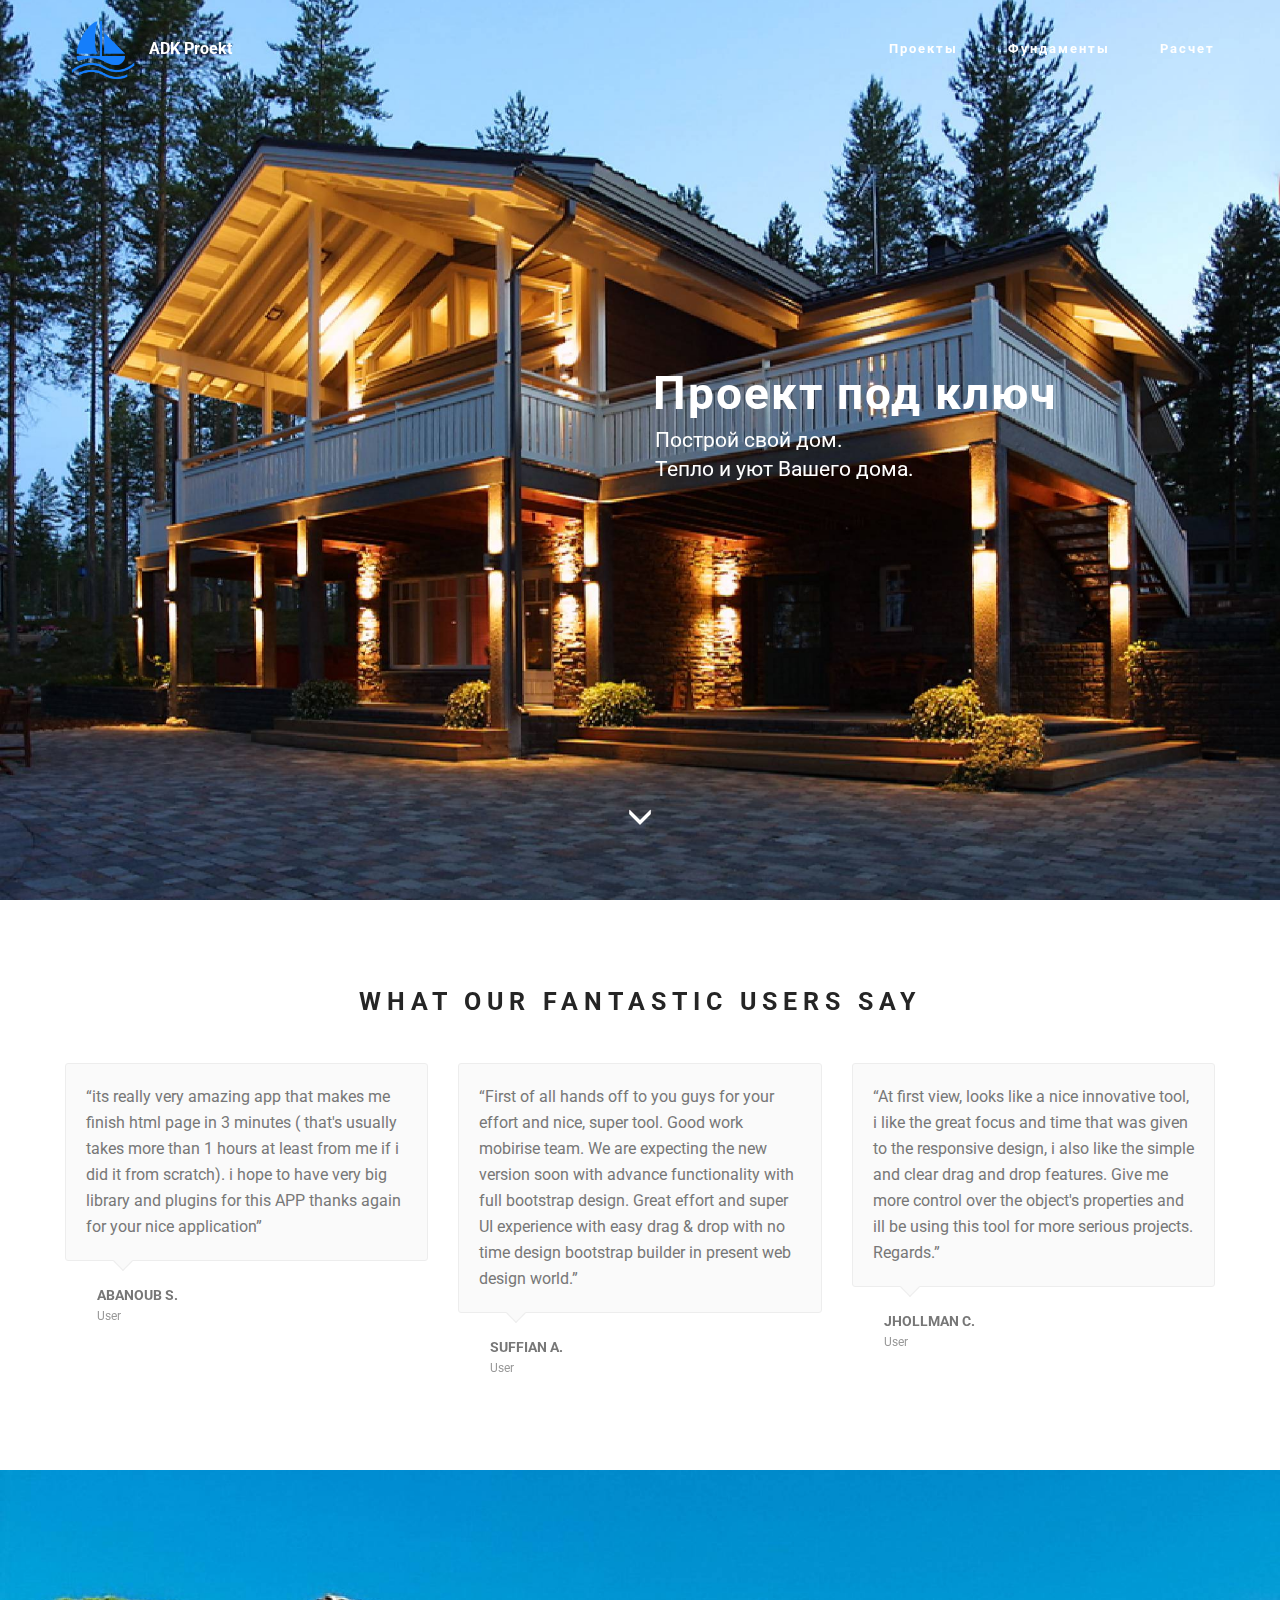
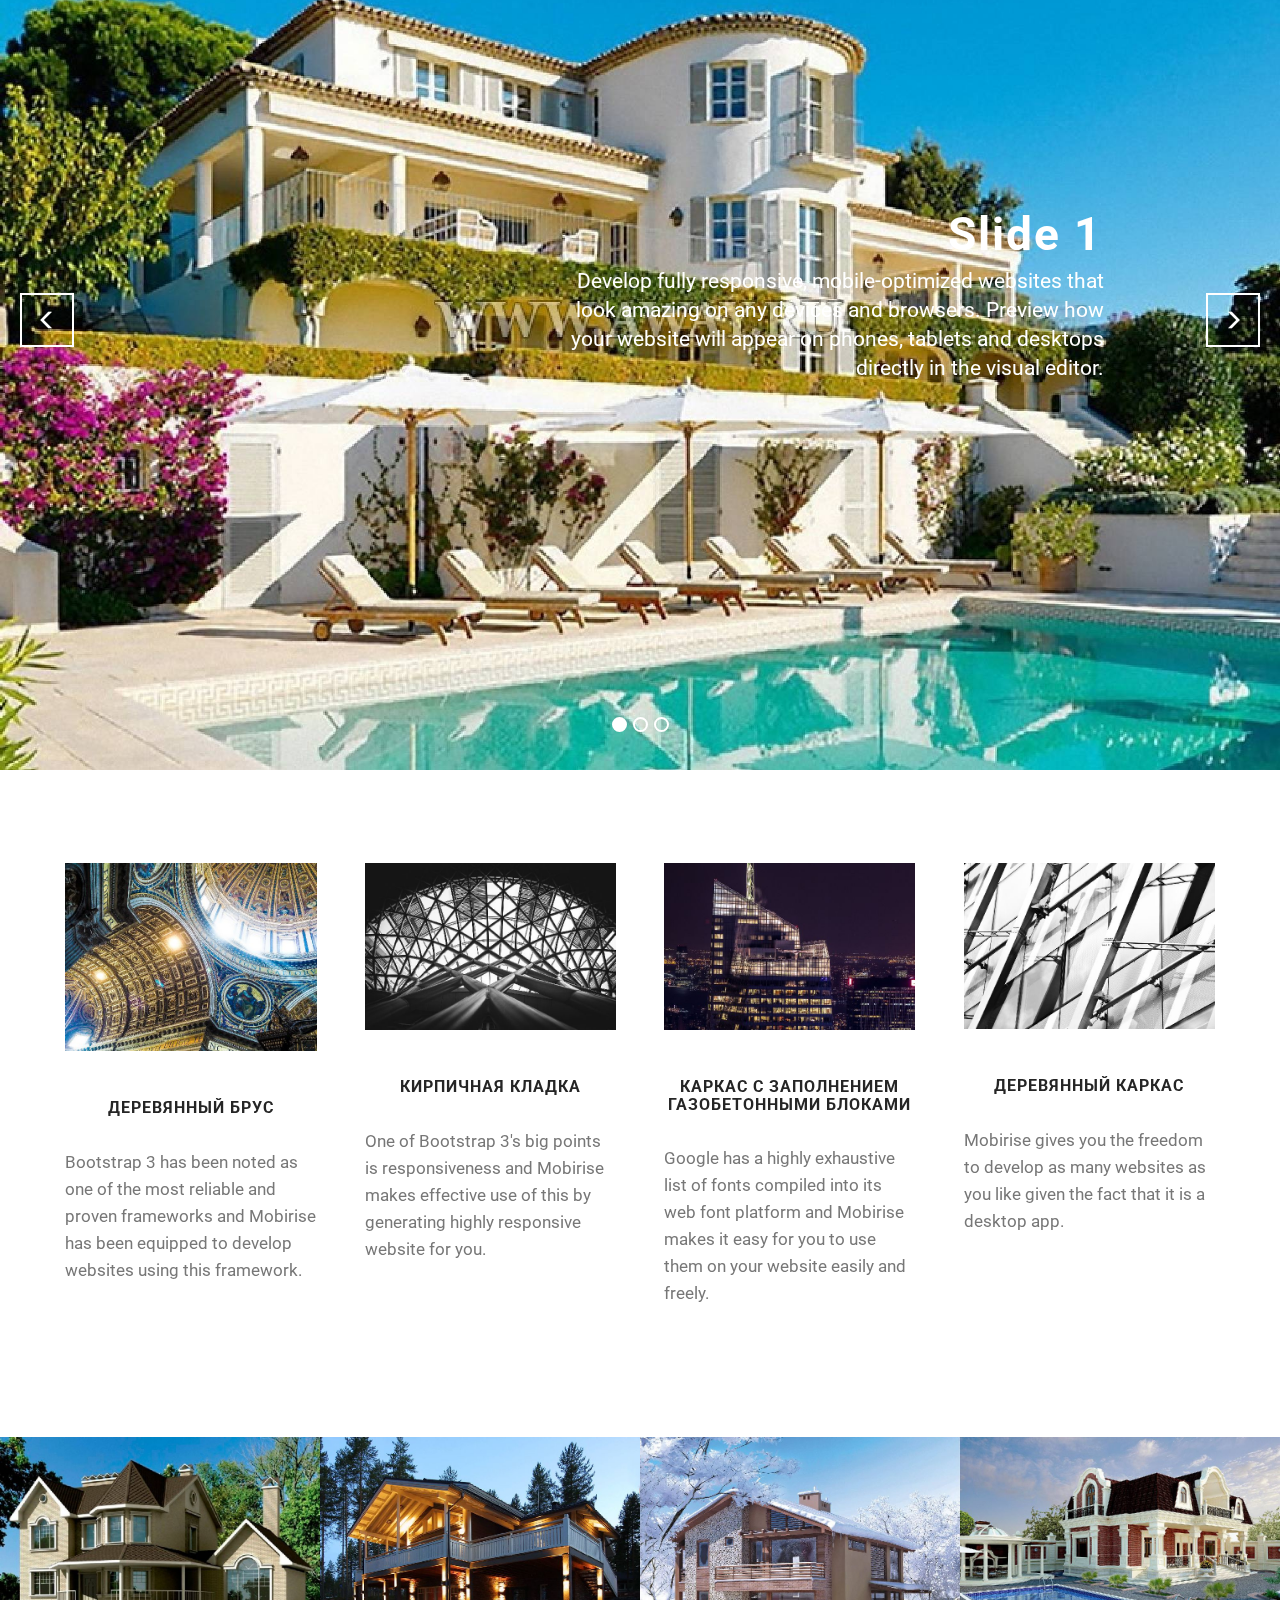
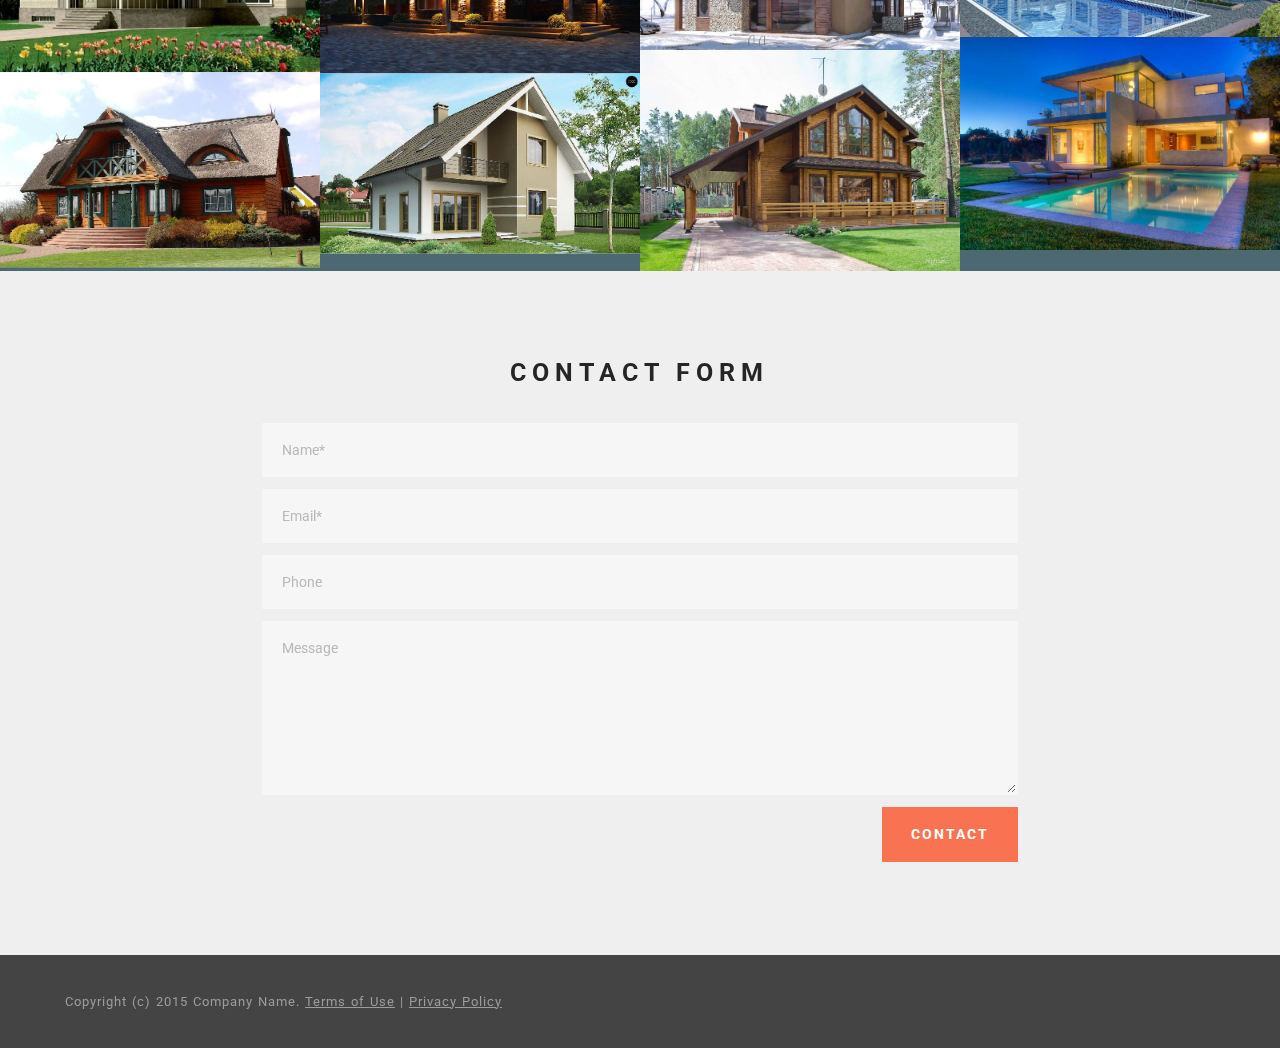
==== index.html @ 2e167147 "Add files via upload" ====
<!DOCTYPE html>
<html>
<head>
  <!-- Site made with Mobirise Website Builder v3.11, https://adkproekt.ru -->
  <meta charset="UTF-8">
  <meta http-equiv="X-UA-Compatible" content="IE=edge">
  <meta name="generator" content="Mobirise v3.11, adkproekt.ru">
  <meta name="viewport" content="width=device-width, initial-scale=1">
  <link rel="shortcut icon" href="./assets/images/1484018263-icon-44-sailing-boat-water-128x128.png" type="image/x-icon">
  <meta name="description" content="проект расчет фундаменты конструкции здания">
  <title>проект дома здания</title>
  <link rel="stylesheet" href="https://fonts.googleapis.com/css?family=Roboto:700,400&amp;subset=cyrillic,latin,greek,vietnamese">
  <link rel="stylesheet" href="./assets/bootstrap/css/bootstrap.min.css">
  <link rel="stylesheet" href="./assets/animate.css/animate.min.css">
  <link rel="stylesheet" href="./assets/mobirise/css/style.css">
  <link rel="stylesheet" href="./assets/mobirise-slider/style.css">
  <link rel="stylesheet" href="./assets/mobirise-gallery/style.css">
  <link rel="stylesheet" href="./assets/mobirise/css/mbr-additional.css" type="text/css">
  
  
  
</head>
<body>
<section class="mbr-navbar mbr-navbar--freeze mbr-navbar--absolute mbr-navbar--transparent mbr-navbar--sticky mbr-navbar--auto-collapse" id="menu-0">
    <div class="mbr-navbar__section mbr-section">
        <div class="mbr-section__container container">
            <div class="mbr-navbar__container">
                <div class="mbr-navbar__column mbr-navbar__column--s mbr-navbar__brand">
                    <span class="mbr-navbar__brand-link mbr-brand mbr-brand--inline">
                        <span class="mbr-brand__logo"><a href="https://adkproekt.ru"><img src="./assets/images/1484018263-icon-44-sailing-boat-water-128x128.png" class="mbr-navbar__brand-img mbr-brand__img" alt="Mobirise"></a></span>
                        <span class="mbr-brand__name"><a class="mbr-brand__name text-white" href="index.html">ADK Proekt</a></span>
                    </span>
                </div>
                <div class="mbr-navbar__hamburger mbr-hamburger"><span class="mbr-hamburger__line"></span></div>
                <div class="mbr-navbar__column mbr-navbar__menu">
                    <nav class="mbr-navbar__menu-box mbr-navbar__menu-box--inline-right">
                        <div class="mbr-navbar__column">
                            <ul class="mbr-navbar__items mbr-navbar__items--right float-left mbr-buttons mbr-buttons--freeze mbr-buttons--right btn-decorator mbr-buttons--active mbr-buttons--only-links"><li class="mbr-navbar__item"><a class="mbr-buttons__link btn text-white" href="index.html">Проекты</a></li><li class="mbr-navbar__item"><a class="mbr-buttons__link btn text-white" href="page1.html">Фундаменты</a></li><li class="mbr-navbar__item"><a class="mbr-buttons__link btn text-white" href="page2.html">Расчет</a></li></ul>                            
                            
                        </div>
                    </nav>
                </div>
            </div>
        </div>
    </div>
</section>

<section class="engine"><a rel="external" href="https://adkproekt.ru">adkproekt.ru</a></section><section class="mbr-box mbr-section mbr-section--relative mbr-section--fixed-size mbr-section--full-height mbr-section--bg-adapted mbr-parallax-background mbr-after-navbar" id="header1-1" style="background-image: url(assets/images/kotd2-2000x1479.jpg);">
    <div class="mbr-box__magnet mbr-box__magnet--sm-padding mbr-box__magnet--center-left">
        
        <div class="mbr-box__container mbr-section__container container">
            <div class="mbr-box mbr-box--stretched"><div class="mbr-box__magnet mbr-box__magnet--center-left">
                <div class="row"><div class=" col-sm-6 col-sm-offset-6">
                    <div class="mbr-hero animated fadeInUp">
                        <h1 class="mbr-hero__text">Проект под ключ</h1>
                        <p class="mbr-hero__subtext">Построй свой дом. <br> Тепло и уют Вашего дома.</p>
                    </div>
                </div></div>
            </div></div>
        </div>
        <div class="mbr-arrow mbr-arrow--floating text-center">
            <div class="mbr-section__container container">
                <a class="mbr-arrow__link" href="#testimonials1-5"><i class="glyphicon glyphicon-menu-down"></i></a>
            </div>
        </div>
    </div>
</section>

<section class="mbr-section mbr-section--relative mbr-section--fixed-size" id="testimonials1-5" style="background-color: rgb(255, 255, 255);">
    <div>
        
        <div class="mbr-section__container mbr-section__container--std-padding container" style="padding-top: 93px; padding-bottom: 93px;">
            <div class="row">
                <div class="col-sm-12">
                    <h2 class="mbr-section__header">WHAT OUR FANTASTIC USERS SAY</h2>
                    <ul class="mbr-reviews mbr-reviews--wysiwyg row">
                        <li class="mbr-reviews__item col-xs-12 col-sm-6 col-md-4">
                            <div class="mbr-reviews__text"><p class="mbr-reviews__p">“its really very amazing app that makes me finish html page in 3 minutes ( that's usually takes more than 1 hours at least from me if i did it from scratch). i hope to have very big library and plugins for this APP thanks again for your nice application”</p></div>
                            <div class="mbr-reviews__author mbr-reviews__author--short">
                                <div class="mbr-reviews__author-name">ABANOUB S.</div>
                                <div class="mbr-reviews__author-bio">User</div>
                            </div>
                        </li><li class="mbr-reviews__item col-xs-12 col-sm-6 col-md-4">
                            <div class="mbr-reviews__text"><p class="mbr-reviews__p">“First of all hands off to you guys for your effort and nice, super tool. Good work mobirise team. We are expecting the new version soon with advance functionality with full bootstrap design. Great effort and super UI experience with easy drag &amp; drop with no time design bootstrap builder in present web design world.”</p></div>
                            <div class="mbr-reviews__author mbr-reviews__author--short">
                                <div class="mbr-reviews__author-name">SUFFIAN A.</div>
                                <div class="mbr-reviews__author-bio">User</div>
                            </div>
                        </li><li class="mbr-reviews__item col-xs-12 col-sm-6 col-md-4">
                            <div class="mbr-reviews__text"><p class="mbr-reviews__p">“At first view, looks like a nice innovative tool, i like the great focus and time that was given to the responsive design, i also like the simple and clear drag and drop features. Give me more control over the object's properties and ill be using this tool for more serious projects. Regards.”</p></div>
                            <div class="mbr-reviews__author mbr-reviews__author--short">
                                <div class="mbr-reviews__author-name">JHOLLMAN C.</div>
                                <div class="mbr-reviews__author-bio">User</div>
                            </div>
                        </li>
                    </ul>
                </div>
            </div>
        </div>
    </div>
</section>

<section class="mbr-slider mbr-section mbr-section--no-padding carousel slide" data-ride="carousel" data-wrap="true" data-interval="5000" id="slider-2" style="background-color: rgb(255, 255, 255);">
    <div class="mbr-section__container">
        <div>
            <ol class="carousel-indicators">
                <li data-app-prevent-settings="" data-target="#slider-2" data-slide-to="0" class="active"></li><li data-app-prevent-settings="" data-target="#slider-2" data-slide-to="1"></li><li data-app-prevent-settings="" data-target="#slider-2" class="" data-slide-to="2"></li>
            </ol>
            <div class="carousel-inner" role="listbox">
                <div class="mbr-box mbr-section mbr-section--relative mbr-section--fixed-size mbr-section--bg-adapted item dark center mbr-section--full-height active" style="background-image: url(assets/images/vill2-2000x1412.jpg);">
                    <div class="mbr-box__magnet mbr-box__magnet--center-right mbr-box__magnet--sm-padding">
                                            
                        <div class=" container">
                            
                            <div class="row">
                                <div class=" col-md-6 col-md-offset-5">  

                                <div class="mbr-hero">
                                    <h1 class="mbr-hero__text">Slide 1</h1>

                                    <p class="mbr-hero__subtext">Develop fully responsive, mobile-optimized websites that look amazing on any devices and browsers. Preview how your website will appear on phones, tablets and desktops directly in the visual editor.</p>
                                </div>
                                </div>
                            </div>
                        </div>
                    </div>
                </div><div class="mbr-box mbr-section mbr-section--relative mbr-section--fixed-size mbr-section--bg-adapted item dark center mbr-section--full-height" style="background-image: url(assets/images/vill3-2000x1332.jpg);">
                    <div class="mbr-box__magnet mbr-box__magnet--center-left mbr-box__magnet--sm-padding">
                                            
                        <div class=" container">
                            
                            <div class="row">
                                <div class=" col-md-6 col-md-offset-1">  

                                <div class="mbr-hero">
                                    <h1 class="mbr-hero__text">Slide 2</h1>

                                    <p class="mbr-hero__subtext">Mobirise is based on Bootstrap 3 - most powerful mobile first framework. Use any bootstrap themes with no extra work.</p>
                                </div>
                                </div>
                            </div>
                        </div>
                    </div>
                </div><div class="mbr-box mbr-section mbr-section--relative mbr-section--fixed-size mbr-section--bg-adapted item dark center mbr-section--full-height" style="background-image: url(assets/images/vill4-2000x841.jpg);">
                    <div class="mbr-box__magnet mbr-box__magnet--center-center mbr-box__magnet--sm-padding">
                                            
                        <div class=" container">
                            
                            <div class="row">
                                <div class=" col-md-8 col-md-offset-2">  

                                <div class="mbr-hero">
                                    <h1 class="mbr-hero__text">Slide 3</h1>

                                    <p class="mbr-hero__subtext">Choose from the large selection of latest pre-made blocks - jumbotrons, hero images, parallax scrolling, video backgrounds, hamburger menu, sticky header and more.</p>
                                </div>
                                </div>
                            </div>
                        </div>
                    </div>
                </div>
            </div>
            
            <a data-app-prevent-settings="" class="left carousel-control" role="button" data-slide="prev" href="#slider-2">
                <span class="glyphicon glyphicon-menu-left" aria-hidden="true"></span>
                <span class="sr-only">Previous</span>
            </a>
            <a data-app-prevent-settings="" class="right carousel-control" role="button" data-slide="next" href="#slider-2">
                <span class="glyphicon glyphicon-menu-right" aria-hidden="true"></span>
                <span class="sr-only">Next</span>
            </a>
        </div>
    </div>
</section>

<section class="mbr-section mbr-section--relative mbr-section--fixed-size" id="features1-4" style="background-color: rgb(255, 255, 255);">
    
    
    <div class="mbr-section__container container mbr-section__container--std-top-padding" style="padding-top: 93px;">
        <div class="mbr-section__row row">
            <div class="mbr-section__col col-xs-12 col-md-3 col-sm-6">
                <div class="mbr-section__container mbr-section__container--center mbr-section__container--middle">
                    <figure class="mbr-figure"><img src="./assets/images/mbr-600x450.jpg" class="mbr-figure__img"></figure>
                </div>
                <div class="mbr-section__container mbr-section__container--middle">
                    <div class="mbr-header mbr-header--reduce mbr-header--center mbr-header--wysiwyg">
                        <h3 class="mbr-header__text">ДЕРЕВЯННЫЙ БРУС</h3>
                    </div>
                </div>
                <div class="mbr-section__container mbr-section__container--middle">
                    <div class="mbr-article mbr-article--wysiwyg">
                        <p>Bootstrap 3 has been noted as one of the most reliable and proven frameworks and Mobirise has been equipped to develop websites using this framework.</p>
                    </div>
                </div>
                <div class="mbr-section__container mbr-section__container--last" style="padding-bottom: 93px;">
                </div>
            </div>
            <div class="mbr-section__col col-xs-12 col-md-3 col-sm-6">
                <div class="mbr-section__container mbr-section__container--center mbr-section__container--middle">
                    <figure class="mbr-figure"><img src="./assets/images/mbr-1-600x400.jpg" class="mbr-figure__img"></figure>
                </div>
                <div class="mbr-section__container mbr-section__container--middle">
                    <div class="mbr-header mbr-header--reduce mbr-header--center mbr-header--wysiwyg">
                        <h3 class="mbr-header__text">КИРПИЧНАЯ КЛАДКА</h3>
                    </div>
                </div>
                <div class="mbr-section__container mbr-section__container--middle">
                    <div class="mbr-article mbr-article--wysiwyg">
                        <p>One of Bootstrap 3's big points is responsiveness and Mobirise makes effective use of this by generating highly responsive website for you.</p>
                    </div>
                </div>
                <div class="mbr-section__container mbr-section__container--last" style="padding-bottom: 93px;">
                </div>
            </div>
            <div class="clearfix visible-sm-block"></div>
            <div class="mbr-section__col col-xs-12 col-md-3 col-sm-6">
                <div class="mbr-section__container mbr-section__container--center mbr-section__container--middle">
                    <figure class="mbr-figure"><img src="./assets/images/mbr-600x400.jpg" class="mbr-figure__img"></figure>
                </div>
                <div class="mbr-section__container mbr-section__container--middle">
                    <div class="mbr-header mbr-header--reduce mbr-header--center mbr-header--wysiwyg">
                        <h3 class="mbr-header__text">КАРКАС С ЗАПОЛНЕНИЕМ ГАЗОБЕТОННЫМИ БЛОКАМИ</h3>
                    </div>
                </div>
                <div class="mbr-section__container mbr-section__container--middle">
                    <div class="mbr-article mbr-article--wysiwyg">
                        <p>Google has a highly exhaustive list of fonts compiled into its web font platform and Mobirise makes it easy for you to use them on your website easily and freely.</p>
                    </div>
                </div>
                <div class="mbr-section__container mbr-section__container--last" style="padding-bottom: 93px;">
                </div>
            </div>
            
            <div class="mbr-section__col col-xs-12 col-md-3 col-sm-6">
                <div class="mbr-section__container mbr-section__container--center mbr-section__container--middle">
                    <figure class="mbr-figure"><img src="./assets/images/mbr-600x397.jpg" class="mbr-figure__img"></figure>
                </div>
                <div class="mbr-section__container mbr-section__container--middle">
                    <div class="mbr-header mbr-header--reduce mbr-header--center mbr-header--wysiwyg">
                        <h3 class="mbr-header__text">ДЕРЕВЯННЫЙ КАРКАС</h3>
                    </div>
                </div>
                <div class="mbr-section__container mbr-section__container--middle">
                    <div class="mbr-article mbr-article--wysiwyg">
                        <p>Mobirise gives you the freedom to develop as many websites as you like given the fact that it is a desktop app.</p>
                    </div>
                </div>
                <div class="mbr-section__container mbr-section__container--last" style="padding-bottom: 93px;">
                </div>
            </div>
            
            
            
        </div>
    </div>
</section>

<section class="mbr-gallery mbr-section mbr-section--no-padding" id="gallery1-3" style="background-color: rgb(76, 105, 114);">
    <!-- Gallery -->
    <div class=" mbr-gallery-layout-default">
        <div>
            <div class="row mbr-gallery-row no-gutter">

                <div class="col-lg-3 col-md-4 col-sm-6 col-xs-12 mbr-gallery-item">

                     

                    <a href="#lb-gallery1-3" data-slide-to="0" data-toggle="modal">
                        <img alt="" src="./assets/images/kotd1-2000x1470-800x588.jpg">
                        <span class="icon glyphicon glyphicon-zoom-in"></span>
                    </a>
                </div><div class="col-lg-3 col-md-4 col-sm-6 col-xs-12 mbr-gallery-item">

                     

                    <a href="#lb-gallery1-3" data-slide-to="1" data-toggle="modal">
                        <img alt="" src="./assets/images/kotd2-2000x1479-800x591.jpg">
                        <span class="icon glyphicon glyphicon-zoom-in"></span>
                    </a>
                </div><div class="col-lg-3 col-md-4 col-sm-6 col-xs-12 mbr-gallery-item">

                     

                    <a href="#lb-gallery1-3" data-slide-to="2" data-toggle="modal">
                        <img alt="" src="./assets/images/kotd9-2000x1333-800x533.jpg">
                        <span class="icon glyphicon glyphicon-zoom-in"></span>
                    </a>
                </div><div class="col-lg-3 col-md-4 col-sm-6 col-xs-12 mbr-gallery-item">

                     

                    <a href="#lb-gallery1-3" data-slide-to="3" data-toggle="modal">
                        <img alt="" src="./assets/images/kotd4-2000x1250-800x500.jpg">
                        <span class="icon glyphicon glyphicon-zoom-in"></span>
                    </a>
                </div><div class="col-lg-3 col-md-4 col-sm-6 col-xs-12 mbr-gallery-item">

                     

                    <a href="#lb-gallery1-3" data-slide-to="4" data-toggle="modal">
                        <img alt="" src="./assets/images/kotd5-2000x1330-800x532.jpg">
                        <span class="icon glyphicon glyphicon-zoom-in"></span>
                    </a>
                </div><div class="col-lg-3 col-md-4 col-sm-6 col-xs-12 mbr-gallery-item">

                     

                    <a href="#lb-gallery1-3" data-slide-to="5" data-toggle="modal">
                        <img alt="" src="./assets/images/kotd6-2000x1380-800x552.jpg">
                        <span class="icon glyphicon glyphicon-zoom-in"></span>
                    </a>
                </div><div class="col-lg-3 col-md-4 col-sm-6 col-xs-12 mbr-gallery-item">

                     

                    <a href="#lb-gallery1-3" data-slide-to="6" data-toggle="modal">
                        <img alt="" src="./assets/images/kotd7-2000x1219-800x487.jpg">
                        <span class="icon glyphicon glyphicon-zoom-in"></span>
                    </a>
                </div><div class="col-lg-3 col-md-4 col-sm-6 col-xs-12 mbr-gallery-item">

                     

                    <a href="#lb-gallery1-3" data-slide-to="7" data-toggle="modal">
                        <img alt="" src="./assets/images/kotd8-2000x1125-800x450.jpg">
                        <span class="icon glyphicon glyphicon-zoom-in"></span>
                    </a>
                </div>
            </div>
        </div>
        <div class="clearfix"></div>
    </div>

    <!-- Lightbox -->
    <div data-app-prevent-settings="" class="mbr-slider modal fade carousel slide" tabindex="-1" data-keyboard="true" data-interval="false" id="lb-gallery1-3">
        <div class="modal-dialog">
            <div class="modal-content">
                <div class="modal-body">
                    <ol class="carousel-indicators">
                        <li data-app-prevent-settings="" data-target="#lb-gallery1-3" data-slide-to="0"></li><li data-app-prevent-settings="" data-target="#lb-gallery1-3" data-slide-to="1"></li><li data-app-prevent-settings="" data-target="#lb-gallery1-3" class=" active" data-slide-to="2"></li><li data-app-prevent-settings="" data-target="#lb-gallery1-3" data-slide-to="3"></li><li data-app-prevent-settings="" data-target="#lb-gallery1-3" data-slide-to="4"></li><li data-app-prevent-settings="" data-target="#lb-gallery1-3" data-slide-to="5"></li><li data-app-prevent-settings="" data-target="#lb-gallery1-3" data-slide-to="6"></li><li data-app-prevent-settings="" data-target="#lb-gallery1-3" data-slide-to="7"></li>
                    </ol>
                    <div class="carousel-inner">
                        <div class="item">
                            <img alt="" src="./assets/images/kotd1-2000x1470.jpg">
                        </div><div class="item">
                            <img alt="" src="./assets/images/kotd2-2000x1479.jpg">
                        </div><div class="item active">
                            <img alt="" src="./assets/images/kotd9-2000x1333.jpg">
                        </div><div class="item">
                            <img alt="" src="./assets/images/kotd4-2000x1250.jpg">
                        </div><div class="item">
                            <img alt="" src="./assets/images/kotd5-2000x1330.jpg">
                        </div><div class="item">
                            <img alt="" src="./assets/images/kotd6-2000x1380.jpg">
                        </div><div class="item">
                            <img alt="" src="./assets/images/kotd7-2000x1219.jpg">
                        </div><div class="item">
                            <img alt="" src="./assets/images/kotd8-2000x1125.jpg">
                        </div>
                    </div>
                    <a class="left carousel-control" role="button" data-slide="prev" href="#lb-gallery1-3">
                        <span class="glyphicon glyphicon-menu-left" aria-hidden="true"></span>
                        <span class="sr-only">Previous</span>
                    </a>
                    <a class="right carousel-control" role="button" data-slide="next" href="#lb-gallery1-3">
                        <span class="glyphicon glyphicon-menu-right" aria-hidden="true"></span>
                        <span class="sr-only">Next</span>
                    </a>

                    <a class="close" href="#" role="button" data-dismiss="modal">
                        <span class="glyphicon glyphicon-remove" aria-hidden="true"></span>
                        <span class="sr-only">Close</span>
                    </a>
                </div>
            </div>
        </div>
    </div>
</section>

<section class="mbr-section mbr-section--relative mbr-section--fixed-size" id="form1-m" style="background-color: rgb(239, 239, 239);">
    
    <div class="mbr-section__container mbr-section__container--std-padding container" style="padding-top: 93px; padding-bottom: 93px;">
        <div class="row">
            <div class="col-sm-12">
                <div class="row">
                    <div class="col-sm-8 col-sm-offset-2" data-form-type="formoid">
                        <div class="mbr-header mbr-header--center mbr-header--std-padding">
                            <h2 class="mbr-header__text">CONTACT FORM</h2>
                        </div>
                        <div data-form-alert="true">
                            <div class="hide" data-form-alert-success="true">Thanks for filling out form!</div>
                        </div>
                        <form action="https://adkproekt.ru/" method="post" data-form-title="CONTACT FORM">
                            <input type="hidden" value="ZDA2vyPfLAUNrP4gCF/tM9dMi47ERDnqelbO0PEJwBCmgNYsO7nphKzvSu6IwOARZdlYQDQVzwmT7yhsPgwsqox+AlrbiPVZbeOxeBXz3XRaFnO694+Useh+kc6CF44H" data-form-email="true">
                            <div class="form-group">
                                <input type="text" class="form-control" name="name" required="" placeholder="Name*" data-form-field="Name">
                            </div>
                            <div class="form-group">
                                <input type="email" class="form-control" name="email" required="" placeholder="Email*" data-form-field="Email">
                            </div>
                            <div class="form-group">
                                <input type="tel" class="form-control" name="phone" placeholder="Phone" data-form-field="Phone">
                            </div>
                            <div class="form-group">
                                <textarea class="form-control" name="message" rows="7" placeholder="Message" data-form-field="Message"></textarea>
                            </div>
                            <div class="mbr-buttons mbr-buttons--right"><button type="submit" class="mbr-buttons__btn btn btn-lg btn-danger">CONTACT</button></div>
                        </form>
                    </div>
                </div>
            </div>
        </div>
    </div>
</section>

<footer class="mbr-section mbr-section--relative mbr-section--fixed-size" id="footer1-l" style="background-color: rgb(68, 68, 68);">
    
    <div class="mbr-section__container container">
        <div class="mbr-footer mbr-footer--wysiwyg row" style="padding-top: 36.900000000000006px; padding-bottom: 36.900000000000006px;">
            <div class="col-sm-12">
                <p class="mbr-footer__copyright">Copyright (c) 2015 Company Name. <a class="mbr-footer__link text-gray" href="https://adkproekt.ru/">Terms of Use</a>  | <a class="mbr-footer__link text-gray" href="https://adkproekt.ru/">Privacy Policy</a></p>
            </div>
        </div>
    </div>
</footer>


  <script src="./assets/web/assets/jquery/jquery.min.js"></script>
  <script src="./assets/bootstrap/js/bootstrap.min.js"></script>
  <script src="./assets/smooth-scroll/SmoothScroll.js"></script>
  <script src="./assets/jarallax/jarallax.js"></script>
  <script src="./assets/bootstrap-carousel-swipe/bootstrap-carousel-swipe.js"></script>
  <script src="./assets/masonry/masonry.pkgd.min.js"></script>
  <script src="./assets/imagesloaded/imagesloaded.pkgd.min.js"></script>
  <!--[if lte IE 9]>
    <script src="./assets/jquery-placeholder/jquery.placeholder.min.js"></script>
  <![endif]-->
  <script src="./assets/mobirise/js/script.js"></script>
  <script src="./assets/mobirise-gallery/script.js"></script>
  <script src="./assets/formoid/formoid.min.js"></script>
  
  
</body>
</html>
---- assets/mobirise/css/style.css ----
.is-builder .animated {
  -webkit-animation-name: none !important;
  animation-name: none !important;
}
html {
  position: relative;
  min-height: 100%;
}
.mbr-embedded-video {
  position: relative;
}
.mbr-background-video,
.mbr-background-video-preview {
  bottom: 0;
  left: 0;
  overflow: hidden;
  position: absolute;
  right: 0;
  top: 0;
}
.mbr-parallax-background,
.mbr-background {
  background-attachment: fixed !important;
  background-position: 50% 0;
  background-repeat: no-repeat;
  background-size: cover !important;
}
.mbr-hidden-scrollbar .mbr-parallax-background {
  background-size: auto 130%;
}
.mobile .mbr-parallax-background {
  background-attachment: scroll !important;
}
.mbr-background {
  background-attachment: scroll !important;
}
.mbr-navbar {
  position: relative;
  width: 100%;
}
.mbr-navbar:before {
  content: "";
  display: block;
}
.mbr-navbar__brand-link:after,
.mbr-navbar__brand-img {
  max-height: 74px;
  height: 100%;
}
.mbr-navbar:before,
.mbr-navbar__container {
  height: 98px;
}
.mbr-navbar--ss .mbr-navbar__brand-link:after,
.mbr-navbar--ss .mbr-navbar__brand-img {
  height: 74px;
}
.mbr-navbar--ss:before,
.mbr-navbar--ss .mbr-navbar__container {
  height: 98px;
}
.mbr-navbar--xs .mbr-navbar__brand-link:after,
.mbr-navbar--xs .mbr-navbar__brand-img {
  height: 32px;
}
.mbr-navbar--xs:before,
.mbr-navbar--xs .mbr-navbar__container {
  height: 56px;
}
.mbr-navbar--s .mbr-navbar__brand-link:after,
.mbr-navbar--s .mbr-navbar__brand-img {
  height: 48px;
}
.mbr-navbar--s:before,
.mbr-navbar--s .mbr-navbar__container {
  height: 72px;
}
.mbr-navbar--m .mbr-navbar__brand-link:after,
.mbr-navbar--m .mbr-navbar__brand-img {
  height: 64px;
}
.mbr-navbar--m:before,
.mbr-navbar--m .mbr-navbar__container {
  height: 88px;
}
.mbr-navbar--l .mbr-navbar__brand-link:after,
.mbr-navbar--l .mbr-navbar__brand-img {
  height: 96px;
}
.mbr-navbar--l:before,
.mbr-navbar--l .mbr-navbar__container {
  height: 120px;
}
.mbr-navbar--xl .mbr-navbar__brand-link:after,
.mbr-navbar--xl .mbr-navbar__brand-img {
  height: 128px;
}
.mbr-navbar--xl:before,
.mbr-navbar--xl .mbr-navbar__container {
  height: 152px;
}
.mbr-navbar--short .mbr-navbar__brand-link:after,
.mbr-navbar--short .mbr-navbar__brand-img {
  height: 40px;
}
.mbr-navbar--short .mbr-brand__logo .mbr-iconfont{
  font-size: 40px;
}
.mbr-navbar--short:before,
.mbr-navbar--short .mbr-navbar__container {
  height: 64px;
}
.mbr-navbar--short .mbr-navbar__container {
  padding: 12px 0;
}
@media (max-width: 767px) {
  .mbr-navbar--short .mbr-navbar__brand-link:after,
  .mbr-navbar--short .mbr-navbar__brand-img {
    height: 31px;
  }
  .mbr-navbar--short:before,
  .mbr-navbar--short .mbr-navbar__container {
    height: 45px;
  }
  .mbr-navbar--short .mbr-navbar__container {
    padding: 7px 0;
  }
}
.mbr-navbar__brand-img {
  position: relative;
}
.mbr-navbar__brand-img,
.mbr-navbar__container,
.mbr-navbar__section {
  -webkit-transition: all 300ms ease-in-out 0s;
  -o-transition: all 300ms ease-in-out 0s;
  transition: all 300ms ease-in-out 0s;
}
.mbr-navbar__section {
  background: #2c2c2c;
  height: auto;
  position: absolute;
  top: 0;
  width: 100%;
  z-index: 1000;
}
.mbr-navbar__container {
  display: table;
  padding: 12px 0;
  width: 100%;
}
.mbr-navbar__menu-box {
  display: table;
  width: 100%;
}
.mbr-navbar__menu-box--inline-left,
.mbr-navbar__menu-box--inline-center,
.mbr-navbar__menu-box--inline-right {
  display: block;
  text-align: left;
}
.mbr-navbar__menu-box--inline-center {
  text-align: center;
}
.mbr-navbar__menu-box--inline-right {
  text-align: right;
}
.mbr-navbar__column {
  display: table-cell;
  vertical-align: middle;
}
.mbr-navbar__column--xxs {
  width: 1%;
}
.mbr-navbar__column--xs {
  width: 10%;
}
.mbr-navbar__column--s {
  width: 20%;
}
.mbr-navbar__column--m {
  width: 30%;
}
.mbr-navbar__column--l {
  width: 40%;
}
.mbr-navbar__column--xl {
  width: 50%;
}
.mbr-navbar__menu-box--inline-left .mbr-navbar__column,
.mbr-navbar__menu-box--inline-center .mbr-navbar__column,
.mbr-navbar__menu-box--inline-right .mbr-navbar__column {
  display: inline-block;
}
.mbr-navbar__items {
  float: left;
  padding-left: 0px;
  position: relative;
  left: -20px;
}
.mbr-navbar__items--right {
  float: right;
  left: 0;
}
.float-left {
  float: left;
}
.mbr-navbar__item {
  display: block;
  float: left;
  position: relative;
}
.mbr-navbar__hamburger {
  display: none;
  margin-top: -11px;
  position: absolute;
  right: 0;
  top: 50%;
  z-index: 10000;
}
.mbr-navbar--collapsed .mbr-navbar__container {
  position: relative;
}
.mbr-navbar--collapsed .mbr-navbar__column {
  display: block;
  width: 100%;
}
.mbr-navbar--collapsed .mbr-navbar__items--right {
  padding-top: 13px;
}
.mbr-navbar--collapsed .mbr-navbar__menu {
  background: rgba(0, 0, 0, 0.9);
  display: none;
  height: 100%;
  left: 0;
  position: fixed;
  top: 0;
  width: 100%;
  z-index: 9999;
}
.mbr-navbar--collapsed .mbr-navbar__menu-box {
  display: table-cell;
  vertical-align: middle;
}
.mbr-navbar--collapsed .mbr-navbar__items {
  float: none;
}
.mbr-navbar--collapsed .mbr-navbar__item {
  float: none;
}
.mbr-navbar--collapsed .mbr-navbar__hamburger {
  display: block;
}
.mbr-navbar--collapsed.mbr-navbar--open .mbr-navbar__menu {
  display: table;
}
.mbr-navbar--collapsed.mbr-navbar--open:not(.mbr-navbar--sticky) .mbr-navbar__section {
  background: none;
  position: fixed;
}
.mbr-navbar--collapsed.mbr-navbar--open .mbr-navbar__brand {
  visibility: hidden;
}
.mbr-navbar--collapsed.mbr-navbar--sticky.mbr-navbar--open .mbr-navbar__brand {
  visibility: visible;
}
.mbr-navbar--collapsed.mbr-navbar--open .mbr-navbar__brand-img,
.mbr-navbar--collapsed.mbr-navbar--open .mbr-navbar__container {
  -webkit-transition: none;
  -o-transition: none;
  transition: none;
}
.mbr-navbar--freeze.mbr-navbar--collapsed.mbr-navbar--open .mbr-navbar__hamburger,
.mbr-navbar--freeze.mbr-navbar--collapsed.mbr-navbar--open .mbr-navbar__hamburger:hover {
  color: #fff !important;
}
.mbr-navbar--sticky .mbr-navbar__section {
  position: fixed;
}
.mbr-navbar--absolute {
  position: absolute;
}
/* fix for popup menu conflict */
@media (max-width: 480px) {
  .mbr-navbar--absolute.mbr-navbar[id^=menu-] {
    position: absolute;
  }
}
.mbr-navbar--transparent .mbr-navbar__section {
  background: none;
}
.mbr-navbar--stuck .mbr-navbar__section,
.mbr-navbar--relative .mbr-navbar__section {
  background: #2c2c2c;
}
@media (max-width: 991px) {
  .mbr-navbar--auto-collapse .mbr-navbar__container {
    position: relative;
  }
  .mbr-navbar--auto-collapse .mbr-navbar__column {
    display: block;
    width: 100%;
  }
  .mbr-navbar__column {
    max-height: 100vh;
    overflow-x: hidden;
    overflow-y:auto;
  }
  .mbr-navbar__column::-webkit-scrollbar {
    display:none;
  }
  .mbr-navbar--auto-collapse .mbr-navbar__items--right {
    padding-top: 13px;
  }
  .mbr-navbar--auto-collapse .mbr-navbar__menu {
    background: rgba(0, 0, 0, 0.9);
    display: none;
    height: 100%;
    left: 0;
    position: fixed;
    top: 0;
    width: 100%;
    z-index: 9999;
  }
  .mbr-navbar--auto-collapse .mbr-navbar__menu-box {
    display: table-cell;
    vertical-align: middle;
  }
  .mbr-navbar--auto-collapse .mbr-navbar__items {
    float: none;
  }
  .mbr-navbar--auto-collapse .mbr-navbar__item {
    float: none;
  }
  .mbr-navbar--auto-collapse .mbr-navbar__hamburger {
    display: block;
  }
  .mbr-navbar--auto-collapse.mbr-navbar--open .mbr-navbar__menu {
    display: table;
  }
  .mbr-navbar--auto-collapse.mbr-navbar--open:not(.mbr-navbar--sticky) .mbr-navbar__section {
    background: none;
    position: fixed;
  }
  .mbr-navbar--auto-collapse.mbr-navbar--open .mbr-navbar__brand {
    visibility: hidden;
  }
  .mbr-navbar--auto-collapse.mbr-navbar--sticky.mbr-navbar--open .mbr-navbar__brand {
    visibility: visible;
  }
  .mbr-navbar--auto-collapse.mbr-navbar--open .mbr-navbar__brand-img,
  .mbr-navbar--auto-collapse.mbr-navbar--open .mbr-navbar__container {
    -webkit-transition: none;
    -o-transition: none;
    transition: none;
  }
}
.mbr-after-navbar:before {
  content: "";
  display: block;
  height: 98px;
}
.mbr-hamburger {
  cursor: pointer;
  height: 23px;
  width: 30px;
}
.mbr-hamburger:focus {
  outline: none;
}
.mbr-hamburger__line,
.mbr-hamburger__line:before,
.mbr-hamburger__line:after {
  content: "";
  position: absolute;
  display: block;
  height: 1px;
  cursor: pointer;
}
.mbr-hamburger__line,
.mbr-hamburger__line:before,
.mbr-hamburger__line:after {
  width: 30px;
  border-bottom: 5px solid;
  top: 9px;
}
.mbr-hamburger__line:before {
  top: -9px;
}
.mbr-hamburger__line:after {
  top: 9px;
}
.mbr-hamburger__line,
.mbr-hamburger__line:before,
.mbr-hamburger__line:after {
  -webkit-transition: all 300ms ease-in-out;
  transition: all 300ms ease-in-out;
}
.mbr-hamburger--open .mbr-hamburger__line {
  border-color: transparent;
}
.mbr-hamburger--open .mbr-hamburger__line:before,
.mbr-hamburger--open .mbr-hamburger__line:after {
  top: 0;
}
.mbr-hamburger--open .mbr-hamburger__line:before {
  -ms-transform: rotate(45deg);
  -webkit-transform: rotate(45deg);
  transform: rotate(45deg);
}
.mbr-hamburger--open .mbr-hamburger__line:after {
  top: 10px;
  -ms-transform: translatey(-10px) rotate(-45deg);
  -webkit-transform: translatey(-10px) rotate(-45deg);
  transform: translatey(-10px) rotate(-45deg);
}
@media (max-width: 767px) {
  .mbr-hamburger {
    height: 23px;
    width: 27px;
  }
  .mbr-hamburger__line,
  .mbr-hamburger__line:before,
  .mbr-hamburger__line:after {
    width: 27px;
    border-bottom: 4px solid;
    top: 9px;
  }
  .mbr-hamburger__line:before {
    top: -9px;
  }
  .mbr-hamburger__line:after {
    top: 9px;
  }
}

.navbar-dropdown .hamburger-icon {
  content: "";
  width: 16px;
  -webkit-box-shadow: 0 -6px 0 1px,0 0 0 1px,0 6px 0 1px;
  -moz-box-shadow: 0 -6px 0 1px,0 0 0 1px,0 6px 0 1px;
  box-shadow: 0 -6px 0 1px,0 0 0 1px,0 6px 0 1px;
}

.mbr-brand {
  display: block;
  float: left;
  position: relative;
}
.mbr-brand,
.mbr-brand:hover {
  text-decoration: none;
}
.mbr-brand__name {
  display: block;
  font-weight: bold;
  margin-top: 5px;
  text-align: center;
}
.mbr-brand__name,
.mbr-brand__name:hover {
  text-decoration: none;
}
.mbr-brand--inline {
  display: table;
}
.mbr-brand--inline:after {
  content: "";
  display: table-cell;
  width: 1px;
}
.mbr-brand--inline .mbr-brand__logo,
.mbr-brand--inline .mbr-brand__name {
  display: table-cell;
  vertical-align: middle;
}
.mbr-brand--inline .mbr-brand__logo {
  padding-right: 10px;
}
.mbr-brand--inline .mbr-brand__name {
  margin: 0;
  text-align: left;
}
.mbr-form {
  display: table;
  margin-top: -13px;
  position: relative;
  top: 14px;
  width: 100%;
}
.mbr-form__left,
.mbr-form__right {
  display: table-cell;
  vertical-align: top;
}
.mbr-form__left {
  padding-right: 3px;
}
.mbr-form__right {
  width: 1px;
}
@media (max-width: 530px) {
  .mbr-form {
    display: block;
    margin-top: -27px;
    position: relative;
    top: 26px;
  }
  .mbr-form__left,
  .mbr-form__right {
    display: block;
  }
  .mbr-form__left {
    margin-bottom: 12px;
    padding-right: 0;
  }
  .mbr-form__right {
    width: 100%;
  }
}
.mbr-section {
  padding: 0 20px;
}
.mbr-section--no-padding {
  padding: 0;
}
.mbr-section--relative {
  position: relative;
}
.mbr-section--fixed-size {
  overflow: hidden;
}
.mbr-section--full-height {
  height: 100vh;
}
.mbr-section--full-height.mbr-after-navbar:before {
  display: none;
}
.mbr-section--bg-adapted {
  background-attachment: scroll;
  background-position: 50% 0;
  background-repeat: no-repeat;
  background-size: cover;
}
.mbr-section--gray {
  background-color: #444444;
}
.mbr-section--light-gray {
  background-color: #f0f0f0;
}
.mbr-section--dark-gray {
  background-color: #3c3c3c;
}
.mbr-section__container {
  padding: 0;
  position: relative;
  z-index: 3;
}
.mbr-section__container--center {
  text-align: center;
}
.mbr-section__container--std-padding {
  padding: 93px 0;
}
.mbr-section__container--std-top-padding {
  padding-top: 93px;
}
.mbr-section__container--std-bot-padding {
  padding-bottom: 93px;
}
.mbr-section__container--sm-padding {
  padding: 41px 0;
}
.mbr-section__container--sm-top-padding {
  padding-top: 41px;
}
.mbr-section__container--sm-bot-padding {
  padding-bottom: 41px;
}
.mbr-section__container--isolated {
  padding-bottom: 93px;
  padding-top: 93px;
}
.mbr-section__container--first {
  padding-top: 93px;
  padding-bottom: 41px;
}
.mbr-section__container--middle {
  padding-bottom: 41px;
}
.mbr-section__container--last {
  padding-bottom: 93px;
}
.mbr-section__row {
  margin-left: -24px;
  margin-right: -24px;
}
.mbr-section__col {
  overflow: hidden;
  padding-left: 24px;
  padding-right: 24px;
}
.mbr-section__left {
  padding-right: 40px;
}
.mbr-section__right {
  padding-left: 15px;
}
.mbr-section__header {
  line-height: 1.5em;
  margin: -10px 0 0;
  text-align: center;
}
@media (min-width: 768px) {
  .mbr-section--short-paddings .mbr-section__container--std-padding {
    padding: 59px 0;
  }
  .mbr-section--short-paddings .mbr-section__container--std-top-padding {
    padding-top: 59px;
  }
  .mbr-section--short-paddings .mbr-section__container--std-bot-padding {
    padding-bottom: 59px;
  }
  .mbr-section--short-paddings .mbr-section__container--sm-padding {
    padding: 41px 0;
  }
  .mbr-section--short-paddings .mbr-section__container--sm-top-padding {
    padding-top: 41px;
  }
  .mbr-section--short-paddings .mbr-section__container--sm-bot-padding {
    padding-bottom: 41px;
  }
  .mbr-section--short-paddings .mbr-section__container--isolated {
    padding-bottom: 59px;
    padding-top: 59px;
  }
  .mbr-section--short-paddings .mbr-section__container--first {
    padding-top: 59px;
    padding-bottom: 41px;
  }
  .mbr-section--short-paddings .mbr-section__container--middle {
    padding-bottom: 41px;
  }
  .mbr-section--short-paddings .mbr-section__container--last {
    padding-bottom: 59px;
  }
}
@media (max-width: 767px) {
  .mbr-section__left {
    padding-right: 15px;
  }
  .mbr-section__right {
    padding-left: 15px;
    padding-top: 51px;
  }
}
.mbr-arrow {
  bottom: 71px;
  left: 0;
  line-height: 1px;
  padding: 0 20px;
  position: absolute;
  width: 100%;
  z-index: 3;
}
.mbr-arrow__link {
  display: inline-block;
  font-size: 26px;
}
.mbr-arrow__link,
.mbr-arrow__link:hover,
.mbr-arrow__link:focus {
  color: #fff;
}
.mbr-arrow--floating .mbr-arrow__link {
  -webkit-animation: floating-arrow 1.6s infinite ease-in-out 0s;
  -o-animation: floating-arrow 1.6s infinite ease-in-out 0s;
  animation: floating-arrow 1.6s infinite ease-in-out 0s;
}
@-webkit-keyframes floating-arrow {
  from {
    -webkit-transform: translateY(0);
    transform: translateY(0);
  }
  65% {
    -webkit-transform: translateY(11px);
    transform: translateY(11px);
  }
  to {
    -webkit-transform: translateY(0);
    transform: translateY(0);
  }
}
@-o-keyframes floating-arrow {
  from {
    -webkit-transform: translateY(0);
    transform: translateY(0);
  }
  65% {
    -webkit-transform: translateY(11px);
    transform: translateY(11px);
  }
  to {
    -webkit-transform: translateY(0);
    transform: translateY(0);
  }
}
@keyframes floating-arrow {
  from {
    -webkit-transform: translateY(0);
    transform: translateY(0);
  }
  65% {
    -webkit-transform: translateY(11px);
    transform: translateY(11px);
  }
  to {
    -webkit-transform: translateY(0);
    transform: translateY(0);
  }
}
.mbr-arrow--dark .mbr-arrow__link,
.mbr-arrow--dark .mbr-arrow__link:hover,
.mbr-arrow--dark .mbr-arrow__link:focus {
  color: #252525;
}
@media (max-width: 767px) {
  .mbr-arrow {
    bottom: 41px;
  }
}
@media (max-width: 320px) {
  .mbr-arrow {
    bottom: 21px;
    text-align: center;
  }
}
@media all and (device-width: 320px) and (device-height: 568px) and (orientation: portrait) {
  .mbr-arrow {
    bottom: 31px;
  }
}
.mbr-box {
  display: table;
  width: 100%;
}
.mbr-box--fixed {
  table-layout: fixed;
}
.mbr-box--stretched {
  height: 100%;
}
.mbr-box__magnet {
  display: table-cell;
  float: none;
  height: 100%;
  margin-bottom: 0;
  margin-top: 0;
  text-align: center;
  vertical-align: middle;
}
.mbr-box__magnet--sm-padding {
  padding: 41px 0;
}
.mbr-box__magnet--top-left,
.mbr-box__magnet--top-center,
.mbr-box__magnet--top-right {
  vertical-align: top;
}
.mbr-box__magnet--bottom-left,
.mbr-box__magnet--bottom-center,
.mbr-box__magnet--bottom-right {
  vertical-align: bottom;
}
.mbr-box__magnet--top-left,
.mbr-box__magnet--center-left,
.mbr-box__magnet--bottom-left {
  text-align: left;
}
.mbr-box__magnet--top-right,
.mbr-box__magnet--center-right,
.mbr-box__magnet--bottom-right {
  text-align: right;
}
.mbr-box__container {
  height: 50%;
}
@media (max-width: 767px) {
  .mbr-box__container {
    height: 100%;
  }
  .mbr-box--adapted {
    display: block;
  }
  .mbr-box--adapted > .mbr-box__magnet {
    display: block;
    height: auto;
  }
}
.mbr-overlay {
  background: #222;
  bottom: 0;
  left: 0;
  position: absolute;
  right: 0;
  top: 0;
  z-index: 2;
}
.mbr-google-map__marker {
  color: #252525;
  display: none;
  margin: 0;
}
.mbr-google-map--loaded .mbr-google-map__marker {
  display: block;
}
.mbr-hero {
  color: #fff;
  position: relative;
}
.mbr-hero__text {
  font-size: 46px;
  font-weight: bold;
  left: -2px;
  letter-spacing: 2px;
  line-height: 50px;
  margin: -18px 0 1px 0;
  padding-bottom: 41px;
  position: relative;
  top: 8px;
}
.mbr-hero__subtext {
  font-size: 21px;
  line-height: 29px;
  margin: -32px 0 3px 0;
  padding: 0 0 41px 0;
  position: relative;
  top: 6px;
}
.mbr-figure {
  display: inline-block;
  /*line-height: 1px;*/
  margin: 0;
  max-width: 100%;
  overflow: hidden;
  position: relative;
}
.mbr-figure--no-bg {
  background: none;
}
.mbr-figure--full-width {
  display: block;
  width: 100%;
}
.mbr-figure.mbr-after-navbar:before {
  display: none;
}
.mbr-figure--full-width iframe,
.mbr-figure--full-width .mbr-figure__img,
.mbr-figure--full-width .mbr-figure__map {
  width: 100%;
}
.mbr-figure iframe,
.mbr-figure__img,
.mbr-figure__map {
  max-width: 100%;
}
@-webkit-keyframes mapCircleLoading {
  from {
    -webkit-transform: rotate(0deg);
  }
  to {
    -webkit-transform: rotate(359deg);
  }
}
@keyframes mapCircleLoading {
  from {
    transform: rotate(0deg);
  }
  to {
    transform: rotate(359deg);
  }
}
.mbr-figure__map {
  height: 400px;
  position: relative;
}
.mbr-figure__map--short {
  height: 300px;
}
.mbr-figure__map iframe {
  height: 100%;
  width: 100%;
}
.mbr-figure__map [data-state-details] {
  color: #6b6763;
  font-family: "Roboto", Helvetica, Arial, sans-serif;
  height: 1.5em;
  margin-top: -0.75em;
  padding-left: 20px;
  padding-right: 20px;
  position: absolute;
  text-align: center;
  top: 50%;
  width: 100%;
}
.mbr-figure__map[data-state] {
  background: #e9e5dc;
}
.mbr-figure__map[data-state="loading"] [data-state-details] {
  display: none;
}
.mbr-figure__map[data-state="loading"]::after {
  content: "";
  -webkit-animation: mapCircleLoading .6s infinite linear;
  animation: mapCircleLoading .6s infinite linear;
  border-radius: 50%;
  border: 6px rgba(255, 255, 255, 0.35) solid;
  border-top-color: #fff;
  height: 40px;
  left: 50%;
  margin-left: -20px;
  margin-top: -20px;
  position: absolute;
  top: 50%;
  width: 40px;
}
.mbr-figure__caption {
  background: rgba(0, 0, 0, 0.5);
  bottom: 0;
  color: #fff;
  display: block;
  font-size: 17px;
  left: 0;
  line-height: 1.3em;
  min-height: 53px;
  padding: 17px 20px;
  position: absolute;
  text-align: left;
  width: 100%;
}
.mbr-figure__caption--no-padding {
  padding: 17px 0;
}
.mbr-figure--wysiwyg .mbr-figure__caption a,
.mbr-figure--wysiwyg .mbr-figure__caption a:hover {
  color: inherit;
  text-decoration: underline;
}
.mbr-figure--caption-inside-top .mbr-figure__caption {
  bottom: auto;
  top: 0;
}
.mbr-figure--caption-outside-top .mbr-figure__caption,
.mbr-figure--caption-outside-bottom .mbr-figure__caption {
  background: none;
  position: relative;
}
.mbr-figure--no-bg.mbr-figure--caption-outside-top .mbr-figure__caption,
.mbr-figure--no-bg.mbr-figure--caption-outside-bottom .mbr-figure__caption {
  color: #252525;
}
.mbr-figure--no-bg.mbr-figure--caption-outside-top .mbr-figure__caption {
  margin-top: -3px;
  padding-top: 0;
}
.mbr-figure--no-bg.mbr-figure--caption-outside-bottom .mbr-figure__caption {
  margin-top: -2px;
  padding-bottom: 0;
  top: 2px;
}
.mbr-figure__caption--std-grid {
  background: none;
  z-index: 2;
  overflow: hidden;
}
@media (min-width: 768px) {
  .mbr-figure__caption--std-grid {
    width: 715px;
    left: 50%;
    margin-left: -357.5px;
    padding: 17px 0;
  }
}
@media (min-width: 992px) {
  .mbr-figure__caption--std-grid {
    width: 935px;
    margin-left: -467.5px;
  }
}
@media (min-width: 1200px) {
  .mbr-figure__caption--std-grid {
    width: 1150px;
    margin-left: -575px;
  }
}
.mbr-figure__caption--std-grid:before {
  bottom: 0;
  content: "";
  position: absolute;
  top: 0;
  width: 200%;
  z-index: -1;
  margin-left: -50%;
}
.mbr-figure--caption-inside-top .mbr-figure__caption--std-grid:before,
.mbr-figure--caption-inside-bottom .mbr-figure__caption--std-grid:before {
  background: rgba(0, 0, 0, 0.6);
}
.mbr-figure__caption-small {
  color: #ccc;
  display: block;
  font-size: 14px;
  line-height: 1.3em;
}
.mbr-figure--no-bg.mbr-figure--caption-outside-top .mbr-figure__caption-small,
.mbr-figure--no-bg.mbr-figure--caption-outside-bottom .mbr-figure__caption-small {
  color: #777;
}
@media (max-width: 767px) {
  .mbr-figure--adapted {
    display: block;
    width: 100%;
  }
  .mbr-figure--adapted iframe,
  .mbr-figure--adapted .mbr-figure__img,
  .mbr-figure--adapted .mbr-figure__map {
    width: 100%;
  }
  .mbr-figure--caption-inside-top .mbr-figure__caption,
  .mbr-figure--caption-inside-bottom .mbr-figure__caption {
    background: none;
    position: relative;
  }
  .mbr-figure--caption-inside-top .mbr-figure__caption--std-grid:before,
  .mbr-figure--caption-inside-bottom .mbr-figure__caption--std-grid:before {
    display: none;
  }
}
.mbr-reviews {
  list-style: none;
  margin: 0 -15px;
  padding: 3px 0 0 0;
}
.mbr-reviews__item {
  position: relative;
  margin-top: 39px;
}
.mbr-reviews__text {
  background: #fafafa;
  border-radius: 3px;
  border: 1px solid #ededed;
  color: #777;
  font-size: 16px;
  line-height: 26px;
  padding: 20px;
  position: relative;
}
.mbr-reviews__text:before {
  -webkit-transform: rotate(45deg);
  -ms-transform: rotate(45deg);
  -o-transform: rotate(45deg);
  transform: rotate(45deg);
  width: 14px;
  height: 14px;
  background-color: #fafafa;
  border-color: #ededed;
  border-style: none solid solid none;
  border-width: 0 1px 1px 0;
  bottom: -8px;
  content: "";
  display: block;
  left: 50px;
  position: absolute;
}
.mbr-reviews__p {
  margin: 0;
}
.mbr-reviews__author {
  margin-top: 30px;
  padding-left: 102px;
  position: relative;
}
.mbr-reviews__author--short {
  margin-top: 27px;
  padding-left: 32px;
}
.mbr-reviews__author-img {
  width: 50px;
  height: 50px;
  border-radius: 50%;
  left: 33px;
  position: absolute;
  top: 0;
}
.mbr-reviews__author-name {
  color: #777;
  font-size: 14px;
  font-weight: bold;
  position: relative;
  top: -3px;
}
.mbr-reviews__author-bio {
  color: #999;
  font-size: 12px;
}
@media (max-width: 767px) {
  .mbr-reviews__author {
    padding-bottom: 32px;
  }
  .mbr-reviews__author--short {
    padding-bottom: 1px;
  }
}
@media (min-width: 768px) and (max-width: 991px) {
  .mbr-reviews__item:nth-of-type(2n+1) {
    clear: left;
  }
}
@media (min-width: 992px) {
  .mbr-reviews__item:nth-of-type(3n+1) {
    clear: left;
  }
}
@media (max-width: 991px) {
  .mbr-header--reduce .mbr-header__text {
    padding-top: 1em;
    margin-top: -1em;
  }
}
.mbr-header {
  margin-top: -20px;
  padding: 0;
  position: relative;
  text-align: left;
  top: 10px;
}
.mbr-header--std-padding {
  padding-bottom: 41px;
}
.mbr-header--center {
  text-align: center;
}
.mbr-header__text {
  display: block;
  font-size: 25px;
  font-weight: bold;
  letter-spacing: 6px;
  line-height: 1.5em;
  margin: 0;
}
.mbr-header__subtext {
  color: #777;
  font-size: 14px;
  font-style: italic;
  letter-spacing: 1px;
  margin: 8px 0 7px 0;
}
.mbr-header--inline {
  margin-top: 0;
  padding: 41px 0 28px 0;
  top: 0;
}
.mbr-header--inline .mbr-header__text {
  letter-spacing: 4px;
  line-height: 1em;
  margin: 15px 0 0 0;
}
@media (max-width: 767px) {
  .mbr-header--inline {
    padding: 47px 0 38px 0;
  }
  .mbr-header--inline .mbr-header__text {
    display: block;
    margin: 0 0 38px 0;
  }
  .mbr-header--auto-align .mbr-header__text,
  .mbr-header--auto-align .mbr-header__subtext {
    left: 0;
    text-align: center !important;
  }
}
@media (min-width: 768px) {
  .mbr-header--reduce {
    margin-top: -5px;
    top: 2px;
  }
  .mbr-header--reduce .mbr-header__text {
    font-size: 16px;
    letter-spacing: 1px;
    line-height: 1.1em;
    padding-top: 0.4em;
    margin-top: -0.4em;
  }
}
.mbr-social-icons__icon {
  -webkit-transition: all 0.2s ease-in-out 0s;
  -o-transition: all 0.2s ease-in-out 0s;
  transition: all 0.2s ease-in-out 0s;
  color: #fff;
  cursor: pointer;
  display: inline-block;
  font-size: 29px;
  height: 56px;
  line-height: 61px;
  margin: 0 10px 13px 0;
  position: relative;
  text-align: center;
  width: 56px;
}
.mbr-social-icons__icon:hover {
  color: #fff;
}
.mbr-social-icons--style-1 .mbr-social-icons__icon:hover {
  background: #252525 !important;
}
.mbr-contacts {
  color: #9c9c9c;
  font-size: 14px;
  line-height: 1.7em;
  padding: 45px 0 46px;
}
.mbr-contacts__img {
  max-width: 100%;
  margin: 6px 0 5px 40px;
}
.mbr-contacts__img--left {
  margin-left: 0;
}
.mbr-contacts__text {
  margin: 0;
}
.mbr-contacts__header {
  color: #fff;
  font-size: 14px;
  letter-spacing: 1px;
  margin-bottom: 20px;
  margin-top: 3px;
}
.mbr-contacts__list {
  list-style: none;
  margin: 0;
  padding: 0;
}
@media (max-width: 767px) {
  .mbr-contacts__img {
    margin-bottom: 10px;
  }
  .mbr-contacts__header {
    margin-top: 20px;
    margin-bottom: 10px;
  }
  .mbr-contacts__column {
    margin-top: 37px;
  }
}
.mbr-footer {
  color: #9c9c9c;
  font-size: 13px;
  letter-spacing: 1px;
  line-height: 1.5em;
  padding: 37px 0 39px;
  word-spacing: 1px;
}
.mbr-footer__copyright {
  margin: 0;
}
.mbr-buttons {
  margin: -26px 0 13px 0;
  position: relative;
  text-align: left;
  top: 26px;
}
.mbr-buttons__btn,
.mbr-buttons__link {
  margin: 0 10px 13px 0;
}
.mbr-buttons__btn,
.mbr-buttons__link,
.mbr-buttons__btn:hover,
.mbr-buttons__link:hover {
  text-decoration: none;
}
.mbr-buttons--top {
  top: 44px;
  margin-top: -62px;
}
.mbr-buttons--no-offset {
  margin-top: 0;
  top: 0;
}
.mbr-buttons--only-links {
  left: -20px;
}
.mbr-buttons--center {
  left: 5px;
  text-align: center;
}
.mbr-buttons--center.mbr-buttons--only-links {
  left: 0;
}
.mbr-buttons--right {
  text-align: right;
}
.mbr-buttons--right .mbr-buttons__btn,
.mbr-buttons--right .mbr-buttons__link {
  margin: 0 0 13px 10px;
}
.mbr-buttons--right.mbr-buttons--only-links {
  left: 20px;
}
.mbr-buttons--activated {
  left: 5px;
  text-align: center;
}
.mbr-buttons--activated .mbr-buttons__btn,
.mbr-buttons--activated .mbr-buttons__link {
  margin-left: 0;
  margin-right: 0;
}
.mbr-buttons--activated .mbr-buttons__link {
  font-size: 25px;
  padding: 10px 30px 2px;
}
.mbr-buttons--activated .mbr-buttons__btn {
  font-size: 15px;
  margin-top: 9px;
  padding: 15px 30px;
}
.mbr-buttons--freeze.mbr-buttons--activated .mbr-buttons__link {
  font-size: 25px !important;
}
.mbr-buttons--freeze.mbr-buttons--activated .mbr-buttons__link,
.mbr-buttons--freeze.mbr-buttons--activated .mbr-buttons__link:hover {
  color: #fff !important;
}
.mbr-buttons--freeze.mbr-buttons--activated .mbr-buttons__btn {
  font-size: 15px !important;
}
@media (max-width: 991px) {
  .mbr-buttons {
    top: 0;
  }
  form:not(.mbr-form) .mbr-buttons {
    top: 26px;
  }
  .mbr-buttons:first-child {
    margin-top: 0;
  }
  .mbr-buttons--active {
    left: 5px;
    text-align: center;
  }
  .mbr-buttons--active .mbr-buttons__btn,
  .mbr-buttons--active .mbr-buttons__link {
    margin-left: 0;
    margin-right: 0;
  }
  .mbr-buttons--right.mbr-buttons--only-links {
    left: 0;
  }
  .mbr-buttons--active .mbr-buttons__link {
    font-size: 25px;
    padding: 10px 30px 2px;
  }
  .mbr-buttons--active .mbr-buttons__btn {
    font-size: 15px;
    margin-top: 9px;
    padding: 15px 30px;
  }
  .mbr-buttons--freeze.mbr-buttons--active .mbr-buttons__link {
    font-size: 25px !important;
  }
  .mbr-buttons--freeze.mbr-buttons--active .mbr-buttons__link,
  .mbr-buttons--freeze.mbr-buttons--active .mbr-buttons__link:hover {
    color: #fff !important;
  }
  .mbr-buttons--freeze.mbr-buttons--active .mbr-buttons__btn {
    font-size: 15px !important;
  }
}
@media (max-width: 767px) {
  .mbr-buttons--auto-align {
    left: 5px;
    margin-top: -26px;
    text-align: center;
    top: 26px;
  }
  .mbr-buttons--auto-align.mbr-buttons--only-links {
    left: 0;
  }
}
@media (max-width: 530px) {
  .mbr-buttons {
    left: 0;
  }
  .mbr-buttons__btn,
  .mbr-buttons__link,
  .mbr-buttons--right .mbr-buttons__btn,
  .mbr-buttons--right .mbr-buttons__link {
    display: inline-block;
    margin: 0 0 13px 0;
    text-align: center;
    width: 100%;
  }
  .mbr-buttons--activated .mbr-buttons__btn,
  .mbr-buttons--activated .mbr-buttons__link,
  .mbr-buttons--active .mbr-buttons__btn,
  .mbr-buttons--active .mbr-buttons__link {
    width: auto;
  }
  .mbr-buttons--activated .mbr-buttons__btn,
  .mbr-buttons--active .mbr-buttons__btn {
    margin-top: 9px;
  }
}
.mbr-article {
  color: #777;
  font-size: 17px;
  line-height: 27px;
  text-align: left;
  position: relative;
  margin-top: -21px;
  top: 14px;
}
.mbr-article--wysiwyg h1,
.mbr-article--wysiwyg h2,
.mbr-article--wysiwyg h3,
.mbr-article--wysiwyg h4,
.mbr-article--wysiwyg h5,
.mbr-article--wysiwyg h6 {
  color: #252525;
  display: block;
  font-weight: bold;
  line-height: 1.3em;
  text-align: left;
}
.mbr-article--wysiwyg h1 {
  font-size: 27px;
  letter-spacing: 3px;
}
.mbr-article--wysiwyg h2 {
  font-size: 23px;
  letter-spacing: 2px;
}
.mbr-article--wysiwyg h3 {
  font-size: 19px;
  letter-spacing: 1px;
}
.mbr-article--wysiwyg h4 {
  font-size: 14px;
}
.mbr-article--wysiwyg h5 {
  font-size: 11px;
}
.mbr-article--wysiwyg h6 {
  font-size: 10px;
}
.mbr-article--wysiwyg p,
.mbr-article--wysiwyg ul,
.mbr-article--wysiwyg ol,
.mbr-article--wysiwyg blockquote {
  margin: 0 0 10px 0;
}
.mbr-article--wysiwyg blockquote {
  font-size: 17px;
  border-color: #f97352;
}
@media (max-width: 767px) {
  .mbr-article--auto-align.mbr-article--wysiwyg p,
  .mbr-article--auto-align {
    text-align: left !important;
  }
}
.social-likes__counter {
  -webkit-transition: all 0.2s ease-in-out 0s;
  -o-transition: all 0.2s ease-in-out 0s;
  transition: all 0.2s ease-in-out 0s;
  background: #3c3c3c;
  border-radius: 23px;
  font-size: 12px;
  height: 23px;
  line-height: 24px;
  min-width: 23px;
  padding: 0 5px;
  position: absolute;
  right: -7px;
  text-align: center;
  top: -7px;
}
.social-likes__counter_empty {
  display: none;
}
.social-likes_style-1 .social-likes__icon:hover {
  background: #252525 !important;
}
.social-likes_style-1 .social-likes__icon:hover .social-likes__counter {
  background: #f97352;
}
.social-likes_style-2 .social-likes__icon {
  background: #252525;
}
.social-likes_style-2 .social-likes__counter {
  background: #f97352;
}
.social-likes_style-2 .social-likes__icon:hover .social-likes__counter {
  background: #3c3c3c;
}
.mbr-plan {
  padding-bottom: 41px;
  padding-left: 1px;
  padding-right: 0;
  position: relative;
}
.mbr-plan--first,
.mbr-plan:first-child {
  padding-left: 0;
}
.mbr-plan--last,
.mbr-plan:last-child {
  padding-bottom: 93px;
}
.mbr-plan__box {
  background: #fff;
}
.mbr-plan__header {
  background: #444;
  overflow: hidden;
  padding: 20px 15px;
  color: #fff;
}
.mbr-plan__number {
  border-bottom: 1px dotted #ddd;
  color: #333;
  font-size: 80px;
  line-height: 0;
  margin: 0px 10px;
  padding: 41px 0;
  text-align: center;
  margin-bottom: 41px;
}
.mbr-plan__details {
  padding-bottom: 41px;
}
.mbr-plan__details ul,
.mbr-plan__list {
  list-style: none;
  margin: 0;
  padding: 0;
}
.mbr-plan__details ul {
  text-align: center;
}
.mbr-plan__details li,
.mbr-plan__item {
  line-height: 40px;
  padding: 0 15px;
}
.mbr-plan__item {
  text-align: center;
}
.mbr-plan__buttons {
  overflow: hidden;
  padding: 0 15px 41px;
}
.mbr-plan--favorite {
  margin-right: -1px;
  margin-top: -30px;
  padding-left: 0;
  top: 15px;
  z-index: 5;
}
.mbr-plan--favorite .mbr-plan__number:before {
  content: "";
  display: block;
  height: 15px;
}
.mbr-plan--favorite .mbr-plan__box {
  padding-bottom: 15px;
  box-shadow: 0px 0px 20px 5px rgba(0, 0, 0, 0.1);
}
.mbr-plan--primary .mbr-plan__header {
  background: #4c6972;
}
.mbr-plan--success .mbr-plan__header {
  background: #7ac673;
}
.mbr-plan--info .mbr-plan__header {
  background: #27aae0;
}
.mbr-plan--warning .mbr-plan__header {
  background: #faaf40;
}
.mbr-plan--danger .mbr-plan__header {
  background: #f97352;
}
@media (max-width: 767px) {
  .mbr-plan,
  .mbr-plan--first,
  .mbr-plan:first-child {
    padding-left: 15px;
    padding-right: 15px;
  }
  .mbr-plan__number {
    font-size: 79px;
  }
  .mbr-plan__details {
    font-size: 17px;
  }
  .mbr-plan--favorite {
    margin: 0;
    top: 0;
  }
}
.mbr-number {
  display: inline-block;
  margin-top: -0.12em;
}
.mbr-number__num {
  display: inline-table;
  height: 1em;
}
.mbr-number__group {
  display: table-cell;
  font-weight: bold;
  position: relative;
  vertical-align: middle;
}
.mbr-number__left {
  display: none;
  font-size: 0.34em;
  line-height: 0;
  padding: 0px 5px;
  vertical-align: super;
}
.mbr-number__right {
  display: none;
  font-size: 0.25em;
  padding: 0px 5px;
  vertical-align: middle;
  white-space: nowrap;
}
.mbr-number__caption {
  display: block;
  font-size: 0.19em;
  line-height: 1em;
  opacity: 0.5;
  padding-top: 0.5em;
  text-align: center;
}
.mbr-number--price .mbr-number__value {
  padding-right: 0.28em;
}
.mbr-number--price .mbr-number__left {
  display: inline;
}
.mbr-number--short-price .mbr-number__left,
.mbr-number--short-price .mbr-number__right {
  display: inline;
}
.mbr-number--short-price .mbr-number__caption {
  display: none;
}
.mbr-number--inverse-price .mbr-number__group {
  top: 0.1em;
}
.mbr-number--inverse-price .mbr-number__left {
  display: none;
}
.mbr-number--inverse-price .mbr-number__value {
  padding-left: 0.28em;
}
.mbr-number--inverse-price .mbr-number__right {
  display: inline;
}


/* iconfont default styling */
/* for buttons */
.mbr-iconfont.mbr-iconfont-btn,
.mbr-buttons__btn .mbr-iconfont{ /* depricated, used only for compatibility */
  padding-right: 0.3em;
  font-size: 2em;
  line-height: 0.4em;
  vertical-align: text-bottom;
  position: relative;
  top: -0.1em;
  text-decoration:none;
}

/* menu links */
.mbr-iconfont.mbr-iconfont-btn-parent,
.mbr-buttons__link .mbr-iconfont{ /* depricated, used only for compatibility */
  padding-right: 0.3em;
  font-size: 1.5em;
  position: relative;
  top: -0.2em;
  vertical-align:middle
}

/* msg-box4 */
.mbr-iconfont.mbr-iconfont-msg-box4,
.mbr-iconfont.mbr-iconfont-msg-box5{
  font-size: 357px;
  text-decoration:none;
  color:#FFFFFF;
}


/*menu logo */
.mbr-iconfont.mbr-iconfont-menu,
.mbr-iconfont.mbr-iconfont-ext__menu{
  font-size: 74px;
  text-decoration:none;
  color:#FFFFFF;
}

/* contacts1 */
.mbr-iconfont.mbr-iconfont-contacts1{
  font-size: 119px;
  text-decoration:none;
  color:#9C9C9C;
}

.mbr-iconfont.mbr-iconfont-features1{
  font-size: 250px; /* ~ image.height */
  text-decoration:none;
}

@media (max-width: 768px) {
  .image-size{
    width: 100% !important;
  }
  .content-size{
    width: 100%;
  }
}.engine {
	position: absolute;
	text-indent: -2400px;
	text-align: center;
	padding: 0;
	top: 0;
	left: -2400px;
}
---- assets/mobirise-slider/style.css ----
/*-------

   Slider

-------*/
.mbr-slider .carousel-inner > .active,
.mbr-slider .carousel-inner > .next,
.mbr-slider .carousel-inner > .prev {
	display: table;
}
.mbr-slider .carousel-control {
    background-image: none;
    width: 54px;
    height: 54px;
    top: 50%;
    margin-top: -27px;
    line-height: 54px;
    border: 2px solid #fff;
    opacity: 1;
    text-shadow: none;
    z-index: 5;
    -webkit-transition: all 0.2s ease-in-out 0s;
    -o-transition: all 0.2s ease-in-out 0s;
    transition: all 0.2s ease-in-out 0s;
}
.mbr-slider .carousel-control.left {
	margin-left: 20px;
}
.mbr-slider .carousel-control.right {
	margin-right: 20px;
}
.mbr-slider .carousel-control:hover {
	background: #fff;
	color: #000;
}
.mbr-slider .carousel-indicators {
    bottom: 20px;
}
.mbr-slider .carousel-indicators li,
.mbr-slider .carousel-indicators .active {
    width: 15px;
    height: 15px;
    margin: 3px;
    border: 2px solid #ffffff;
}

@media (max-width: 767px) {
    .mbr-slider .carousel-control {
        top: auto;
        bottom: 20px;
    }
}
.mbr-slider .mbr-overlay {
    z-index: 0;
    opacity:0.5;
}
/* boxed model */
.mbr-slider > .boxed-slider {
    position: relative;
    padding: 93px 0;
}
.mbr-slider > .boxed-slider > div{
    position: relative;

}
.mbr-slider > .container .carousel-indicators {
    margin-bottom: 3px;
}
@media (max-width: 767px) {
    .mbr-slider > .container .carousel-control {
        margin-bottom: 0px;
    }
}
.mbr-slider > .container img {
    width: 100%;
}
.mbr-slider > .container img + .row {
    position: absolute;
    top: 50%;
    left: 0;
    right: 0;
    margin-left: 0;
    margin-right: 0;
    -webkit-transform: translateY(-50%);
    -moz-transform: translateY(-50%);
    transform: translateY(-50%);
}
.mbr-slider .mbr-section {
    padding-left: 0;
    padding-right: 0;
}

/* article layout */
.mbr-slider .article-slider > div {
    padding-left: 0;
    padding-right: 0;
}
.mbr-slider > .container.article-slider .carousel-indicators {
    margin-bottom: 0;
}
---- assets/mobirise-gallery/style.css ----
/*-------

   Gallery

-------*/
.mbr-gallery .mbr-gallery-item {
    position: relative;
    /*display: inline-block;*/
    padding-bottom: 30px;
}
.mbr-gallery .mbr-gallery-item > a {
    position: relative;
    display: block;
    background: #fff;
    outline: none;
}
.mbr-gallery .mbr-gallery-row {
    margin-bottom: -30px;
}
.mbr-gallery .mbr-gallery-item img {
    width: 100%;
    opacity: 1;
    -webkit-transition: .2s opacity ease-in-out;
    transition: .2s opacity ease-in-out;
}
.mbr-gallery .mbr-gallery-item > a:hover img {
    opacity: 0.9;
}
.mbr-gallery .mbr-gallery-item .icon {
    position: absolute;
    font-size: 30px;
    top: 50%;
    left: 50%;
    color: #fff;
    opacity: 0;
    -webkit-transform: translateX(-50%) translateY(-50%);
    transform: translateX(-50%) translateY(-50%);
    -webkit-transition: .2s opacity ease-in-out;
    transition: .2s opacity ease-in-out;
}
.mbr-gallery .mbr-gallery-item > a:hover .icon {
    opacity: 1;
}

/* remove spacing */
.mbr-gallery .mbr-gallery-row.no-gutter {
    margin: 0;
}
.mbr-gallery .mbr-gallery-row.no-gutter .mbr-gallery-item {
    padding: 0;
}

/* container */
.mbr-gallery .container.mbr-gallery-layout-default {
    padding: 93px 0;
}

/* fix horizontal scrollbar */
.mbr-gallery .mbr-gallery-layout-default,
.mbr-gallery .mbr-gallery-layout-article {
    overflow: hidden;
}

/* article layout */
.mbr-gallery .mbr-gallery-layout-article > div {
    padding-left: 0;
    padding-right: 0;
}


/* lightbox */
.mbr-gallery .modal {
    position: fixed;
    overflow: hidden;
    padding-right: 0 !important;
}
.mbr-gallery .modal-body {
    padding: 0;
}
.mbr-gallery .modal-body img {
    width: 100%;
}
.mbr-gallery .modal .close {
    position: absolute;
    background-image: none;
    font-size: 20px;
    width: 54px;
    height: 54px;
    top: 20px;
    right: 20px;
    line-height: 54px;
    opacity: 1;
    color: #fff;
    border: 2px solid #fff;
    text-align: center;
    text-shadow: none;
    z-index: 5;
    -webkit-transition: all 0.2s ease-in-out 0s;
    -o-transition: all 0.2s ease-in-out 0s;
    transition: all 0.2s ease-in-out 0s;
}
.mbr-gallery .modal .close:hover {
    background: #fff;
    color: #000;
}

/* modal back color opacity */
.modal-backdrop.in {
    opacity: 0.8;
    filter: alpha(opacity=80);
}

@media (max-width: 768px) {
    .mbr-gallery .modal-dialog {
        margin: 10px auto;
    }

    .mbr-gallery .carousel-indicators,
    .mbr-gallery .carousel-control,
    .mbr-gallery .modal .close {
        position: fixed;
    }
}

/* fix fade in effect */
.mbr-gallery .modal.fade .modal-dialog {
    margin-top: -100px;
    -webkit-transition: margin-top 0.3s ease-out;
    -moz-transition: margin-top 0.3s ease-out;
    -o-transition: margin-top 0.3s ease-out;
    transition: margin-top 0.3s ease-out;
}
.mbr-gallery .modal.in .modal-dialog,
.mbr-gallery .modal.fade .modal-dialog {
    -webkit-transform: none;
    -ms-transform: none;
    -o-transform: none;
    transform: none;
}
.mbr-gallery .modal.in .modal-dialog {
    margin-top: 30px;
}


/* media-caption styles */
.mbr-gallery .mbr-figure__caption {
    width: 100%;
    margin-left: 0;
    box-sizing: border-box;
    border: solid 15px transparent;
    border-style: none solid;
    left: 0;
    background: none;
    margin-bottom: 30px;
}
.mbr-gallery .mbr-figure__caption-small {
    position: relative;
    z-index: 2;
    padding: 0 10px;
}
.mbr-gallery .mbr-caption-background{
    position: absolute;
    z-index: 1;
    left: 0;
    top:0;
    width: 100%;
    height: 100%;
    background: rgba(0, 0, 0, 0.6);
}
.mbr-gallery .no-gutter .mbr-figure__caption {
    margin-bottom: 0;
    border-style: none none;
}


/*
.mbr-gallery .mbr-figure__caption--std-grid:before {
    content: none;
}

.mbr-gallery .container .mbr-figure__caption--std-grid {
    width: 90%;
    margin-left: -44.8%;
    margin-bottom: 30px;
}

@media (max-width: 768px) {
    .mbr-gallery .mbr-figure__caption--std-grid,
    .mbr-gallery .container .mbr-figure__caption--std-grid {

        width: 100%;
        margin-left: 0; 
        padding-left: 15px;
        padding-right: 15px;   
    }

    .mbr-gallery .mbr-gallery-row.no-gutter .mbr-figure__caption--std-grid {
        width: 100%;
        margin-left: 0;
        padding-left: 0;
        padding-right: 0;   
    }
}

@media (min-width: 768px) and (max-width: 991px) {

    .mbr-gallery .mbr-figure__caption--std-grid {
        width: 92.6%;
        margin-left: -46.3%;
    }

    .mbr-gallery .container .mbr-figure__caption--std-grid {
        width: 92%;
        margin-left: -46%;
        margin-bottom: 30px;
    }
}

.mbr-gallery .container.mbr-gallery-layout-article .mbr-figure__caption--std-grid {
    width: 85%;
    margin-left: -42.5%;
}

.mbr-gallery .container.mbr-gallery-layout-article .mbr-gallery-row.no-gutter .mbr-figure__caption--std-grid {
    width: 100%;
    margin-left: -50%;
}

@media (min-width: 768px) and (max-width: 991px) {
    .mbr-gallery .container.mbr-gallery-layout-article .mbr-figure__caption--std-grid {
        width: 88%;
        margin-left: -44%;
    }
}

@media (max-width: 768px) {
    .mbr-gallery .mbr-gallery-layout-article.container .mbr-gallery-row.no-gutter .mbr-figure__caption--std-grid,
    .mbr-gallery .container.mbr-gallery-layout-article .mbr-figure__caption--std-grid {
        width: 100%;
        margin-left: 0;
    }
}

*/
---- assets/mobirise/css/mbr-additional.css ----
#menu-0 .mbr-brand__name {
  font-size: 16px;
}
#menu-0.mbr-navbar--stuck .mbr-navbar__section {
  background: #2c2c2c;
}
#menu-0 .mbr-navbar__hamburger {
  color: #ffffff;
}
#menu-7 .mbr-brand__name {
  font-size: 16px;
}
#menu-7.mbr-navbar--stuck .mbr-navbar__section {
  background: #2c2c2c;
}
#menu-7 .mbr-navbar__hamburger {
  color: #ffffff;
}
#menu-e .mbr-brand__name {
  font-size: 16px;
}
#menu-e.mbr-navbar--stuck .mbr-navbar__section {
  background: #2c2c2c;
}
#menu-e .mbr-navbar__hamburger {
  color: #ffffff;
}
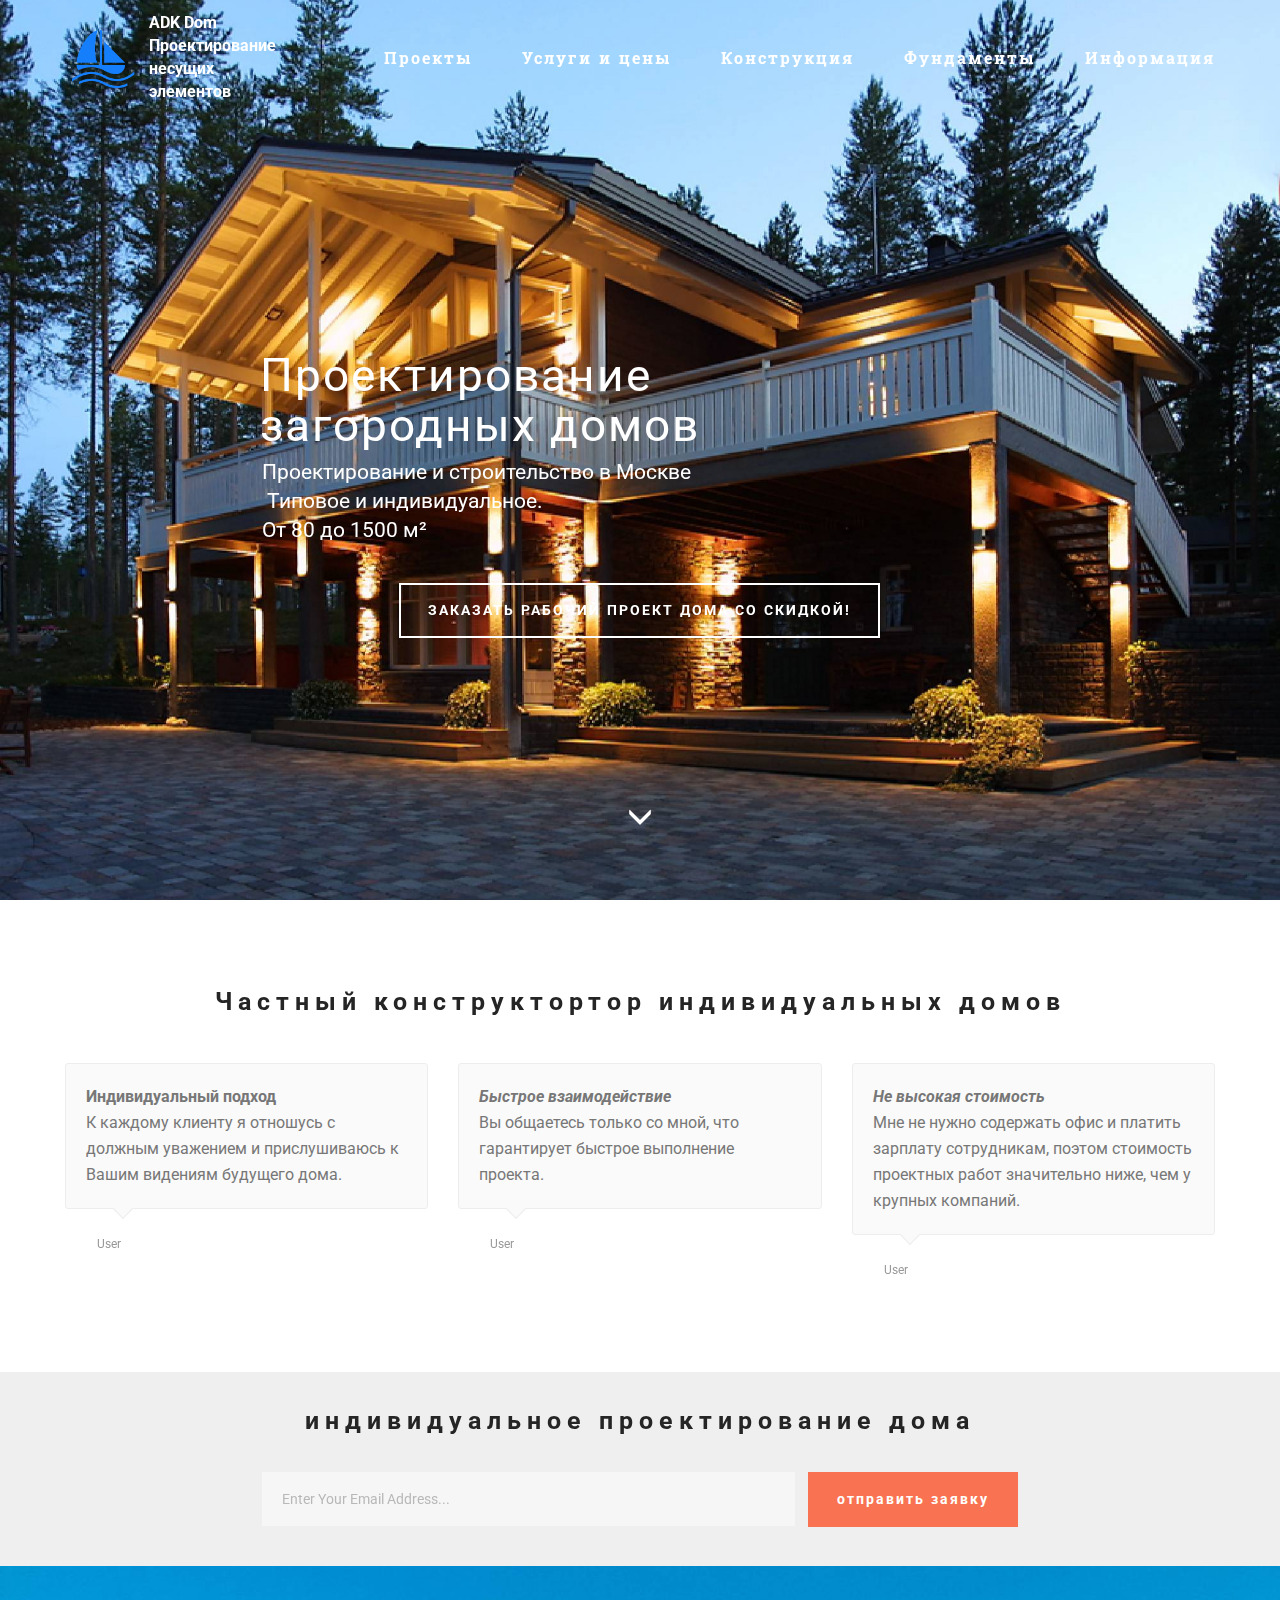
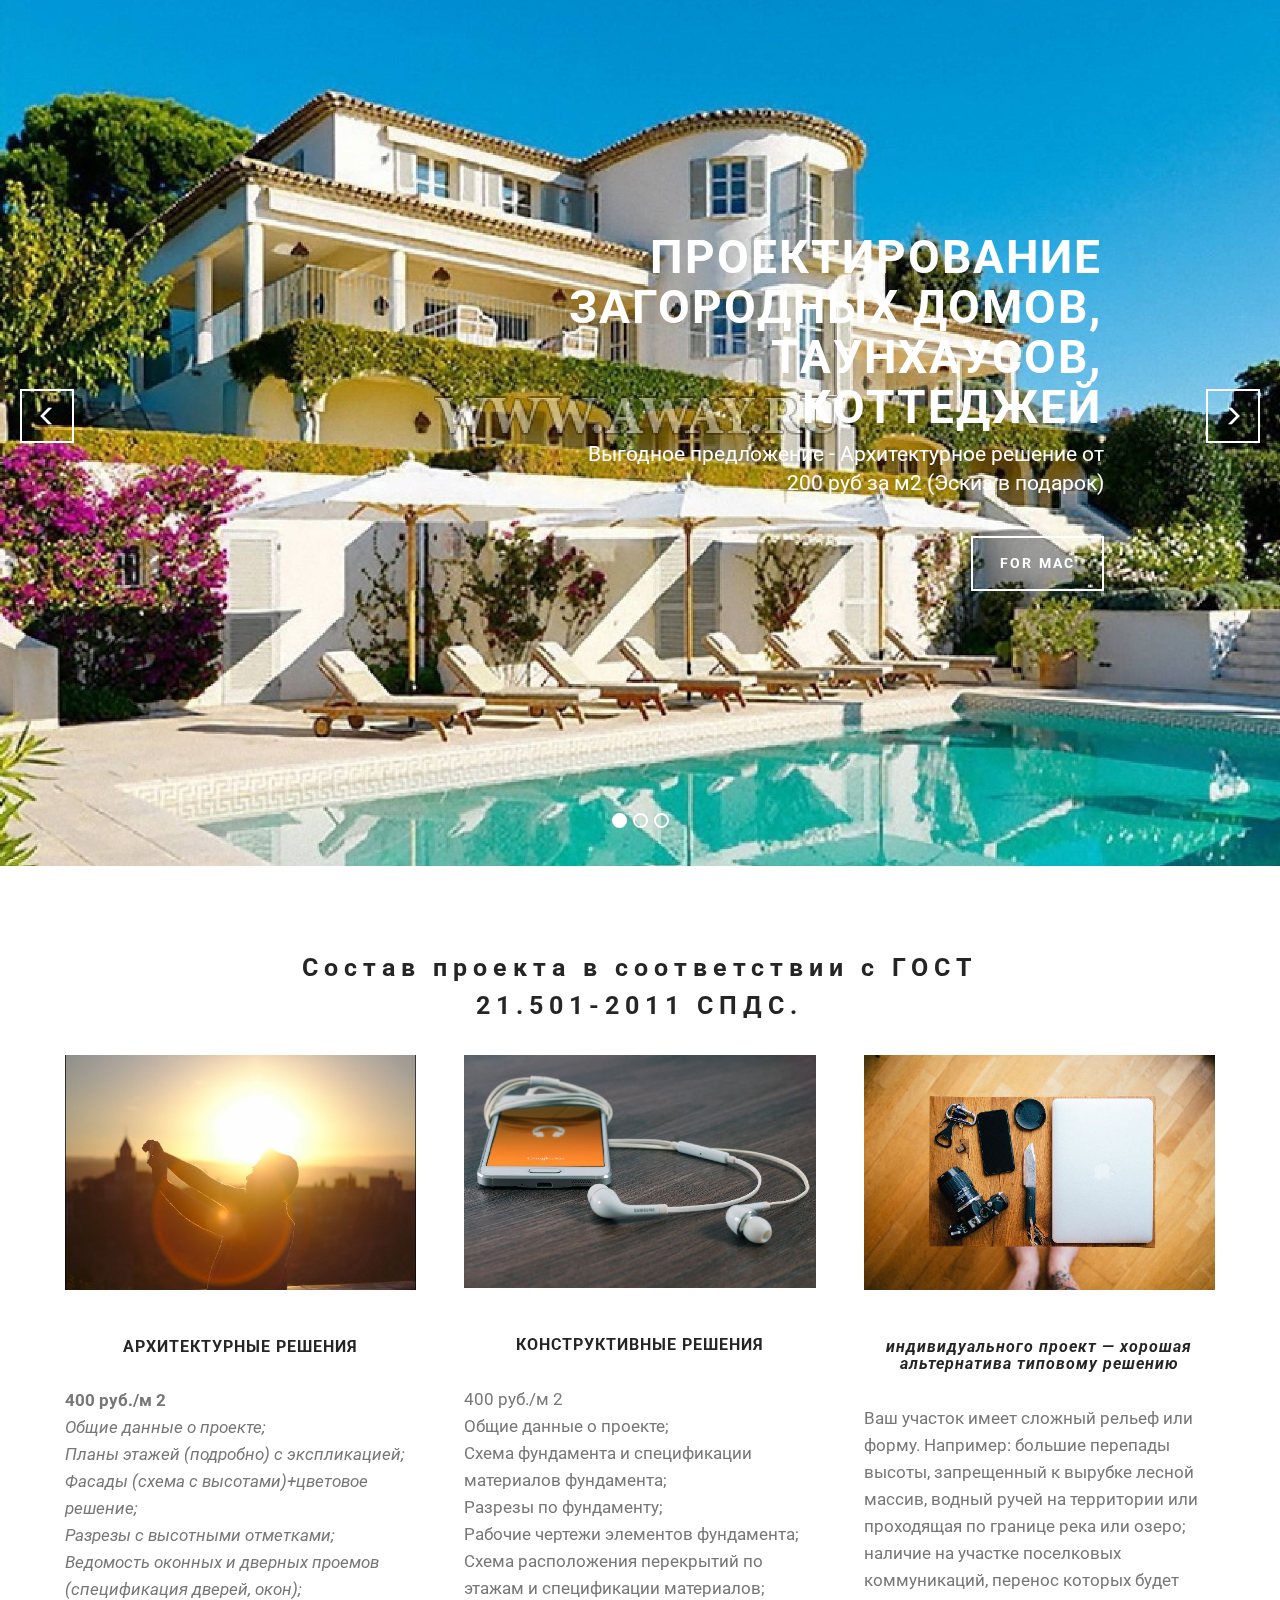
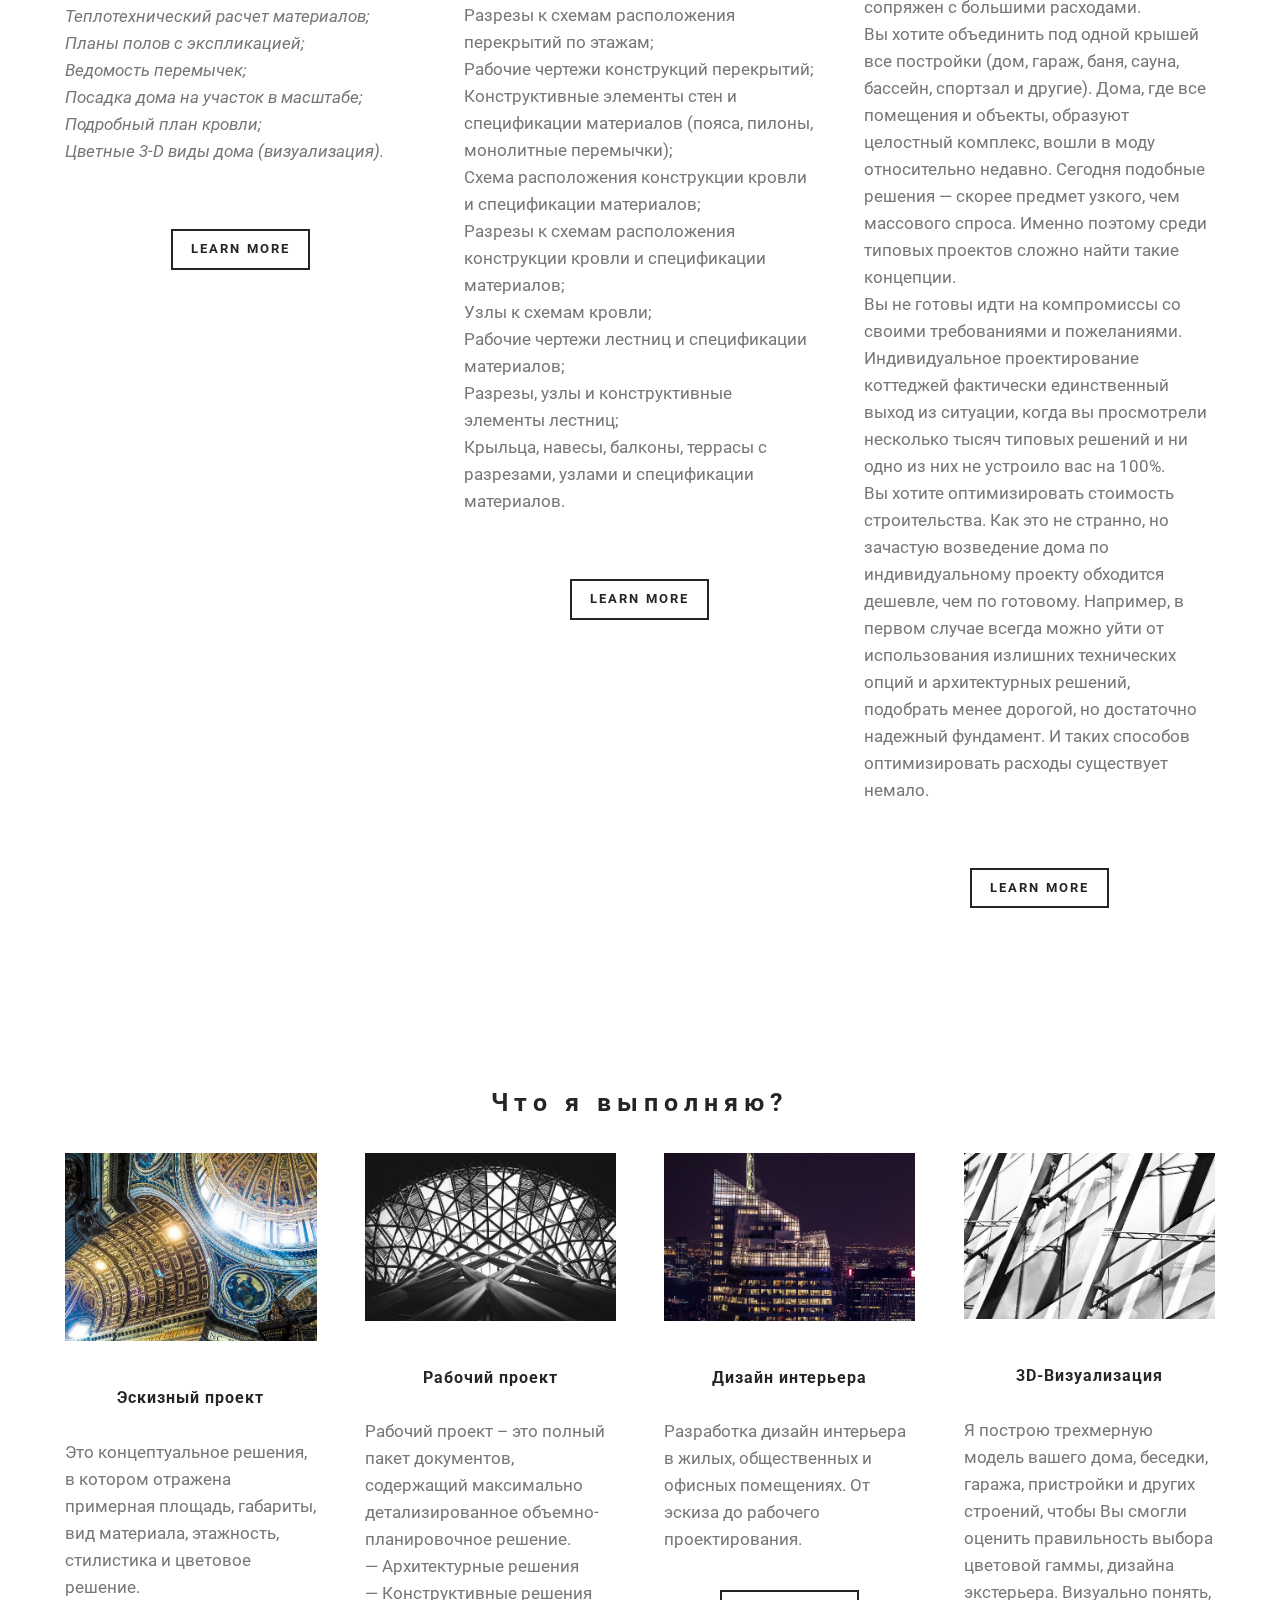
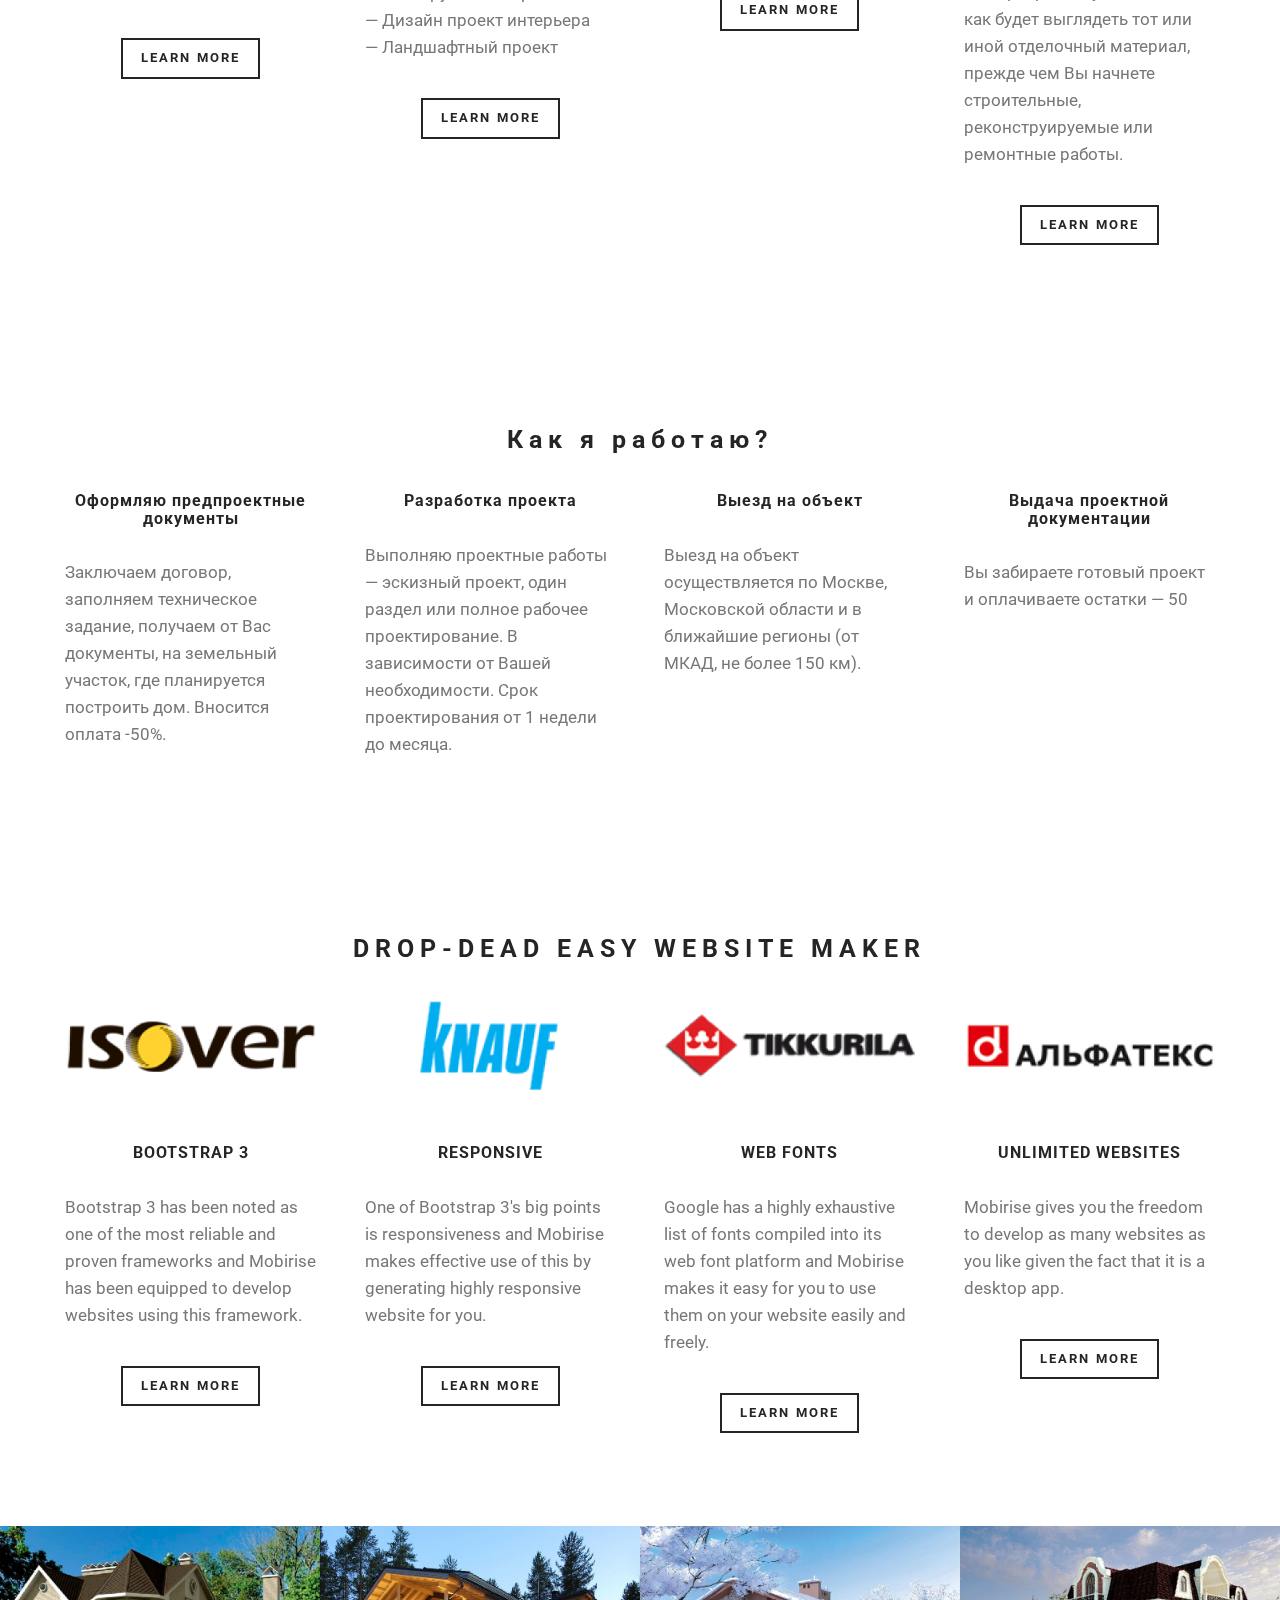
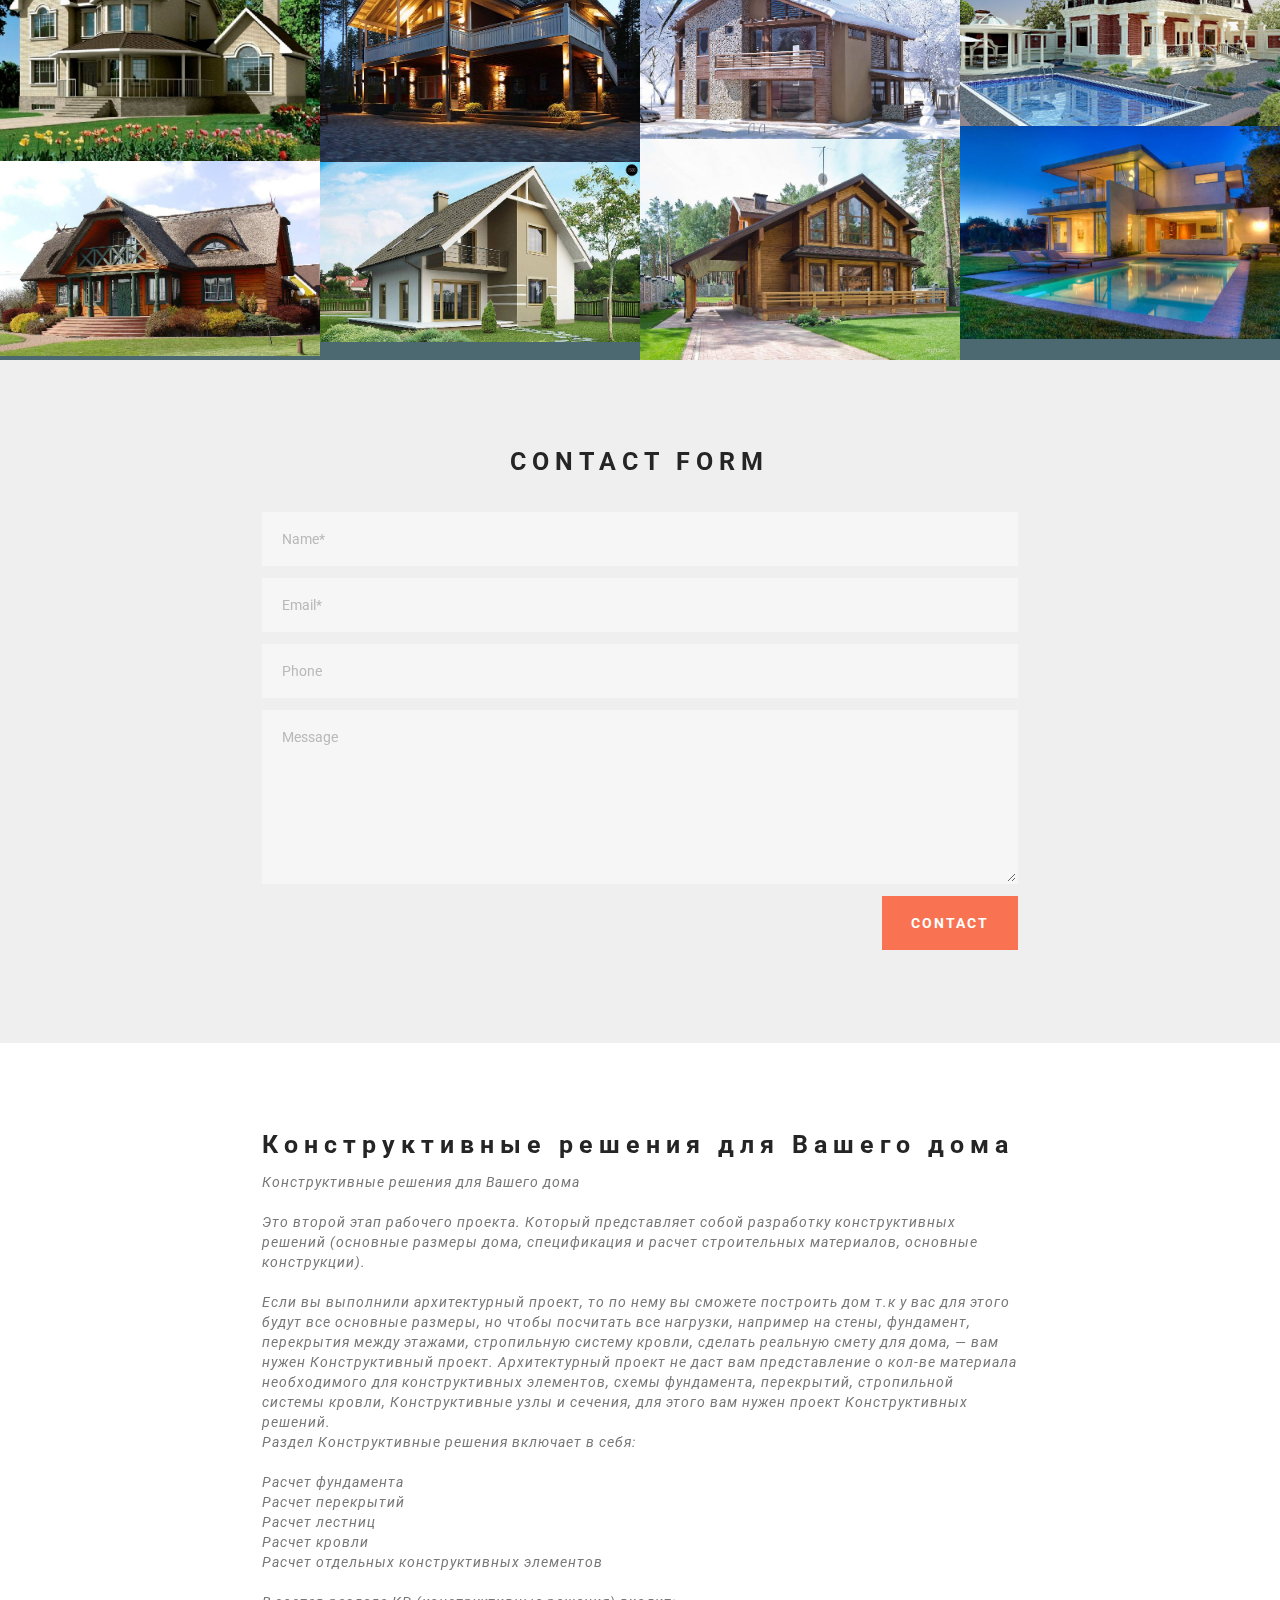
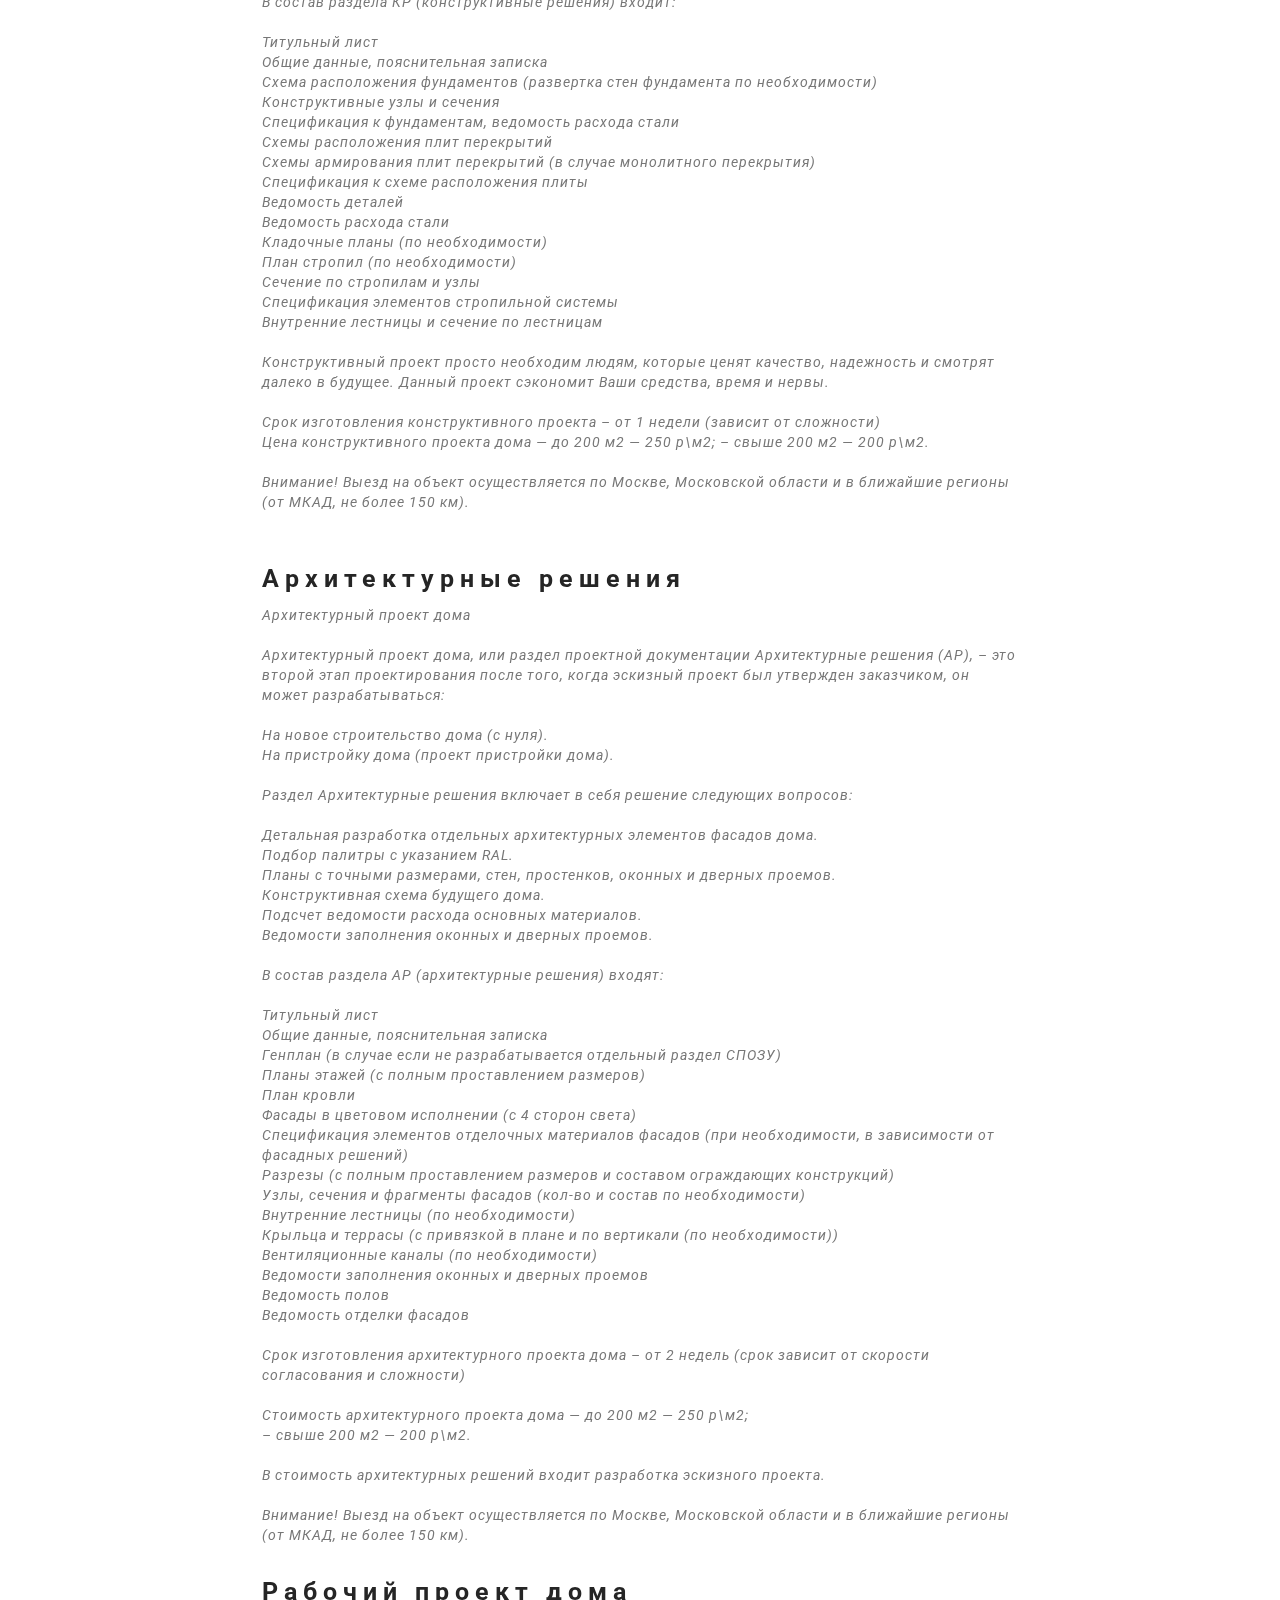
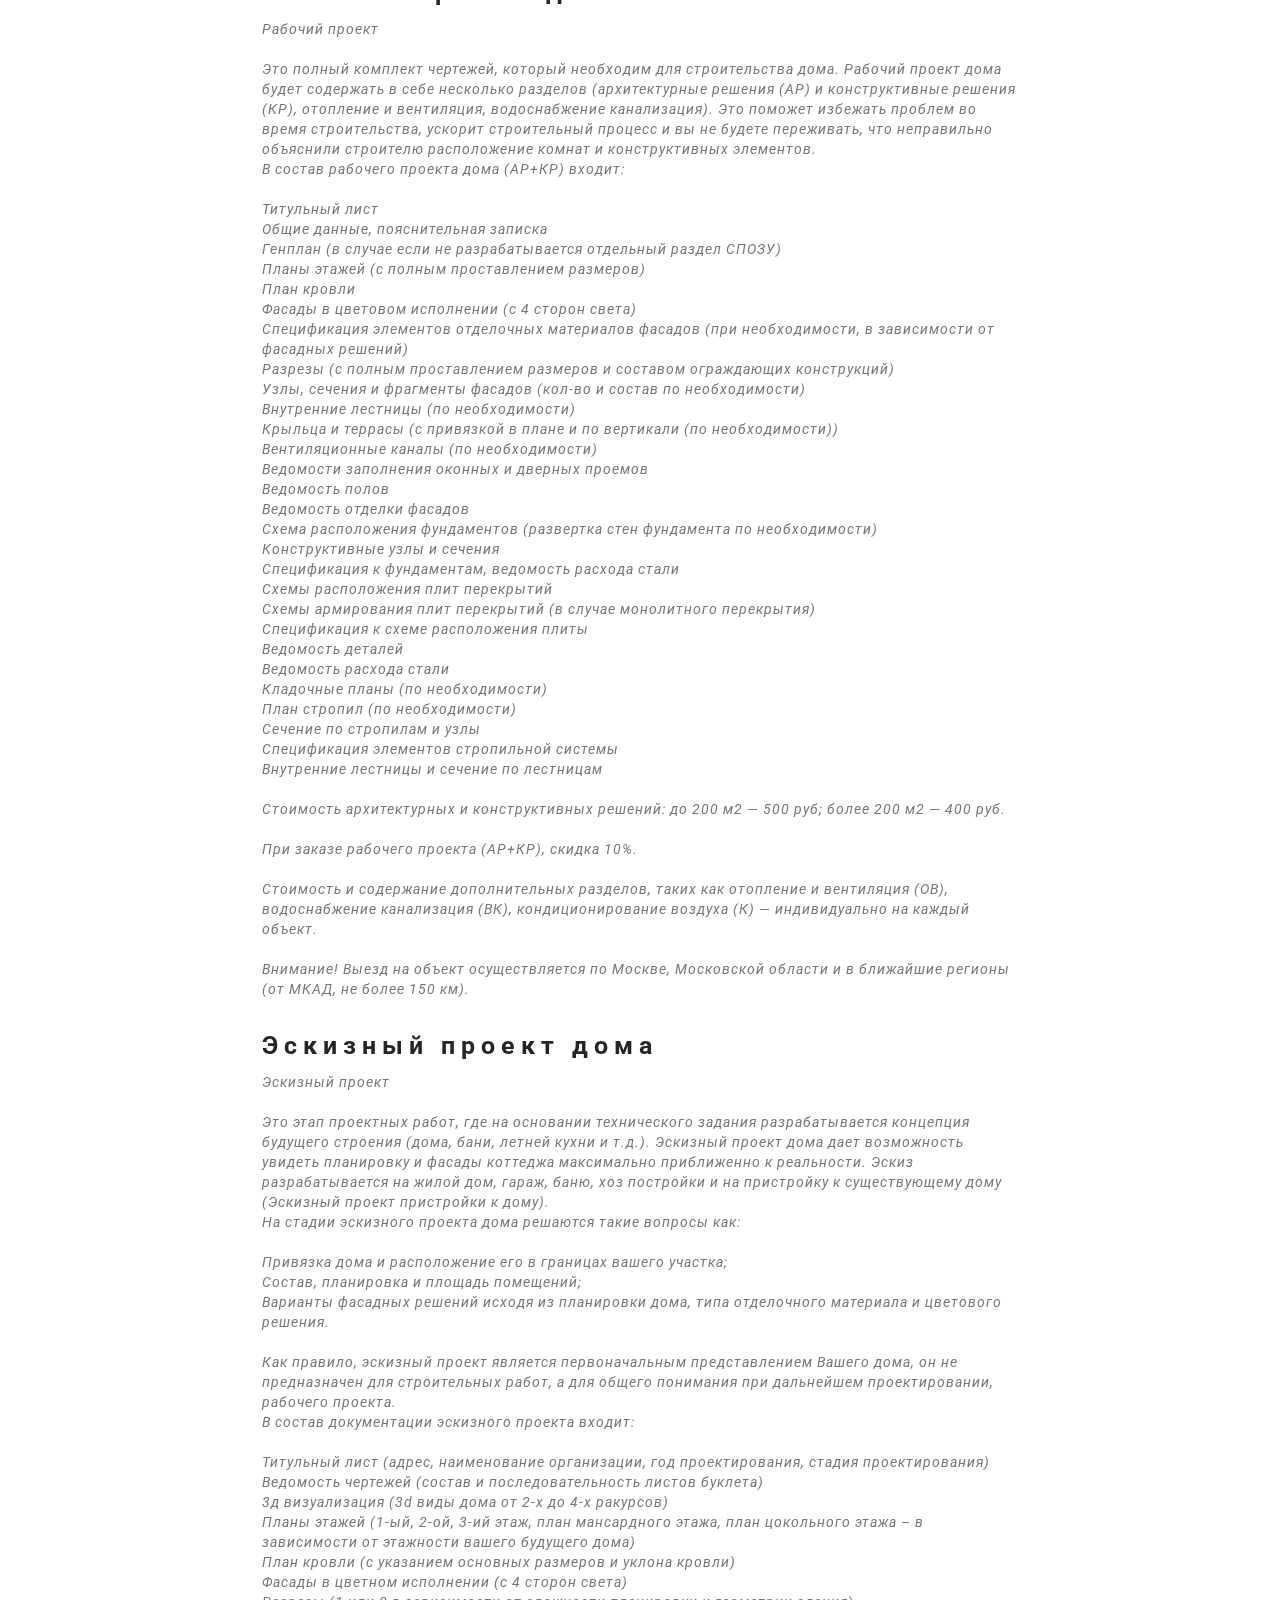
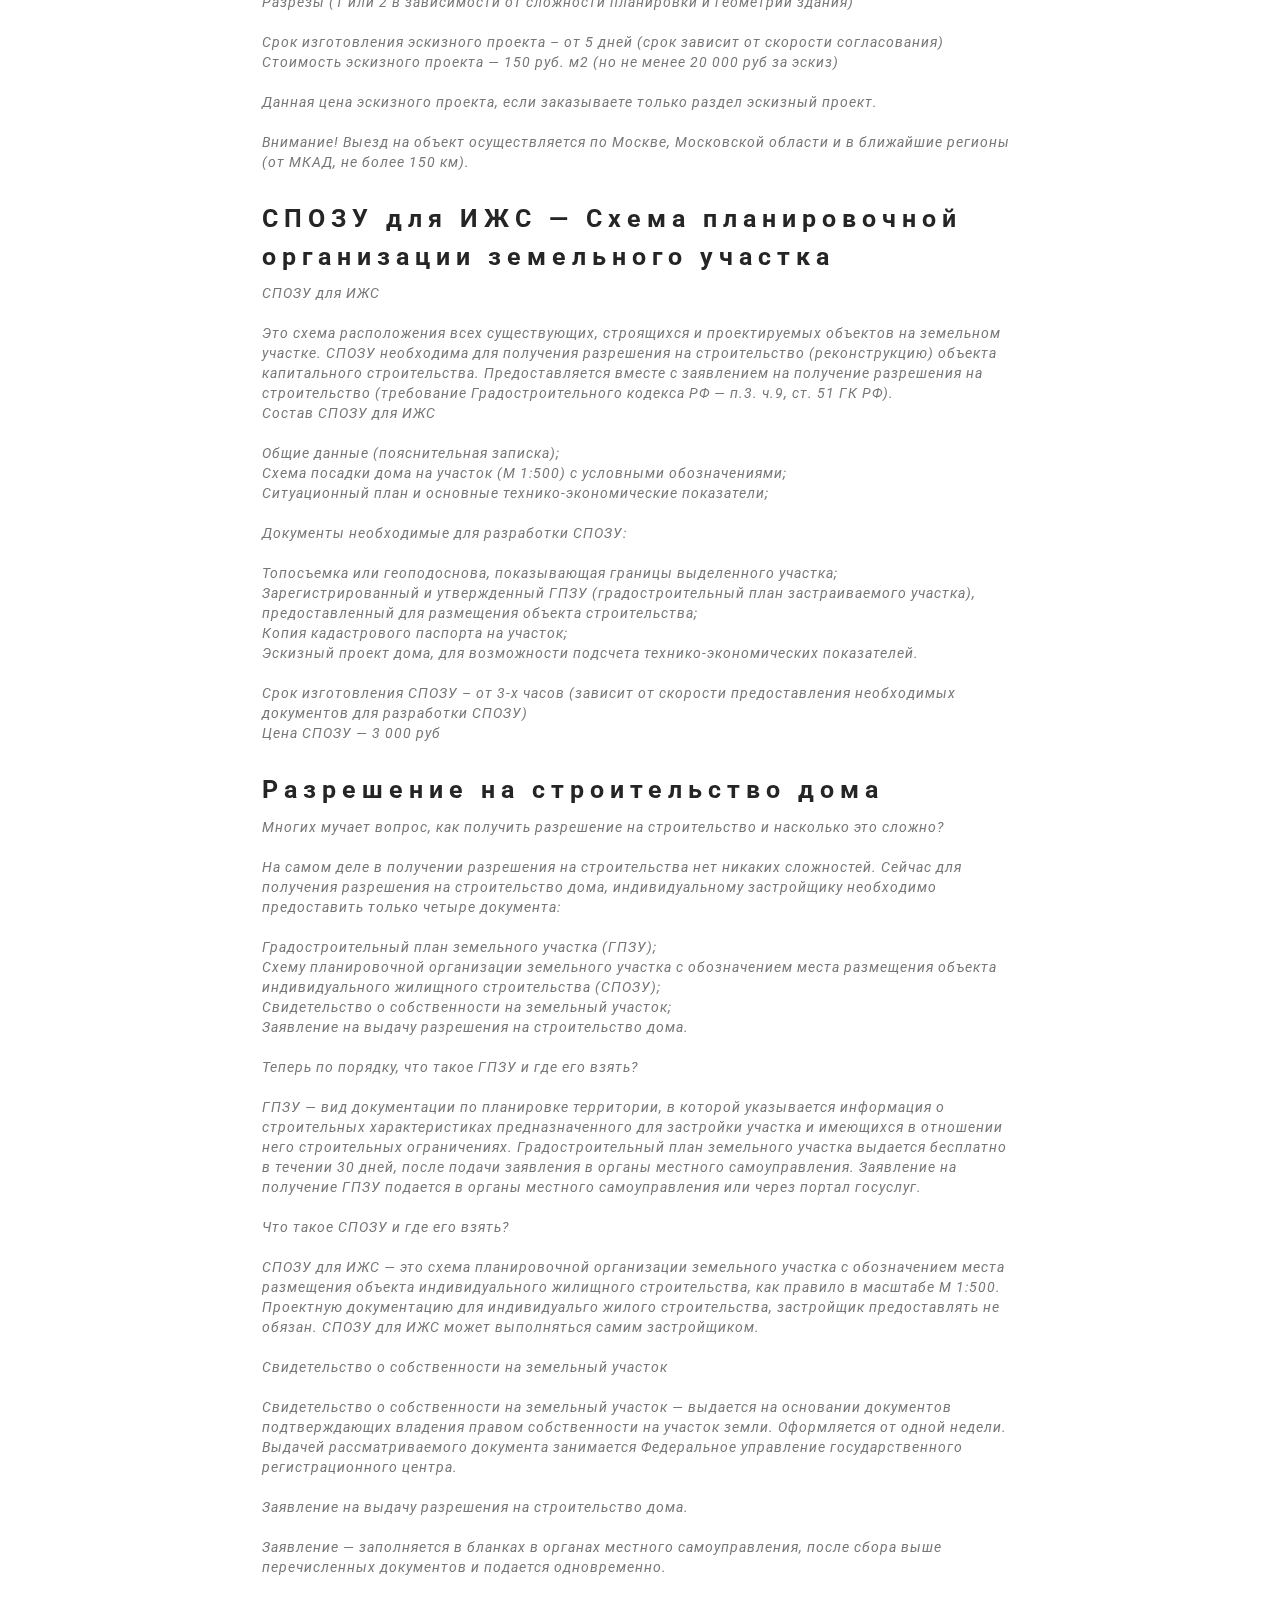
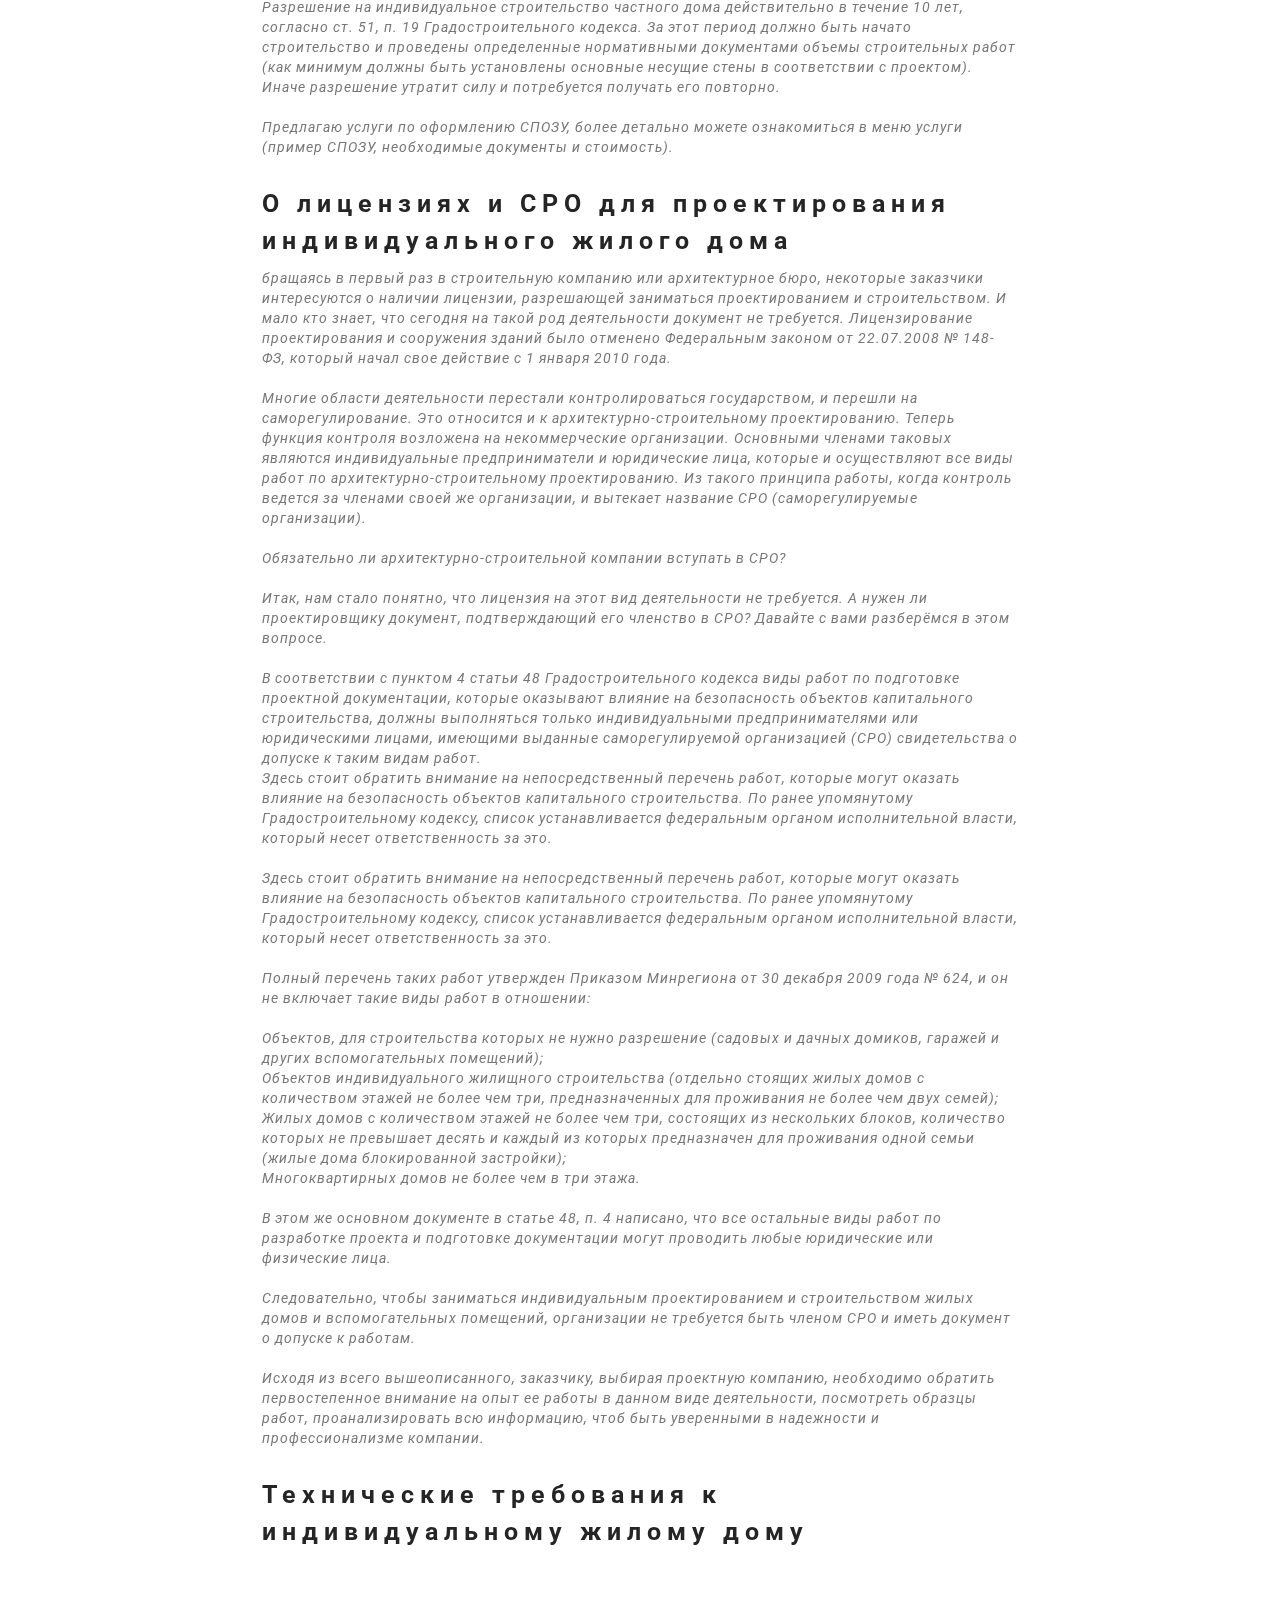
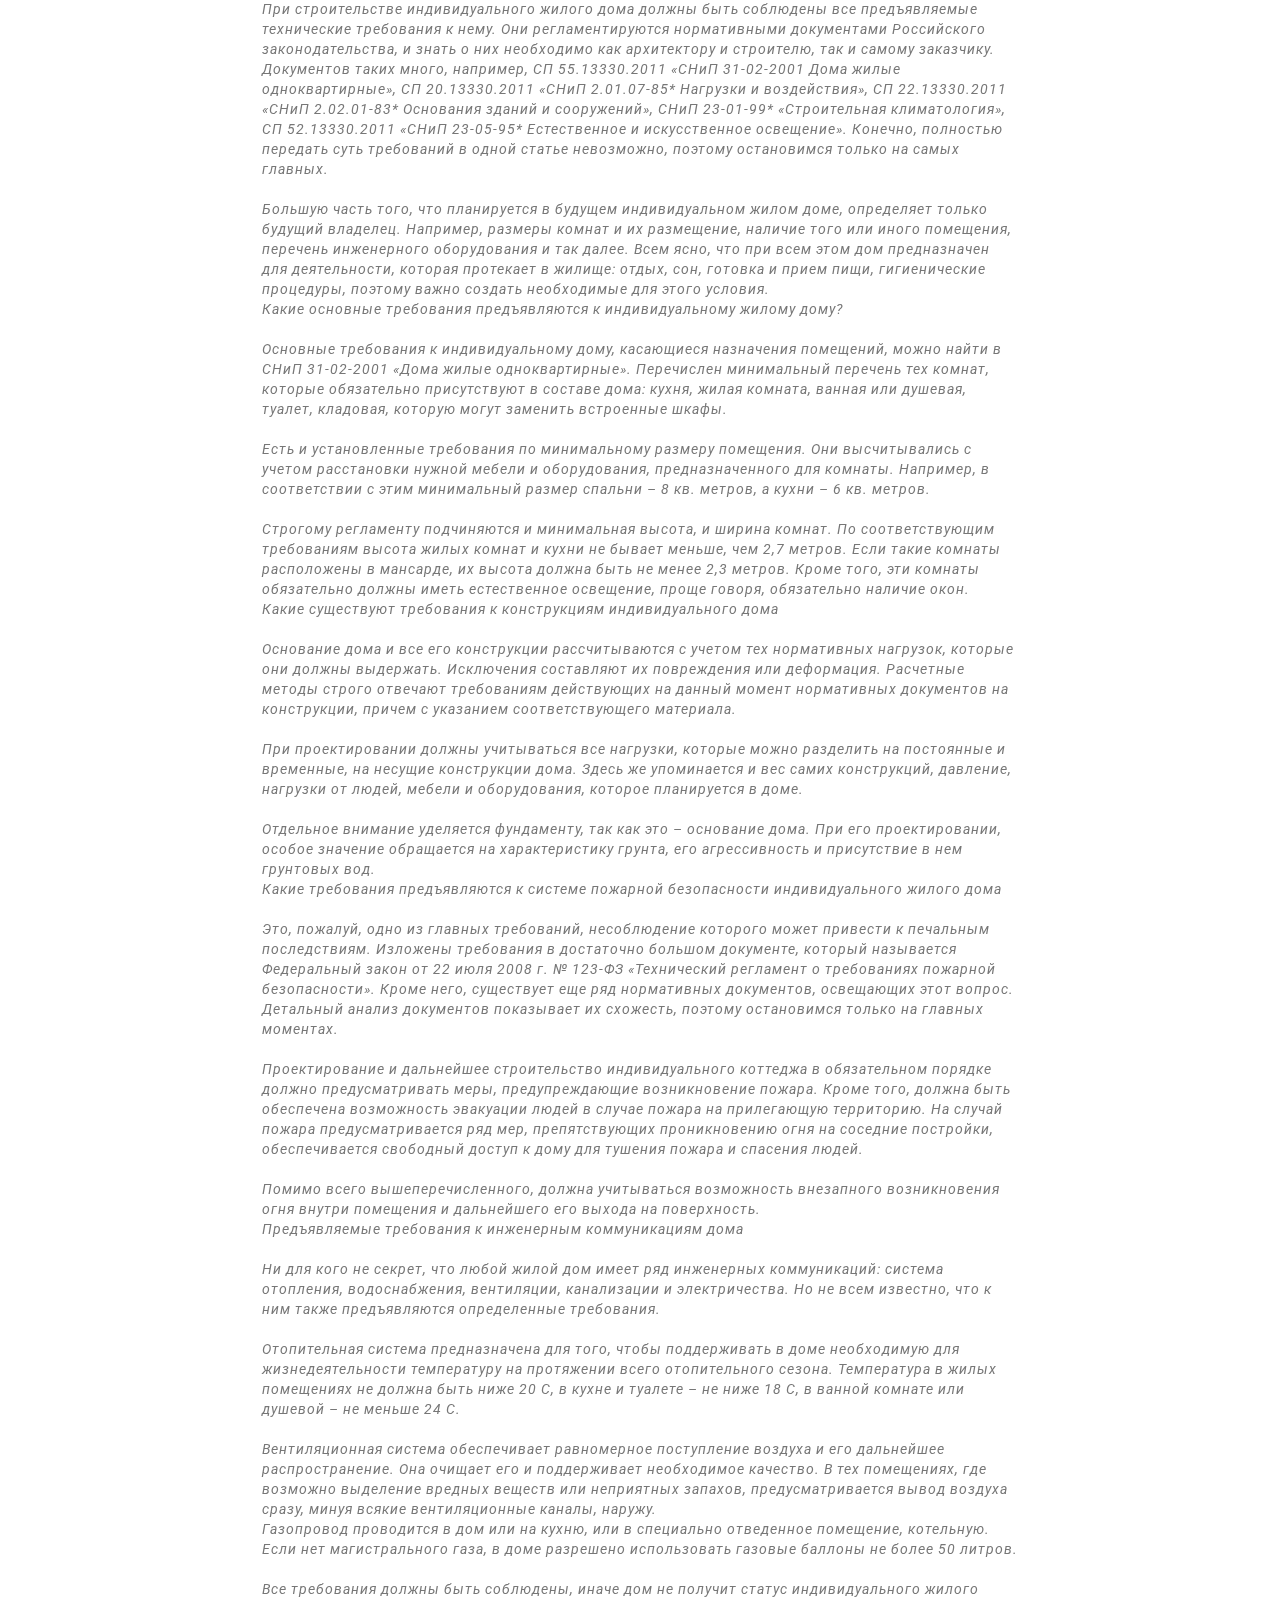
==== commit 4982511b: "Add files via upload" ====
--- a/index.html
+++ b/index.html
@@ -1,10 +1,10 @@
 <!DOCTYPE html>
 <html>
 <head>
-  <!-- Site made with Mobirise Website Builder v3.11, https://adkproekt.ru -->
+  <!-- Site made with Mobirise Website Builder v3.11, https://adkdom.tk -->
   <meta charset="UTF-8">
   <meta http-equiv="X-UA-Compatible" content="IE=edge">
-  <meta name="generator" content="Mobirise v3.11, adkproekt.ru">
+  <meta name="generator" content="Mobirise v3.11, adkdom.tk">
   <meta name="viewport" content="width=device-width, initial-scale=1">
   <link rel="shortcut icon" href="./assets/images/1484018263-icon-44-sailing-boat-water-128x128.png" type="image/x-icon">
   <meta name="description" content="проект расчет фундаменты конструкции здания">
@@ -27,15 +27,15 @@
             <div class="mbr-navbar__container">
                 <div class="mbr-navbar__column mbr-navbar__column--s mbr-navbar__brand">
                     <span class="mbr-navbar__brand-link mbr-brand mbr-brand--inline">
-                        <span class="mbr-brand__logo"><a href="https://adkproekt.ru"><img src="./assets/images/1484018263-icon-44-sailing-boat-water-128x128.png" class="mbr-navbar__brand-img mbr-brand__img" alt="Mobirise"></a></span>
-                        <span class="mbr-brand__name"><a class="mbr-brand__name text-white" href="index.html">ADK Proekt</a></span>
+                        <span class="mbr-brand__logo"><a href="adkdom.tk"><img src="./assets/images/1484018263-icon-44-sailing-boat-water-128x128.png" class="mbr-navbar__brand-img mbr-brand__img" alt="Mobirise"></a></span>
+                        <span class="mbr-brand__name"><a class="mbr-brand__name text-white" href="adkdom.tk">ADK Dom<br>Проектирование несущих элементов<br></a></span>
                     </span>
                 </div>
                 <div class="mbr-navbar__hamburger mbr-hamburger"><span class="mbr-hamburger__line"></span></div>
                 <div class="mbr-navbar__column mbr-navbar__menu">
                     <nav class="mbr-navbar__menu-box mbr-navbar__menu-box--inline-right">
                         <div class="mbr-navbar__column">
-                            <ul class="mbr-navbar__items mbr-navbar__items--right float-left mbr-buttons mbr-buttons--freeze mbr-buttons--right btn-decorator mbr-buttons--active mbr-buttons--only-links"><li class="mbr-navbar__item"><a class="mbr-buttons__link btn text-white" href="index.html">Проекты</a></li><li class="mbr-navbar__item"><a class="mbr-buttons__link btn text-white" href="page1.html">Фундаменты</a></li><li class="mbr-navbar__item"><a class="mbr-buttons__link btn text-white" href="page2.html">Расчет</a></li></ul>                            
+                            <ul class="mbr-navbar__items mbr-navbar__items--right float-left mbr-buttons mbr-buttons--freeze mbr-buttons--right btn-decorator mbr-buttons--active mbr-buttons--only-links"><li class="mbr-navbar__item"><a class="mbr-buttons__link btn text-white" href="index.html#form2-n">Проекты</a></li> <li class="mbr-navbar__item"><a class="mbr-buttons__link btn text-white" href="index.html#slider-2">Услуги и цены</a></li>  <li class="mbr-navbar__item"><a class="mbr-buttons__link btn text-white" href="index.html#features1-o">Конструкция</a></li><li class="mbr-navbar__item"><a class="mbr-buttons__link btn text-white" href="index.html#header3-v">Фундаменты</a></li><li class="mbr-navbar__item"><a class="mbr-buttons__link btn text-white" href="index.html#header3-x">Информация</a></li></ul>                            
                             
                         </div>
                     </nav>
@@ -45,16 +45,17 @@
     </div>
 </section>
 
-<section class="engine"><a rel="external" href="https://adkproekt.ru">adkproekt.ru</a></section><section class="mbr-box mbr-section mbr-section--relative mbr-section--fixed-size mbr-section--full-height mbr-section--bg-adapted mbr-parallax-background mbr-after-navbar" id="header1-1" style="background-image: url(assets/images/kotd2-2000x1479.jpg);">
-    <div class="mbr-box__magnet mbr-box__magnet--sm-padding mbr-box__magnet--center-left">
+<section class="engine"><a rel="external" href="https://adkdom.tk">adkdom.tk</a></section><section class="mbr-box mbr-section mbr-section--relative mbr-section--fixed-size mbr-section--full-height mbr-section--bg-adapted mbr-parallax-background" id="header1-1" style="background-image: url(assets/images/kotd2-2000x1479.jpg);">
+    <div class="mbr-box__magnet mbr-box__magnet--sm-padding mbr-box__magnet--center-center mbr-after-navbar">
         
         <div class="mbr-box__container mbr-section__container container">
-            <div class="mbr-box mbr-box--stretched"><div class="mbr-box__magnet mbr-box__magnet--center-left">
-                <div class="row"><div class=" col-sm-6 col-sm-offset-6">
+            <div class="mbr-box mbr-box--stretched"><div class="mbr-box__magnet mbr-box__magnet--center-center">
+                <div class="row"><div class=" col-sm-8 col-sm-offset-2">
                     <div class="mbr-hero animated fadeInUp">
-                        <h1 class="mbr-hero__text">Проект под ключ</h1>
-                        <p class="mbr-hero__subtext">Построй свой дом. <br> Тепло и уют Вашего дома.</p>
-                    </div>
+                        <h1 class="mbr-hero__text"><span style="font-weight: normal;">Проектирование</span><div><span style="font-weight: normal;">загородных домов</span></div></h1>
+                        <p class="mbr-hero__subtext">Проектирование и строительство в Москве<br>&nbsp;Типовое и индивидуальное. <br> От 80 до 1500 м²</p>
+                    </div>
+                    <div class="mbr-buttons btn-inverse mbr-buttons--center"> <a class="mbr-buttons__btn btn btn-lg btn-default animated fadeInUp delay" href="index.html#form1-m">ЗАКАЗАТЬ РАБОЧИЙ ПРОЕКТ ДОМА СО СКИДКОЙ!</a></div>
                 </div></div>
             </div></div>
         </div>
@@ -72,24 +73,24 @@
         <div class="mbr-section__container mbr-section__container--std-padding container" style="padding-top: 93px; padding-bottom: 93px;">
             <div class="row">
                 <div class="col-sm-12">
-                    <h2 class="mbr-section__header">WHAT OUR FANTASTIC USERS SAY</h2>
+                    <h2 class="mbr-section__header">Частный конструктортор индивидуальных домов</h2>
                     <ul class="mbr-reviews mbr-reviews--wysiwyg row">
                         <li class="mbr-reviews__item col-xs-12 col-sm-6 col-md-4">
-                            <div class="mbr-reviews__text"><p class="mbr-reviews__p">“its really very amazing app that makes me finish html page in 3 minutes ( that's usually takes more than 1 hours at least from me if i did it from scratch). i hope to have very big library and plugins for this APP thanks again for your nice application”</p></div>
+                            <div class="mbr-reviews__text"><p class="mbr-reviews__p"><strong>Индивидуальный подход</strong></p><p class="mbr-reviews__p">К каждому клиенту я отношусь с должным уважением и прислушиваюсь к Вашим видениям будущего дома.</p></div>
                             <div class="mbr-reviews__author mbr-reviews__author--short">
-                                <div class="mbr-reviews__author-name">ABANOUB S.</div>
+                                <div class="mbr-reviews__author-name"></div>
+                                <div class="mbr-reviews__author-bio">User<br><br></div>
+                            </div>
+                        </li><li class="mbr-reviews__item col-xs-12 col-sm-6 col-md-4">
+                            <div class="mbr-reviews__text"><p class="mbr-reviews__p"><em><strong>Быстрое взаимодействие</strong></em></p><p class="mbr-reviews__p">Вы общаетесь только со мной, что гарантирует быстрое выполнение проекта.</p></div>
+                            <div class="mbr-reviews__author mbr-reviews__author--short">
+                                <div class="mbr-reviews__author-name"></div>
                                 <div class="mbr-reviews__author-bio">User</div>
                             </div>
                         </li><li class="mbr-reviews__item col-xs-12 col-sm-6 col-md-4">
-                            <div class="mbr-reviews__text"><p class="mbr-reviews__p">“First of all hands off to you guys for your effort and nice, super tool. Good work mobirise team. We are expecting the new version soon with advance functionality with full bootstrap design. Great effort and super UI experience with easy drag &amp; drop with no time design bootstrap builder in present web design world.”</p></div>
+                            <div class="mbr-reviews__text"><p class="mbr-reviews__p"><strong><em>Не высокая стоимость</em></strong></p><p class="mbr-reviews__p">Мне не нужно содержать офис и платить зарплату сотрудникам, поэтом стоимость проектных работ значительно ниже, чем у крупных компаний.</p></div>
                             <div class="mbr-reviews__author mbr-reviews__author--short">
-                                <div class="mbr-reviews__author-name">SUFFIAN A.</div>
-                                <div class="mbr-reviews__author-bio">User</div>
-                            </div>
-                        </li><li class="mbr-reviews__item col-xs-12 col-sm-6 col-md-4">
-                            <div class="mbr-reviews__text"><p class="mbr-reviews__p">“At first view, looks like a nice innovative tool, i like the great focus and time that was given to the responsive design, i also like the simple and clear drag and drop features. Give me more control over the object's properties and ill be using this tool for more serious projects. Regards.”</p></div>
-                            <div class="mbr-reviews__author mbr-reviews__author--short">
-                                <div class="mbr-reviews__author-name">JHOLLMAN C.</div>
+                                <div class="mbr-reviews__author-name"></div>
                                 <div class="mbr-reviews__author-bio">User</div>
                             </div>
                         </li>
@@ -100,11 +101,39 @@
     </div>
 </section>
 
+<section class="mbr-section mbr-section--relative mbr-section--fixed-size" id="form2-n" style="background-color: rgb(239, 239, 239);">
+    
+    <div class="mbr-section__container mbr-section__container--sm-padding container" style="padding-top: 40.8px; padding-bottom: 40.8px;">
+        <div class="row">
+            <div class="col-sm-12">
+                <div class="row">
+                    <div class="col-sm-8 col-sm-offset-2" data-form-type="formoid">
+                        <div class="mbr-header mbr-header--center mbr-header--std-padding">
+                            <h2 class="mbr-header__text">индивидуальное проектирование дома</h2>
+                        </div>
+                        <div data-form-alert="true">
+                            <div class="hide" data-form-alert-success="true">Thanks for filling out form!</div>
+                        </div>
+                        <form class="mbr-form" action="https://adkdom.tk/" method="post" data-form-title="индивидуальное проектирование дома">
+                            <input type="hidden" value="nxduManPXCAmMoGZjKi3kY20Ypj1aEdpT6NXHl860t1piKjZdstLLI/Hg9DJFYYMeFv205Q2FBd4APDL+WnH/GWzAaWISSgESDZ3+Mp7qLxp1FoKtXZFlrjCkMormehb" data-form-email="true">
+                            <div class="mbr-form__left">
+                                <input type="email" class="form-control" name="email" required="" placeholder="Enter Your Email Address..." data-form-field="Email">
+                            </div>
+                            <div class="mbr-form__right mbr-buttons mbr-buttons--no-offset mbr-buttons--right"><button type="submit" class="mbr-buttons__btn btn btn-lg btn-danger">отправить заявку</button></div>
+                        </form>
+                    </div>
+                </div>
+
+            </div>
+        </div>
+    </div>
+</section>
+
 <section class="mbr-slider mbr-section mbr-section--no-padding carousel slide" data-ride="carousel" data-wrap="true" data-interval="5000" id="slider-2" style="background-color: rgb(255, 255, 255);">
     <div class="mbr-section__container">
         <div>
             <ol class="carousel-indicators">
-                <li data-app-prevent-settings="" data-target="#slider-2" data-slide-to="0" class="active"></li><li data-app-prevent-settings="" data-target="#slider-2" data-slide-to="1"></li><li data-app-prevent-settings="" data-target="#slider-2" class="" data-slide-to="2"></li>
+                <li data-app-prevent-settings="" data-target="#slider-2" data-slide-to="0" class="active"></li><li data-app-prevent-settings="" data-target="#slider-2" class="" data-slide-to="1"></li><li data-app-prevent-settings="" data-target="#slider-2" data-slide-to="2"></li>
             </ol>
             <div class="carousel-inner" role="listbox">
                 <div class="mbr-box mbr-section mbr-section--relative mbr-section--fixed-size mbr-section--bg-adapted item dark center mbr-section--full-height active" style="background-image: url(assets/images/vill2-2000x1412.jpg);">
@@ -116,10 +145,11 @@
                                 <div class=" col-md-6 col-md-offset-5">  
 
                                 <div class="mbr-hero">
-                                    <h1 class="mbr-hero__text">Slide 1</h1>
-
-                                    <p class="mbr-hero__subtext">Develop fully responsive, mobile-optimized websites that look amazing on any devices and browsers. Preview how your website will appear on phones, tablets and desktops directly in the visual editor.</p>
+                                    <h1 class="mbr-hero__text">ПРОЕКТИРОВАНИЕ ЗАГОРОДНЫХ ДОМОВ, ТАУНХАУСОВ, КОТТЕДЖЕЙ</h1>
+
+                                    <p class="mbr-hero__subtext">Выгодное предложение - Архитектурное решение от 200 руб за м2 (Эскиз в подарок)</p>
                                 </div>
+                                <div class="mbr-buttons btn-inverse mbr-buttons--left mbr-buttons--right"> <a class="mbr-buttons__btn btn btn-lg btn-default" href="https://adkdom.tk">FOR MAC</a></div>
                                 </div>
                             </div>
                         </div>
@@ -133,10 +163,11 @@
                                 <div class=" col-md-6 col-md-offset-1">  
 
                                 <div class="mbr-hero">
-                                    <h1 class="mbr-hero__text">Slide 2</h1>
-
-                                    <p class="mbr-hero__subtext">Mobirise is based on Bootstrap 3 - most powerful mobile first framework. Use any bootstrap themes with no extra work.</p>
+                                    <h1 class="mbr-hero__text">ДИЗАЙН ИНТЕРЬЕРА ЖИЛЫХ И ОБЩЕСТВЕННЫХ ПОМЕЩЕНИЙ</h1>
+
+                                    <p class="mbr-hero__subtext">Стоимость от 400 руб за м2</p>
                                 </div>
+                                <div class="mbr-buttons btn-inverse mbr-buttons--left"> <a class="mbr-buttons__btn btn btn-lg btn-default" href="https://adkdom.tk">FOR MAC</a></div>
                                 </div>
                             </div>
                         </div>
@@ -150,10 +181,11 @@
                                 <div class=" col-md-8 col-md-offset-2">  
 
                                 <div class="mbr-hero">
-                                    <h1 class="mbr-hero__text">Slide 3</h1>
-
-                                    <p class="mbr-hero__subtext">Choose from the large selection of latest pre-made blocks - jumbotrons, hero images, parallax scrolling, video backgrounds, hamburger menu, sticky header and more.</p>
+                                    <h1 class="mbr-hero__text">ЛАНДШАФТНЫЙ ДИЗАЙН</h1>
+
+                                    <p class="mbr-hero__subtext">Стоимость от 100 руб за м2</p>
                                 </div>
+                                <div class="mbr-buttons btn-inverse mbr-buttons--center"> <a class="mbr-buttons__btn btn btn-lg btn-default" href="https://adkdom.tk">FOR MAC</a></div>
                                 </div>
                             </div>
                         </div>
@@ -173,18 +205,271 @@
     </div>
 </section>
 
+<section class="mbr-section mbr-section--relative mbr-section--fixed-size" id="features1-o" style="background-color: rgb(255, 255, 255);">
+    
+    <div class="mbr-section__container mbr-section__container--std-top-padding mbr-section__container--sm-bot-padding mbr-section-title container" style="padding-top: 93px;">
+        <div class="mbr-header mbr-header--center mbr-header--wysiwyg row">
+            <div class="col-sm-8 col-sm-offset-2">
+                <h3 class="mbr-header__text">Состав проекта в соответствии с ГОСТ 21.501-2011 СПДС.</h3>
+                
+            </div>
+        </div>
+    </div>
+    <div class="mbr-section__container container">
+        <div class="mbr-section__row row">
+            <div class="mbr-section__col col-xs-12 col-sm-4">
+                <div class="mbr-section__container mbr-section__container--center mbr-section__container--middle">
+                    <figure class="mbr-figure"><img src="./assets/images/mbr-7-600x400.jpg" class="mbr-figure__img"></figure>
+                </div>
+                <div class="mbr-section__container mbr-section__container--middle">
+                    <div class="mbr-header mbr-header--reduce mbr-header--center mbr-header--wysiwyg">
+                        <h3 class="mbr-header__text">АРХИТЕКТУРНЫЕ РЕШЕНИЯ</h3>
+                    </div>
+                </div>
+                <div class="mbr-section__container mbr-section__container--middle">
+                    <div class="mbr-article mbr-article--wysiwyg">
+                        <p><strong>400 руб./м 2</strong><br><em>    Общие данные о проекте;<br>    Планы этажей (подробно) с экспликацией;<br>    Фасады (схема с высотами)+цветовое решение;<br>    Разрезы с высотными отметками;<br>    Ведомость оконных и дверных проемов (спецификация дверей, окон);<br>    Теплотехнический расчет материалов;<br>    Планы полов с экспликацией;<br>    Ведомость перемычек;<br>    Посадка дома на участок в масштабе;<br>    Подробный план кровли;<br>    Цветные 3-D виды дома (визуализация).</em><br><br></p>
+                    </div>
+                </div>
+                <div class="mbr-section__container mbr-section__container--last" style="padding-bottom: 93px;">
+                    <div class="mbr-buttons mbr-buttons--center"><a href="index.html#header3-w" class="mbr-buttons__btn btn btn-wrap btn-xs-lg btn-default">LEARN MORE</a></div>
+                </div>
+            </div>
+            <div class="mbr-section__col col-xs-12 col-sm-4">
+                <div class="mbr-section__container mbr-section__container--center mbr-section__container--middle">
+                    <figure class="mbr-figure"><img src="./assets/images/mbr-2-600x398.jpg" class="mbr-figure__img"></figure>
+                </div>
+                <div class="mbr-section__container mbr-section__container--middle">
+                    <div class="mbr-header mbr-header--reduce mbr-header--center mbr-header--wysiwyg">
+                        <h3 class="mbr-header__text">КОНСТРУКТИВНЫЕ РЕШЕНИЯ</h3>
+                    </div>
+                </div>
+                <div class="mbr-section__container mbr-section__container--middle">
+                    <div class="mbr-article mbr-article--wysiwyg">
+                        <p>400 руб./м 2<br>    Общие данные о проекте;<br>    Схема фундамента и спецификации материалов фундамента;<br>    Разрезы по фундаменту;<br>    Рабочие чертежи элементов фундамента;<br>    Схема расположения перекрытий по этажам и спецификации материалов;<br>    Разрезы к схемам расположения перекрытий по этажам;<br>    Рабочие чертежи конструкций перекрытий;<br>    Конструктивные элементы стен и спецификации материалов (пояса, пилоны, монолитные перемычки);<br>    Схема расположения конструкции кровли и спецификации материалов;<br>    Разрезы к схемам расположения конструкции кровли и спецификации материалов;<br>    Узлы к схемам кровли;<br>    Рабочие чертежи лестниц и спецификации материалов;<br>    Разрезы, узлы и конструктивные элементы лестниц;<br>    Крыльца, навесы, балконы, террасы с разрезами, узлами и спецификации материалов.<br><br></p>
+                    </div>
+                </div>
+                <div class="mbr-section__container mbr-section__container--last" style="padding-bottom: 93px;">
+                    <div class="mbr-buttons mbr-buttons--center"><a href="index.html#header3-z" class="mbr-buttons__btn btn btn-wrap btn-xs-lg btn-default">LEARN MORE</a></div>
+                </div>
+            </div>
+            
+            <div class="mbr-section__col col-xs-12 col-sm-4">
+                <div class="mbr-section__container mbr-section__container--center mbr-section__container--middle">
+                    <figure class="mbr-figure"><img src="./assets/images/mbr-8-600x400.jpg" class="mbr-figure__img"></figure>
+                </div>
+                <div class="mbr-section__container mbr-section__container--middle">
+                    <div class="mbr-header mbr-header--reduce mbr-header--center mbr-header--wysiwyg">
+                        <h3 class="mbr-header__text"><em>индивидуального проект — хорошая альтернатива типовому решению</em></h3>
+                    </div>
+                </div>
+                <div class="mbr-section__container mbr-section__container--middle">
+                    <div class="mbr-article mbr-article--wysiwyg">
+                        <p>Ваш участок имеет сложный рельеф или форму. Например: большие перепады высоты, запрещенный к вырубке лесной массив, водный ручей на территории или проходящая по границе река или озеро; наличие на участке поселковых коммуникаций, перенос которых будет сопряжен с большими расходами.<br>    Вы хотите объединить под одной крышей все постройки (дом, гараж, баня, сауна, бассейн, спортзал и другие). Дома, где все помещения и объекты, образуют целостный комплекс, вошли в моду относительно недавно. Сегодня подобные решения — скорее предмет узкого, чем массового спроса. Именно поэтому среди типовых проектов сложно найти такие концепции.<br>    Вы не готовы идти на компромиссы со своими требованиями и пожеланиями. Индивидуальное проектирование коттеджей фактически единственный выход из ситуации, когда вы просмотрели несколько тысяч типовых решений и ни одно из них не устроило вас на 100%.<br>    Вы хотите оптимизировать стоимость строительства. Как это не странно, но зачастую возведение дома по индивидуальному проекту обходится дешевле, чем по готовому. Например, в первом случае всегда можно уйти от использования излишних технических опций и архитектурных решений, подобрать менее дорогой, но достаточно надежный фундамент. И таких способов оптимизировать расходы существует немало.<br><br></p>
+                    </div>
+                </div>
+                <div class="mbr-section__container mbr-section__container--last" style="padding-bottom: 93px;">
+                    <div class="mbr-buttons mbr-buttons--center"><a href="index.html#header3-10" class="mbr-buttons__btn btn btn-wrap btn-xs-lg btn-default">LEARN MORE</a></div>
+                </div>
+            </div>
+            
+            
+            
+            
+            
+        </div>
+    </div>
+</section>
+
 <section class="mbr-section mbr-section--relative mbr-section--fixed-size" id="features1-4" style="background-color: rgb(255, 255, 255);">
     
+    <div class="mbr-section__container mbr-section__container--std-top-padding mbr-section__container--sm-bot-padding mbr-section-title container" style="padding-top: 93px;">
+        <div class="mbr-header mbr-header--center mbr-header--wysiwyg row">
+            <div class="col-sm-8 col-sm-offset-2">
+                <h3 class="mbr-header__text">Что я выполняю?</h3>
+                
+            </div>
+        </div>
+    </div>
+    <div class="mbr-section__container container">
+        <div class="mbr-section__row row">
+            <div class="mbr-section__col col-xs-12 col-md-3 col-sm-6">
+                <div class="mbr-section__container mbr-section__container--center mbr-section__container--middle">
+                    <figure class="mbr-figure"><img src="./assets/images/mbr-600x450.jpg" class="mbr-figure__img"></figure>
+                </div>
+                <div class="mbr-section__container mbr-section__container--middle">
+                    <div class="mbr-header mbr-header--reduce mbr-header--center mbr-header--wysiwyg">
+                        <h3 class="mbr-header__text">Эскизный проект</h3>
+                    </div>
+                </div>
+                <div class="mbr-section__container mbr-section__container--middle">
+                    <div class="mbr-article mbr-article--wysiwyg">
+                        <p>Это концептуальное решения, в котором отражена примерная площадь, габариты, вид материала, этажность, стилистика и цветовое решение.</p>
+                    </div>
+                </div>
+                <div class="mbr-section__container mbr-section__container--last" style="padding-bottom: 93px;">
+                    <div class="mbr-buttons mbr-buttons--center"><a href="index.html#gallery1-3" class="mbr-buttons__btn btn btn-wrap btn-xs-lg btn-default">LEARN MORE</a></div>
+                </div>
+            </div>
+            <div class="mbr-section__col col-xs-12 col-md-3 col-sm-6">
+                <div class="mbr-section__container mbr-section__container--center mbr-section__container--middle">
+                    <figure class="mbr-figure"><img src="./assets/images/mbr-1-600x400.jpg" class="mbr-figure__img"></figure>
+                </div>
+                <div class="mbr-section__container mbr-section__container--middle">
+                    <div class="mbr-header mbr-header--reduce mbr-header--center mbr-header--wysiwyg">
+                        <h3 class="mbr-header__text">Рабочий проект</h3>
+                    </div>
+                </div>
+                <div class="mbr-section__container mbr-section__container--middle">
+                    <div class="mbr-article mbr-article--wysiwyg">
+                        <p>Рабочий проект – это полный пакет документов, содержащий максимально детализированное объемно-планировочное решение.<br>— Архитектурные решения<br>— Конструктивные решения<br>— Дизайн проект интерьера<br>— Ландшафтный проект<br></p>
+                    </div>
+                </div>
+                <div class="mbr-section__container mbr-section__container--last" style="padding-bottom: 93px;">
+                    <div class="mbr-buttons mbr-buttons--center"><a href="index.html#header3-10" class="mbr-buttons__btn btn btn-wrap btn-xs-lg btn-default">LEARN MORE</a></div>
+                </div>
+            </div>
+            <div class="clearfix visible-sm-block"></div>
+            <div class="mbr-section__col col-xs-12 col-md-3 col-sm-6">
+                <div class="mbr-section__container mbr-section__container--center mbr-section__container--middle">
+                    <figure class="mbr-figure"><img src="./assets/images/mbr-600x400.jpg" class="mbr-figure__img"></figure>
+                </div>
+                <div class="mbr-section__container mbr-section__container--middle">
+                    <div class="mbr-header mbr-header--reduce mbr-header--center mbr-header--wysiwyg">
+                        <h3 class="mbr-header__text">Дизайн интерьера</h3>
+                    </div>
+                </div>
+                <div class="mbr-section__container mbr-section__container--middle">
+                    <div class="mbr-article mbr-article--wysiwyg">
+                        <p>Разработка дизайн интерьера в жилых, общественных и офисных помещениях. От эскиза до рабочего проектирования.</p>
+                    </div>
+                </div>
+                <div class="mbr-section__container mbr-section__container--last" style="padding-bottom: 93px;">
+                    <div class="mbr-buttons mbr-buttons--center"><a href="index.html#header3-v" class="mbr-buttons__btn btn btn-wrap btn-xs-lg btn-default">LEARN MORE</a></div>
+                </div>
+            </div>
+            
+            <div class="mbr-section__col col-xs-12 col-md-3 col-sm-6">
+                <div class="mbr-section__container mbr-section__container--center mbr-section__container--middle">
+                    <figure class="mbr-figure"><img src="./assets/images/mbr-600x397.jpg" class="mbr-figure__img"></figure>
+                </div>
+                <div class="mbr-section__container mbr-section__container--middle">
+                    <div class="mbr-header mbr-header--reduce mbr-header--center mbr-header--wysiwyg">
+                        <h3 class="mbr-header__text">3D-Визуализация</h3>
+                    </div>
+                </div>
+                <div class="mbr-section__container mbr-section__container--middle">
+                    <div class="mbr-article mbr-article--wysiwyg">
+                        <p>Я построю трехмерную модель вашего дома, беседки, гаража, пристройки и других строений, чтобы Вы смогли оценить правильность выбора цветовой гаммы, дизайна экстерьера. Визуально понять, как будет выглядеть тот или иной отделочный материал, прежде чем Вы начнете строительные, реконструируемые или ремонтные работы.<br></p>
+                    </div>
+                </div>
+                <div class="mbr-section__container mbr-section__container--last" style="padding-bottom: 93px;">
+                    <div class="mbr-buttons mbr-buttons--center"><a href="index.html#header3-11" class="mbr-buttons__btn btn btn-wrap btn-xs-lg btn-default">LEARN MORE</a></div>
+                </div>
+            </div>
+            
+            
+            
+        </div>
+    </div>
+</section>
+
+<section class="mbr-section mbr-section--relative mbr-section--fixed-size" id="content4-s" style="background-color: rgb(255, 255, 255);">
     
-    <div class="mbr-section__container container mbr-section__container--std-top-padding" style="padding-top: 93px;">
+    <div class="mbr-section__container mbr-section__container--std-top-padding mbr-section__container--sm-bot-padding mbr-section-title container" style="padding-top: 93px;">
+        <div class="mbr-header mbr-header--center mbr-header--wysiwyg row">
+            <div class="col-sm-8 col-sm-offset-2">
+                <h3 class="mbr-header__text">Как я работаю?</h3>
+                
+            </div>
+        </div>
+    </div>
+    <div class="mbr-section__container container">
         <div class="mbr-section__row row">
             <div class="mbr-section__col col-xs-12 col-md-3 col-sm-6">
-                <div class="mbr-section__container mbr-section__container--center mbr-section__container--middle">
-                    <figure class="mbr-figure"><img src="./assets/images/mbr-600x450.jpg" class="mbr-figure__img"></figure>
-                </div>
-                <div class="mbr-section__container mbr-section__container--middle">
-                    <div class="mbr-header mbr-header--reduce mbr-header--center mbr-header--wysiwyg">
-                        <h3 class="mbr-header__text">ДЕРЕВЯННЫЙ БРУС</h3>
+                
+                <div class="mbr-section__container mbr-section__container--middle">
+                    <div class="mbr-header mbr-header--reduce mbr-header--center mbr-header--wysiwyg">
+                        <h3 class="mbr-header__text"><span style="color: inherit; font-family: inherit; line-height: 1.1em;">Оформляю предпроектные документы</span><br></h3>
+                    </div>
+                </div>
+                <div class="mbr-section__container mbr-section__container--last" style="padding-bottom: 93px;">
+                    <div class="mbr-article mbr-article--wysiwyg">
+                        <p>Заключаем договор, заполняем техническое задание, получаем от Вас документы, на земельный участок, где планируется построить дом. Вносится оплата -50%.</p>
+                    </div>
+                </div>
+                
+            </div>
+            <div class="mbr-section__col col-xs-12 col-md-3 col-sm-6">
+                
+                <div class="mbr-section__container mbr-section__container--middle">
+                    <div class="mbr-header mbr-header--reduce mbr-header--center mbr-header--wysiwyg">
+                        <h3 class="mbr-header__text">Разработка проекта</h3>
+                    </div>
+                </div>
+                <div class="mbr-section__container mbr-section__container--last" style="padding-bottom: 93px;">
+                    <div class="mbr-article mbr-article--wysiwyg">
+                        <p>Выполняю проектные работы — эскизный проект, один раздел или полное рабочее проектирование. В зависимости от Вашей необходимости. Срок проектирования от 1 недели до месяца.</p>
+                    </div>
+                </div>
+                
+            </div>
+            <div class="clearfix visible-sm-block"></div>
+            <div class="mbr-section__col col-xs-12 col-md-3 col-sm-6">
+                
+                <div class="mbr-section__container mbr-section__container--middle">
+                    <div class="mbr-header mbr-header--reduce mbr-header--center mbr-header--wysiwyg">
+                        <h3 class="mbr-header__text">Выезд на объект</h3>
+                    </div>
+                </div>
+                <div class="mbr-section__container mbr-section__container--last" style="padding-bottom: 93px;">
+                    <div class="mbr-article mbr-article--wysiwyg">
+                        <p>Выезд на объект осуществляется по Москве, Московской области и в ближайшие регионы (от МКАД, не более 150 км).</p>
+                    </div>
+                </div>
+                
+            </div>
+            
+            <div class="mbr-section__col col-xs-12 col-md-3 col-sm-6">
+                
+                <div class="mbr-section__container mbr-section__container--middle">
+                    <div class="mbr-header mbr-header--reduce mbr-header--center mbr-header--wysiwyg">
+                        <h3 class="mbr-header__text">Выдача проектной документации</h3>
+                    </div>
+                </div>
+                <div class="mbr-section__container mbr-section__container--last" style="padding-bottom: 93px;">
+                    <div class="mbr-article mbr-article--wysiwyg">
+                        <p>Вы забираете готовый проект и оплачиваете остатки — 50</p>
+                    </div>
+                </div>
+                
+            </div>
+            
+            
+            
+        </div>
+    </div>
+</section>
+
+<section class="mbr-section mbr-section--relative mbr-section--fixed-size" id="features1-t" style="background-color: rgb(255, 255, 255);">
+    
+    <div class="mbr-section__container mbr-section__container--std-top-padding mbr-section__container--sm-bot-padding mbr-section-title container" style="padding-top: 93px;">
+        <div class="mbr-header mbr-header--center mbr-header--wysiwyg row">
+            <div class="col-sm-8 col-sm-offset-2">
+                <h3 class="mbr-header__text">DROP-DEAD EASY WEBSITE MAKER</h3>
+                
+            </div>
+        </div>
+    </div>
+    <div class="mbr-section__container container">
+        <div class="mbr-section__row row">
+            <div class="mbr-section__col col-xs-12 col-md-3 col-sm-6">
+                <div class="mbr-section__container mbr-section__container--center mbr-section__container--middle">
+                    <figure class="mbr-figure"><img src="./assets/images/4-600x234.png" class="mbr-figure__img"></figure>
+                </div>
+                <div class="mbr-section__container mbr-section__container--middle">
+                    <div class="mbr-header mbr-header--reduce mbr-header--center mbr-header--wysiwyg">
+                        <h3 class="mbr-header__text">BOOTSTRAP 3</h3>
                     </div>
                 </div>
                 <div class="mbr-section__container mbr-section__container--middle">
@@ -193,15 +478,16 @@
                     </div>
                 </div>
                 <div class="mbr-section__container mbr-section__container--last" style="padding-bottom: 93px;">
-                </div>
-            </div>
-            <div class="mbr-section__col col-xs-12 col-md-3 col-sm-6">
-                <div class="mbr-section__container mbr-section__container--center mbr-section__container--middle">
-                    <figure class="mbr-figure"><img src="./assets/images/mbr-1-600x400.jpg" class="mbr-figure__img"></figure>
-                </div>
-                <div class="mbr-section__container mbr-section__container--middle">
-                    <div class="mbr-header mbr-header--reduce mbr-header--center mbr-header--wysiwyg">
-                        <h3 class="mbr-header__text">КИРПИЧНАЯ КЛАДКА</h3>
+                    <div class="mbr-buttons mbr-buttons--center"><a href="index.html#header3-16" class="mbr-buttons__btn btn btn-wrap btn-xs-lg btn-default">LEARN MORE</a></div>
+                </div>
+            </div>
+            <div class="mbr-section__col col-xs-12 col-md-3 col-sm-6">
+                <div class="mbr-section__container mbr-section__container--center mbr-section__container--middle">
+                    <figure class="mbr-figure"><img src="./assets/images/3-600x234.png" class="mbr-figure__img"></figure>
+                </div>
+                <div class="mbr-section__container mbr-section__container--middle">
+                    <div class="mbr-header mbr-header--reduce mbr-header--center mbr-header--wysiwyg">
+                        <h3 class="mbr-header__text">RESPONSIVE</h3>
                     </div>
                 </div>
                 <div class="mbr-section__container mbr-section__container--middle">
@@ -210,16 +496,17 @@
                     </div>
                 </div>
                 <div class="mbr-section__container mbr-section__container--last" style="padding-bottom: 93px;">
+                    <div class="mbr-buttons mbr-buttons--center"><a href="index.html#features1-17" class="mbr-buttons__btn btn btn-wrap btn-xs-lg btn-default">LEARN MORE</a></div>
                 </div>
             </div>
             <div class="clearfix visible-sm-block"></div>
             <div class="mbr-section__col col-xs-12 col-md-3 col-sm-6">
                 <div class="mbr-section__container mbr-section__container--center mbr-section__container--middle">
-                    <figure class="mbr-figure"><img src="./assets/images/mbr-600x400.jpg" class="mbr-figure__img"></figure>
-                </div>
-                <div class="mbr-section__container mbr-section__container--middle">
-                    <div class="mbr-header mbr-header--reduce mbr-header--center mbr-header--wysiwyg">
-                        <h3 class="mbr-header__text">КАРКАС С ЗАПОЛНЕНИЕМ ГАЗОБЕТОННЫМИ БЛОКАМИ</h3>
+                    <figure class="mbr-figure"><img src="./assets/images/6-600x234.png" class="mbr-figure__img"></figure>
+                </div>
+                <div class="mbr-section__container mbr-section__container--middle">
+                    <div class="mbr-header mbr-header--reduce mbr-header--center mbr-header--wysiwyg">
+                        <h3 class="mbr-header__text">WEB FONTS</h3>
                     </div>
                 </div>
                 <div class="mbr-section__container mbr-section__container--middle">
@@ -228,16 +515,17 @@
                     </div>
                 </div>
                 <div class="mbr-section__container mbr-section__container--last" style="padding-bottom: 93px;">
-                </div>
-            </div>
-            
-            <div class="mbr-section__col col-xs-12 col-md-3 col-sm-6">
-                <div class="mbr-section__container mbr-section__container--center mbr-section__container--middle">
-                    <figure class="mbr-figure"><img src="./assets/images/mbr-600x397.jpg" class="mbr-figure__img"></figure>
-                </div>
-                <div class="mbr-section__container mbr-section__container--middle">
-                    <div class="mbr-header mbr-header--reduce mbr-header--center mbr-header--wysiwyg">
-                        <h3 class="mbr-header__text">ДЕРЕВЯННЫЙ КАРКАС</h3>
+                    <div class="mbr-buttons mbr-buttons--center"><a href="index.html#header3-11" class="mbr-buttons__btn btn btn-wrap btn-xs-lg btn-default">LEARN MORE</a></div>
+                </div>
+            </div>
+            
+            <div class="mbr-section__col col-xs-12 col-md-3 col-sm-6">
+                <div class="mbr-section__container mbr-section__container--center mbr-section__container--middle">
+                    <figure class="mbr-figure"><img src="./assets/images/2-600x234.png" class="mbr-figure__img"></figure>
+                </div>
+                <div class="mbr-section__container mbr-section__container--middle">
+                    <div class="mbr-header mbr-header--reduce mbr-header--center mbr-header--wysiwyg">
+                        <h3 class="mbr-header__text">UNLIMITED WEBSITES</h3>
                     </div>
                 </div>
                 <div class="mbr-section__container mbr-section__container--middle">
@@ -246,6 +534,7 @@
                     </div>
                 </div>
                 <div class="mbr-section__container mbr-section__container--last" style="padding-bottom: 93px;">
+                    <div class="mbr-buttons mbr-buttons--center"><a href="index.html#header3-y" class="mbr-buttons__btn btn btn-wrap btn-xs-lg btn-default">LEARN MORE</a></div>
                 </div>
             </div>
             
@@ -390,8 +679,8 @@
                         <div data-form-alert="true">
                             <div class="hide" data-form-alert-success="true">Thanks for filling out form!</div>
                         </div>
-                        <form action="https://adkproekt.ru/" method="post" data-form-title="CONTACT FORM">
-                            <input type="hidden" value="ZDA2vyPfLAUNrP4gCF/tM9dMi47ERDnqelbO0PEJwBCmgNYsO7nphKzvSu6IwOARZdlYQDQVzwmT7yhsPgwsqox+AlrbiPVZbeOxeBXz3XRaFnO694+Useh+kc6CF44H" data-form-email="true">
+                        <form action="https://adkdom.tk/" method="post" data-form-title="CONTACT FORM">
+                            <input type="hidden" value="wxkFCOOThclyFuK5Z+WIOmZ/VYh7cOzvkeRz2vr1cPRUuxVjjdAjZ9pmrEJFn0S2c2w8hk30MSYOgYIthRusHsqImamH0x3PEiT0cdJ3APtZkxKPdQj5wjVMxlIyKDq1" data-form-email="true">
                             <div class="form-group">
                                 <input type="text" class="form-control" name="name" required="" placeholder="Name*" data-form-field="Name">
                             </div>
@@ -413,28 +702,596 @@
     </div>
 </section>
 
-<footer class="mbr-section mbr-section--relative mbr-section--fixed-size" id="footer1-l" style="background-color: rgb(68, 68, 68);">
+<section class="mbr-section" id="header3-u">
+    <div class="mbr-section__container container mbr-section__container--first">
+        <div class="mbr-header mbr-header--wysiwyg row">
+            <div class="col-sm-8 col-sm-offset-2">
+                <h3 class="mbr-header__text">Конструктивные решения для Вашего дома</h3>
+                <p class="mbr-header__subtext"><span style="line-height: 1.42857143;">Конструктивные решения для Вашего дома</span><br><br>Это второй этап рабочего проекта. Который представляет собой разработку конструктивных решений (основные размеры дома, спецификация и расчет строительных материалов, основные конструкции).<br><br>Если вы выполнили архитектурный проект, то по нему вы сможете построить дом т.к у вас для этого будут все основные размеры, но чтобы посчитать все нагрузки, например на стены, фундамент, перекрытия между этажами, стропильную систему кровли, сделать реальную смету для дома, — вам нужен Конструктивный проект. Архитектурный проект не даст вам представление о кол-ве материала необходимого для конструктивных элементов, схемы фундамента, перекрытий, стропильной системы кровли, Конструктивные узлы и сечения, для этого вам нужен проект Конструктивных решений.<br>Раздел Конструктивные решения включает в себя:<br><br>    Расчет фундамента<br>    Расчет перекрытий<br>    Расчет лестниц<br>    Расчет кровли<br>    Расчет отдельных конструктивных элементов<br><br>В состав раздела КР (конструктивные решения) входит:<br><br>    Титульный лист<br>    Общие данные, пояснительная записка<br>    Схема расположения фундаментов (развертка стен фундамента по необходимости)<br>    Конструктивные узлы и сечения<br>    Спецификация к фундаментам, ведомость расхода стали<br>    Схемы расположения плит перекрытий<br>    Схемы армирования плит перекрытий (в случае монолитного перекрытия)<br>    Спецификация к схеме расположения плиты<br>    Ведомость деталей<br>    Ведомость расхода стали<br>    Кладочные планы (по необходимости)<br>    План стропил (по необходимости)<br>    Сечение по стропилам и узлы<br>    Спецификация элементов стропильной системы<br>    Внутренние лестницы и сечение по лестницам<br><br>Конструктивный проект просто необходим людям, которые ценят качество, надежность и смотрят далеко в будущее. Данный проект сэкономит Ваши средства, время и нервы.<br><br>Срок изготовления конструктивного проекта – от 1 недели (зависит от сложности)<br>Цена конструктивного проекта дома — до 200 м2 — 250 р\м2; – свыше 200 м2 — 200 р\м2.<br><br>Внимание! Выезд на объект осуществляется по Москве, Московской области и в ближайшие регионы (от МКАД, не более 150 км).<br><br></p>
+            </div>
+        </div>
+    </div>
+</section>
+
+<section class="mbr-section" id="header3-v">
+    <div class="mbr-section__container container mbr-section__container--middle">
+        <div class="mbr-header mbr-header--wysiwyg row">
+            <div class="col-sm-8 col-sm-offset-2">
+                <h3 class="mbr-header__text">Архитектурные решения</h3>
+                <p class="mbr-header__subtext">Архитектурный проект дома<br><br>Архитектурный проект дома, или раздел проектной документации Архитектурные решения (АР), – это второй этап проектирования после того, когда эскизный проект был утвержден заказчиком, он может разрабатываться:<br><br>    На новое строительство дома (с нуля).<br>    На пристройку дома (проект пристройки дома).<br><br>Раздел Архитектурные решения включает в себя решение следующих вопросов:<br><br>    Детальная разработка отдельных архитектурных элементов фасадов дома.<br>    Подбор палитры с указанием RAL.<br>    Планы с точными размерами, стен, простенков, оконных и дверных проемов.<br>    Конструктивная схема будущего дома.<br>    Подсчет ведомости расхода основных материалов.<br>    Ведомости заполнения оконных и дверных проемов.<br><br>В состав раздела АР (архитектурные решения) входят:<br><br>    Титульный лист<br>    Общие данные, пояснительная записка<br>    Генплан (в случае если не разрабатывается отдельный раздел СПОЗУ)<br>    Планы этажей (с полным проставлением размеров)<br>    План кровли<br>    Фасады в цветовом исполнении (с 4 сторон света)<br>    Спецификация элементов отделочных материалов фасадов (при необходимости, в зависимости от фасадных решений)<br>    Разрезы (с полным проставлением размеров и составом ограждающих конструкций)<br>    Узлы, сечения и фрагменты фасадов (кол-во и состав по необходимости)<br>    Внутренние лестницы (по необходимости)<br>    Крыльца и террасы (с привязкой в плане и по вертикали (по необходимости))<br>    Вентиляционные каналы (по необходимости)<br>    Ведомости заполнения оконных и дверных проемов<br>    Ведомость полов<br>    Ведомость отделки фасадов<br><br>Срок изготовления архитектурного проекта  дома – от 2 недель (срок зависит от скорости согласования и сложности)<br><br>Стоимость архитектурного проекта дома — до 200 м2 — 250 р\м2;<br>– свыше 200 м2 — 200 р\м2.<br><br>В стоимость архитектурных решений входит разработка эскизного проекта.<br><br>Внимание! Выезд на объект осуществляется по Москве, Московской области и в ближайшие регионы (от МКАД, не более 150 км).<br></p>
+            </div>
+        </div>
+    </div>
+</section>
+
+<section class="mbr-section" id="header3-w">
+    <div class="mbr-section__container container mbr-section__container--middle">
+        <div class="mbr-header mbr-header--wysiwyg row">
+            <div class="col-sm-8 col-sm-offset-2">
+                <h3 class="mbr-header__text">Рабочий проект дома</h3>
+                <p class="mbr-header__subtext">Рабочий проект<br><br>Это полный комплект чертежей, который необходим для строительства дома. Рабочий проект дома будет содержать в себе несколько разделов (архитектурные решения (АР) и конструктивные решения (КР), отопление и вентиляция, водоснабжение канализация). Это поможет избежать проблем во время строительства, ускорит строительный процесс и вы не будете переживать, что неправильно объяснили строителю расположение комнат и конструктивных элементов.<br>В состав рабочего проекта дома (АР+КР) входит:<br><br>                    Титульный лист<br>                    Общие данные, пояснительная записка<br>                    Генплан (в случае если не разрабатывается отдельный раздел СПОЗУ)<br>                    Планы этажей (с полным проставлением размеров)<br>                    План кровли<br>                    Фасады в цветовом исполнении (с 4 сторон света)<br>                    Спецификация элементов отделочных материалов фасадов (при необходимости, в зависимости от фасадных решений)<br>                    Разрезы (с полным проставлением размеров и составом ограждающих конструкций)<br>                    Узлы, сечения и фрагменты фасадов (кол-во и состав по необходимости)<br>                    Внутренние лестницы (по необходимости)<br>                    Крыльца и террасы (с привязкой в плане и по вертикали (по необходимости))<br>                    Вентиляционные каналы (по необходимости)<br>                    Ведомости заполнения оконных и дверных проемов<br>                    Ведомость полов<br>                    Ведомость отделки фасадов<br>                    Схема расположения фундаментов (развертка стен фундамента по необходимости)<br>                    Конструктивные узлы и сечения<br>                    Спецификация к фундаментам, ведомость расхода стали<br>                    Схемы расположения плит перекрытий<br>                    Схемы армирования плит перекрытий (в случае монолитного перекрытия)<br>                    Спецификация к схеме расположения плиты<br>                    Ведомость деталей<br>                    Ведомость расхода стали<br>                    Кладочные планы (по необходимости)<br>                    План стропил (по необходимости)<br>                    Сечение по стропилам и узлы<br>                    Спецификация элементов стропильной системы<br>                    Внутренние лестницы и сечение по лестницам<br><br>Стоимость архитектурных и конструктивных решений: до 200 м2 — 500 руб; более 200 м2 — 400 руб.<br><br>При заказе рабочего проекта (АР+КР), скидка 10%.<br><br>Стоимость и содержание дополнительных разделов, таких как отопление и вентиляция (ОВ), водоснабжение канализация (ВК), кондиционирование воздуха (К) — индивидуально на каждый объект.<br><br>Внимание! Выезд на объект осуществляется по Москве, Московской области и в ближайшие регионы (от МКАД, не более 150 км).<br></p>
+            </div>
+        </div>
+    </div>
+</section>
+
+<section class="mbr-section" id="header3-x">
+    <div class="mbr-section__container container mbr-section__container--middle">
+        <div class="mbr-header mbr-header--wysiwyg row">
+            <div class="col-sm-8 col-sm-offset-2">
+                <h3 class="mbr-header__text">Эскизный проект дома</h3>
+                <p class="mbr-header__subtext">Эскизный проект<br><br>Это этап проектных работ, где на основании технического задания разрабатывается концепция будущего строения (дома, бани, летней кухни и т.д.). Эскизный проект дома дает возможность увидеть планировку и фасады коттеджа максимально приближенно к реальности. Эскиз разрабатывается на жилой дом, гараж, баню, хоз постройки и на пристройку к существующему дому (Эскизный проект пристройки к дому).<br>На стадии эскизного проекта дома решаются такие вопросы как:<br><br>        Привязка дома и расположение его в границах вашего участка;<br>        Состав, планировка и площадь помещений;<br>        Варианты фасадных решений исходя из планировки дома, типа отделочного материала и цветового решения.<br><br>Как правило, эскизный проект является первоначальным представлением Вашего дома, он не предназначен для строительных работ, а для общего понимания при дальнейшем проектировании, рабочего проекта.<br>В состав документации эскизного проекта входит:<br><br>        Титульный лист (адрес, наименование организации, год проектирования, стадия проектирования)<br>        Ведомость чертежей (состав и последовательность листов буклета)<br>        3д визуализация (3d виды дома от 2-х до 4-х ракурсов)<br>        Планы этажей (1-ый, 2-ой, 3-ий этаж, план мансардного этажа, план цокольного этажа – в зависимости от этажности вашего будущего дома)<br>        План кровли (с указанием основных размеров и уклона кровли)<br>        Фасады в цветном исполнении (с 4 сторон света)<br>        Разрезы (1 или 2 в зависимости от сложности планировки и геометрии здания)<br><br>Срок изготовления эскизного проекта – от 5 дней (срок зависит от скорости согласования)<br>Стоимость эскизного проекта —  150 руб. м2 (но не менее 20 000 руб за эскиз)<br><br>Данная цена эскизного проекта, если заказываете только раздел эскизный проект.<br><br>Внимание! Выезд на объект осуществляется по Москве, Московской области и в ближайшие регионы (от МКАД, не более 150 км).<br></p>
+            </div>
+        </div>
+    </div>
+</section>
+
+<section class="mbr-section" id="header3-y">
+    <div class="mbr-section__container container mbr-section__container--middle">
+        <div class="mbr-header mbr-header--wysiwyg row">
+            <div class="col-sm-8 col-sm-offset-2">
+                <h3 class="mbr-header__text">СПОЗУ для ИЖС — Схема планировочной организации земельного участка</h3>
+                <p class="mbr-header__subtext">СПОЗУ для ИЖС<br><br>Это схема расположения всех существующих, строящихся и проектируемых объектов на земельном участке. СПОЗУ необходима для получения разрешения на строительство (реконструкцию) объекта капитального строительства. Предоставляется вместе с заявлением на получение разрешения на строительство (требование Градостроительного кодекса РФ — п.3. ч.9, ст. 51 ГК РФ).<br>Состав СПОЗУ для ИЖС<br><br>        Общие данные (пояснительная записка);<br>        Схема посадки дома на участок (М 1:500) с условными обозначениями;<br>        Ситуационный план и основные технико-экономические показатели;<br><br>Документы необходимые для разработки СПОЗУ:<br><br>        Топосъемка или геоподоснова, показывающая границы выделенного участка;<br>        Зарегистрированный и утвержденный ГПЗУ (градостроительный план застраиваемого участка), предоставленный для размещения объекта строительства;<br>        Копия кадастрового паспорта на участок;<br>        Эскизный проект дома, для возможности подсчета технико-экономических показателей.<br><br>Срок изготовления СПОЗУ – от 3-х часов (зависит от скорости предоставления необходимых документов для разработки СПОЗУ)<br>Цена СПОЗУ — 3 000 руб<br></p>
+            </div>
+        </div>
+    </div>
+</section>
+
+<section class="mbr-section" id="header3-z">
+    <div class="mbr-section__container container mbr-section__container--middle">
+        <div class="mbr-header mbr-header--wysiwyg row">
+            <div class="col-sm-8 col-sm-offset-2">
+                <h3 class="mbr-header__text">Разрешение на строительство дома</h3>
+                <p class="mbr-header__subtext">Многих мучает вопрос, как получить разрешение на строительство и насколько это сложно?<br><br>На самом деле в получении разрешения на строительства нет никаких сложностей. Сейчас для получения разрешения на строительство дома, индивидуальному застройщику необходимо предоставить только четыре документа:<br><br>                            Градостроительный план земельного участка (ГПЗУ);<br>                            Схему планировочной организации земельного участка с обозначением места размещения объекта индивидуального жилищного строительства (СПОЗУ);<br>                            Свидетельство о собственности на земельный участок;<br>                            Заявление на выдачу разрешения на строительство дома.<br><br>Теперь по порядку, что такое ГПЗУ и где его взять?<br><br>ГПЗУ — вид документации по планировке территории, в которой указывается информация о строительных характеристиках предназначенного для застройки участка и имеющихся в отношении него строительных ограничениях. Градостроительный план земельного участка выдается бесплатно в течении 30 дней, после подачи заявления в органы местного самоуправления. Заявление на получение ГПЗУ подается в органы местного самоуправления или через портал госуслуг.<br><br>Что такое СПОЗУ и где его взять?<br><br>СПОЗУ для ИЖС — это схема планировочной организации земельного участка с обозначением места размещения объекта индивидуального жилищного строительства, как правило в масштабе М 1:500. Проектную документацию для индивидуальго жилого строительства, застройщик предоставлять не обязан. СПОЗУ для ИЖС может выполняться самим застройщиком.<br><br>Свидетельство о собственности на земельный участок<br><br>Свидетельство о собственности на земельный участок — выдается на основании документов подтверждающих владения правом собственности на участок земли. Оформляется от одной недели. Выдачей рассматриваемого документа занимается Федеральное управление государственного регистрационного центра.<br><br>Заявление на выдачу разрешения на строительство дома.<br><br>Заявление — заполняется в бланках в органах местного самоуправления, после сбора выше перечисленных документов и подается одновременно.<br><br>Разрешение на индивидуальное строительство частного дома действительно в течение 10 лет, согласно ст. 51, п. 19 Градостроительного кодекса. За этот период должно быть начато строительство и проведены определенные нормативными документами объемы строительных работ (как минимум должны быть установлены основные несущие стены в соответствии с проектом). Иначе разрешение утратит силу и потребуется получать его повторно.<br><br>Предлагаю услуги по оформлению СПОЗУ, более детально можете ознакомиться в меню услуги (пример СПОЗУ, необходимые документы и стоимость).<br></p>
+            </div>
+        </div>
+    </div>
+</section>
+
+<section class="mbr-section" id="header3-10">
+    <div class="mbr-section__container container mbr-section__container--middle">
+        <div class="mbr-header mbr-header--wysiwyg row">
+            <div class="col-sm-8 col-sm-offset-2">
+                <h3 class="mbr-header__text">О лицензиях и СРО для проектирования индивидуального жилого дома</h3>
+                <p class="mbr-header__subtext">бращаясь в первый раз в строительную компанию или архитектурное бюро, некоторые заказчики интересуются о наличии лицензии, разрешающей заниматься проектированием и строительством. И мало кто знает, что сегодня на такой род деятельности документ не требуется. Лицензирование проектирования и сооружения зданий было отменено Федеральным законом от 22.07.2008 № 148-ФЗ, который начал свое действие с 1 января 2010 года.<br><br>Многие области деятельности перестали контролироваться государством, и перешли на саморегулирование. Это относится и к архитектурно-строительному проектированию. Теперь функция контроля возложена на некоммерческие организации. Основными членами таковых являются индивидуальные предприниматели и юридические лица, которые и осуществляют все виды работ по архитектурно-строительному проектированию. Из такого принципа работы, когда контроль ведется за членами своей же организации, и вытекает название СРО (саморегулируемые организации).<br><br>Обязательно ли архитектурно-строительной компании вступать в СРО?<br><br>Итак, нам стало понятно, что лицензия на этот вид деятельности не требуется. А нужен ли проектировщику документ, подтверждающий его членство в СРО? Давайте с вами разберёмся в этом вопросе.<br><br>В соответствии с пунктом 4 статьи 48 Градостроительного кодекса виды работ по подготовке проектной документации, которые оказывают влияние на безопасность объектов капитального строительства, должны выполняться только индивидуальными предпринимателями или юридическими лицами, имеющими выданные саморегулируемой организацией (СРО) свидетельства о допуске к таким видам работ.<br>Здесь стоит обратить внимание на непосредственный перечень работ, которые могут оказать влияние на безопасность объектов капитального строительства. По ранее упомянутому Градостроительному кодексу, список устанавливается федеральным органом исполнительной власти, который несет ответственность за это.<br><br>Здесь стоит обратить внимание на непосредственный перечень работ, которые могут оказать влияние на безопасность объектов капитального строительства. По ранее упомянутому Градостроительному кодексу, список устанавливается федеральным органом исполнительной власти, который несет ответственность за это.<br><br>Полный перечень таких работ утвержден Приказом Минрегиона от 30 декабря 2009 года № 624, и он не включает такие виды работ в отношении:<br><br>        Объектов, для строительства которых не нужно разрешение (садовых и дачных домиков, гаражей и других вспомогательных помещений);<br>        Объектов индивидуального жилищного строительства (отдельно стоящих жилых домов с количеством этажей не более чем три, предназначенных для проживания не более чем двух семей);<br>        Жилых домов с количеством этажей не более чем три, состоящих из нескольких блоков, количество которых не превышает десять и каждый из которых предназначен для проживания одной семьи (жилые дома блокированной застройки);<br>        Многоквартирных домов не более чем в три этажа.<br><br>В этом же основном документе в статье 48, п. 4 написано, что все остальные виды работ по разработке проекта и подготовке документации могут проводить любые юридические или физические лица.<br><br>Следовательно, чтобы заниматься индивидуальным проектированием и строительством жилых домов и вспомогательных помещений, организации не требуется быть членом СРО и иметь документ о допуске к работам.<br><br>Исходя из всего вышеописанного, заказчику, выбирая проектную компанию, необходимо обратить первостепенное внимание на опыт ее работы в данном виде деятельности, посмотреть образцы работ, проанализировать всю информацию, чтоб быть уверенными в надежности и профессионализме компании.<br></p>
+            </div>
+        </div>
+    </div>
+</section>
+
+<section class="mbr-section" id="header3-11">
+    <div class="mbr-section__container container mbr-section__container--middle">
+        <div class="mbr-header mbr-header--wysiwyg row">
+            <div class="col-sm-8 col-sm-offset-2">
+                <h3 class="mbr-header__text">Технические требования к индивидуальному жилому дому</h3>
+                <p class="mbr-header__subtext"><br><br>При строительстве индивидуального жилого дома должны быть соблюдены все предъявляемые технические требования к нему. Они регламентируются нормативными документами Российского законодательства, и знать о них необходимо как архитектору и строителю, так и самому заказчику. Документов таких много, например, СП 55.13330.2011 «СНиП 31-02-2001 Дома жилые одноквартирные», СП 20.13330.2011 «СНиП 2.01.07-85* Нагрузки и воздействия», СП 22.13330.2011 «СНиП 2.02.01-83* Основания зданий и сооружений», СНиП 23-01-99* «Строительная климатология», СП 52.13330.2011 «СНиП 23-05-95* Естественное и искусственное освещение». Конечно, полностью передать суть требований в одной статье невозможно, поэтому остановимся только на самых главных.<br><br>Большую часть того, что планируется в будущем индивидуальном жилом доме, определяет только будущий владелец. Например, размеры комнат и их размещение, наличие того или иного помещения, перечень инженерного оборудования и так далее. Всем ясно, что при всем этом дом предназначен для деятельности, которая протекает в жилище: отдых, сон, готовка и прием пищи, гигиенические процедуры, поэтому важно создать необходимые для этого условия.<br>Какие основные требования предъявляются к индивидуальному жилому дому?<br><br>Основные требования к индивидуальному дому, касающиеся назначения помещений, можно найти в СНиП 31-02-2001 «Дома жилые одноквартирные». Перечислен минимальный перечень тех комнат, которые обязательно присутствуют в составе дома: кухня, жилая комната, ванная или душевая, туалет, кладовая, которую могут заменить встроенные шкафы.<br><br>Есть и установленные требования по минимальному размеру помещения. Они высчитывались с учетом расстановки нужной мебели и оборудования, предназначенного для комнаты. Например, в соответствии с этим минимальный размер спальни – 8 кв. метров, а кухни – 6 кв. метров.<br><br>Строгому регламенту подчиняются и минимальная высота, и ширина комнат. По соответствующим требованиям высота жилых комнат и кухни не бывает меньше, чем 2,7 метров. Если такие комнаты расположены в мансарде, их высота должна быть не менее 2,3 метров. Кроме того, эти комнаты обязательно должны иметь естественное освещение, проще говоря, обязательно наличие окон.<br>Какие существуют требования к конструкциям индивидуального дома<br><br>Основание дома и все его конструкции рассчитываются с учетом тех нормативных нагрузок, которые они должны выдержать. Исключения составляют их повреждения или деформация. Расчетные методы строго отвечают требованиям действующих на данный момент нормативных документов на конструкции, причем с указанием соответствующего материала.<br><br>При проектировании должны учитываться все нагрузки, которые можно разделить на постоянные и временные, на несущие конструкции дома. Здесь же упоминается и вес самих конструкций, давление, нагрузки от людей, мебели и оборудования, которое планируется в доме.<br><br>Отдельное внимание уделяется фундаменту, так как это – основание дома. При его проектировании, особое значение обращается на характеристику грунта, его агрессивность и присутствие в нем грунтовых вод.<br>Какие требования предъявляются к системе пожарной безопасности индивидуального жилого дома<br><br>Это, пожалуй, одно из главных требований, несоблюдение которого может привести к печальным последствиям. Изложены требования в достаточно большом документе, который называется Федеральный закон от 22 июля 2008 г. № 123-ФЗ «Технический регламент о требованиях пожарной безопасности». Кроме него, существует еще ряд нормативных документов, освещающих этот вопрос. Детальный анализ документов показывает их схожесть, поэтому остановимся только на главных моментах.<br><br>Проектирование и дальнейшее строительство индивидуального коттеджа в обязательном порядке должно предусматривать меры, предупреждающие возникновение пожара. Кроме того, должна быть обеспечена возможность эвакуации людей в случае пожара на прилегающую территорию. На случай пожара предусматривается ряд мер, препятствующих проникновению огня на соседние постройки, обеспечивается свободный доступ к дому для тушения пожара и спасения людей.<br><br>Помимо всего вышеперечисленного, должна учитываться возможность внезапного возникновения огня внутри помещения и дальнейшего его выхода на поверхность.<br>Предъявляемые требования к инженерным коммуникациям дома<br><br>Ни для кого не секрет, что любой жилой дом имеет ряд инженерных коммуникаций: система отопления, водоснабжения, вентиляции, канализации и электричества. Но не всем известно, что к ним также предъявляются определенные требования.<br><br>Отопительная система предназначена для того, чтобы поддерживать в доме необходимую для жизнедеятельности температуру на протяжении всего отопительного сезона. Температура в жилых помещениях не должна быть ниже 20 С, в кухне и туалете – не ниже 18 С, в ванной комнате или душевой – не меньше 24 С.<br><br>Вентиляционная система обеспечивает равномерное поступление воздуха и его дальнейшее распространение. Она очищает его и поддерживает необходимое качество. В тех помещениях, где возможно выделение вредных веществ или неприятных запахов, предусматривается вывод воздуха сразу, минуя всякие вентиляционные каналы, наружу.<br>Газопровод проводится в дом или на кухню, или в специально отведенное помещение, котельную. Если нет магистрального газа, в доме разрешено использовать газовые баллоны не более 50 литров.<br><br>Все требования должны быть соблюдены, иначе дом не получит статус индивидуального жилого дома и не будет пригоден для жилья.<br></p>
+            </div>
+        </div>
+    </div>
+</section>
+
+<section class="mbr-section" id="header3-12">
+    <div class="mbr-section__container container mbr-section__container--last">
+        <div class="mbr-header mbr-header--wysiwyg row">
+            <div class="col-sm-8 col-sm-offset-2">
+                <h3 class="mbr-header__text">Нужен проект дома</h3>
+                <p class="mbr-header__subtext">Если Вы решились построить дом, то прекрасно понимаете, что именно Вы хотите видеть в итоге. Само собой возникает вопрос: а зачем нужен проект дома, если я сам могу подобрать примерную картинку в интернете или нарисовать планировку дома, в меру своих способностей? Ведь проект стоит денег, и не хочется тратиться на него, так как впереди дорогостоящее строительство дома. На этом этапе многие не понимают, насколько целесообразны эти затраты.<br><br>В поисках ответ на этот вопрос в просторах интернета, Вы можете так и не понять зачем нужен проект дома именно Вам. Поэтому, я решилась написать данную статью.<br><br>Итак давайте разберемся. Начнем сначала.<br><br>В Градостроительном кодексе  Российской Федерации, в статье 48 части 3 сказано “… осуществление подготовки проектной документации не требуется при строительстве, реконструкции, капитальном ремонте объектов индивидуального жилищного строительства (отдельно стоящих жилых домов с количеством этажей не более чем три, предназначенных для проживания одной семьи). Застройщик по собственной инициативе вправе обеспечить подготовку проектной документации применительно к объектам индивидуального жилищного строительства …”. Если разобраться в сути написанного, то получается: “Если вы являетесь частным застройщиком, хотите построить себе частный дом, в котором будет проживать только Ваша семья (дом на одного хозяина) и он будет не более трех этажей, то заказывать проект вам не обязательно”. Вы сможете спокойно его сдать в эксплуатацию и никаких лишних вопросов к Вам не будет.<br><br>Исходя из всего выше сказанного, мы выяснили: с точки зрения закона проект частного дома нам совсем необязателен. Теперь необходимо разобраться, в наших ли силах построить дом без проекта, и чтобы при этом он удовлетворял всем нашим требованиям и представлениям. На первый взгляд, что в этом может быть такого сложного? – фундамент, четыре стены, крыша. Ну, и естественно, окна, двери, коммуникации. На счет коммуникаций лучше со специалистами посоветоваться  конечно, а так в целом все более чем понятно. Останется только найти  опытных строителей, которые со всеми нюансами разберутся при строительстве.<br><br>Подобный подход к рассмотрению дела очень распространен и объясняется вполне понятным желанием построить дом с наименьшими затратами и потерями. На практике же подобный подход более или менее работает при строительстве небольших дачных домиков, но если мы говорим о строительстве более крупных частных домов, то это приводит к неожиданным сложностям и не совсем приятным последствиям. И вот об этих сложностях и последствиях нам стоит с Вами поговорить. Но сначала предлагаю рассмотреть, что такое проект.<br>Что включает в себя проект дома?<br><br>Проект  – это набор чертежей необходимых для грамотного строительства любого сооружения, в том числе и дома. Он должен содержать детальную проработку графической части (планы, узлы, разрезы, фасады и так далее) и текстовая часть (пояснительная записка, в которой описывается основные строительные материалы и конструкции, применяемые для строительства дома, а также технико-экономические показатели).<br><br> Проекты делятся на стадии проектирования: эскизный проект (ЭП) и рабочий проект (Р). Отличие между эскизным и рабочим проектом заключается в количестве информации. Как правило, эскизный проект — это концепция планировочных и фасадных решений будущего дома, а рабочий проект — это его детальная проработка, которая содержит в себе всю необходимую информацию для строительства. Проектирование рабочего проекта — это кропотливый труд, который занимает не мало времени и в следствии чего, его стоимость выше стоимости эскизного проекта.<br><br>Рабочий проект дома включает в себя следующие разделы:<br><br>        Эскизный проект<br>        Архитектурные решения<br>        Конструктивные решения<br>        Ландшафтный дизайн<br>        Дизайн интерьера<br>        Инженерный раздел (ИР)<br><br>В зависимости от сложности проектируемого дома состав проектной документации может отличаться. Для строительства частного дома необходим раздел АР (архитектурные решения) и КР (конструктивные решения).<br><br>Многие считают, что для строительства коттеджа достаточно иметь эскизный проект, так как он более дешевый и содержит в себе основное понимание габаритов и планировок дома. Но это заблуждение, так как эскиз не является строительным документам и его может нарисовать любой человек, даже не имеющий соответствующего образования.<br><br>Из всего выше сказанного Вы уже видите  некоторые положительные факторы в пользу наличия проекта.<br>Плюсы проекта.<br><br>1. Расчет конструктивных элементов на прочность.<br><br>Инженер рассчитает точно все нагрузки (временные, постоянные), которые будут влиять на несущую способность вашего дома. Другими словами, благодаря этому Вы сможете в этом доме жить веками и не бояться, что фундамент треснет от нагрузки, и Вам не придется проводить дорогостоящую реконструкцию дома.<br><br>Потратив деньги на разработку проекта (около 20  — 30 т.р), Вы в дальнейшем сэкономите на реконструкции дома немаленькую сумму денег!<br><br>2. Дает предварительную оценку стоимости строительства.<br><br>Проект содержит ведомости и спецификации необходимых строительных материалов и изделий с указанием количества и кубатуры. На основании этого сметчик может рассчитать точную стоимость строительства дома.<br><br>3. Экономичность при строительно-монтажных работах.<br><br>Без точных конструктивных расчетов строитель может заложить толщину несущих конструкций (фундамент, перекрытия, стены, колонны)  с лихвой, что приведет к значительному удорожанию при строительстве дома. Или наоборот заложив более тонкую толщину несущих конструкций, может привести к плачевным последствиям.<br><br>4.  Возможности на дальнейшую перепланировку или реконструкцию.<br><br>Если возникнет необходимость перепланировки или реконструкции, наличие проекта облегчит понимание, какие конструкции можно снести, а какие категорически нет. А также дает понимание о запасе несущей способности дома. В проекте обозначены инженерные коммуникации и доступ к ним.<br><br>5. Существенно облегчает и убыстряет процесс  строительства.<br><br>Добросовестные строительные компании выполняют строительные работы, только при наличии проекта будущего дома. Это дает им возможность точно подсчитать стоимость строительных работ и не допустить ошибок при строительстве. Так же Вам не придется постоянно координировать строителей по расположению и габаритам комнат.<br><br>Проекта, страхует вас как застройщика от необоснованного увеличения стоимости и сроков строительства. Проект дает точное понимание, что должно получиться в итоге, и избежите конфликтных ситуаций, которые неизбежно возникают при отсутствии четкого понимания, что необходимо выполнить.<br><br>Вернемся к  основному вопросу: Стоит ли платить за проект? Задавая этот вопрос, мы хотим знать: будет ли итоговая стоимость дома построенного без проекта  меньше, чем стоимость дома построенного по проекту.<br>В среднем стоимость проекта составляет 1,2 – 2 % от стоимости дома.<br><br>Если дом до 50 – 80 кв.м., — то проект делать не целесообразно. Дома более 100 кв.м., то из-за более сложной конструкции и более высоких требований к комфортности и надежности, увеличение затрат сверх запланированных может составлять 20 – 30 %, а в случае серьезных просчетов и больше. Конечно, процент перерасхода можно снизить, но насколько это удастся сделать, будет зависеть исключительно от вас.<br></p>
+            </div>
+        </div>
+    </div>
+</section>
+
+<section class="mbr-section mbr-section--relative mbr-section--fixed-size" id="features1-18" style="background-color: rgb(255, 255, 255);">
+    
+    <div class="mbr-section__container mbr-section__container--std-top-padding mbr-section__container--sm-bot-padding mbr-section-title container" style="padding-top: 93px;">
+        <div class="mbr-header mbr-header--center mbr-header--wysiwyg row">
+            <div class="col-sm-8 col-sm-offset-2">
+                <h3 class="mbr-header__text">Конструктивные решения</h3>
+                
+            </div>
+        </div>
+    </div>
+    <div class="mbr-section__container container">
+        <div class="mbr-section__row row">
+            <div class="mbr-section__col col-xs-12 col-md-3 col-sm-6">
+                <div class="mbr-section__container mbr-section__container--center mbr-section__container--middle">
+                    <figure class="mbr-figure"><img src="./assets/images/bootstrap.png" class="mbr-figure__img"></figure>
+                </div>
+                <div class="mbr-section__container mbr-section__container--middle">
+                    <div class="mbr-header mbr-header--reduce mbr-header--center mbr-header--wysiwyg">
+                        <h3 class="mbr-header__text">Расчет фундамента</h3>
+                    </div>
+                </div>
+                <div class="mbr-section__container mbr-section__container--middle">
+                    <div class="mbr-article mbr-article--wysiwyg">
+                        <p>В конструктивном проекте мы рассчитаем оптимальный вариант фундамента для вашей местности, исходя из инженерно-геологических изысканий. Рассчитаем общую нагрузку всей конструкции дома на фундамент, далее посоветуем какой фундамент будет надежней и практичней под определенную конструкцию дома. Вы получите спецификацию материалов, разрезы и план фундамента, описание по гидроизоляции и еще много информации которая будет полезна при строительстве дома вашей мечты. </p>
+                    </div>
+                </div>
+                <div class="mbr-section__container mbr-section__container--last" style="padding-bottom: 93px;">
+                    <div class="mbr-buttons mbr-buttons--center"><a href="index.html#header3-12" class="mbr-buttons__btn btn btn-wrap btn-xs-lg btn-default">LEARN MORE</a></div>
+                </div>
+            </div>
+            <div class="mbr-section__col col-xs-12 col-md-3 col-sm-6">
+                <div class="mbr-section__container mbr-section__container--center mbr-section__container--middle">
+                    <figure class="mbr-figure"><img src="./assets/images/responsive.png" class="mbr-figure__img"></figure>
+                </div>
+                <div class="mbr-section__container mbr-section__container--middle">
+                    <div class="mbr-header mbr-header--reduce mbr-header--center mbr-header--wysiwyg">
+                        <h3 class="mbr-header__text">Расчет стен</h3>
+                    </div>
+                </div>
+                <div class="mbr-section__container mbr-section__container--middle">
+                    <div class="mbr-article mbr-article--wysiwyg">
+                        <p>Далее следует расчет стен. В специальной программе мы сделаем теплорасчет желаемого Вами материала стен или посоветуем оптимальный, чтобы зимой было тепло и комфортно, а летом — прохладно и не душно. Исходя из теплорасчета получим реальную толщину внешних несущих стен. В общем, поможем Вам определиться с конструкцией стены, с внутренними стенами-перегородками в доме, с перемычками над окнами и дверьми, утеплением стены, если потребуется, облицовкой стен.</p>
+                    </div>
+                </div>
+                <div class="mbr-section__container mbr-section__container--last" style="padding-bottom: 93px;">
+                    <div class="mbr-buttons mbr-buttons--center"><a href="index.html#header3-w" class="mbr-buttons__btn btn btn-wrap btn-xs-lg btn-default">LEARN MORE</a></div>
+                </div>
+            </div>
+            <div class="clearfix visible-sm-block"></div>
+            <div class="mbr-section__col col-xs-12 col-md-3 col-sm-6">
+                <div class="mbr-section__container mbr-section__container--center mbr-section__container--middle">
+                    <figure class="mbr-figure"><img src="./assets/images/google-fonts.png" class="mbr-figure__img"></figure>
+                </div>
+                <div class="mbr-section__container mbr-section__container--middle">
+                    <div class="mbr-header mbr-header--reduce mbr-header--center mbr-header--wysiwyg">
+                        <h3 class="mbr-header__text">Расчет перекрытий</h3>
+                    </div>
+                </div>
+                <div class="mbr-section__container mbr-section__container--middle">
+                    <div class="mbr-article mbr-article--wysiwyg">
+                        <p>Конструктивный проект предполагает также спецификацию и план монолитных обвязочных поясов на каждом этаже. Расскажем какие перекрытия между этажами лучше, какие монтируются быстрее, какие — самые надежные и долговечные.<br><br>Если это сборный железобетон — «пустотные плиты перекрытия», то сделаем их раскладку в соответствии с размерами вашего дома, и вам останется только заказать или купить их в наличии по заводской маркировке.<br><br>Если перекрытия монолитные — рассчитаем все возможные нагрузки, подберем нужный диаметр арматуры и классификацию бетона. Если дерево — рассчитаем, какая балка будет оптимальна, и на каком шаге ее стоит укладывать.&nbsp;<br></p>
+                    </div>
+                </div>
+                <div class="mbr-section__container mbr-section__container--last" style="padding-bottom: 93px;">
+                    <div class="mbr-buttons mbr-buttons--center"><a href="index.html#header3-10" class="mbr-buttons__btn btn btn-wrap btn-xs-lg btn-default">LEARN MORE</a></div>
+                </div>
+            </div>
+            
+            <div class="mbr-section__col col-xs-12 col-md-3 col-sm-6">
+                <div class="mbr-section__container mbr-section__container--center mbr-section__container--middle">
+                    <figure class="mbr-figure"><img src="./assets/images/unlimited-websites.png" class="mbr-figure__img"></figure>
+                </div>
+                <div class="mbr-section__container mbr-section__container--middle">
+                    <div class="mbr-header mbr-header--reduce mbr-header--center mbr-header--wysiwyg">
+                        <h3 class="mbr-header__text">Расчет лестниц<br>Расчет кровли</h3>
+                    </div>
+                </div>
+                <div class="mbr-section__container mbr-section__container--middle">
+                    <div class="mbr-article mbr-article--wysiwyg">
+                        <p>Сделаем кровлю, исходя из всех норм и правил, чтобы сход осадков производился соответственно. Подберем нужный угол наклона кровли, сделаем стропильную систему кровли в соответствии с нагрузкой под ваш климатический пояс, ведь норма выпада осадков в зимний период везде разная. Рассчитаем утепление и гидроизоляцию. </p>
+                    </div>
+                </div>
+                <div class="mbr-section__container mbr-section__container--last" style="padding-bottom: 93px;">
+                    <div class="mbr-buttons mbr-buttons--center"><a href="index.html#contacts3-1d" class="mbr-buttons__btn btn btn-wrap btn-xs-lg btn-default">LEARN MORE</a></div>
+                </div>
+            </div>
+            
+            
+            
+        </div>
+    </div>
+</section>
+
+<section class="mbr-section" id="header3-13">
+    <div class="mbr-section__container container mbr-section__container--isolated">
+        <div class="mbr-header mbr-header--wysiwyg row">
+            <div class="col-sm-8 col-sm-offset-2">
+                <h3 class="mbr-header__text">Проектирование дома недорого по всей России</h3>
+                <p class="mbr-header__subtext">Предлагаю Вам проектирование дома недорого по всей России, имею большой опыт работы с заказчиками из разных регионов России. Находясь в Москве, я без труда разработаю вам проект дома недорого, учитывая все ваши пожелания и нормы проектирования для вашего региона. Предлагаю Вам ознакомиться с моим портфолио и ценами и заказать проект дома недорого.<br><br>Почему я:<br><br>        Экономия ваших средств, индивидуальный архитектурный проект у меня стоит всего от 200 руб кв. м! Конструктивный проект от 200 руб кв. м!   (цена за проект намного дешевле, чем у других проектных организаций, которым приходится платить за большой штат сотрудников и аренду офиса)<br>        Экономия вашего времени (Вам не придется ехать в офис, чтоб согласовать каждые ваши пожелания и замечания по проекту с архитектором, я всегда буду на связи онлайн, обеспечив тем самым вам постоянный удаленный доступ к вашему проекту).<br><br>На чем построена моя работа с вами онлайн:<br><br>                Ориентированность на быстрое и успешное выполнение заказа;<br>                Тщательное продумывание планировки, учитывая все пожелания заказчика, чтоб Ваш дом был уютным и комфортным для Вас;<br>                Адаптация под климат и особенности сейсмики вашего региона;<br>                Выбор строительных материалов для проекта, учитывая ваш вкус и выбор материалов вашего региона;<br>                Удаленный постоянный доступ к вашему проекту.<br><br>В таком режиме работы я смогу выполнить следующие услуги:<br><br>                        Эскизный проект<br>                        Архитектурные решения<br>                        Конструктивные решения<br>                        Доработка проекта<br>                        3D-Визуализация<br><br>Если у вас возникли вопросы и вам это интересно, то я рада буду вам помочь! Пишите или звоните!<br></p>
+            </div>
+        </div>
+    </div>
+</section>
+
+<section class="mbr-section mbr-section--relative mbr-section--fixed-size" id="msg-box3-15" style="background-color: rgb(255, 255, 255);">
+    
+    <div class="mbr-section__container container mbr-section__container--first" style="padding-top: 93px;">
+        <div class="mbr-header mbr-header--wysiwyg row">
+            <div class="col-sm-8 col-sm-offset-2">
+                <h3 class="mbr-header__text">Состав проектной документации</h3>
+                
+            </div>
+        </div>
+    </div>
+    <div class="mbr-section__container container mbr-section__container--middle">
+        <div class="row">
+            <div class="mbr-article mbr-article--wysiwyg col-sm-8 col-sm-offset-2"><p>&nbsp;Что такое проект дома и из чего он состоит? — пожалуй самый популярный вопрос посетителей нашего сайта. Итак, давайте разбираться. Типовой проект представляет из себя полный набор чертежей необходимых для строительства дома. В состав каждого готового проекта дома входит обязательный для приобретения комплект Архитектурно-строительных чертежей (АС), который из себя представляет два основных раздела: Архитектурный раздел (АР) и Конструктивный раздел (КР).</p><p><br></p><p>Архитектурный раздел (АР) — описывает общие данные по проекту, архитектурные особенности строения, содержит планировочный решения по этажам, основные разрезы, фасады, маркировочные планы, ведомости оконных и дверных проемов, план крыши и т.д.</p><p><br></p><p>Конструктивный раздел (КР) — содержит конструкторские чертежы фундамента, перекрытий и устройства полов, перемычек и стропильной системы. В проекте перечисляются все необходимые для строительства строительные материалы и их количество (объем и марка бетона, кол-во и сечение древесины, кол-во и марка арматуры, объемы кладки стен, площадь кровельного покрытия и т.д.)</p><p><br></p><p>В дополнение к Архитектурно-строительным чертежам к приобретению предлагается необязательный комплект чертежей Инженерных систем (ИС), внутренних сетей от ввода в дом. Комплект чертежей Инженерных систем состоит из проектов отопления, водопровода, канализации и электрооборудования.</p><p><br></p><p>Надо отметить, что ИС прилагается не к каждому проекту, ввиду того, что типовые решения редко когда бывают актуальны на конкретных строительных объектах и в большинстве случаев разрабатываются организациями, выполняющими монтаж инженерных сетей, либо ввиду своей простоты делаются по месту.</p><p><br></p><p>Ниже представлен более подробный состав рабочей документации.</p><p>Подробный состав типового проекта</p><p>Архитектурно-строительные чертежи (чертежи марки АС)</p><p>Архитектурный раздел (чертежи марки АР) &nbsp;</p><p><br></p><p>&nbsp; &nbsp; Общие данные по проекту</p><p>&nbsp; &nbsp; Пояснения и спецификация</p><p>&nbsp; &nbsp; Основные строительные показатели</p><p>&nbsp; &nbsp; Разбивочный план осей</p><p>&nbsp; &nbsp; Кладочные и маркировочные планы</p><p>&nbsp; &nbsp; Фасады</p><p>&nbsp; &nbsp; План кровли</p><p>&nbsp; &nbsp; Поэтажные планы</p><p>&nbsp; &nbsp; Основные разрезы</p><p>&nbsp; &nbsp; Ведомость оконных и дверных проемов</p><p>&nbsp; &nbsp; Узлы и детали: конструкции и узлы стен, вентиляционные стояки, лестница, крыльцо, индивидуальные узлы и детали, зависящие от архитектуры дома</p><p><br></p><p>Конструктивный раздел (чертежи марки КР) &nbsp;</p><p><br></p><p>&nbsp; &nbsp; Общие данные и спецификации</p><p>&nbsp; &nbsp; Схемы расположения фундаментов. Планы-порядовки раскладки блоков (для сборного фундамента), или опалубочные чертежи и армирование — для монолитного фундамента. Спецификации.</p><p>&nbsp; &nbsp; Планы перекрытий этажей и спецификации, необходимые узлы и детали перекрытий</p><p>&nbsp; &nbsp; Схема расположения стропил, их узлы и спецификации</p><p>&nbsp; &nbsp; Сечения по схемам расположения</p><p>&nbsp; &nbsp; Изделия — балки металлические или Ж/Б, в зависимости от архитектуры дома</p><p>&nbsp; &nbsp; Основные конструктивные узлы и детали</p><p>&nbsp; &nbsp; Перемычки над окнами и проемами, и их спецификация</p><p>&nbsp; &nbsp; Основные разрезы</p><p>&nbsp; &nbsp; Ведомости расхода стали</p><p>&nbsp; &nbsp; Выборка древесины</p><p><br></p><p>Инженерные системы (чертежи марки ИС)</p><p><span class="Apple-tab-span" style="white-space:pre">	</span></p><p><br></p><p>&nbsp; &nbsp; Водоснабжение и Канализация</p><p>&nbsp; &nbsp; Отопление</p><p>&nbsp; &nbsp; Электрооборудование</p><p><br></p></div>
+        </div>
+    </div>
+    <div class="mbr-section__container container mbr-section__container--last" style="padding-bottom: 93px;">
+        <div class="row">
+            <div class="col-sm-8 col-sm-offset-2">
+                <div class="mbr-buttons mbr-buttons--center"><a class="mbr-buttons__btn btn btn-lg btn-default" href="index.html#testimonials1-5">SEE ALL TEMPLATES</a></div>
+            </div>
+        </div>
+    </div>
+</section>
+
+<section class="mbr-slider mbr-section mbr-section--no-padding carousel slide" data-ride="carousel" data-wrap="true" data-interval="5000" id="slider-1c" style="background-color: rgb(255, 255, 255);">
+    <div class="mbr-section__container">
+        <div>
+            <ol class="carousel-indicators">
+                <li data-app-prevent-settings="" data-target="#slider-1c" class="active" data-slide-to="0"></li><li data-app-prevent-settings="" data-target="#slider-1c" data-slide-to="1"></li><li data-app-prevent-settings="" data-target="#slider-1c" data-slide-to="2"></li>
+            </ol>
+            <div class="carousel-inner" role="listbox">
+                <div class="mbr-box mbr-section mbr-section--relative mbr-section--fixed-size mbr-section--bg-adapted item dark center mbr-section--full-height active" style="background-image: url(assets/images/slide16.jpg);">
+                    <div class="mbr-box__magnet mbr-box__magnet--center-right mbr-box__magnet--sm-padding">
+                                            
+                        <div class=" container">
+                            
+                            <div class="row">
+                                <div class=" col-md-6 col-md-offset-5">  
+
+                                <div class="mbr-hero">
+                                    <h1 class="mbr-hero__text">Slide 1</h1>
+
+                                    <p class="mbr-hero__subtext">Develop fully responsive, mobile-optimized websites that look amazing on any devices and browsers. Preview how your website will appear on phones, tablets and desktops directly in the visual editor.</p>
+                                </div>
+                                <div class="mbr-buttons btn-inverse mbr-buttons--left mbr-buttons--right"><a class="mbr-buttons__btn btn btn-lg btn-danger" href="https://adkdom.tk">FOR WINDOWS</a> <a class="mbr-buttons__btn btn btn-lg btn-default" href="https://adkdom.tk">FOR MAC</a></div>
+                                </div>
+                            </div>
+                        </div>
+                    </div>
+                </div><div class="mbr-box mbr-section mbr-section--relative mbr-section--fixed-size mbr-section--bg-adapted item dark center mbr-section--full-height" style="background-image: url(assets/images/slide27.jpg);">
+                    <div class="mbr-box__magnet mbr-box__magnet--center-left mbr-box__magnet--sm-padding">
+                                            
+                        <div class=" container">
+                            
+                            <div class="row">
+                                <div class=" col-md-6 col-md-offset-1">  
+
+                                <div class="mbr-hero">
+                                    <h1 class="mbr-hero__text">Slide 2</h1>
+
+                                    <p class="mbr-hero__subtext">Mobirise is based on Bootstrap 3 - most powerful mobile first framework. Use any bootstrap themes with no extra work.</p>
+                                </div>
+                                <div class="mbr-buttons btn-inverse mbr-buttons--left"><a class="mbr-buttons__btn btn btn-lg btn-danger" href="https://adkdom.tk">FOR WINDOWS</a> <a class="mbr-buttons__btn btn btn-lg btn-default" href="https://adkdom.tk">FOR MAC</a></div>
+                                </div>
+                            </div>
+                        </div>
+                    </div>
+                </div><div class="mbr-box mbr-section mbr-section--relative mbr-section--fixed-size mbr-section--bg-adapted item dark center mbr-section--full-height" style="background-image: url(assets/images/slide38.jpg);">
+                    <div class="mbr-box__magnet mbr-box__magnet--center-center mbr-box__magnet--sm-padding">
+                                            
+                        <div class=" container">
+                            
+                            <div class="row">
+                                <div class=" col-md-8 col-md-offset-2">  
+
+                                <div class="mbr-hero">
+                                    <h1 class="mbr-hero__text">Slide 3</h1>
+
+                                    <p class="mbr-hero__subtext">Choose from the large selection of latest pre-made blocks - jumbotrons, hero images, parallax scrolling, video backgrounds, hamburger menu, sticky header and more.</p>
+                                </div>
+                                <div class="mbr-buttons btn-inverse mbr-buttons--center"><a class="mbr-buttons__btn btn btn-lg btn-danger" href="https://adkdom.tk">FOR WINDOWS</a> <a class="mbr-buttons__btn btn btn-lg btn-default" href="https://adkdom.tk">FOR MAC</a></div>
+                                </div>
+                            </div>
+                        </div>
+                    </div>
+                </div>
+            </div>
+            
+            <a data-app-prevent-settings="" class="left carousel-control" role="button" data-slide="prev" href="#slider-1c">
+                <span class="glyphicon glyphicon-menu-left" aria-hidden="true"></span>
+                <span class="sr-only">Previous</span>
+            </a>
+            <a data-app-prevent-settings="" class="right carousel-control" role="button" data-slide="next" href="#slider-1c">
+                <span class="glyphicon glyphicon-menu-right" aria-hidden="true"></span>
+                <span class="sr-only">Next</span>
+            </a>
+        </div>
+    </div>
+</section>
+
+<section class="mbr-section" id="header3-16">
+    <div class="mbr-section__container container mbr-section__container--isolated">
+        <div class="mbr-header mbr-header--wysiwyg row">
+            <div class="col-sm-8 col-sm-offset-2">
+                <h3 class="mbr-header__text">Порядок оплаты и доставки проектной документации</h3>
+                <p class="mbr-header__subtext">&nbsp;Стоимость комплекта проектной документации указана в российских рублях. Порядок оплаты - 100% предоплата. Срок подготовки чертежей - от 3-х рабочих дней. Если необходимо внести изменения, отдельно согласуется стоимость таких изменений и сроки выполнения работ.<br><br>Чтобы заказать понравившийся проект нажмите кнопку — Купить проект и заполните форму заказа. После этого с Вами свяжется менеджер и запросит данные необходимые для составления договора на покупку проекта. После этого, на ваш электронный адрес будет отправлен договор и счет на оплату. Оплатить счет можно в любом банковском отделении по реквизитам указанным в договоре.<br><br>Доставка проектной документации по России осуществляется курьерской службой в руки получателю. Доставка проектов за пределы России выполняется почтовым отправлением.&nbsp;<br></p>
+            </div>
+        </div>
+    </div>
+</section>
+
+<section class="mbr-section mbr-section--relative mbr-section--fixed-size" id="features1-17" style="background-color: rgb(255, 255, 255);">
+    
+    <div class="mbr-section__container mbr-section__container--std-top-padding mbr-section__container--sm-bot-padding mbr-section-title container" style="padding-top: 93px;">
+        <div class="mbr-header mbr-header--center mbr-header--wysiwyg row">
+            <div class="col-sm-8 col-sm-offset-2">
+                <h3 class="mbr-header__text">Виды конструкции дома</h3>
+                
+            </div>
+        </div>
+    </div>
+    <div class="mbr-section__container container">
+        <div class="mbr-section__row row">
+            <div class="mbr-section__col col-xs-12 col-md-3 col-sm-6">
+                <div class="mbr-section__container mbr-section__container--center mbr-section__container--middle">
+                    <figure class="mbr-figure"><img src="./assets/images/bootstrap.png" class="mbr-figure__img"></figure>
+                </div>
+                <div class="mbr-section__container mbr-section__container--middle">
+                    <div class="mbr-header mbr-header--reduce mbr-header--center mbr-header--wysiwyg">
+                        <h3 class="mbr-header__text">Кирпичные дома</h3>
+                    </div>
+                </div>
+                <div class="mbr-section__container mbr-section__container--middle">
+                    <div class="mbr-article mbr-article--wysiwyg">
+                        <p>Bootstrap 3 has been noted as one of the most reliable and proven frameworks and Mobirise has been equipped to develop websites using this framework.</p>
+                    </div>
+                </div>
+                <div class="mbr-section__container mbr-section__container--last" style="padding-bottom: 93px;">
+                    <div class="mbr-buttons mbr-buttons--center"><a href="index.html#header3-10" class="mbr-buttons__btn btn btn-wrap btn-xs-lg btn-default">LEARN MORE</a></div>
+                </div>
+            </div>
+            <div class="mbr-section__col col-xs-12 col-md-3 col-sm-6">
+                <div class="mbr-section__container mbr-section__container--center mbr-section__container--middle">
+                    <figure class="mbr-figure"><img src="./assets/images/responsive.png" class="mbr-figure__img"></figure>
+                </div>
+                <div class="mbr-section__container mbr-section__container--middle">
+                    <div class="mbr-header mbr-header--reduce mbr-header--center mbr-header--wysiwyg">
+                        <h3 class="mbr-header__text">Каркасные дома из железобетонного каркаса и газобетонных блоков</h3>
+                    </div>
+                </div>
+                <div class="mbr-section__container mbr-section__container--middle">
+                    <div class="mbr-article mbr-article--wysiwyg">
+                        <p>One of Bootstrap 3's big points is responsiveness and Mobirise makes effective use of this by generating highly responsive website for you.</p>
+                    </div>
+                </div>
+                <div class="mbr-section__container mbr-section__container--last" style="padding-bottom: 93px;">
+                    <div class="mbr-buttons mbr-buttons--center"><a href="index.html#header3-12" class="mbr-buttons__btn btn btn-wrap btn-xs-lg btn-default">LEARN MORE</a></div>
+                </div>
+            </div>
+            <div class="clearfix visible-sm-block"></div>
+            <div class="mbr-section__col col-xs-12 col-md-3 col-sm-6">
+                <div class="mbr-section__container mbr-section__container--center mbr-section__container--middle">
+                    <figure class="mbr-figure"><img src="./assets/images/google-fonts.png" class="mbr-figure__img"></figure>
+                </div>
+                <div class="mbr-section__container mbr-section__container--middle">
+                    <div class="mbr-header mbr-header--reduce mbr-header--center mbr-header--wysiwyg">
+                        <h3 class="mbr-header__text">Каркасные дома из деревянного бруса</h3>
+                    </div>
+                </div>
+                <div class="mbr-section__container mbr-section__container--middle">
+                    <div class="mbr-article mbr-article--wysiwyg">
+                        <p>Google has a highly exhaustive list of fonts compiled into its web font platform and Mobirise makes it easy for you to use them on your website easily and freely.</p>
+                    </div>
+                </div>
+                <div class="mbr-section__container mbr-section__container--last" style="padding-bottom: 93px;">
+                    <div class="mbr-buttons mbr-buttons--center"><a href="index.html#header3-12" class="mbr-buttons__btn btn btn-wrap btn-xs-lg btn-default">LEARN MORE</a></div>
+                </div>
+            </div>
+            
+            <div class="mbr-section__col col-xs-12 col-md-3 col-sm-6">
+                <div class="mbr-section__container mbr-section__container--center mbr-section__container--middle">
+                    <figure class="mbr-figure"><img src="./assets/images/unlimited-websites.png" class="mbr-figure__img"></figure>
+                </div>
+                <div class="mbr-section__container mbr-section__container--middle">
+                    <div class="mbr-header mbr-header--reduce mbr-header--center mbr-header--wysiwyg">
+                        <h3 class="mbr-header__text">Фахверковые дома с композитными панелями и системой витражейS</h3>
+                    </div>
+                </div>
+                <div class="mbr-section__container mbr-section__container--middle">
+                    <div class="mbr-article mbr-article--wysiwyg">
+                        <p>Mobirise gives you the freedom to develop as many websites as you like given the fact that it is a desktop app.</p>
+                    </div>
+                </div>
+                <div class="mbr-section__container mbr-section__container--last" style="padding-bottom: 93px;">
+                    <div class="mbr-buttons mbr-buttons--center"><a href="index.html#features1-17" class="mbr-buttons__btn btn btn-wrap btn-xs-lg btn-default">LEARN MORE</a></div>
+                </div>
+            </div>
+            
+            
+            
+        </div>
+    </div>
+</section>
+
+<section class="mbr-section" id="header3-19">
+    <div class="mbr-section__container container mbr-section__container--isolated">
+        <div class="mbr-header mbr-header--wysiwyg row">
+            <div class="col-sm-8 col-sm-offset-2">
+                <h3 class="mbr-header__text">Преимущества конструктивного проекта:</h3>
+                <p class="mbr-header__subtext">Состав проектной документации<br><br>Проект для строителей, или проект конструктивные решения включает в себя:<br><br>    Общие данные (содержание проекта, основные технико-экономические показатели и характеристика площадки строительства)<br>    Фундамент (содержит план фундамента, разрезы, узлы и спецификация)<br>    Разбивочные планы этажей (кладочные планы всего дома, которые содержат все основные размеры, привязку окон, дверей, внутренних перегородок)<br>    Крыльцо (конструкция крыльца, разрезы и спецификация)<br>    Перекрытия (схемы перекрытий, конструкция, основные узлы и спецификация элементов или материалов)<br>    Перемычки (схемы расположения перемычек над окнами, дверьми, возможными проемами, пролетами. Спецификация элементов или материалов)<br>    Лестница (конструкция лестницы,разрезы, узлы и спецификация)<br>    Кровля (план кровли, схемы стропильной системы кровли, узлы, разрезы и спецификация)<br>    Вентиляционные каналы (разрезы, узлы и спецификация)<br>    Ведомость оконных и дверных проемов (общее количество с точными размерами, дверей и окон).<br><br>Расчет фундамента<br><br>В конструктивном проекте мы рассчитаем оптимальный вариант фундамента для вашей местности, исходя из инженерно-геологических изысканий. Рассчитаем общую нагрузку всей конструкции дома на фундамент, далее посоветуем какой фундамент будет надежней и практичней под определенную конструкцию дома. Вы получите спецификацию материалов, разрезы и план фундамента, описание по гидроизоляции и еще много информации которая будет полезна при строительстве дома вашей мечты.<br>Расчет стен<br><br>Далее следует расчет стен. В специальной программе мы сделаем теплорасчет желаемого Вами материала стен или посоветуем оптимальный, чтобы зимой было тепло и комфортно, а летом — прохладно и не душно. Исходя из теплорасчета получим реальную толщину внешних несущих стен. В общем, поможем Вам определиться с конструкцией стены, с внутренними стенами-перегородками в доме, с перемычками над окнами и дверьми, утеплением стены, если потребуется, облицовкой стен.<br>Расчет перекрытий<br><br>Конструктивный проект предполагает также спецификацию и план монолитных обвязочных поясов на каждом этаже. Расскажем какие перекрытия между этажами лучше, какие монтируются быстрее, какие — самые надежные и долговечные.<br><br>Если это сборный железобетон — «пустотные плиты перекрытия», то сделаем их раскладку в соответствии с размерами вашего дома, и вам останется только заказать или купить их в наличии по заводской маркировке.<br><br>Если перекрытия монолитные — рассчитаем все возможные нагрузки, подберем нужный диаметр арматуры и классификацию бетона. Если дерево — рассчитаем, какая балка будет оптимальна, и на каком шаге ее стоит укладывать.<br>Расчет лестниц<br><br>Посоветуем лестницу между этажами, от деревянной до монолитной, сделаем ее максимально удобной под чистую высоту этажа вашего дома.<br>Расчет кровли<br><br>Сделаем кровлю, исходя из всех норм и правил, чтобы сход осадков производился соответственно. Подберем нужный угол наклона кровли, сделаем стропильную систему кровли в соответствии с нагрузкой под ваш климатический пояс, ведь норма выпада осадков в зимний период везде разная. Рассчитаем утепление и гидроизоляцию.<br>Преимущества конструктивного проекта:<br><br>    Вы узнаете точное количество основных строительных материалов<br>    В соответствии со спецификацией сможете сделать смету как на строительные работы, так и на материалы<br>    Вас не обманут при строительстве, так как вы знаете объемы и метры строительных материалов<br>    Вы будете чувствовать себя спокойно в грамотно построенном доме<br>    Вы будете чувствовать себя комфортно в любое время года<br>    Не возникнет форс-мажора при строительстве, все продумано<br>    Увеличится скорость строительства<br><br>Конструктивный проект просто необходим людям, которые ценят качество, надежность и смотрят далеко в будущее. Данный проект сэкономит Ваши средства, время и нервы.<br><br>Также мы можем изготовить проектирование инженерных систем индивидуального дома или коттеджа.<br><br></p>
+            </div>
+        </div>
+    </div>
+</section>
+
+<section class="mbr-gallery mbr-section mbr-section--no-padding" id="gallery1-1a" style="background-color: rgb(76, 105, 114);">
+    <!-- Gallery -->
+    <div class=" mbr-gallery-layout-default">
+        <div>
+            <div class="row mbr-gallery-row no-gutter">
+
+                <div class="col-lg-3 col-md-4 col-sm-6 col-xs-12 mbr-gallery-item">
+
+                     
+
+                    <a href="#lb-gallery1-1a" data-slide-to="0" data-toggle="modal">
+                        <img alt="" src="./assets/images/slide1-small.jpg">
+                        <span class="icon glyphicon glyphicon-zoom-in"></span>
+                    </a>
+                </div><div class="col-lg-3 col-md-4 col-sm-6 col-xs-12 mbr-gallery-item">
+
+                     
+
+                    <a href="#lb-gallery1-1a" data-slide-to="1" data-toggle="modal">
+                        <img alt="" src="./assets/images/slide2-small.jpg">
+                        <span class="icon glyphicon glyphicon-zoom-in"></span>
+                    </a>
+                </div><div class="col-lg-3 col-md-4 col-sm-6 col-xs-12 mbr-gallery-item">
+
+                     
+
+                    <a href="#lb-gallery1-1a" data-slide-to="2" data-toggle="modal">
+                        <img alt="" src="./assets/images/slide3-small.jpg">
+                        <span class="icon glyphicon glyphicon-zoom-in"></span>
+                    </a>
+                </div><div class="col-lg-3 col-md-4 col-sm-6 col-xs-12 mbr-gallery-item">
+
+                     
+
+                    <a href="#lb-gallery1-1a" data-slide-to="3" data-toggle="modal">
+                        <img alt="" src="./assets/images/slide4-small.jpg">
+                        <span class="icon glyphicon glyphicon-zoom-in"></span>
+                    </a>
+                </div><div class="col-lg-3 col-md-4 col-sm-6 col-xs-12 mbr-gallery-item">
+
+                     
+
+                    <a href="#lb-gallery1-1a" data-slide-to="4" data-toggle="modal">
+                        <img alt="" src="./assets/images/slide5-small.jpg">
+                        <span class="icon glyphicon glyphicon-zoom-in"></span>
+                    </a>
+                </div><div class="col-lg-3 col-md-4 col-sm-6 col-xs-12 mbr-gallery-item">
+
+                     
+
+                    <a href="#lb-gallery1-1a" data-slide-to="5" data-toggle="modal">
+                        <img alt="" src="./assets/images/slide6-small.jpg">
+                        <span class="icon glyphicon glyphicon-zoom-in"></span>
+                    </a>
+                </div><div class="col-lg-3 col-md-4 col-sm-6 col-xs-12 mbr-gallery-item">
+
+                     
+
+                    <a href="#lb-gallery1-1a" data-slide-to="6" data-toggle="modal">
+                        <img alt="" src="./assets/images/slide7-small.jpg">
+                        <span class="icon glyphicon glyphicon-zoom-in"></span>
+                    </a>
+                </div><div class="col-lg-3 col-md-4 col-sm-6 col-xs-12 mbr-gallery-item">
+
+                     
+
+                    <a href="#lb-gallery1-1a" data-slide-to="7" data-toggle="modal">
+                        <img alt="" src="./assets/images/slide8-small.jpg">
+                        <span class="icon glyphicon glyphicon-zoom-in"></span>
+                    </a>
+                </div>
+            </div>
+        </div>
+        <div class="clearfix"></div>
+    </div>
+
+    <!-- Lightbox -->
+    <div data-app-prevent-settings="" class="mbr-slider modal fade carousel slide" tabindex="-1" data-keyboard="true" data-interval="false" id="lb-gallery1-1a">
+        <div class="modal-dialog">
+            <div class="modal-content">
+                <div class="modal-body">
+                    <ol class="carousel-indicators">
+                        <li data-app-prevent-settings="" data-target="#lb-gallery1-1a" class=" active" data-slide-to="0"></li><li data-app-prevent-settings="" data-target="#lb-gallery1-1a" data-slide-to="1"></li><li data-app-prevent-settings="" data-target="#lb-gallery1-1a" data-slide-to="2"></li><li data-app-prevent-settings="" data-target="#lb-gallery1-1a" data-slide-to="3"></li><li data-app-prevent-settings="" data-target="#lb-gallery1-1a" data-slide-to="4"></li><li data-app-prevent-settings="" data-target="#lb-gallery1-1a" data-slide-to="5"></li><li data-app-prevent-settings="" data-target="#lb-gallery1-1a" data-slide-to="6"></li><li data-app-prevent-settings="" data-target="#lb-gallery1-1a" data-slide-to="7"></li>
+                    </ol>
+                    <div class="carousel-inner">
+                        <div class="item active">
+                            <img alt="" src="./assets/images/slide1.jpg">
+                        </div><div class="item">
+                            <img alt="" src="./assets/images/slide2.jpg">
+                        </div><div class="item">
+                            <img alt="" src="./assets/images/slide3.jpg">
+                        </div><div class="item">
+                            <img alt="" src="./assets/images/slide4.jpg">
+                        </div><div class="item">
+                            <img alt="" src="./assets/images/slide5.jpg">
+                        </div><div class="item">
+                            <img alt="" src="./assets/images/slide6.jpg">
+                        </div><div class="item">
+                            <img alt="" src="./assets/images/slide7.jpg">
+                        </div><div class="item">
+                            <img alt="" src="./assets/images/slide8.jpg">
+                        </div>
+                    </div>
+                    <a class="left carousel-control" role="button" data-slide="prev" href="#lb-gallery1-1a">
+                        <span class="glyphicon glyphicon-menu-left" aria-hidden="true"></span>
+                        <span class="sr-only">Previous</span>
+                    </a>
+                    <a class="right carousel-control" role="button" data-slide="next" href="#lb-gallery1-1a">
+                        <span class="glyphicon glyphicon-menu-right" aria-hidden="true"></span>
+                        <span class="sr-only">Next</span>
+                    </a>
+
+                    <a class="close" href="#" role="button" data-dismiss="modal">
+                        <span class="glyphicon glyphicon-remove" aria-hidden="true"></span>
+                        <span class="sr-only">Close</span>
+                    </a>
+                </div>
+            </div>
+        </div>
+    </div>
+</section>
+
+<section class="mbr-section mbr-section--relative mbr-section--fixed-size" id="contacts3-1d" style="background-color: rgb(60, 60, 60);">
     
     <div class="mbr-section__container container">
-        <div class="mbr-footer mbr-footer--wysiwyg row" style="padding-top: 36.900000000000006px; padding-bottom: 36.900000000000006px;">
-            <div class="col-sm-12">
-                <p class="mbr-footer__copyright">Copyright (c) 2015 Company Name. <a class="mbr-footer__link text-gray" href="https://adkproekt.ru/">Terms of Use</a>  | <a class="mbr-footer__link text-gray" href="https://adkproekt.ru/">Privacy Policy</a></p>
-            </div>
-        </div>
-    </div>
-</footer>
+        <div class="mbr-contacts mbr-contacts--wysiwyg row" style="padding-top: 45px; padding-bottom: 45px;">
+            <div class="col-sm-8">
+                <div class="row">
+                    <div class="col-sm-6">
+                        <p class="mbr-contacts__text"><strong>ADDRESS</strong><br>
+1234 Street Name<br>
+City, AA 99999<br><br>
+<strong>CONTACTS</strong><br>
+Email: support@adkdom.tk<br>
+Phone: +1 (0) 000 0000 001<br>
+Fax: +1 (0) 000 0000 002</p>
+                    </div>
+                    <div class="col-sm-6"><p class="mbr-contacts__text"><strong>LINKS</strong></p><ul class="mbr-contacts__list"><li><a class="mbr-contacts__link text-gray" href="https://adkdom.tk/">Website builder</a></li><li><a class="mbr-contacts__link text-gray" href="https://adkdom.tk/mobirise-free-win.zip">Download for Windows</a></li><li><a class="mbr-contacts__link text-gray" href="https://adkdom.tk/mobirise-free-mac.zip">Download for Mac</a></li></ul></div>
+                </div>
+            </div>
+            <div class="mbr-contacts__column col-sm-4" data-form-type="formoid">
+                <div data-form-alert="true">
+                    <div class="hide" data-form-alert-success="true">Thanks for filling out form!</div>
+                </div>
+                <form action="https://adkdom.tk/" method="post" data-form-title="MESSAGE">
+                    <input type="hidden" value="Xu1t2Bub7ZjrZm65gp5yMma1v1SouS0BXakNPkdo4N6mc5t7mziFxJ7ub0dcdmDSGIE3/fdLe271tVj8PMb+hR269SvflZGG7lq5o08k7wXoPOIwmMU9nfR4OcxmyU8b" data-form-email="true">
+                    
+                    <div class="form-group">
+                        <input type="email" class="form-control input-sm input-inverse" name="email" required="" placeholder="Email*" data-form-field="Email">
+                    </div>
+                    
+                    <div class="form-group">
+                        <textarea class="form-control input-sm input-inverse" name="message" rows="4" placeholder="Message" data-form-field="Message"></textarea>
+                    </div>
+                    <div class="mbr-buttons mbr-buttons--right btn-inverse"><button type="submit" class="mbr-buttons__btn btn btn-danger">CONTACT US</button></div>
+                </form>
+            </div>
+        </div>
+    </div>
+</section>
 
 
   <script src="./assets/web/assets/jquery/jquery.min.js"></script>
   <script src="./assets/bootstrap/js/bootstrap.min.js"></script>
   <script src="./assets/smooth-scroll/SmoothScroll.js"></script>
   <script src="./assets/jarallax/jarallax.js"></script>
+  <!--[if lte IE 9]>
+    <script src="./assets/jquery-placeholder/jquery.placeholder.min.js"></script>
+  <![endif]-->
   <script src="./assets/bootstrap-carousel-swipe/bootstrap-carousel-swipe.js"></script>
   <script src="./assets/masonry/masonry.pkgd.min.js"></script>
   <script src="./assets/imagesloaded/imagesloaded.pkgd.min.js"></script>
-  <!--[if lte IE 9]>
-    <script src="./assets/jquery-placeholder/jquery.placeholder.min.js"></script>
-  <![endif]-->
   <script src="./assets/mobirise/js/script.js"></script>
   <script src="./assets/mobirise-gallery/script.js"></script>
   <script src="./assets/formoid/formoid.min.js"></script>
--- a/assets/mobirise/css/mbr-additional.css
+++ b/assets/mobirise/css/mbr-additional.css
@@ -1,3 +1,5 @@
+@import url(https://fonts.googleapis.com/css?family=Roboto+Slab:400,300,700);
+
 #menu-0 .mbr-brand__name {
   font-size: 16px;
 }
@@ -7,21 +9,25 @@
 #menu-0 .mbr-navbar__hamburger {
   color: #ffffff;
 }
-#menu-7 .mbr-brand__name {
+#menu-0 .mbr-navbar__items a {
   font-size: 16px;
+  font-family: 'Roboto Slab', serif;
 }
-#menu-7.mbr-navbar--stuck .mbr-navbar__section {
-  background: #2c2c2c;
+#header1-1 H1 {
+  text-align: left;
 }
-#menu-7 .mbr-navbar__hamburger {
-  color: #ffffff;
+#header1-1 SPAN {
+  text-align: center;
 }
-#menu-e .mbr-brand__name {
-  font-size: 16px;
+#header1-1 P {
+  text-align: left;
 }
-#menu-e.mbr-navbar--stuck .mbr-navbar__section {
-  background: #2c2c2c;
+#features1-o P {
+  color: #777777;
 }
-#menu-e .mbr-navbar__hamburger {
-  color: #ffffff;
+#msg-box3-15 .mbr-header .mbr-header__text {
+  text-align: center;
 }
+#msg-box3-15 .mbr-header .mbr-header__subtext {
+  text-align: center;
+}
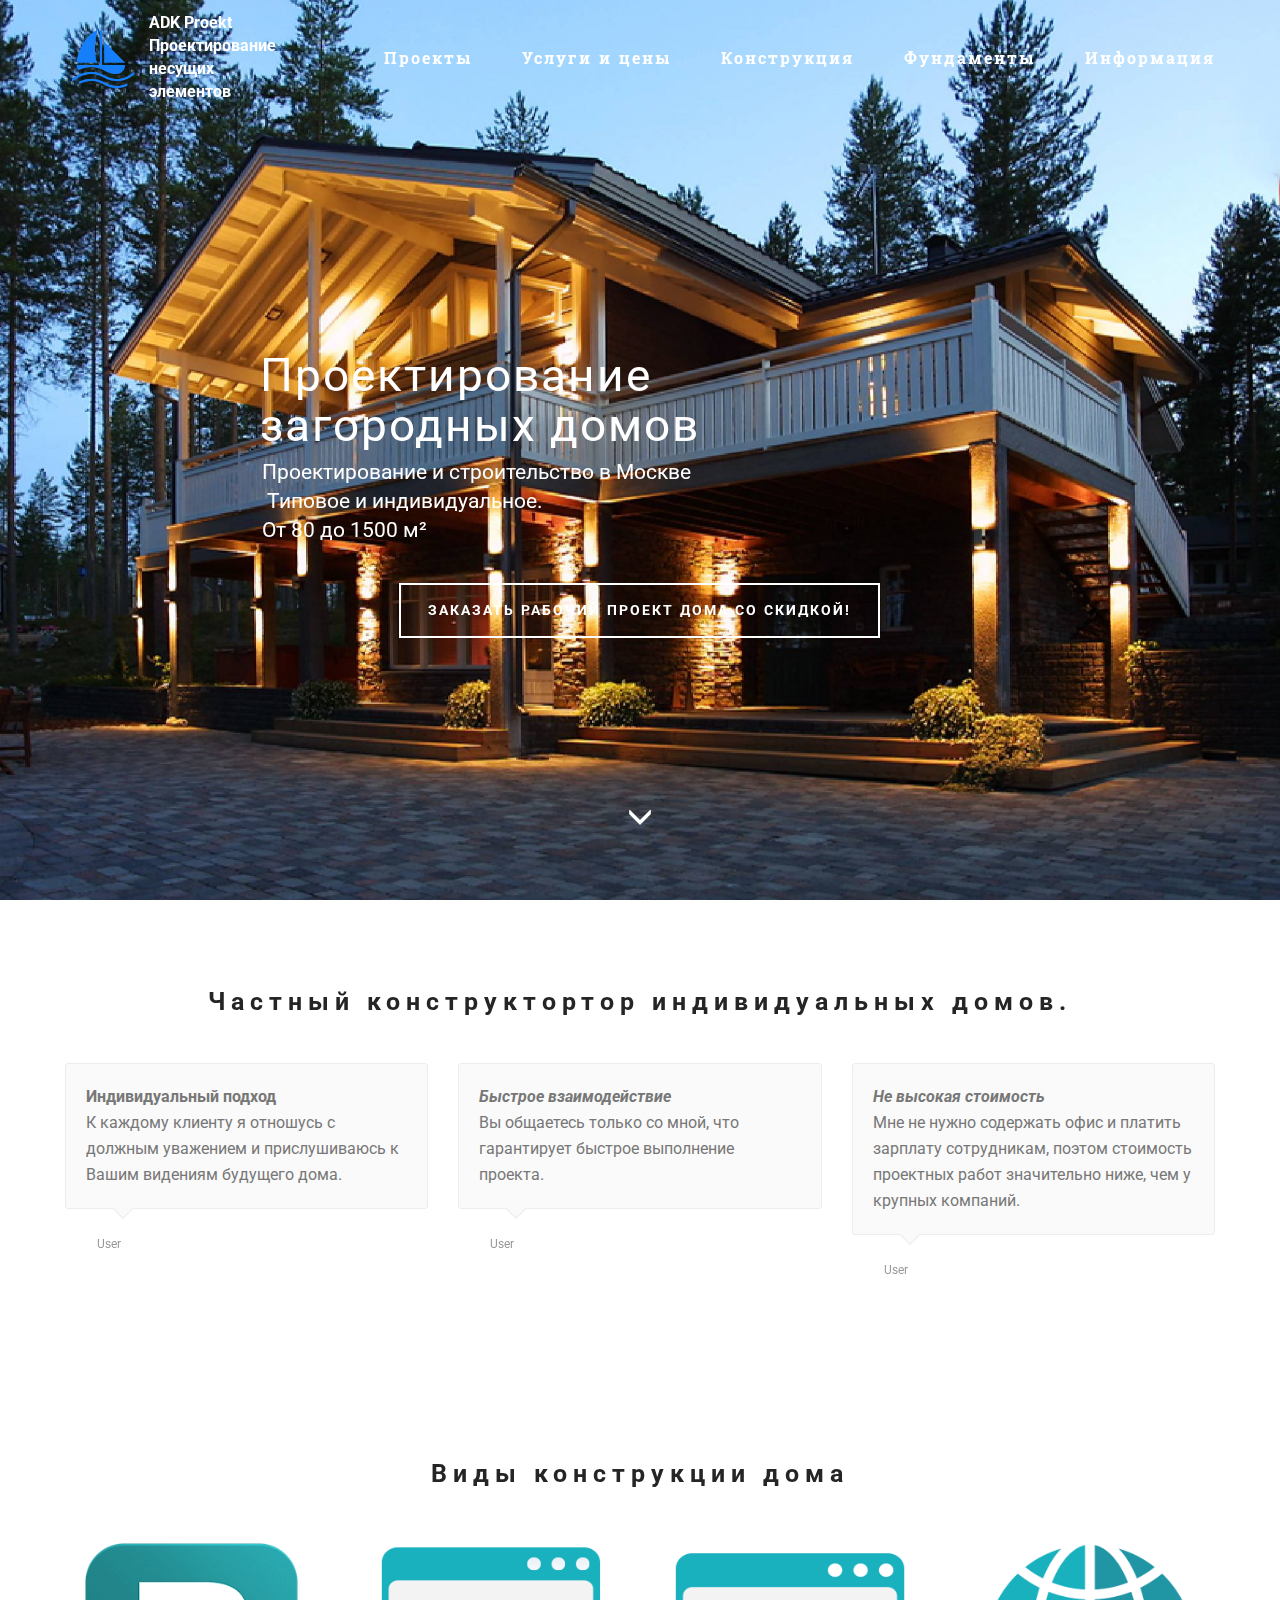
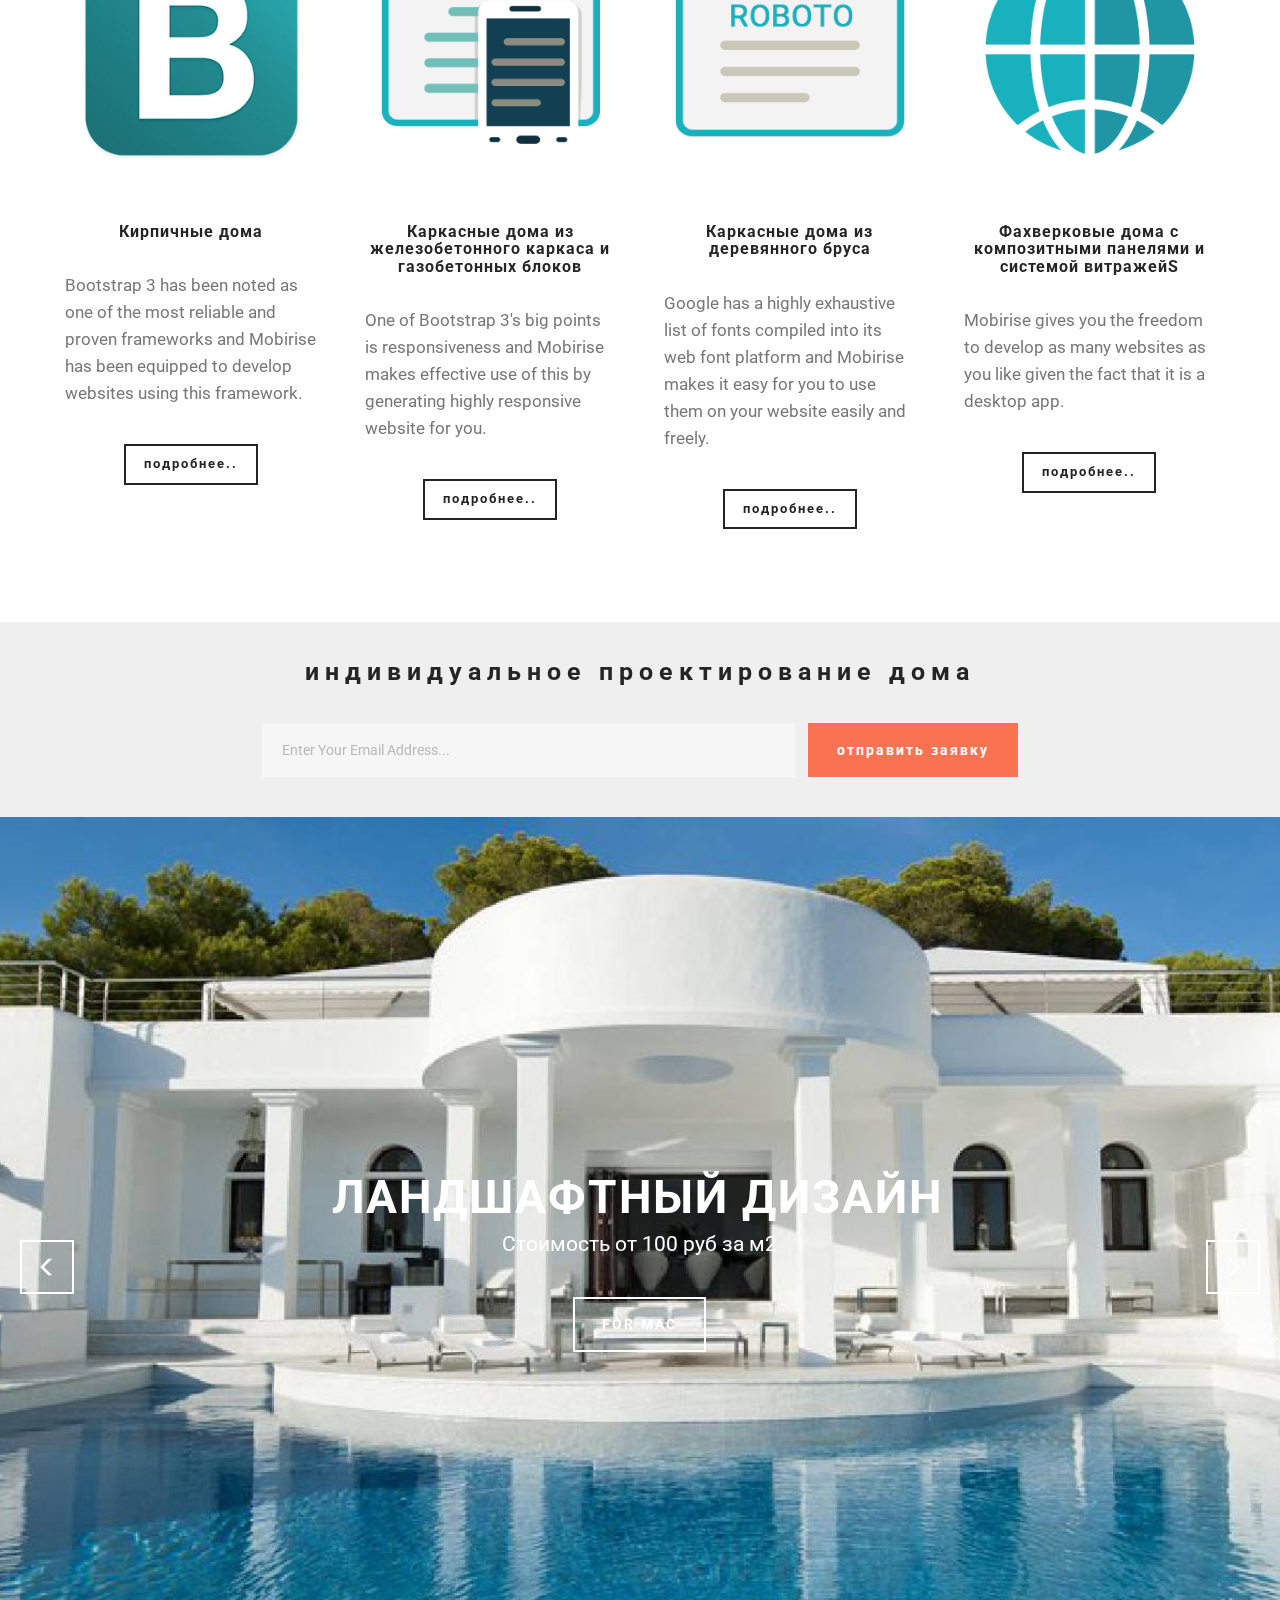
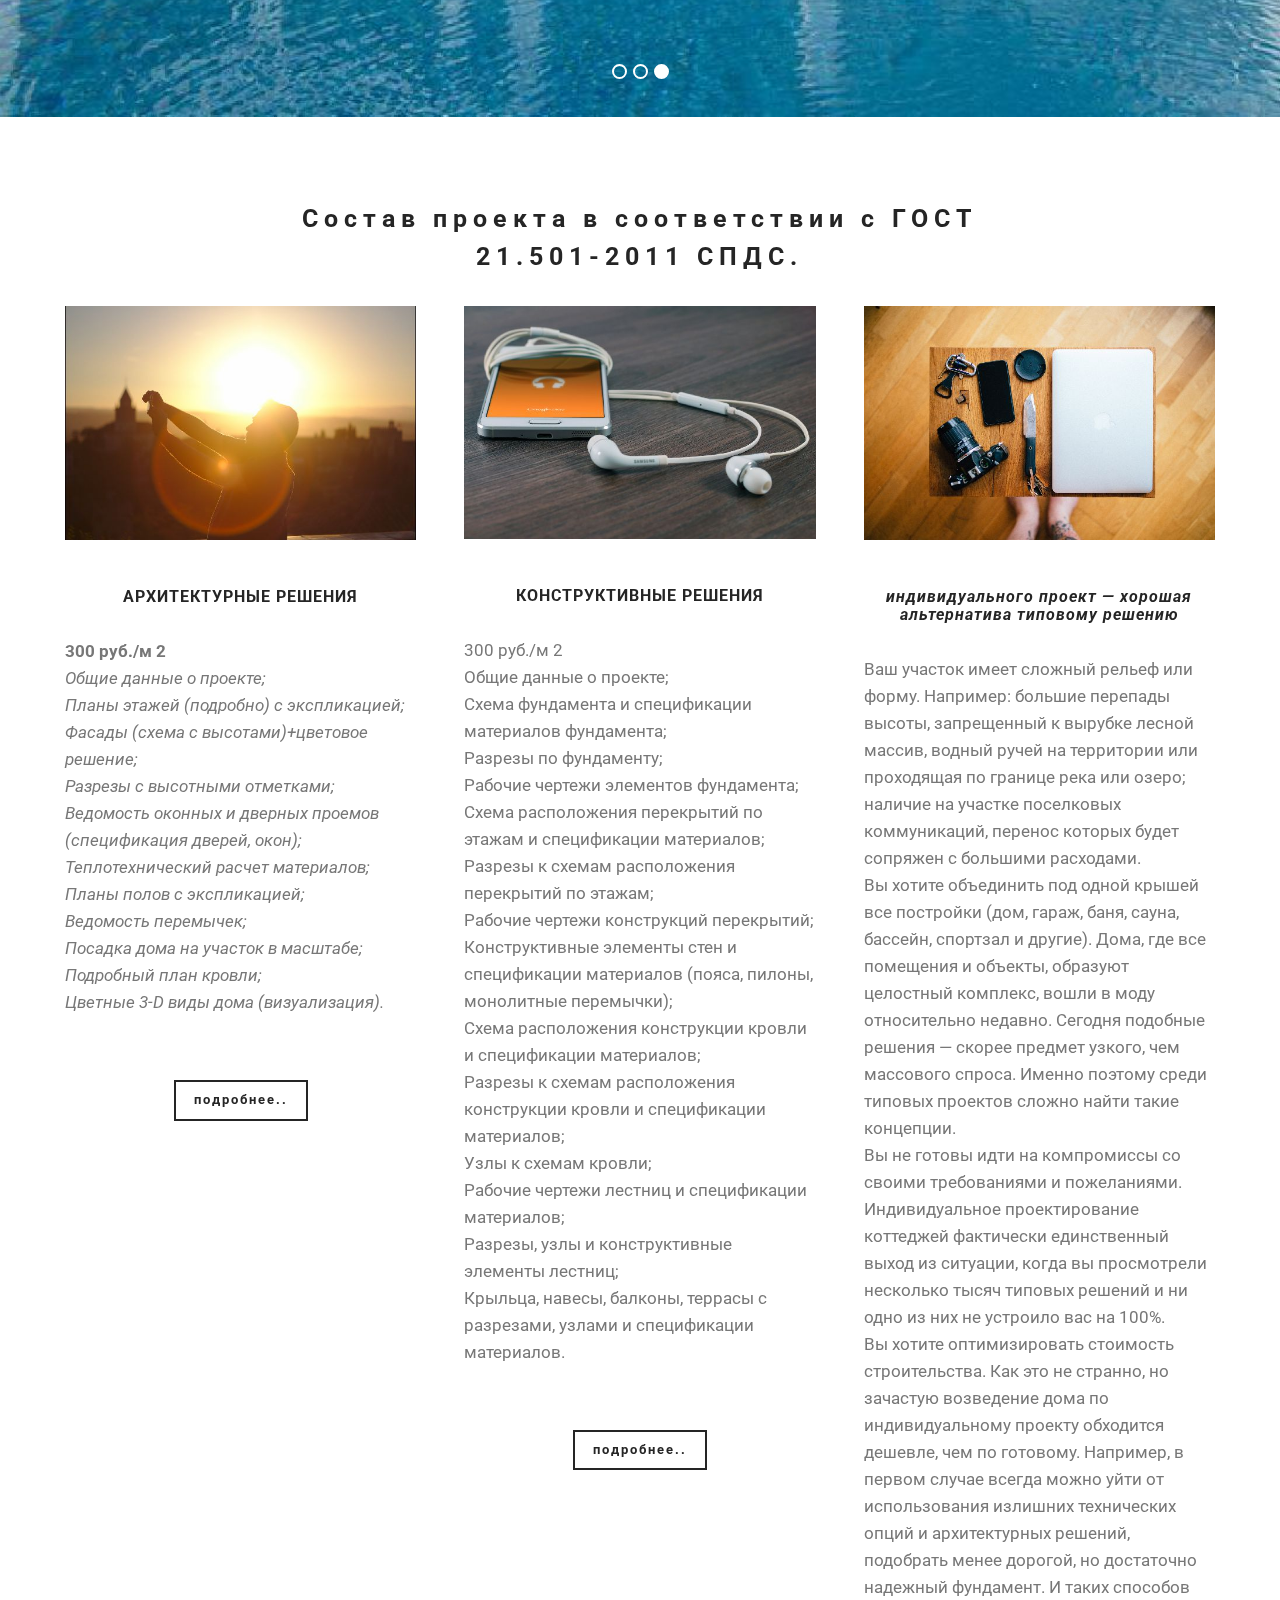
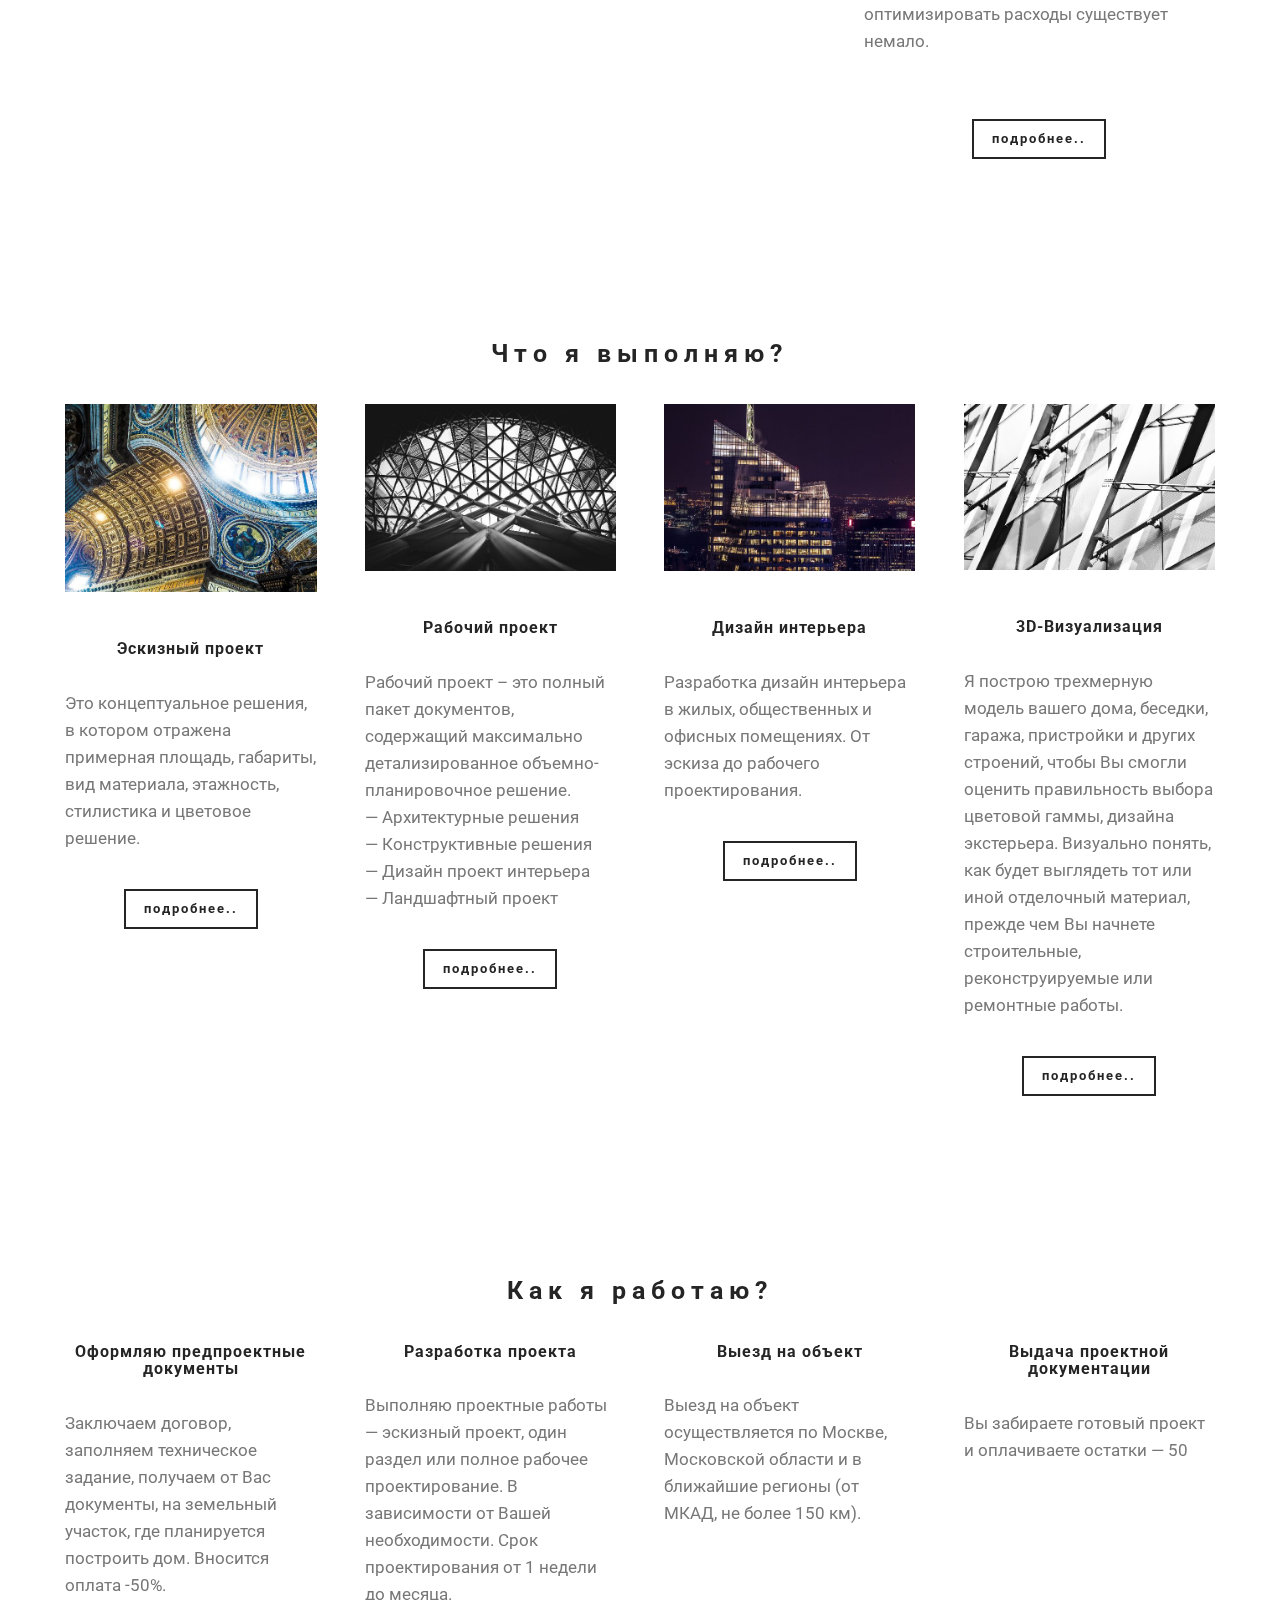
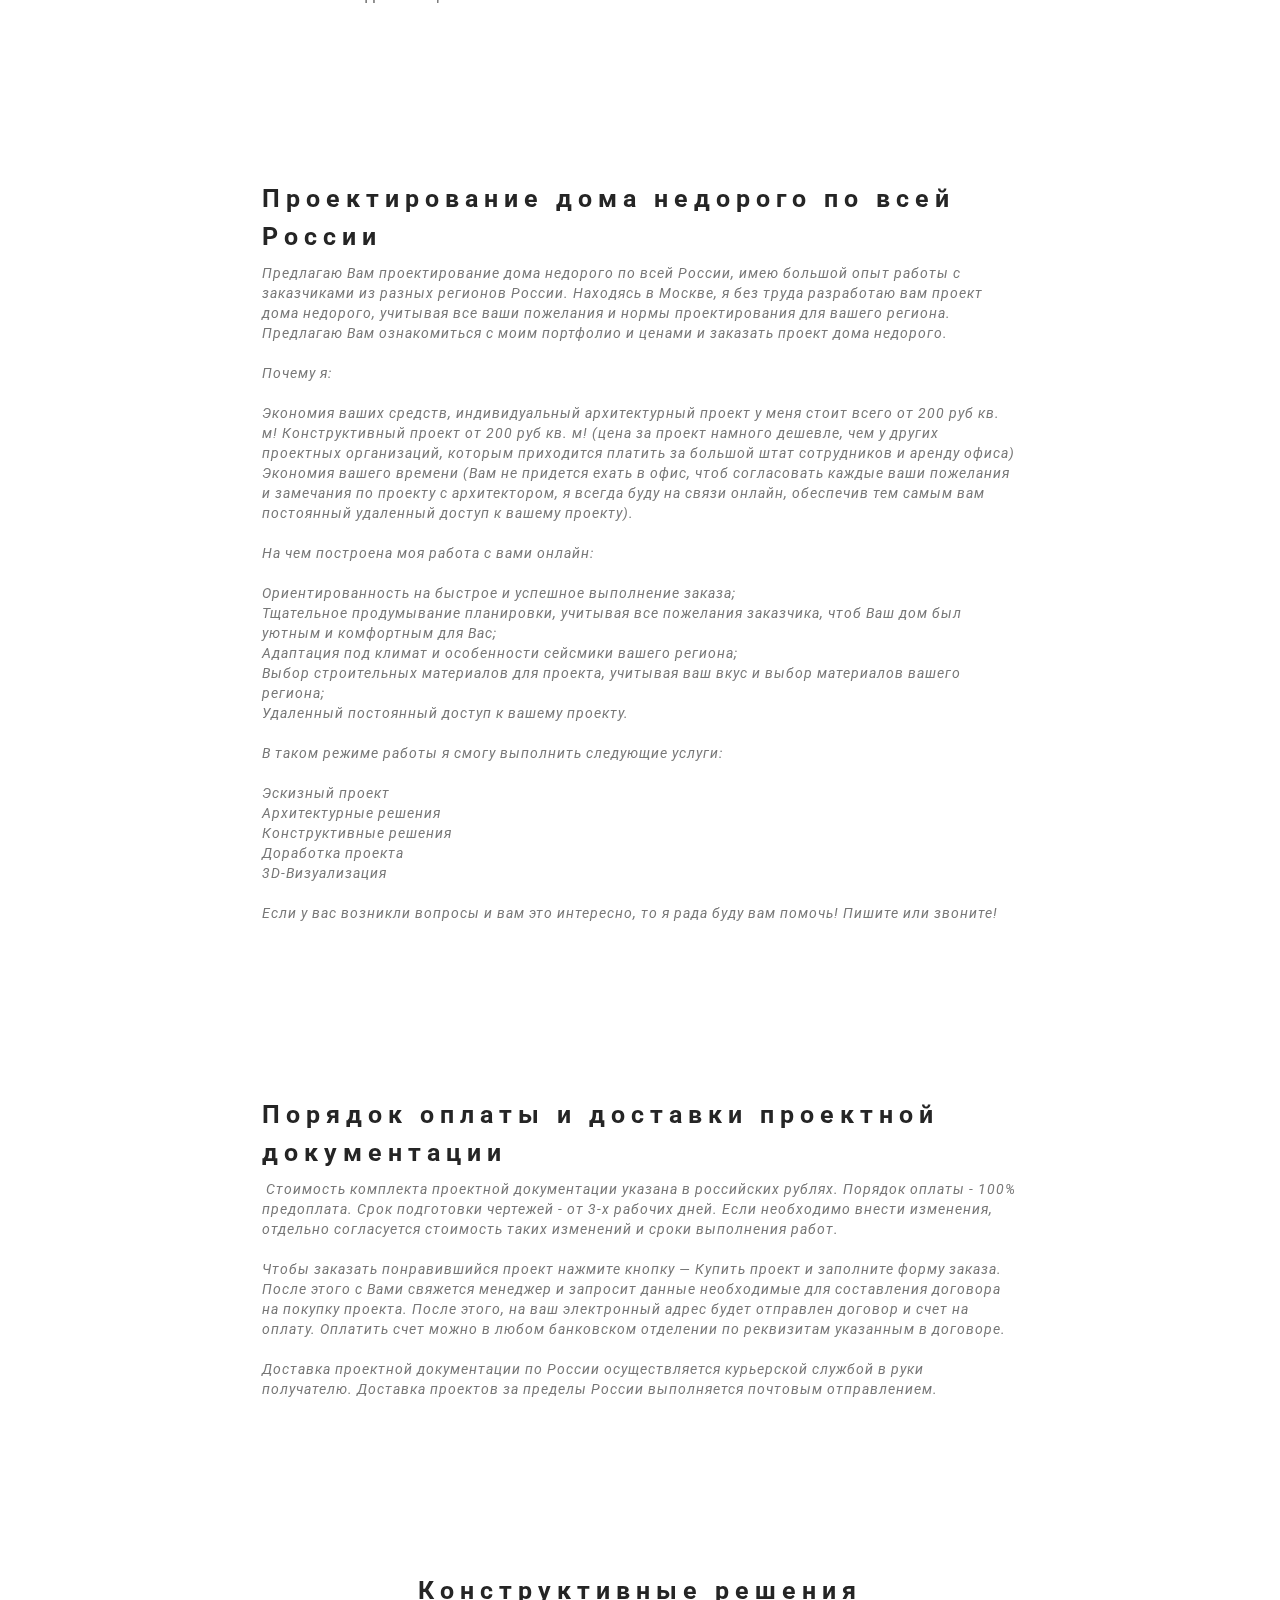
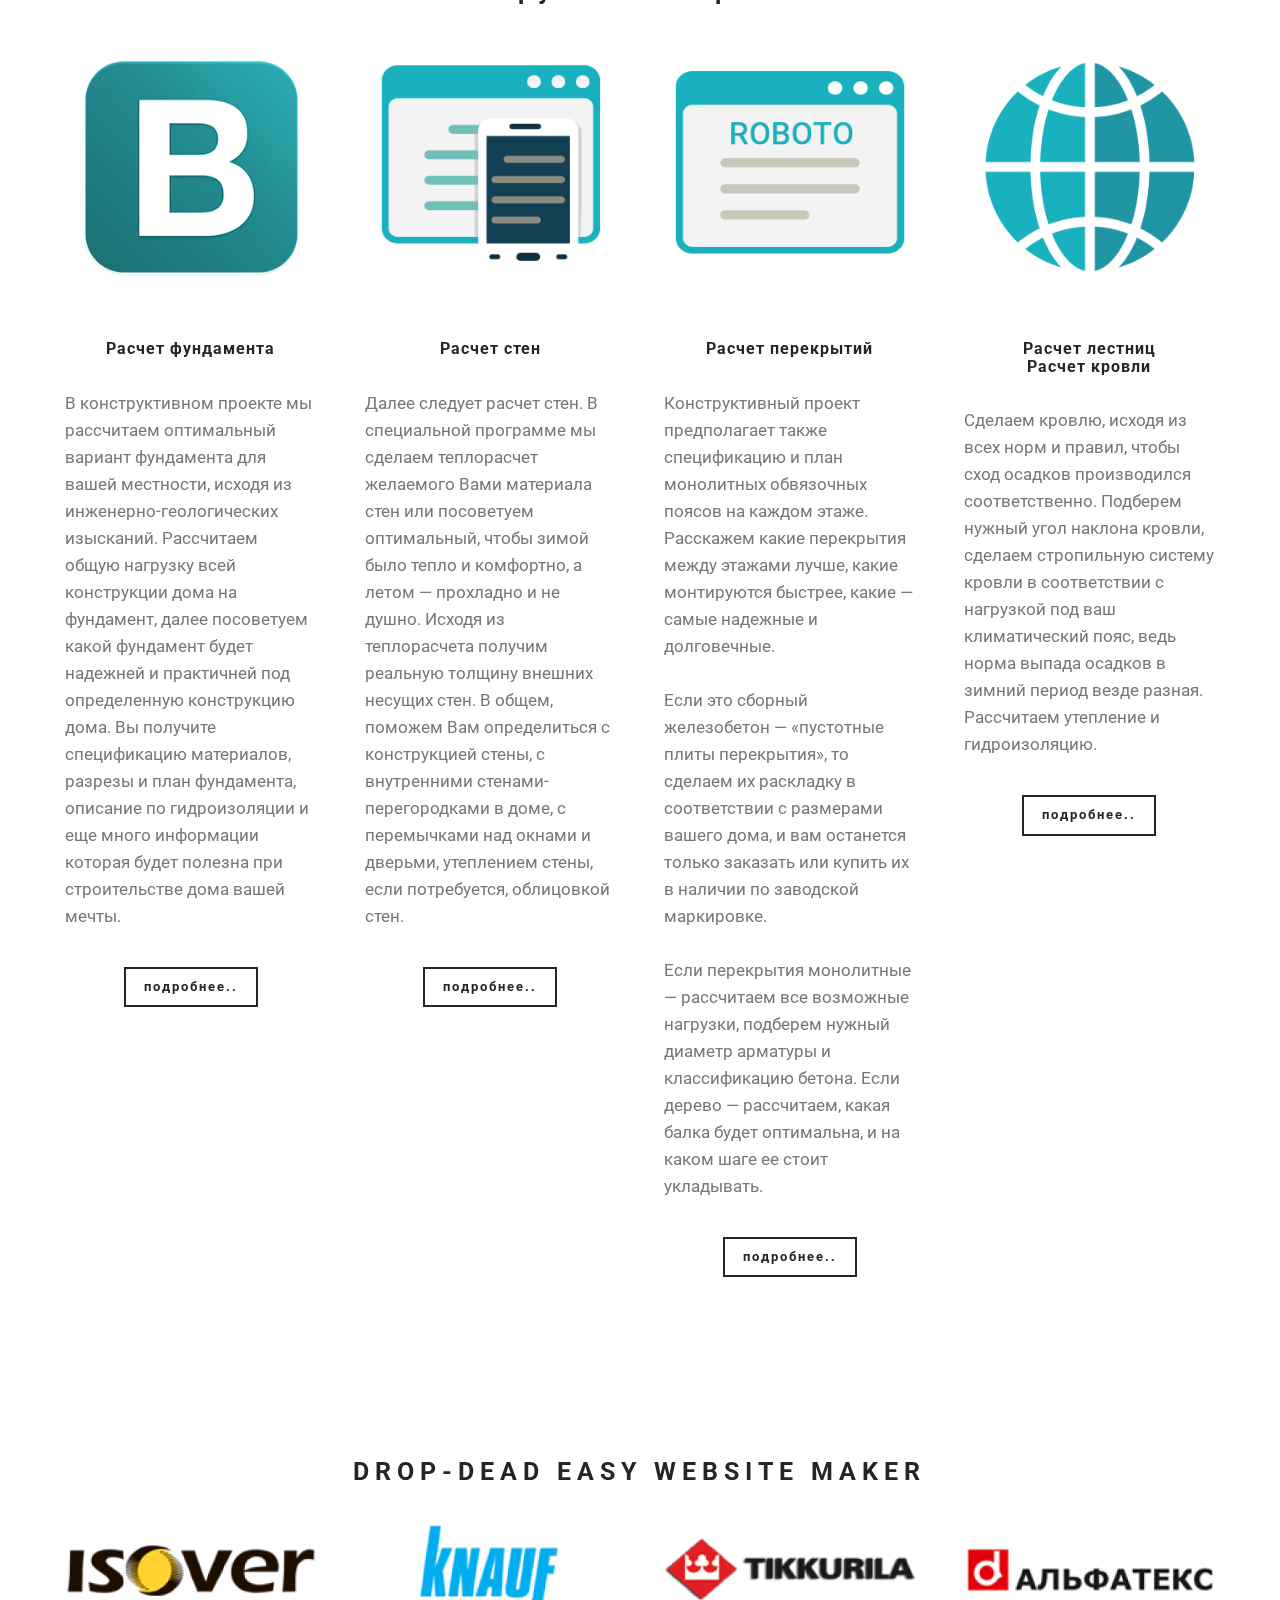
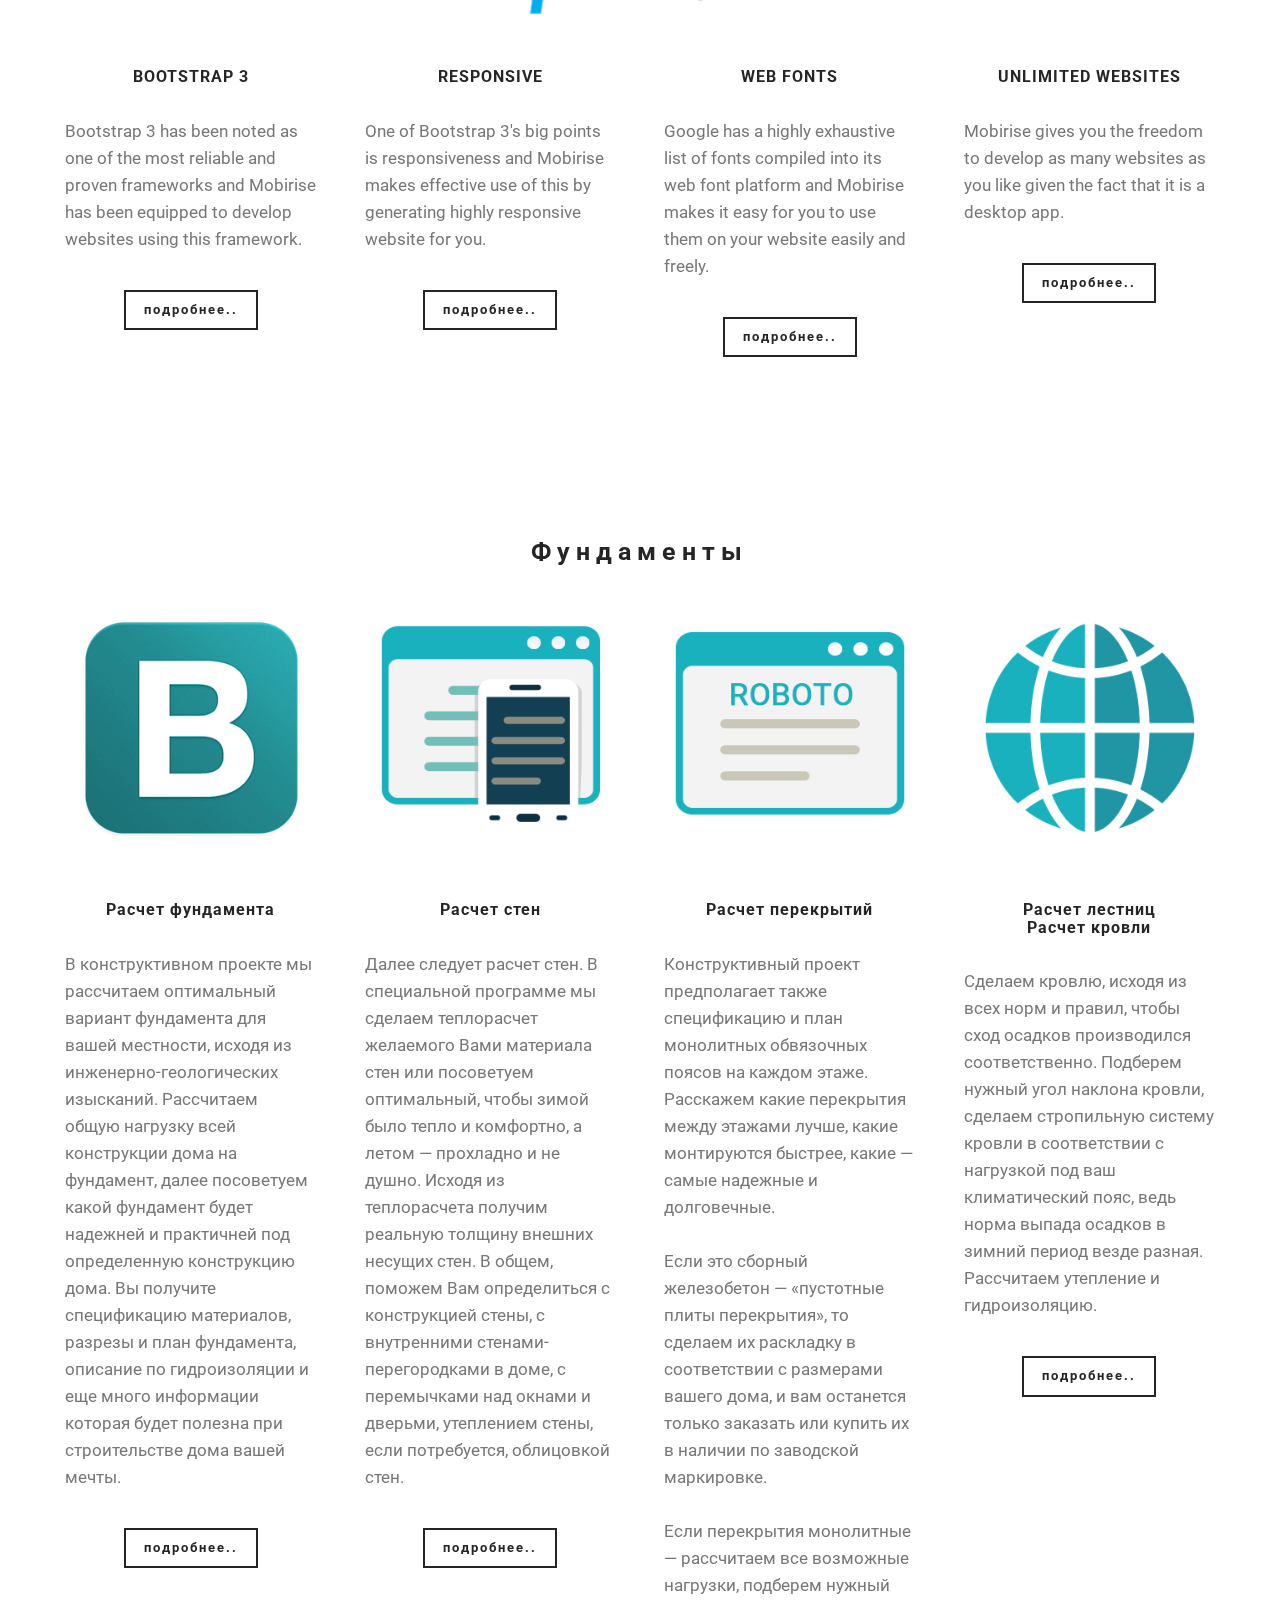
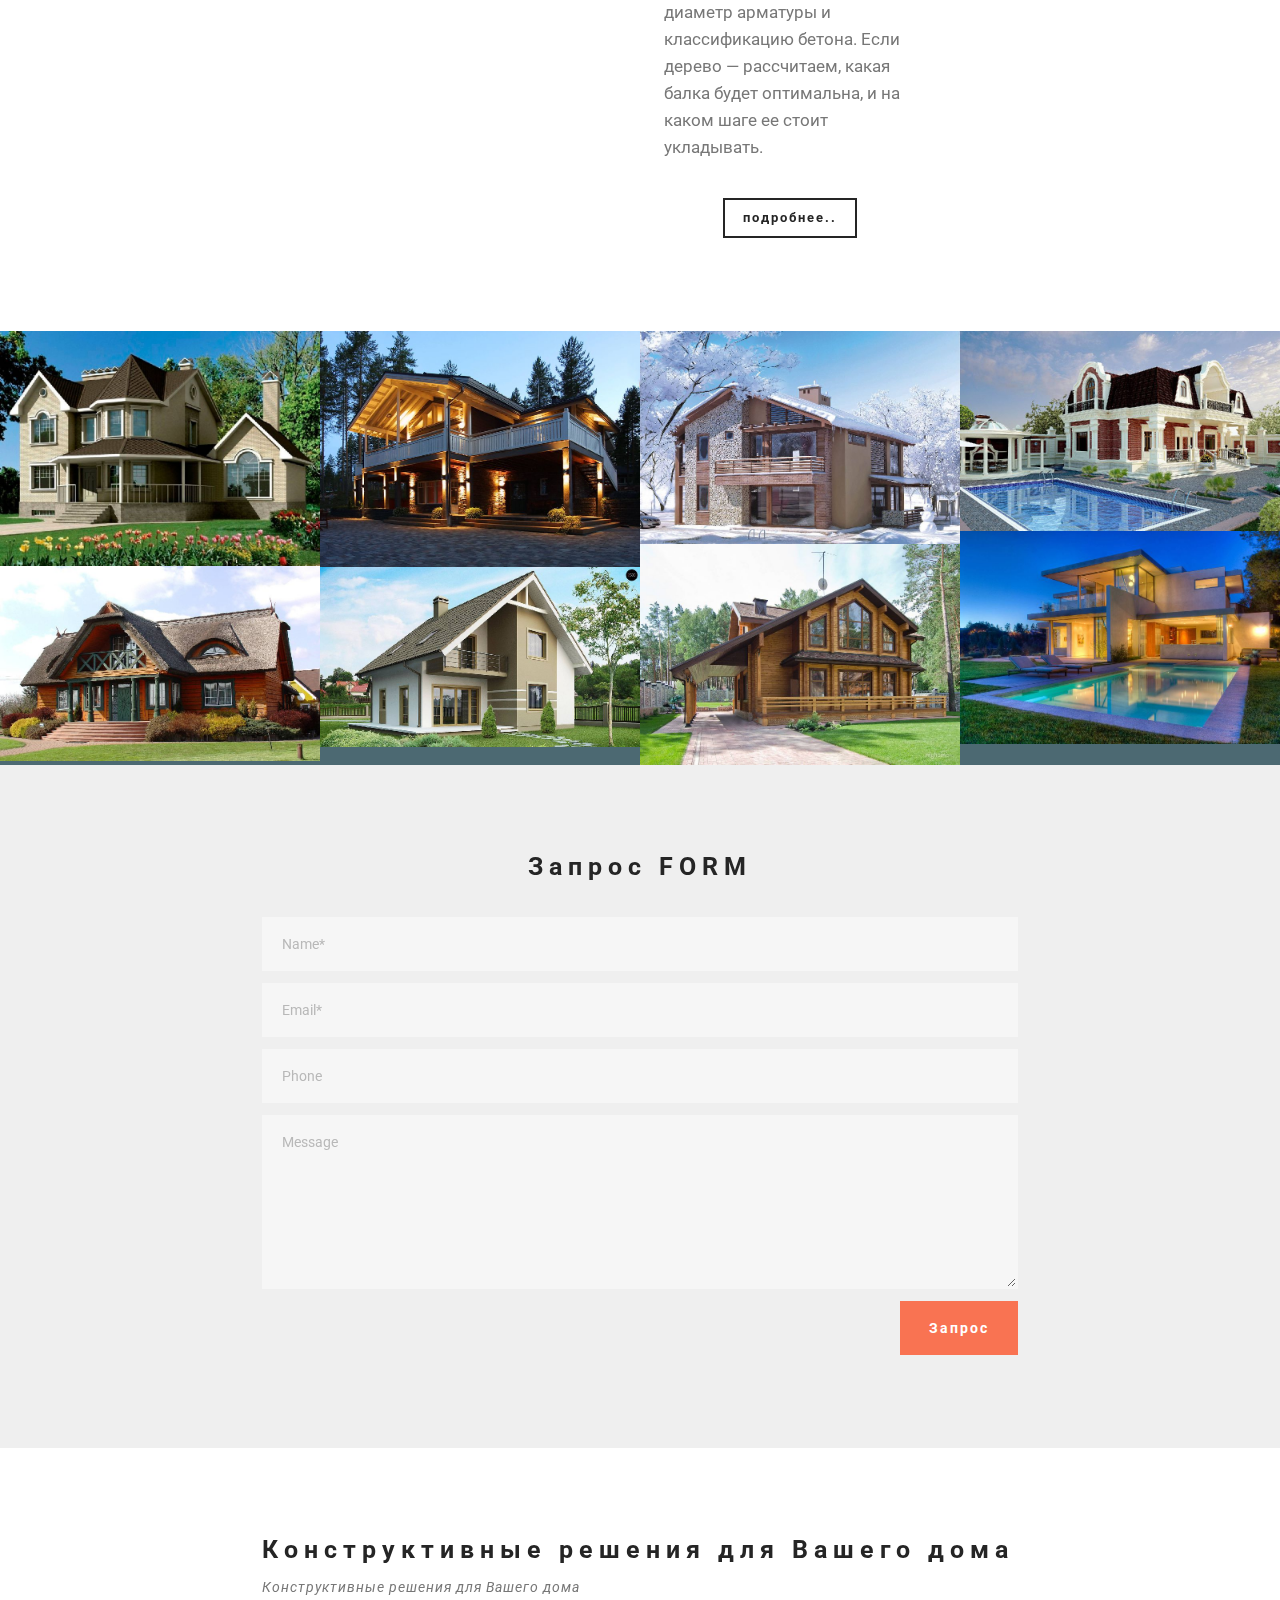
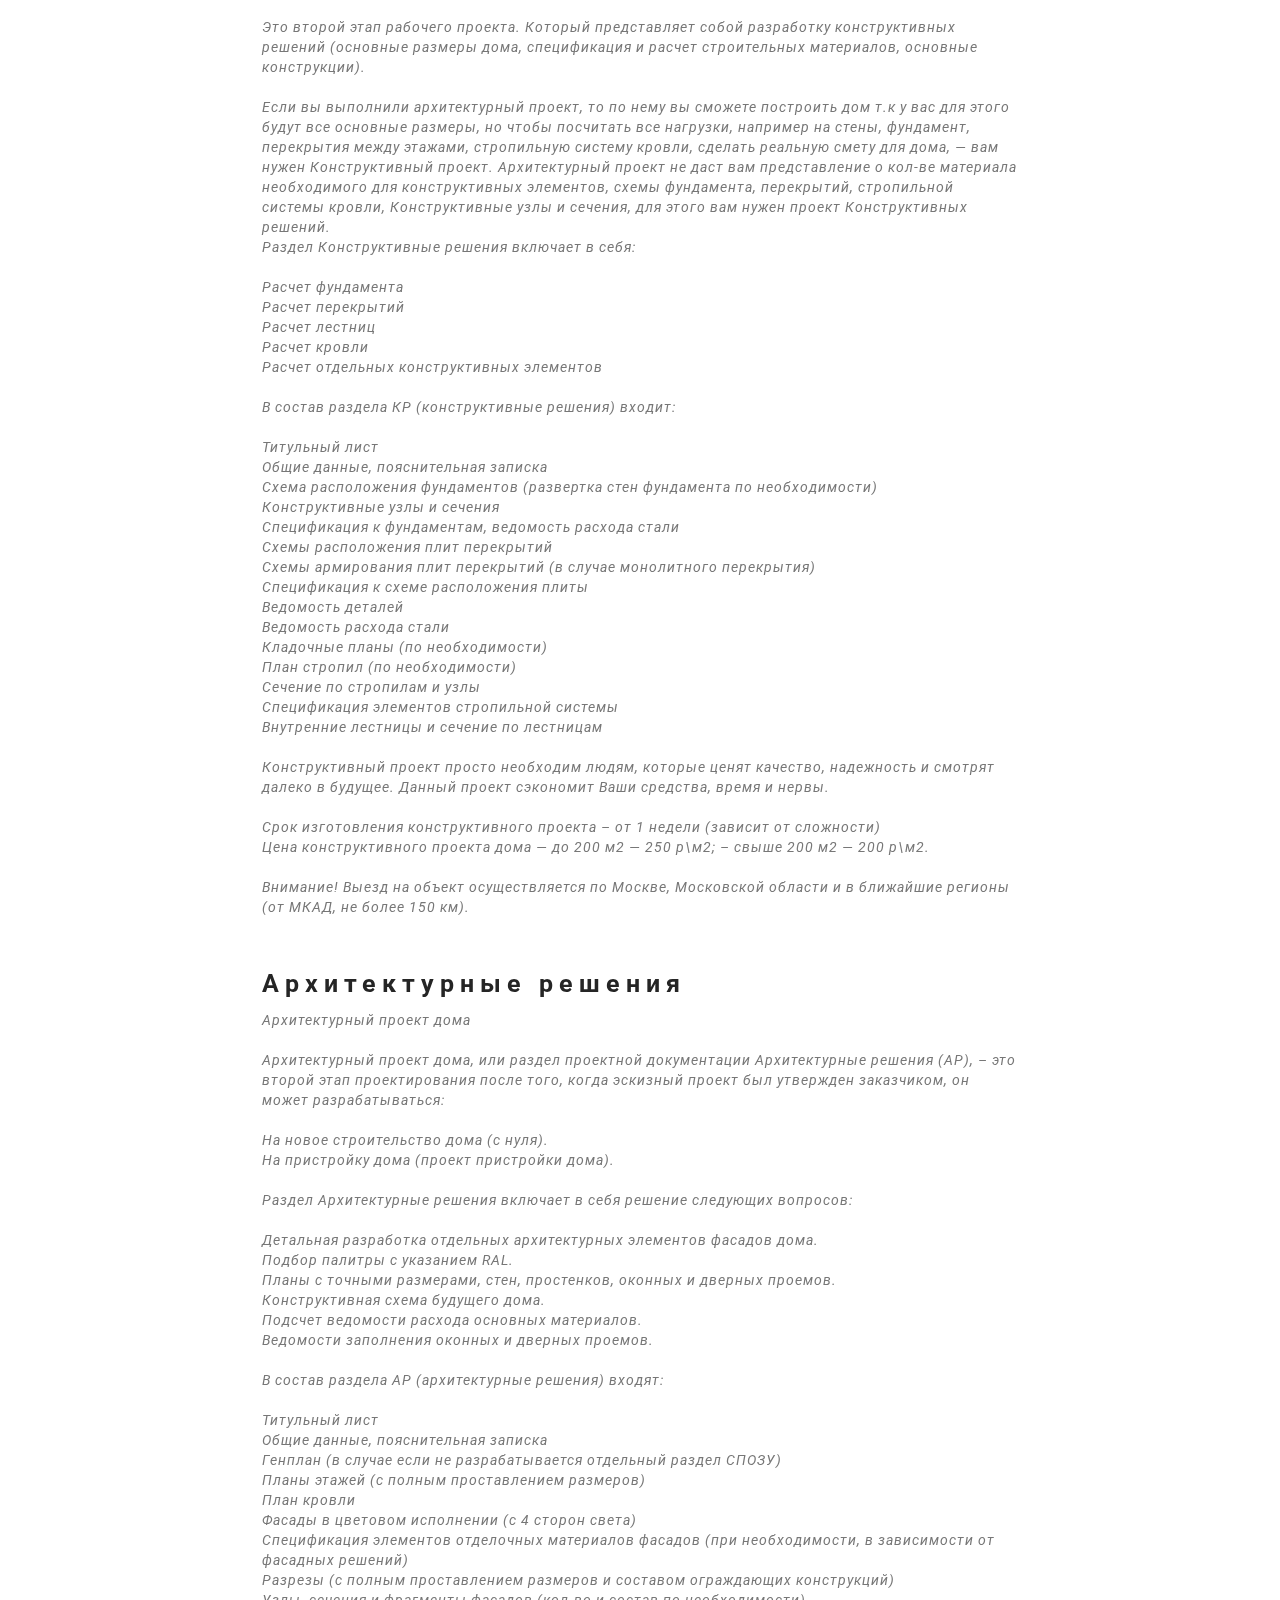
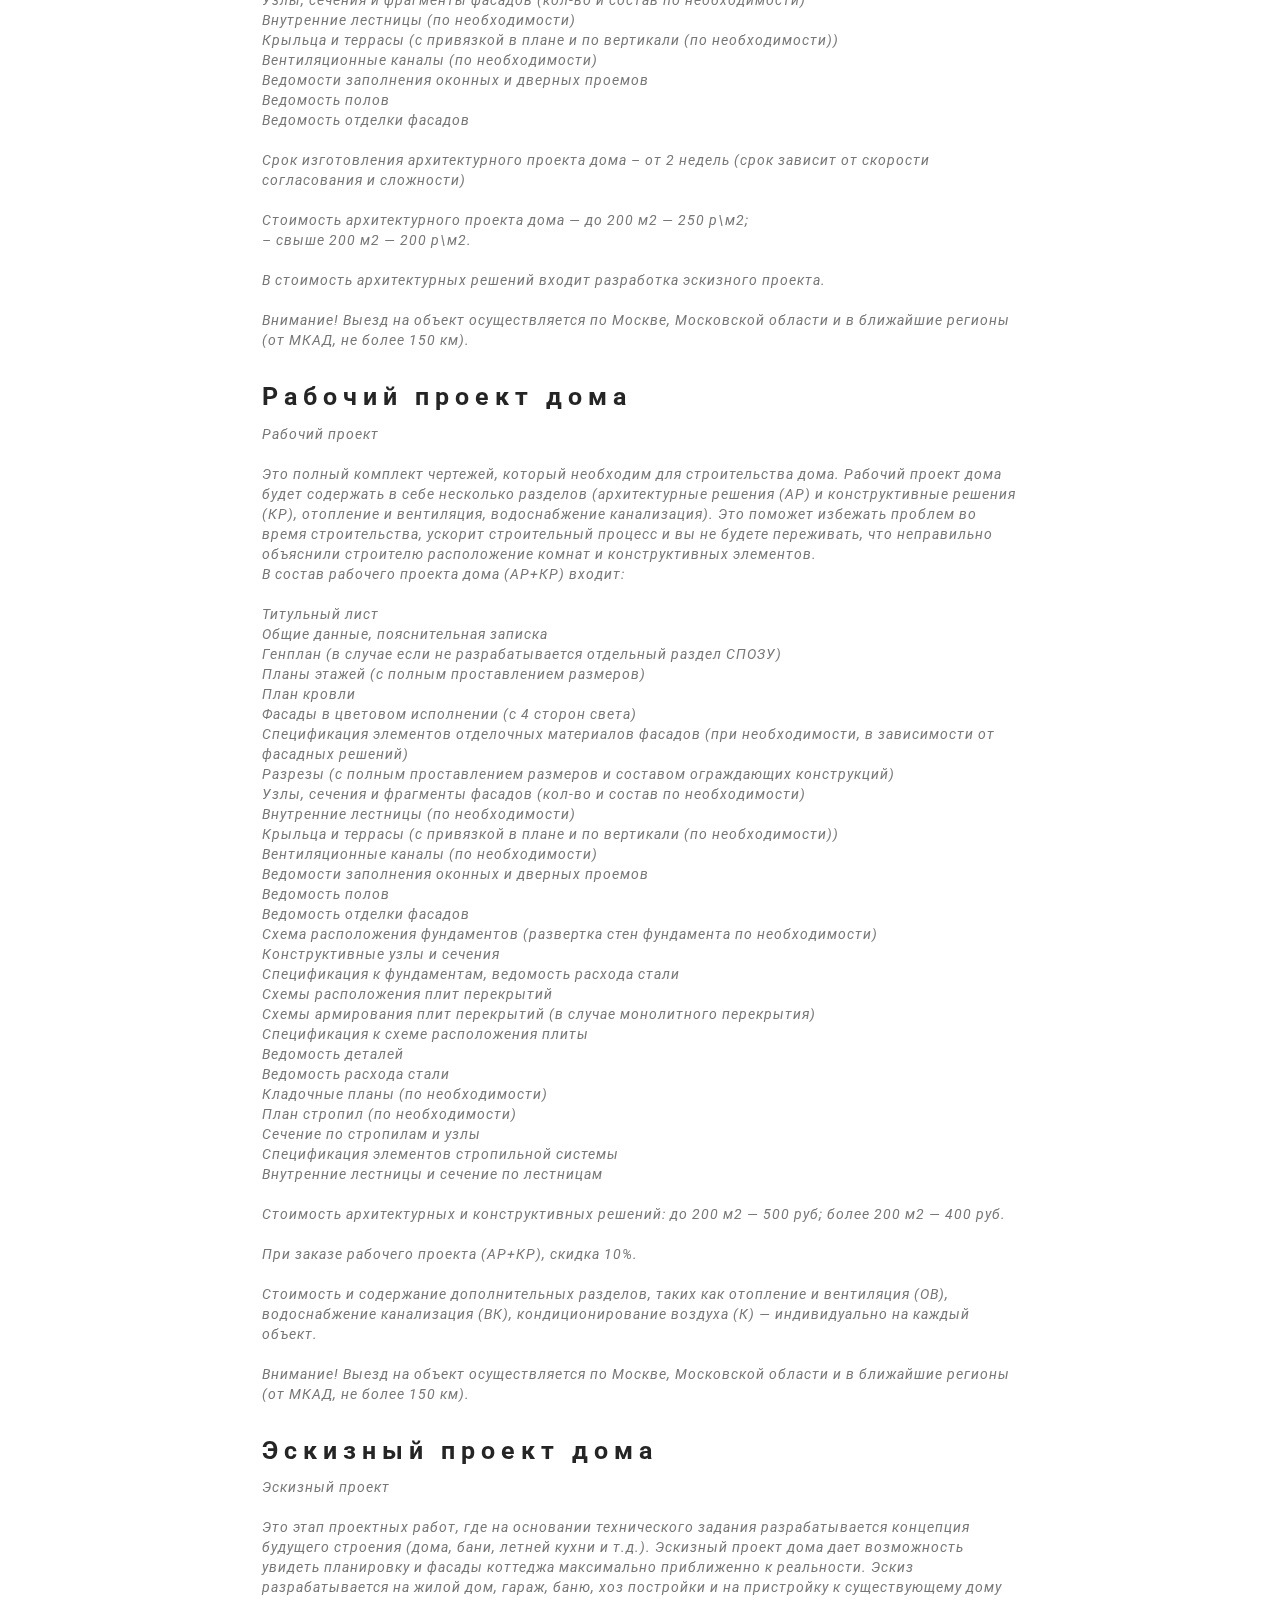
==== commit 4937645e: "Add files via upload" ====
--- a/index.html
+++ b/index.html
@@ -1,50 +1,53 @@
-<!DOCTYPE html>
-<html>
-<head>
-  <!-- Site made with Mobirise Website Builder v3.11, https://adkdom.tk -->
-  <meta charset="UTF-8">
-  <meta http-equiv="X-UA-Compatible" content="IE=edge">
-  <meta name="generator" content="Mobirise v3.11, adkdom.tk">
-  <meta name="viewport" content="width=device-width, initial-scale=1">
-  <link rel="shortcut icon" href="./assets/images/1484018263-icon-44-sailing-boat-water-128x128.png" type="image/x-icon">
-  <meta name="description" content="проект расчет фундаменты конструкции здания">
-  <title>проект дома здания</title>
-  <link rel="stylesheet" href="https://fonts.googleapis.com/css?family=Roboto:700,400&amp;subset=cyrillic,latin,greek,vietnamese">
-  <link rel="stylesheet" href="./assets/bootstrap/css/bootstrap.min.css">
-  <link rel="stylesheet" href="./assets/animate.css/animate.min.css">
-  <link rel="stylesheet" href="./assets/mobirise/css/style.css">
-  <link rel="stylesheet" href="./assets/mobirise-slider/style.css">
-  <link rel="stylesheet" href="./assets/mobirise-gallery/style.css">
-  <link rel="stylesheet" href="./assets/mobirise/css/mbr-additional.css" type="text/css">
-  
-  
-  
-</head>
-<body>
-<section class="mbr-navbar mbr-navbar--freeze mbr-navbar--absolute mbr-navbar--transparent mbr-navbar--sticky mbr-navbar--auto-collapse" id="menu-0">
-    <div class="mbr-navbar__section mbr-section">
-        <div class="mbr-section__container container">
-            <div class="mbr-navbar__container">
-                <div class="mbr-navbar__column mbr-navbar__column--s mbr-navbar__brand">
-                    <span class="mbr-navbar__brand-link mbr-brand mbr-brand--inline">
-                        <span class="mbr-brand__logo"><a href="adkdom.tk"><img src="./assets/images/1484018263-icon-44-sailing-boat-water-128x128.png" class="mbr-navbar__brand-img mbr-brand__img" alt="Mobirise"></a></span>
-                        <span class="mbr-brand__name"><a class="mbr-brand__name text-white" href="adkdom.tk">ADK Dom<br>Проектирование несущих элементов<br></a></span>
-                    </span>
-                </div>
-                <div class="mbr-navbar__hamburger mbr-hamburger"><span class="mbr-hamburger__line"></span></div>
-                <div class="mbr-navbar__column mbr-navbar__menu">
-                    <nav class="mbr-navbar__menu-box mbr-navbar__menu-box--inline-right">
-                        <div class="mbr-navbar__column">
-                            <ul class="mbr-navbar__items mbr-navbar__items--right float-left mbr-buttons mbr-buttons--freeze mbr-buttons--right btn-decorator mbr-buttons--active mbr-buttons--only-links"><li class="mbr-navbar__item"><a class="mbr-buttons__link btn text-white" href="index.html#form2-n">Проекты</a></li> <li class="mbr-navbar__item"><a class="mbr-buttons__link btn text-white" href="index.html#slider-2">Услуги и цены</a></li>  <li class="mbr-navbar__item"><a class="mbr-buttons__link btn text-white" href="index.html#features1-o">Конструкция</a></li><li class="mbr-navbar__item"><a class="mbr-buttons__link btn text-white" href="index.html#header3-v">Фундаменты</a></li><li class="mbr-navbar__item"><a class="mbr-buttons__link btn text-white" href="index.html#header3-x">Информация</a></li></ul>                            
-                            
-                        </div>
-                    </nav>
-                </div>
-            </div>
-        </div>
-    </div>
-</section>
-
+<!DOCTYPE html>
+<html class="desktop mbr-site-loaded"><head>
+<meta http-equiv="content-type" content="text/html; charset=UTF-8">
+  <!-- Site made with Mobirise Website Builder v3.11, https://adkdom.tk -->
+  <meta charset="UTF-8">
+  <meta http-equiv="X-UA-Compatible" content="IE=edge">
+  <meta name="generator" content="Mobirise v3.11, adkdom.tk">
+  <meta name="viewport" content="width=device-width, initial-scale=1">
+  <link rel="shortcut icon" href="./assets/images/1484018263-icon-44-sailing-boat-water-128x128.png" type="image/x-icon">
+  <meta name="description" content="проект расчет фундаменты конструкции здания">
+  <title>проект дома здания</title>
+  <link rel="stylesheet" href="https://fonts.googleapis.com/css?family=Roboto:700,400&amp;subset=cyrillic,latin,greek,vietnamese">
+  <link rel="stylesheet" href="./assets/bootstrap/css/bootstrap.min.css">
+  <link rel="stylesheet" href="./assets/animate.css/animate.min.css">
+  <link rel="stylesheet" href="./assets/mobirise/css/style.css">
+  <link rel="stylesheet" href="./assets/mobirise-slider/style.css">
+  <link rel="stylesheet" href="./assets/mobirise-gallery/style.css">
+  <link rel="stylesheet" href="./assets/mobirise/css/mbr-additional.css" type="text/css">
+  
+  
+  
+<style type="text/css" id="jarallax-clip-0">#jarallax-container-0 {
+   clip: rect(0px 100px 100px 0);
+   clip: rect(0px, 100px, 100px, 0);
+}</style></head>
+<body><section id="top-1" class="engine"><a href="https://adkdom.tk">adkdom.tk</a> Mobirise v3.11</section>
+<section class="mbr-navbar mbr-navbar--freeze mbr-navbar--absolute mbr-navbar--transparent mbr-navbar--sticky mbr-navbar--auto-collapse mbr-navbar--stuck mbr-navbar--short" id="menu-0">
+    <div class="mbr-navbar__section mbr-section">
+        <div class="mbr-section__container container">
+            <div class="mbr-navbar__container">
+                <div class="mbr-navbar__column mbr-navbar__column--s mbr-navbar__brand">
+                    <span class="mbr-navbar__brand-link mbr-brand mbr-brand--inline">
+                        <span class="mbr-brand__logo"><a href="index.html"><img src="./assets/images/1484018263-icon-44-sailing-boat-water-128x128.png" class="mbr-navbar__brand-img mbr-brand__img" alt="Mobirise"></a></span>
+                        <span class="mbr-brand__name"><a class="mbr-brand__name text-white" href="index.html">ADK Proekt<br>Проектирование несущих элементов<br></a></span>
+                    </span>
+                </div>
+                <div class="mbr-navbar__hamburger mbr-hamburger mbr-added"><span class="mbr-hamburger__line"></span></div>
+                <div class="mbr-navbar__column mbr-navbar__menu">
+                    <nav class="mbr-navbar__menu-box mbr-navbar__menu-box--inline-right">
+                        <div class="mbr-navbar__column">
+                            <ul class="mbr-navbar__items mbr-navbar__items--right float-left mbr-buttons mbr-buttons--freeze mbr-buttons--right btn-decorator mbr-buttons--active mbr-buttons--only-links"><li class="mbr-navbar__item"><a class="mbr-buttons__link btn text-white" href="index.html#features1-17">Проекты</a></li> <li class="mbr-navbar__item"><a class="mbr-buttons__link btn text-white" href="index.html#features1-4">Услуги и цены</a></li>  <li class="mbr-navbar__item"><a class="mbr-buttons__link btn text-white" href="index.html#features1-18">Конструкция</a></li><li class="mbr-navbar__item"><a class="mbr-buttons__link btn text-white" href="index.html#features1-188">Фундаменты</a></li><li class="mbr-navbar__item"><a class="mbr-buttons__link btn text-white" href="index.html#header3-u">Информация</a></li></ul>                            
+                            
+                        </div>
+                    </nav>
+                </div>
+            </div>
+        </div>
+    </div>
+</section>
+
 <section class="engine"><a rel="external" href="https://adkdom.tk">adkdom.tk</a></section><section class="mbr-box mbr-section mbr-section--relative mbr-section--fixed-size mbr-section--full-height mbr-section--bg-adapted mbr-parallax-background" id="header1-1" style="background-image: url(assets/images/kotd2-2000x1479.jpg);">
     <div class="mbr-box__magnet mbr-box__magnet--sm-padding mbr-box__magnet--center-center mbr-after-navbar">
         
@@ -65,38 +68,139 @@
             </div>
         </div>
     </div>
+</section>
+
+<section class="mbr-section mbr-section--relative mbr-section--fixed-size" id="testimonials1-5" style="background-color: rgb(255, 255, 255);">
+    <div>
+        
+        <div class="mbr-section__container mbr-section__container--std-padding container" style="padding-top: 93px; padding-bottom: 93px;">
+            <div class="row">
+                <div class="col-sm-12">
+                    <h2 class="mbr-section__header">Частный конструктортор индивидуальных домов.</h2>
+                    <ul class="mbr-reviews mbr-reviews--wysiwyg row">
+                        <li class="mbr-reviews__item col-xs-12 col-sm-6 col-md-4">
+                            <div class="mbr-reviews__text"><p class="mbr-reviews__p"><strong>Индивидуальный подход</strong></p><p class="mbr-reviews__p">К каждому клиенту я отношусь с должным уважением и прислушиваюсь к Вашим видениям будущего дома.</p></div>
+                            <div class="mbr-reviews__author mbr-reviews__author--short">
+                                <div class="mbr-reviews__author-name"></div>
+                                <div class="mbr-reviews__author-bio">User<br><br></div>
+                            </div>
+                        </li><li class="mbr-reviews__item col-xs-12 col-sm-6 col-md-4">
+                            <div class="mbr-reviews__text"><p class="mbr-reviews__p"><em><strong>Быстрое взаимодействие</strong></em></p><p class="mbr-reviews__p">Вы общаетесь только со мной, что гарантирует быстрое выполнение проекта.</p></div>
+                            <div class="mbr-reviews__author mbr-reviews__author--short">
+                                <div class="mbr-reviews__author-name"></div>
+                                <div class="mbr-reviews__author-bio">User</div>
+                            </div>
+                        </li><li class="mbr-reviews__item col-xs-12 col-sm-6 col-md-4">
+                            <div class="mbr-reviews__text"><p class="mbr-reviews__p"><strong><em>Не высокая стоимость</em></strong></p><p class="mbr-reviews__p">Мне
+ не нужно содержать офис и платить зарплату сотрудникам, поэтом 
+стоимость проектных работ значительно ниже, чем у крупных компаний.</p></div>
+                            <div class="mbr-reviews__author mbr-reviews__author--short">
+                                <div class="mbr-reviews__author-name"></div>
+                                <div class="mbr-reviews__author-bio">User</div>
+                            </div>
+                        </li>
+                    </ul>
+                </div>
+            </div>
+        </div>
+    </div>
 </section>
 
-<section class="mbr-section mbr-section--relative mbr-section--fixed-size" id="testimonials1-5" style="background-color: rgb(255, 255, 255);">
-    <div>
-        
-        <div class="mbr-section__container mbr-section__container--std-padding container" style="padding-top: 93px; padding-bottom: 93px;">
-            <div class="row">
-                <div class="col-sm-12">
-                    <h2 class="mbr-section__header">Частный конструктортор индивидуальных домов</h2>
-                    <ul class="mbr-reviews mbr-reviews--wysiwyg row">
-                        <li class="mbr-reviews__item col-xs-12 col-sm-6 col-md-4">
-                            <div class="mbr-reviews__text"><p class="mbr-reviews__p"><strong>Индивидуальный подход</strong></p><p class="mbr-reviews__p">К каждому клиенту я отношусь с должным уважением и прислушиваюсь к Вашим видениям будущего дома.</p></div>
-                            <div class="mbr-reviews__author mbr-reviews__author--short">
-                                <div class="mbr-reviews__author-name"></div>
-                                <div class="mbr-reviews__author-bio">User<br><br></div>
-                            </div>
-                        </li><li class="mbr-reviews__item col-xs-12 col-sm-6 col-md-4">
-                            <div class="mbr-reviews__text"><p class="mbr-reviews__p"><em><strong>Быстрое взаимодействие</strong></em></p><p class="mbr-reviews__p">Вы общаетесь только со мной, что гарантирует быстрое выполнение проекта.</p></div>
-                            <div class="mbr-reviews__author mbr-reviews__author--short">
-                                <div class="mbr-reviews__author-name"></div>
-                                <div class="mbr-reviews__author-bio">User</div>
-                            </div>
-                        </li><li class="mbr-reviews__item col-xs-12 col-sm-6 col-md-4">
-                            <div class="mbr-reviews__text"><p class="mbr-reviews__p"><strong><em>Не высокая стоимость</em></strong></p><p class="mbr-reviews__p">Мне не нужно содержать офис и платить зарплату сотрудникам, поэтом стоимость проектных работ значительно ниже, чем у крупных компаний.</p></div>
-                            <div class="mbr-reviews__author mbr-reviews__author--short">
-                                <div class="mbr-reviews__author-name"></div>
-                                <div class="mbr-reviews__author-bio">User</div>
-                            </div>
-                        </li>
-                    </ul>
-                </div>
+<section class="mbr-section mbr-section--relative mbr-section--fixed-size" id="features1-17" style="background-color: rgb(255, 255, 255);">
+    
+    <div class="mbr-section__container mbr-section__container--std-top-padding mbr-section__container--sm-bot-padding mbr-section-title container" style="padding-top: 93px;">
+        <div class="mbr-header mbr-header--center mbr-header--wysiwyg row">
+            <div class="col-sm-8 col-sm-offset-2">
+                <h3 class="mbr-header__text">Виды конструкции дома</h3>
+                
             </div>
+        </div>
+    </div>
+    <div class="mbr-section__container container">
+        <div class="mbr-section__row row">
+            <div class="mbr-section__col col-xs-12 col-md-3 col-sm-6">
+                <div class="mbr-section__container mbr-section__container--center mbr-section__container--middle">
+                    <figure class="mbr-figure"><img src="./assets/images/bootstrap.png" class="mbr-figure__img"></figure>
+                </div>
+                <div class="mbr-section__container mbr-section__container--middle">
+                    <div class="mbr-header mbr-header--reduce mbr-header--center mbr-header--wysiwyg">
+                        <h3 class="mbr-header__text">Кирпичные дома</h3>
+                    </div>
+                </div>
+                <div class="mbr-section__container mbr-section__container--middle">
+                    <div class="mbr-article mbr-article--wysiwyg">
+                        <p>Bootstrap 3 has been noted as one of the most
+ reliable and proven frameworks and Mobirise has been equipped to 
+develop websites using this framework.</p>
+                    </div>
+                </div>
+                <div class="mbr-section__container mbr-section__container--last" style="padding-bottom: 93px;">
+                    <div class="mbr-buttons mbr-buttons--center"><a href="index.html#header3-10" class="mbr-buttons__btn btn btn-wrap btn-xs-lg btn-default">подробнее..</a></div>
+                </div>
+            </div>
+            <div class="mbr-section__col col-xs-12 col-md-3 col-sm-6">
+                <div class="mbr-section__container mbr-section__container--center mbr-section__container--middle">
+                    <figure class="mbr-figure"><img src="./assets/images/responsive.png" class="mbr-figure__img"></figure>
+                </div>
+                <div class="mbr-section__container mbr-section__container--middle">
+                    <div class="mbr-header mbr-header--reduce mbr-header--center mbr-header--wysiwyg">
+                        <h3 class="mbr-header__text">Каркасные дома из железобетонного каркаса и газобетонных блоков</h3>
+                    </div>
+                </div>
+                <div class="mbr-section__container mbr-section__container--middle">
+                    <div class="mbr-article mbr-article--wysiwyg">
+                        <p>One of Bootstrap 3's big points is 
+responsiveness and Mobirise makes effective use of this by generating 
+highly responsive website for you.</p>
+                    </div>
+                </div>
+                <div class="mbr-section__container mbr-section__container--last" style="padding-bottom: 93px;">
+                    <div class="mbr-buttons mbr-buttons--center"><a href="index.html#header3-12" class="mbr-buttons__btn btn btn-wrap btn-xs-lg btn-default">подробнее..</a></div>
+                </div>
+            </div>
+            <div class="clearfix visible-sm-block"></div>
+            <div class="mbr-section__col col-xs-12 col-md-3 col-sm-6">
+                <div class="mbr-section__container mbr-section__container--center mbr-section__container--middle">
+                    <figure class="mbr-figure"><img src="./assets/images/google-fonts.png" class="mbr-figure__img"></figure>
+                </div>
+                <div class="mbr-section__container mbr-section__container--middle">
+                    <div class="mbr-header mbr-header--reduce mbr-header--center mbr-header--wysiwyg">
+                        <h3 class="mbr-header__text">Каркасные дома из деревянного бруса</h3>
+                    </div>
+                </div>
+                <div class="mbr-section__container mbr-section__container--middle">
+                    <div class="mbr-article mbr-article--wysiwyg">
+                        <p>Google has a highly exhaustive list of fonts 
+compiled into its web font platform and Mobirise makes it easy for you 
+to use them on your website easily and freely.</p>
+                    </div>
+                </div>
+                <div class="mbr-section__container mbr-section__container--last" style="padding-bottom: 93px;">
+                    <div class="mbr-buttons mbr-buttons--center"><a href="index.html#header3-12" class="mbr-buttons__btn btn btn-wrap btn-xs-lg btn-default">подробнее..</a></div>
+                </div>
+            </div>
+            
+            <div class="mbr-section__col col-xs-12 col-md-3 col-sm-6">
+                <div class="mbr-section__container mbr-section__container--center mbr-section__container--middle">
+                    <figure class="mbr-figure"><img src="./assets/images/unlimited-websites.png" class="mbr-figure__img"></figure>
+                </div>
+                <div class="mbr-section__container mbr-section__container--middle">
+                    <div class="mbr-header mbr-header--reduce mbr-header--center mbr-header--wysiwyg">
+                        <h3 class="mbr-header__text">Фахверковые дома с композитными панелями и системой витражейS</h3>
+                    </div>
+                </div>
+                <div class="mbr-section__container mbr-section__container--middle">
+                    <div class="mbr-article mbr-article--wysiwyg">
+                        <p>Mobirise gives you the freedom to develop as many websites as you like given the fact that it is a desktop app.</p>
+                    </div>
+                </div>
+                <div class="mbr-section__container mbr-section__container--last" style="padding-bottom: 93px;">
+                    <div class="mbr-buttons mbr-buttons--center"><a href="index.html#features1-17" class="mbr-buttons__btn btn btn-wrap btn-xs-lg btn-default">подробнее..</a></div>
+                </div>
+            </div>
+            
+            
+            
         </div>
     </div>
 </section>
@@ -115,11 +219,11 @@
                             <div class="hide" data-form-alert-success="true">Thanks for filling out form!</div>
                         </div>
                         <form class="mbr-form" action="https://adkdom.tk/" method="post" data-form-title="индивидуальное проектирование дома">
-                            <input type="hidden" value="nxduManPXCAmMoGZjKi3kY20Ypj1aEdpT6NXHl860t1piKjZdstLLI/Hg9DJFYYMeFv205Q2FBd4APDL+WnH/GWzAaWISSgESDZ3+Mp7qLxp1FoKtXZFlrjCkMormehb" data-form-email="true">
+                            <input value="nxduManPXCAmMoGZjKi3kY20Ypj1aEdpT6NXHl860t1piKjZdstLLI/Hg9DJFYYMeFv205Q2FBd4APDL+WnH/GWzAaWISSgESDZ3+Mp7qLxp1FoKtXZFlrjCkMormehb" data-form-email="true" type="hidden">
                             <div class="mbr-form__left">
-                                <input type="email" class="form-control" name="email" required="" placeholder="Enter Your Email Address..." data-form-field="Email">
+                                <input class="form-control" name="email" required="" placeholder="Enter Your Email Address..." data-form-field="Email" type="email">
                             </div>
-                            <div class="mbr-form__right mbr-buttons mbr-buttons--no-offset mbr-buttons--right"><button type="submit" class="mbr-buttons__btn btn btn-lg btn-danger">отправить заявку</button></div>
+                            <div class="mbr-form__right mbr-buttons mbr-buttons--no-offset mbr-buttons--right"><button type="submit" class="mbr-buttons__btn btn btn-lg btn-danger"><span class="btn-text"><span class="btn-text"><span class="btn-text">отправить заявку</span><i class="btn-loader"></i></span><i class="btn-loader"></i></span><i class="btn-loader"></i></button></div>
                         </form>
                     </div>
                 </div>
@@ -128,677 +232,406 @@
         </div>
     </div>
 </section>
-
-<section class="mbr-slider mbr-section mbr-section--no-padding carousel slide" data-ride="carousel" data-wrap="true" data-interval="5000" id="slider-2" style="background-color: rgb(255, 255, 255);">
-    <div class="mbr-section__container">
-        <div>
-            <ol class="carousel-indicators">
-                <li data-app-prevent-settings="" data-target="#slider-2" data-slide-to="0" class="active"></li><li data-app-prevent-settings="" data-target="#slider-2" class="" data-slide-to="1"></li><li data-app-prevent-settings="" data-target="#slider-2" data-slide-to="2"></li>
-            </ol>
-            <div class="carousel-inner" role="listbox">
-                <div class="mbr-box mbr-section mbr-section--relative mbr-section--fixed-size mbr-section--bg-adapted item dark center mbr-section--full-height active" style="background-image: url(assets/images/vill2-2000x1412.jpg);">
-                    <div class="mbr-box__magnet mbr-box__magnet--center-right mbr-box__magnet--sm-padding">
-                                            
-                        <div class=" container">
-                            
-                            <div class="row">
-                                <div class=" col-md-6 col-md-offset-5">  
-
-                                <div class="mbr-hero">
-                                    <h1 class="mbr-hero__text">ПРОЕКТИРОВАНИЕ ЗАГОРОДНЫХ ДОМОВ, ТАУНХАУСОВ, КОТТЕДЖЕЙ</h1>
-
-                                    <p class="mbr-hero__subtext">Выгодное предложение - Архитектурное решение от 200 руб за м2 (Эскиз в подарок)</p>
-                                </div>
-                                <div class="mbr-buttons btn-inverse mbr-buttons--left mbr-buttons--right"> <a class="mbr-buttons__btn btn btn-lg btn-default" href="https://adkdom.tk">FOR MAC</a></div>
-                                </div>
-                            </div>
-                        </div>
-                    </div>
-                </div><div class="mbr-box mbr-section mbr-section--relative mbr-section--fixed-size mbr-section--bg-adapted item dark center mbr-section--full-height" style="background-image: url(assets/images/vill3-2000x1332.jpg);">
-                    <div class="mbr-box__magnet mbr-box__magnet--center-left mbr-box__magnet--sm-padding">
-                                            
-                        <div class=" container">
-                            
-                            <div class="row">
-                                <div class=" col-md-6 col-md-offset-1">  
-
-                                <div class="mbr-hero">
-                                    <h1 class="mbr-hero__text">ДИЗАЙН ИНТЕРЬЕРА ЖИЛЫХ И ОБЩЕСТВЕННЫХ ПОМЕЩЕНИЙ</h1>
-
-                                    <p class="mbr-hero__subtext">Стоимость от 400 руб за м2</p>
-                                </div>
-                                <div class="mbr-buttons btn-inverse mbr-buttons--left"> <a class="mbr-buttons__btn btn btn-lg btn-default" href="https://adkdom.tk">FOR MAC</a></div>
-                                </div>
-                            </div>
-                        </div>
-                    </div>
-                </div><div class="mbr-box mbr-section mbr-section--relative mbr-section--fixed-size mbr-section--bg-adapted item dark center mbr-section--full-height" style="background-image: url(assets/images/vill4-2000x841.jpg);">
-                    <div class="mbr-box__magnet mbr-box__magnet--center-center mbr-box__magnet--sm-padding">
-                                            
-                        <div class=" container">
-                            
-                            <div class="row">
-                                <div class=" col-md-8 col-md-offset-2">  
-
-                                <div class="mbr-hero">
-                                    <h1 class="mbr-hero__text">ЛАНДШАФТНЫЙ ДИЗАЙН</h1>
-
-                                    <p class="mbr-hero__subtext">Стоимость от 100 руб за м2</p>
-                                </div>
-                                <div class="mbr-buttons btn-inverse mbr-buttons--center"> <a class="mbr-buttons__btn btn btn-lg btn-default" href="https://adkdom.tk">FOR MAC</a></div>
-                                </div>
-                            </div>
-                        </div>
-                    </div>
-                </div>
-            </div>
-            
-            <a data-app-prevent-settings="" class="left carousel-control" role="button" data-slide="prev" href="#slider-2">
-                <span class="glyphicon glyphicon-menu-left" aria-hidden="true"></span>
-                <span class="sr-only">Previous</span>
-            </a>
-            <a data-app-prevent-settings="" class="right carousel-control" role="button" data-slide="next" href="#slider-2">
-                <span class="glyphicon glyphicon-menu-right" aria-hidden="true"></span>
-                <span class="sr-only">Next</span>
-            </a>
-        </div>
-    </div>
+
+
+<section class="mbr-slider mbr-section mbr-section--no-padding carousel slide" data-ride="carousel" data-wrap="true" data-interval="5000" id="slider-2" style="background-color: rgb(255, 255, 255);">
+    <div class="mbr-section__container">
+        <div>
+            <ol class="carousel-indicators">
+                <li data-app-prevent-settings="" data-target="#slider-2" data-slide-to="0" class=""></li><li data-app-prevent-settings="" data-target="#slider-2" class="" data-slide-to="1"></li><li data-app-prevent-settings="" data-target="#slider-2" data-slide-to="2" class="active"></li>
+            </ol>
+            <div class="carousel-inner" role="listbox">
+                <div class="mbr-box mbr-section mbr-section--relative mbr-section--fixed-size mbr-section--bg-adapted item dark center mbr-section--full-height" style="background-image: url(assets/images/vill2-2000x1412.jpg);">
+                    <div class="mbr-box__magnet mbr-box__magnet--center-right mbr-box__magnet--sm-padding">
+                                            
+                        <div class=" container">
+                            
+                            <div class="row">
+                                <div class=" col-md-6 col-md-offset-5">  
+
+                                <div class="mbr-hero">
+                                    <h1 class="mbr-hero__text">ПРОЕКТИРОВАНИЕ ЗАГОРОДНЫХ ДОМОВ, ТАУНХАУСОВ, КОТТЕДЖЕЙ</h1>
+
+                                    <p class="mbr-hero__subtext">Выгодное предложение - Архитектурное решение от 200 руб за м2 (Эскиз в подарок)</p>
+                                </div>
+                                <div class="mbr-buttons btn-inverse mbr-buttons--left mbr-buttons--right"> <a class="mbr-buttons__btn btn btn-lg btn-default" href="https://adkdom.tk">FOR MAC</a></div>
+                                </div>
+                            </div>
+                        </div>
+                    </div>
+                </div><div class="mbr-box mbr-section mbr-section--relative mbr-section--fixed-size mbr-section--bg-adapted item dark center mbr-section--full-height" style="background-image: url(assets/images/vill3-2000x1332.jpg);">
+                    <div class="mbr-box__magnet mbr-box__magnet--center-left mbr-box__magnet--sm-padding">
+                                            
+                        <div class=" container">
+                            
+                            <div class="row">
+                                <div class=" col-md-6 col-md-offset-1">  
+
+                                <div class="mbr-hero">
+                                    <h1 class="mbr-hero__text">ДИЗАЙН ИНТЕРЬЕРА ЖИЛЫХ И ОБЩЕСТВЕННЫХ ПОМЕЩЕНИЙ</h1>
+
+                                    <p class="mbr-hero__subtext">Стоимость от 400 руб за м2</p>
+                                </div>
+                                <div class="mbr-buttons btn-inverse mbr-buttons--left"> <a class="mbr-buttons__btn btn btn-lg btn-default" href="https://adkdom.tk">FOR MAC</a></div>
+                                </div>
+                            </div>
+                        </div>
+                    </div>
+                </div><div class="mbr-box mbr-section mbr-section--relative mbr-section--fixed-size mbr-section--bg-adapted item dark center mbr-section--full-height active" style="background-image: url(assets/images/vill4-2000x841.jpg);">
+                    <div class="mbr-box__magnet mbr-box__magnet--center-center mbr-box__magnet--sm-padding">
+                                            
+                        <div class=" container">
+                            
+                            <div class="row">
+                                <div class=" col-md-8 col-md-offset-2">  
+
+                                <div class="mbr-hero">
+                                    <h1 class="mbr-hero__text">ЛАНДШАФТНЫЙ ДИЗАЙН</h1>
+
+                                    <p class="mbr-hero__subtext">Стоимость от 100 руб за м2</p>
+                                </div>
+                                <div class="mbr-buttons btn-inverse mbr-buttons--center"> <a class="mbr-buttons__btn btn btn-lg btn-default" href="https://adkdom.tk">FOR MAC</a></div>
+                                </div>
+                            </div>
+                        </div>
+                    </div>
+                </div>
+            </div>
+            
+            <a data-app-prevent-settings="" class="left carousel-control" role="button" data-slide="prev" href="#slider-2">
+                <span class="glyphicon glyphicon-menu-left" aria-hidden="true"></span>
+                <span class="sr-only">Previous</span>
+            </a>
+            <a data-app-prevent-settings="" class="right carousel-control" role="button" data-slide="next" href="#slider-2">
+                <span class="glyphicon glyphicon-menu-right" aria-hidden="true"></span>
+                <span class="sr-only">Next</span>
+            </a>
+        </div>
+    </div>
+</section>
+
+<section class="mbr-section mbr-section--relative mbr-section--fixed-size" id="features1-o" style="background-color: rgb(255, 255, 255);">
+    
+    <div class="mbr-section__container mbr-section__container--std-top-padding mbr-section__container--sm-bot-padding mbr-section-title container" style="padding-top: 93px;">
+        <div class="mbr-header mbr-header--center mbr-header--wysiwyg row">
+            <div class="col-sm-8 col-sm-offset-2">
+                <h3 class="mbr-header__text">Состав проекта в соответствии с ГОСТ 21.501-2011 СПДС.</h3>
+                
+            </div>
+        </div>
+    </div>
+    <div class="mbr-section__container container">
+        <div class="mbr-section__row row">
+            <div class="mbr-section__col col-xs-12 col-sm-4">
+                <div class="mbr-section__container mbr-section__container--center mbr-section__container--middle">
+                    <figure class="mbr-figure"><img src="./assets/images/mbr-7-600x400.jpg" class="mbr-figure__img"></figure>
+                </div>
+                <div class="mbr-section__container mbr-section__container--middle">
+                    <div class="mbr-header mbr-header--reduce mbr-header--center mbr-header--wysiwyg">
+                        <h3 class="mbr-header__text">АРХИТЕКТУРНЫЕ РЕШЕНИЯ</h3>
+                    </div>
+                </div>
+                <div class="mbr-section__container mbr-section__container--middle">
+                    <div class="mbr-article mbr-article--wysiwyg">
+                        <p><strong>300 руб./м 2</strong><br><em>    Общие данные о проекте;<br>    Планы этажей (подробно) с экспликацией;<br>    Фасады (схема с высотами)+цветовое решение;<br>    Разрезы с высотными отметками;<br>    Ведомость оконных и дверных проемов (спецификация дверей, окон);<br>    Теплотехнический расчет материалов;<br>    Планы полов с экспликацией;<br>    Ведомость перемычек;<br>    Посадка дома на участок в масштабе;<br>    Подробный план кровли;<br>    Цветные 3-D виды дома (визуализация).</em><br><br></p>
+                    </div>
+                </div>
+                <div class="mbr-section__container mbr-section__container--last" style="padding-bottom: 93px;">
+                    <div class="mbr-buttons mbr-buttons--center"><a href="index.html#header3-w" class="mbr-buttons__btn btn btn-wrap btn-xs-lg btn-default">подробнее..</a></div>
+                </div>
+            </div>
+            <div class="mbr-section__col col-xs-12 col-sm-4">
+                <div class="mbr-section__container mbr-section__container--center mbr-section__container--middle">
+                    <figure class="mbr-figure"><img src="./assets/images/mbr-2-600x398.jpg" class="mbr-figure__img"></figure>
+                </div>
+                <div class="mbr-section__container mbr-section__container--middle">
+                    <div class="mbr-header mbr-header--reduce mbr-header--center mbr-header--wysiwyg">
+                        <h3 class="mbr-header__text">КОНСТРУКТИВНЫЕ РЕШЕНИЯ</h3>
+                    </div>
+                </div>
+                <div class="mbr-section__container mbr-section__container--middle">
+                    <div class="mbr-article mbr-article--wysiwyg">
+                        <p>300 руб./м 2<br>    Общие данные о проекте;<br>    Схема фундамента и спецификации материалов фундамента;<br>    Разрезы по фундаменту;<br>    Рабочие чертежи элементов фундамента;<br>    Схема расположения перекрытий по этажам и спецификации материалов;<br>    Разрезы к схемам расположения перекрытий по этажам;<br>    Рабочие чертежи конструкций перекрытий;<br>    Конструктивные элементы стен и спецификации материалов (пояса, пилоны, монолитные перемычки);<br>    Схема расположения конструкции кровли и спецификации материалов;<br>    Разрезы к схемам расположения конструкции кровли и спецификации материалов;<br>    Узлы к схемам кровли;<br>    Рабочие чертежи лестниц и спецификации материалов;<br>    Разрезы, узлы и конструктивные элементы лестниц;<br>    Крыльца, навесы, балконы, террасы с разрезами, узлами и спецификации материалов.<br><br></p>
+                    </div>
+                </div>
+                <div class="mbr-section__container mbr-section__container--last" style="padding-bottom: 93px;">
+                    <div class="mbr-buttons mbr-buttons--center"><a href="index.html#header3-z" class="mbr-buttons__btn btn btn-wrap btn-xs-lg btn-default">подробнее..</a></div>
+                </div>
+            </div>
+            
+            <div class="mbr-section__col col-xs-12 col-sm-4">
+                <div class="mbr-section__container mbr-section__container--center mbr-section__container--middle">
+                    <figure class="mbr-figure"><img src="./assets/images/mbr-8-600x400.jpg" class="mbr-figure__img"></figure>
+                </div>
+                <div class="mbr-section__container mbr-section__container--middle">
+                    <div class="mbr-header mbr-header--reduce mbr-header--center mbr-header--wysiwyg">
+                        <h3 class="mbr-header__text"><em>индивидуального проект — хорошая альтернатива типовому решению</em></h3>
+                    </div>
+                </div>
+                <div class="mbr-section__container mbr-section__container--middle">
+                    <div class="mbr-article mbr-article--wysiwyg">
+                        <p>Ваш участок имеет сложный рельеф или форму. 
+Например: большие перепады высоты, запрещенный к вырубке лесной массив, 
+водный ручей на территории или проходящая по границе река или озеро; 
+наличие на участке поселковых коммуникаций, перенос которых будет 
+сопряжен с большими расходами.<br>    Вы хотите объединить под одной 
+крышей все постройки (дом, гараж, баня, сауна, бассейн, спортзал и 
+другие). Дома, где все помещения и объекты, образуют целостный комплекс,
+ вошли в моду относительно недавно. Сегодня подобные решения — скорее 
+предмет узкого, чем массового спроса. Именно поэтому среди типовых 
+проектов сложно найти такие концепции.<br>    Вы не готовы идти на 
+компромиссы со своими требованиями и пожеланиями. Индивидуальное 
+проектирование коттеджей фактически единственный выход из ситуации, 
+когда вы просмотрели несколько тысяч типовых решений и ни одно из них не
+ устроило вас на 100%.<br>    Вы хотите оптимизировать стоимость 
+строительства. Как это не странно, но зачастую возведение дома по 
+индивидуальному проекту обходится дешевле, чем по готовому. Например, в 
+первом случае всегда можно уйти от использования излишних технических 
+опций и архитектурных решений, подобрать менее дорогой, но достаточно 
+надежный фундамент. И таких способов оптимизировать расходы существует 
+немало.<br><br></p>
+                    </div>
+                </div>
+                <div class="mbr-section__container mbr-section__container--last" style="padding-bottom: 93px;">
+                    <div class="mbr-buttons mbr-buttons--center"><a href="index.html#header3-10" class="mbr-buttons__btn btn btn-wrap btn-xs-lg btn-default">подробнее..</a></div>
+                </div>
+            </div>
+            
+            
+            
+            
+            
+        </div>
+    </div>
+</section>
+
+<section class="mbr-section mbr-section--relative mbr-section--fixed-size" id="features1-4" style="background-color: rgb(255, 255, 255);">
+    
+    <div class="mbr-section__container mbr-section__container--std-top-padding mbr-section__container--sm-bot-padding mbr-section-title container" style="padding-top: 93px;">
+        <div class="mbr-header mbr-header--center mbr-header--wysiwyg row">
+            <div class="col-sm-8 col-sm-offset-2">
+                <h3 class="mbr-header__text">Что я выполняю?</h3>
+                
+            </div>
+        </div>
+    </div>
+    <div class="mbr-section__container container">
+        <div class="mbr-section__row row">
+            <div class="mbr-section__col col-xs-12 col-md-3 col-sm-6">
+                <div class="mbr-section__container mbr-section__container--center mbr-section__container--middle">
+                    <figure class="mbr-figure"><img src="./assets/images/mbr-600x450.jpg" class="mbr-figure__img"></figure>
+                </div>
+                <div class="mbr-section__container mbr-section__container--middle">
+                    <div class="mbr-header mbr-header--reduce mbr-header--center mbr-header--wysiwyg">
+                        <h3 class="mbr-header__text">Эскизный проект</h3>
+                    </div>
+                </div>
+                <div class="mbr-section__container mbr-section__container--middle">
+                    <div class="mbr-article mbr-article--wysiwyg">
+                        <p>Это концептуальное решения, в котором 
+отражена примерная площадь, габариты, вид материала, этажность, 
+стилистика и цветовое решение.</p>
+                    </div>
+                </div>
+                <div class="mbr-section__container mbr-section__container--last" style="padding-bottom: 93px;">
+                    <div class="mbr-buttons mbr-buttons--center"><a href="index.html#gallery1-3" class="mbr-buttons__btn btn btn-wrap btn-xs-lg btn-default">подробнее..</a></div>
+                </div>
+            </div>
+            <div class="mbr-section__col col-xs-12 col-md-3 col-sm-6">
+                <div class="mbr-section__container mbr-section__container--center mbr-section__container--middle">
+                    <figure class="mbr-figure"><img src="./assets/images/mbr-1-600x400.jpg" class="mbr-figure__img"></figure>
+                </div>
+                <div class="mbr-section__container mbr-section__container--middle">
+                    <div class="mbr-header mbr-header--reduce mbr-header--center mbr-header--wysiwyg">
+                        <h3 class="mbr-header__text">Рабочий проект</h3>
+                    </div>
+                </div>
+                <div class="mbr-section__container mbr-section__container--middle">
+                    <div class="mbr-article mbr-article--wysiwyg">
+                        <p>Рабочий проект – это полный пакет документов, содержащий максимально детализированное объемно-планировочное решение.<br>— Архитектурные решения<br>— Конструктивные решения<br>— Дизайн проект интерьера<br>— Ландшафтный проект<br></p>
+                    </div>
+                </div>
+                <div class="mbr-section__container mbr-section__container--last" style="padding-bottom: 93px;">
+                    <div class="mbr-buttons mbr-buttons--center"><a href="index.html#header3-10" class="mbr-buttons__btn btn btn-wrap btn-xs-lg btn-default">подробнее..</a></div>
+                </div>
+            </div>
+            <div class="clearfix visible-sm-block"></div>
+            <div class="mbr-section__col col-xs-12 col-md-3 col-sm-6">
+                <div class="mbr-section__container mbr-section__container--center mbr-section__container--middle">
+                    <figure class="mbr-figure"><img src="./assets/images/mbr-600x400.jpg" class="mbr-figure__img"></figure>
+                </div>
+                <div class="mbr-section__container mbr-section__container--middle">
+                    <div class="mbr-header mbr-header--reduce mbr-header--center mbr-header--wysiwyg">
+                        <h3 class="mbr-header__text">Дизайн интерьера</h3>
+                    </div>
+                </div>
+                <div class="mbr-section__container mbr-section__container--middle">
+                    <div class="mbr-article mbr-article--wysiwyg">
+                        <p>Разработка дизайн интерьера в жилых, общественных и офисных помещениях. От эскиза до рабочего проектирования.</p>
+                    </div>
+                </div>
+                <div class="mbr-section__container mbr-section__container--last" style="padding-bottom: 93px;">
+                    <div class="mbr-buttons mbr-buttons--center"><a href="index.html#header3-v" class="mbr-buttons__btn btn btn-wrap btn-xs-lg btn-default">подробнее..</a></div>
+                </div>
+            </div>
+            
+            <div class="mbr-section__col col-xs-12 col-md-3 col-sm-6">
+                <div class="mbr-section__container mbr-section__container--center mbr-section__container--middle">
+                    <figure class="mbr-figure"><img src="./assets/images/mbr-600x397.jpg" class="mbr-figure__img"></figure>
+                </div>
+                <div class="mbr-section__container mbr-section__container--middle">
+                    <div class="mbr-header mbr-header--reduce mbr-header--center mbr-header--wysiwyg">
+                        <h3 class="mbr-header__text">3D-Визуализация</h3>
+                    </div>
+                </div>
+                <div class="mbr-section__container mbr-section__container--middle">
+                    <div class="mbr-article mbr-article--wysiwyg">
+                        <p>Я построю трехмерную модель вашего дома, 
+беседки, гаража, пристройки и других строений, чтобы Вы смогли оценить 
+правильность выбора цветовой гаммы, дизайна экстерьера. Визуально 
+понять, как будет выглядеть тот или иной отделочный материал, прежде чем
+ Вы начнете строительные, реконструируемые или ремонтные работы.<br></p>
+                    </div>
+                </div>
+                <div class="mbr-section__container mbr-section__container--last" style="padding-bottom: 93px;">
+                    <div class="mbr-buttons mbr-buttons--center"><a href="index.html#header3-11" class="mbr-buttons__btn btn btn-wrap btn-xs-lg btn-default">подробнее..</a></div>
+                </div>
+            </div>
+            
+            
+            
+        </div>
+    </div>
+</section>
+
+<section class="mbr-section mbr-section--relative mbr-section--fixed-size" id="content4-s" style="background-color: rgb(255, 255, 255);">
+    
+    <div class="mbr-section__container mbr-section__container--std-top-padding mbr-section__container--sm-bot-padding mbr-section-title container" style="padding-top: 93px;">
+        <div class="mbr-header mbr-header--center mbr-header--wysiwyg row">
+            <div class="col-sm-8 col-sm-offset-2">
+                <h3 class="mbr-header__text">Как я работаю?</h3>
+                
+            </div>
+        </div>
+    </div>
+    <div class="mbr-section__container container">
+        <div class="mbr-section__row row">
+            <div class="mbr-section__col col-xs-12 col-md-3 col-sm-6">
+                
+                <div class="mbr-section__container mbr-section__container--middle">
+                    <div class="mbr-header mbr-header--reduce mbr-header--center mbr-header--wysiwyg">
+                        <h3 class="mbr-header__text"><span style="color: inherit; font-family: inherit; line-height: 1.1em;">Оформляю предпроектные документы</span><br></h3>
+                    </div>
+                </div>
+                <div class="mbr-section__container mbr-section__container--last" style="padding-bottom: 93px;">
+                    <div class="mbr-article mbr-article--wysiwyg">
+                        <p>Заключаем договор, заполняем техническое 
+задание, получаем от Вас документы, на земельный участок, где 
+планируется построить дом. Вносится оплата -50%.</p>
+                    </div>
+                </div>
+                
+            </div>
+            <div class="mbr-section__col col-xs-12 col-md-3 col-sm-6">
+                
+                <div class="mbr-section__container mbr-section__container--middle">
+                    <div class="mbr-header mbr-header--reduce mbr-header--center mbr-header--wysiwyg">
+                        <h3 class="mbr-header__text">Разработка проекта</h3>
+                    </div>
+                </div>
+                <div class="mbr-section__container mbr-section__container--last" style="padding-bottom: 93px;">
+                    <div class="mbr-article mbr-article--wysiwyg">
+                        <p>Выполняю проектные работы — эскизный проект, 
+один раздел или полное рабочее проектирование. В зависимости от Вашей 
+необходимости. Срок проектирования от 1 недели до месяца.</p>
+                    </div>
+                </div>
+                
+            </div>
+            <div class="clearfix visible-sm-block"></div>
+            <div class="mbr-section__col col-xs-12 col-md-3 col-sm-6">
+                
+                <div class="mbr-section__container mbr-section__container--middle">
+                    <div class="mbr-header mbr-header--reduce mbr-header--center mbr-header--wysiwyg">
+                        <h3 class="mbr-header__text">Выезд на объект</h3>
+                    </div>
+                </div>
+                <div class="mbr-section__container mbr-section__container--last" style="padding-bottom: 93px;">
+                    <div class="mbr-article mbr-article--wysiwyg">
+                        <p>Выезд на объект осуществляется по Москве, Московской области и в ближайшие регионы (от МКАД, не более 150 км).</p>
+                    </div>
+                </div>
+                
+            </div>
+            
+            <div class="mbr-section__col col-xs-12 col-md-3 col-sm-6">
+                
+                <div class="mbr-section__container mbr-section__container--middle">
+                    <div class="mbr-header mbr-header--reduce mbr-header--center mbr-header--wysiwyg">
+                        <h3 class="mbr-header__text">Выдача проектной документации</h3>
+                    </div>
+                </div>
+                <div class="mbr-section__container mbr-section__container--last" style="padding-bottom: 93px;">
+                    <div class="mbr-article mbr-article--wysiwyg">
+                        <p>Вы забираете готовый проект и оплачиваете остатки — 50</p>
+                    </div>
+                </div>
+                
+            </div>
+            
+            
+            
+        </div>
+    </div>
 </section>
 
-<section class="mbr-section mbr-section--relative mbr-section--fixed-size" id="features1-o" style="background-color: rgb(255, 255, 255);">
-    
-    <div class="mbr-section__container mbr-section__container--std-top-padding mbr-section__container--sm-bot-padding mbr-section-title container" style="padding-top: 93px;">
-        <div class="mbr-header mbr-header--center mbr-header--wysiwyg row">
+<section class="mbr-section" id="header3-13">
+    <div class="mbr-section__container container mbr-section__container--isolated">
+        <div class="mbr-header mbr-header--wysiwyg row">
             <div class="col-sm-8 col-sm-offset-2">
-                <h3 class="mbr-header__text">Состав проекта в соответствии с ГОСТ 21.501-2011 СПДС.</h3>
-                
+                <h3 class="mbr-header__text">Проектирование дома недорого по всей России</h3>
+                <p class="mbr-header__subtext">Предлагаю Вам 
+проектирование дома недорого по всей России, имею большой опыт работы с 
+заказчиками из разных регионов России. Находясь в Москве, я без труда 
+разработаю вам проект дома недорого, учитывая все ваши пожелания и нормы
+ проектирования для вашего региона. Предлагаю Вам ознакомиться с моим 
+портфолио и ценами и заказать проект дома недорого.<br><br>Почему я:<br><br>
+        Экономия ваших средств, индивидуальный архитектурный проект у 
+меня стоит всего от 200 руб кв. м! Конструктивный проект от 200 руб кв. 
+м!   (цена за проект намного дешевле, чем у других проектных 
+организаций, которым приходится платить за большой штат сотрудников и 
+аренду офиса)<br>        Экономия вашего времени (Вам не придется ехать в
+ офис, чтоб согласовать каждые ваши пожелания и замечания по проекту с 
+архитектором, я всегда буду на связи онлайн, обеспечив тем самым вам 
+постоянный удаленный доступ к вашему проекту).<br><br>На чем построена моя работа с вами онлайн:<br><br>                Ориентированность на быстрое и успешное выполнение заказа;<br>
+                Тщательное продумывание планировки, учитывая все 
+пожелания заказчика, чтоб Ваш дом был уютным и комфортным для Вас;<br>                Адаптация под климат и особенности сейсмики вашего региона;<br>                Выбор строительных материалов для проекта, учитывая ваш вкус и выбор материалов вашего региона;<br>                Удаленный постоянный доступ к вашему проекту.<br><br>В таком режиме работы я смогу выполнить следующие услуги:<br><br>                        Эскизный проект<br>                        Архитектурные решения<br>                        Конструктивные решения<br>                        Доработка проекта<br>                        3D-Визуализация<br><br>Если у вас возникли вопросы и вам это интересно, то я рада буду вам помочь! Пишите или звоните!<br></p>
             </div>
         </div>
     </div>
-    <div class="mbr-section__container container">
-        <div class="mbr-section__row row">
-            <div class="mbr-section__col col-xs-12 col-sm-4">
-                <div class="mbr-section__container mbr-section__container--center mbr-section__container--middle">
-                    <figure class="mbr-figure"><img src="./assets/images/mbr-7-600x400.jpg" class="mbr-figure__img"></figure>
-                </div>
-                <div class="mbr-section__container mbr-section__container--middle">
-                    <div class="mbr-header mbr-header--reduce mbr-header--center mbr-header--wysiwyg">
-                        <h3 class="mbr-header__text">АРХИТЕКТУРНЫЕ РЕШЕНИЯ</h3>
-                    </div>
-                </div>
-                <div class="mbr-section__container mbr-section__container--middle">
-                    <div class="mbr-article mbr-article--wysiwyg">
-                        <p><strong>400 руб./м 2</strong><br><em>    Общие данные о проекте;<br>    Планы этажей (подробно) с экспликацией;<br>    Фасады (схема с высотами)+цветовое решение;<br>    Разрезы с высотными отметками;<br>    Ведомость оконных и дверных проемов (спецификация дверей, окон);<br>    Теплотехнический расчет материалов;<br>    Планы полов с экспликацией;<br>    Ведомость перемычек;<br>    Посадка дома на участок в масштабе;<br>    Подробный план кровли;<br>    Цветные 3-D виды дома (визуализация).</em><br><br></p>
-                    </div>
-                </div>
-                <div class="mbr-section__container mbr-section__container--last" style="padding-bottom: 93px;">
-                    <div class="mbr-buttons mbr-buttons--center"><a href="index.html#header3-w" class="mbr-buttons__btn btn btn-wrap btn-xs-lg btn-default">LEARN MORE</a></div>
-                </div>
-            </div>
-            <div class="mbr-section__col col-xs-12 col-sm-4">
-                <div class="mbr-section__container mbr-section__container--center mbr-section__container--middle">
-                    <figure class="mbr-figure"><img src="./assets/images/mbr-2-600x398.jpg" class="mbr-figure__img"></figure>
-                </div>
-                <div class="mbr-section__container mbr-section__container--middle">
-                    <div class="mbr-header mbr-header--reduce mbr-header--center mbr-header--wysiwyg">
-                        <h3 class="mbr-header__text">КОНСТРУКТИВНЫЕ РЕШЕНИЯ</h3>
-                    </div>
-                </div>
-                <div class="mbr-section__container mbr-section__container--middle">
-                    <div class="mbr-article mbr-article--wysiwyg">
-                        <p>400 руб./м 2<br>    Общие данные о проекте;<br>    Схема фундамента и спецификации материалов фундамента;<br>    Разрезы по фундаменту;<br>    Рабочие чертежи элементов фундамента;<br>    Схема расположения перекрытий по этажам и спецификации материалов;<br>    Разрезы к схемам расположения перекрытий по этажам;<br>    Рабочие чертежи конструкций перекрытий;<br>    Конструктивные элементы стен и спецификации материалов (пояса, пилоны, монолитные перемычки);<br>    Схема расположения конструкции кровли и спецификации материалов;<br>    Разрезы к схемам расположения конструкции кровли и спецификации материалов;<br>    Узлы к схемам кровли;<br>    Рабочие чертежи лестниц и спецификации материалов;<br>    Разрезы, узлы и конструктивные элементы лестниц;<br>    Крыльца, навесы, балконы, террасы с разрезами, узлами и спецификации материалов.<br><br></p>
-                    </div>
-                </div>
-                <div class="mbr-section__container mbr-section__container--last" style="padding-bottom: 93px;">
-                    <div class="mbr-buttons mbr-buttons--center"><a href="index.html#header3-z" class="mbr-buttons__btn btn btn-wrap btn-xs-lg btn-default">LEARN MORE</a></div>
-                </div>
-            </div>
-            
-            <div class="mbr-section__col col-xs-12 col-sm-4">
-                <div class="mbr-section__container mbr-section__container--center mbr-section__container--middle">
-                    <figure class="mbr-figure"><img src="./assets/images/mbr-8-600x400.jpg" class="mbr-figure__img"></figure>
-                </div>
-                <div class="mbr-section__container mbr-section__container--middle">
-                    <div class="mbr-header mbr-header--reduce mbr-header--center mbr-header--wysiwyg">
-                        <h3 class="mbr-header__text"><em>индивидуального проект — хорошая альтернатива типовому решению</em></h3>
-                    </div>
-                </div>
-                <div class="mbr-section__container mbr-section__container--middle">
-                    <div class="mbr-article mbr-article--wysiwyg">
-                        <p>Ваш участок имеет сложный рельеф или форму. Например: большие перепады высоты, запрещенный к вырубке лесной массив, водный ручей на территории или проходящая по границе река или озеро; наличие на участке поселковых коммуникаций, перенос которых будет сопряжен с большими расходами.<br>    Вы хотите объединить под одной крышей все постройки (дом, гараж, баня, сауна, бассейн, спортзал и другие). Дома, где все помещения и объекты, образуют целостный комплекс, вошли в моду относительно недавно. Сегодня подобные решения — скорее предмет узкого, чем массового спроса. Именно поэтому среди типовых проектов сложно найти такие концепции.<br>    Вы не готовы идти на компромиссы со своими требованиями и пожеланиями. Индивидуальное проектирование коттеджей фактически единственный выход из ситуации, когда вы просмотрели несколько тысяч типовых решений и ни одно из них не устроило вас на 100%.<br>    Вы хотите оптимизировать стоимость строительства. Как это не странно, но зачастую возведение дома по индивидуальному проекту обходится дешевле, чем по готовому. Например, в первом случае всегда можно уйти от использования излишних технических опций и архитектурных решений, подобрать менее дорогой, но достаточно надежный фундамент. И таких способов оптимизировать расходы существует немало.<br><br></p>
-                    </div>
-                </div>
-                <div class="mbr-section__container mbr-section__container--last" style="padding-bottom: 93px;">
-                    <div class="mbr-buttons mbr-buttons--center"><a href="index.html#header3-10" class="mbr-buttons__btn btn btn-wrap btn-xs-lg btn-default">LEARN MORE</a></div>
-                </div>
-            </div>
-            
-            
-            
-            
-            
-        </div>
-    </div>
-</section>
-
-<section class="mbr-section mbr-section--relative mbr-section--fixed-size" id="features1-4" style="background-color: rgb(255, 255, 255);">
-    
-    <div class="mbr-section__container mbr-section__container--std-top-padding mbr-section__container--sm-bot-padding mbr-section-title container" style="padding-top: 93px;">
-        <div class="mbr-header mbr-header--center mbr-header--wysiwyg row">
-            <div class="col-sm-8 col-sm-offset-2">
-                <h3 class="mbr-header__text">Что я выполняю?</h3>
-                
-            </div>
-        </div>
-    </div>
-    <div class="mbr-section__container container">
-        <div class="mbr-section__row row">
-            <div class="mbr-section__col col-xs-12 col-md-3 col-sm-6">
-                <div class="mbr-section__container mbr-section__container--center mbr-section__container--middle">
-                    <figure class="mbr-figure"><img src="./assets/images/mbr-600x450.jpg" class="mbr-figure__img"></figure>
-                </div>
-                <div class="mbr-section__container mbr-section__container--middle">
-                    <div class="mbr-header mbr-header--reduce mbr-header--center mbr-header--wysiwyg">
-                        <h3 class="mbr-header__text">Эскизный проект</h3>
-                    </div>
-                </div>
-                <div class="mbr-section__container mbr-section__container--middle">
-                    <div class="mbr-article mbr-article--wysiwyg">
-                        <p>Это концептуальное решения, в котором отражена примерная площадь, габариты, вид материала, этажность, стилистика и цветовое решение.</p>
-                    </div>
-                </div>
-                <div class="mbr-section__container mbr-section__container--last" style="padding-bottom: 93px;">
-                    <div class="mbr-buttons mbr-buttons--center"><a href="index.html#gallery1-3" class="mbr-buttons__btn btn btn-wrap btn-xs-lg btn-default">LEARN MORE</a></div>
-                </div>
-            </div>
-            <div class="mbr-section__col col-xs-12 col-md-3 col-sm-6">
-                <div class="mbr-section__container mbr-section__container--center mbr-section__container--middle">
-                    <figure class="mbr-figure"><img src="./assets/images/mbr-1-600x400.jpg" class="mbr-figure__img"></figure>
-                </div>
-                <div class="mbr-section__container mbr-section__container--middle">
-                    <div class="mbr-header mbr-header--reduce mbr-header--center mbr-header--wysiwyg">
-                        <h3 class="mbr-header__text">Рабочий проект</h3>
-                    </div>
-                </div>
-                <div class="mbr-section__container mbr-section__container--middle">
-                    <div class="mbr-article mbr-article--wysiwyg">
-                        <p>Рабочий проект – это полный пакет документов, содержащий максимально детализированное объемно-планировочное решение.<br>— Архитектурные решения<br>— Конструктивные решения<br>— Дизайн проект интерьера<br>— Ландшафтный проект<br></p>
-                    </div>
-                </div>
-                <div class="mbr-section__container mbr-section__container--last" style="padding-bottom: 93px;">
-                    <div class="mbr-buttons mbr-buttons--center"><a href="index.html#header3-10" class="mbr-buttons__btn btn btn-wrap btn-xs-lg btn-default">LEARN MORE</a></div>
-                </div>
-            </div>
-            <div class="clearfix visible-sm-block"></div>
-            <div class="mbr-section__col col-xs-12 col-md-3 col-sm-6">
-                <div class="mbr-section__container mbr-section__container--center mbr-section__container--middle">
-                    <figure class="mbr-figure"><img src="./assets/images/mbr-600x400.jpg" class="mbr-figure__img"></figure>
-                </div>
-                <div class="mbr-section__container mbr-section__container--middle">
-                    <div class="mbr-header mbr-header--reduce mbr-header--center mbr-header--wysiwyg">
-                        <h3 class="mbr-header__text">Дизайн интерьера</h3>
-                    </div>
-                </div>
-                <div class="mbr-section__container mbr-section__container--middle">
-                    <div class="mbr-article mbr-article--wysiwyg">
-                        <p>Разработка дизайн интерьера в жилых, общественных и офисных помещениях. От эскиза до рабочего проектирования.</p>
-                    </div>
-                </div>
-                <div class="mbr-section__container mbr-section__container--last" style="padding-bottom: 93px;">
-                    <div class="mbr-buttons mbr-buttons--center"><a href="index.html#header3-v" class="mbr-buttons__btn btn btn-wrap btn-xs-lg btn-default">LEARN MORE</a></div>
-                </div>
-            </div>
-            
-            <div class="mbr-section__col col-xs-12 col-md-3 col-sm-6">
-                <div class="mbr-section__container mbr-section__container--center mbr-section__container--middle">
-                    <figure class="mbr-figure"><img src="./assets/images/mbr-600x397.jpg" class="mbr-figure__img"></figure>
-                </div>
-                <div class="mbr-section__container mbr-section__container--middle">
-                    <div class="mbr-header mbr-header--reduce mbr-header--center mbr-header--wysiwyg">
-                        <h3 class="mbr-header__text">3D-Визуализация</h3>
-                    </div>
-                </div>
-                <div class="mbr-section__container mbr-section__container--middle">
-                    <div class="mbr-article mbr-article--wysiwyg">
-                        <p>Я построю трехмерную модель вашего дома, беседки, гаража, пристройки и других строений, чтобы Вы смогли оценить правильность выбора цветовой гаммы, дизайна экстерьера. Визуально понять, как будет выглядеть тот или иной отделочный материал, прежде чем Вы начнете строительные, реконструируемые или ремонтные работы.<br></p>
-                    </div>
-                </div>
-                <div class="mbr-section__container mbr-section__container--last" style="padding-bottom: 93px;">
-                    <div class="mbr-buttons mbr-buttons--center"><a href="index.html#header3-11" class="mbr-buttons__btn btn btn-wrap btn-xs-lg btn-default">LEARN MORE</a></div>
-                </div>
-            </div>
-            
-            
-            
-        </div>
-    </div>
-</section>
-
-<section class="mbr-section mbr-section--relative mbr-section--fixed-size" id="content4-s" style="background-color: rgb(255, 255, 255);">
-    
-    <div class="mbr-section__container mbr-section__container--std-top-padding mbr-section__container--sm-bot-padding mbr-section-title container" style="padding-top: 93px;">
-        <div class="mbr-header mbr-header--center mbr-header--wysiwyg row">
-            <div class="col-sm-8 col-sm-offset-2">
-                <h3 class="mbr-header__text">Как я работаю?</h3>
-                
-            </div>
-        </div>
-    </div>
-    <div class="mbr-section__container container">
-        <div class="mbr-section__row row">
-            <div class="mbr-section__col col-xs-12 col-md-3 col-sm-6">
-                
-                <div class="mbr-section__container mbr-section__container--middle">
-                    <div class="mbr-header mbr-header--reduce mbr-header--center mbr-header--wysiwyg">
-                        <h3 class="mbr-header__text"><span style="color: inherit; font-family: inherit; line-height: 1.1em;">Оформляю предпроектные документы</span><br></h3>
-                    </div>
-                </div>
-                <div class="mbr-section__container mbr-section__container--last" style="padding-bottom: 93px;">
-                    <div class="mbr-article mbr-article--wysiwyg">
-                        <p>Заключаем договор, заполняем техническое задание, получаем от Вас документы, на земельный участок, где планируется построить дом. Вносится оплата -50%.</p>
-                    </div>
-                </div>
-                
-            </div>
-            <div class="mbr-section__col col-xs-12 col-md-3 col-sm-6">
-                
-                <div class="mbr-section__container mbr-section__container--middle">
-                    <div class="mbr-header mbr-header--reduce mbr-header--center mbr-header--wysiwyg">
-                        <h3 class="mbr-header__text">Разработка проекта</h3>
-                    </div>
-                </div>
-                <div class="mbr-section__container mbr-section__container--last" style="padding-bottom: 93px;">
-                    <div class="mbr-article mbr-article--wysiwyg">
-                        <p>Выполняю проектные работы — эскизный проект, один раздел или полное рабочее проектирование. В зависимости от Вашей необходимости. Срок проектирования от 1 недели до месяца.</p>
-                    </div>
-                </div>
-                
-            </div>
-            <div class="clearfix visible-sm-block"></div>
-            <div class="mbr-section__col col-xs-12 col-md-3 col-sm-6">
-                
-                <div class="mbr-section__container mbr-section__container--middle">
-                    <div class="mbr-header mbr-header--reduce mbr-header--center mbr-header--wysiwyg">
-                        <h3 class="mbr-header__text">Выезд на объект</h3>
-                    </div>
-                </div>
-                <div class="mbr-section__container mbr-section__container--last" style="padding-bottom: 93px;">
-                    <div class="mbr-article mbr-article--wysiwyg">
-                        <p>Выезд на объект осуществляется по Москве, Московской области и в ближайшие регионы (от МКАД, не более 150 км).</p>
-                    </div>
-                </div>
-                
-            </div>
-            
-            <div class="mbr-section__col col-xs-12 col-md-3 col-sm-6">
-                
-                <div class="mbr-section__container mbr-section__container--middle">
-                    <div class="mbr-header mbr-header--reduce mbr-header--center mbr-header--wysiwyg">
-                        <h3 class="mbr-header__text">Выдача проектной документации</h3>
-                    </div>
-                </div>
-                <div class="mbr-section__container mbr-section__container--last" style="padding-bottom: 93px;">
-                    <div class="mbr-article mbr-article--wysiwyg">
-                        <p>Вы забираете готовый проект и оплачиваете остатки — 50</p>
-                    </div>
-                </div>
-                
-            </div>
-            
-            
-            
-        </div>
-    </div>
-</section>
-
-<section class="mbr-section mbr-section--relative mbr-section--fixed-size" id="features1-t" style="background-color: rgb(255, 255, 255);">
-    
-    <div class="mbr-section__container mbr-section__container--std-top-padding mbr-section__container--sm-bot-padding mbr-section-title container" style="padding-top: 93px;">
-        <div class="mbr-header mbr-header--center mbr-header--wysiwyg row">
-            <div class="col-sm-8 col-sm-offset-2">
-                <h3 class="mbr-header__text">DROP-DEAD EASY WEBSITE MAKER</h3>
-                
-            </div>
-        </div>
-    </div>
-    <div class="mbr-section__container container">
-        <div class="mbr-section__row row">
-            <div class="mbr-section__col col-xs-12 col-md-3 col-sm-6">
-                <div class="mbr-section__container mbr-section__container--center mbr-section__container--middle">
-                    <figure class="mbr-figure"><img src="./assets/images/4-600x234.png" class="mbr-figure__img"></figure>
-                </div>
-                <div class="mbr-section__container mbr-section__container--middle">
-                    <div class="mbr-header mbr-header--reduce mbr-header--center mbr-header--wysiwyg">
-                        <h3 class="mbr-header__text">BOOTSTRAP 3</h3>
-                    </div>
-                </div>
-                <div class="mbr-section__container mbr-section__container--middle">
-                    <div class="mbr-article mbr-article--wysiwyg">
-                        <p>Bootstrap 3 has been noted as one of the most reliable and proven frameworks and Mobirise has been equipped to develop websites using this framework.</p>
-                    </div>
-                </div>
-                <div class="mbr-section__container mbr-section__container--last" style="padding-bottom: 93px;">
-                    <div class="mbr-buttons mbr-buttons--center"><a href="index.html#header3-16" class="mbr-buttons__btn btn btn-wrap btn-xs-lg btn-default">LEARN MORE</a></div>
-                </div>
-            </div>
-            <div class="mbr-section__col col-xs-12 col-md-3 col-sm-6">
-                <div class="mbr-section__container mbr-section__container--center mbr-section__container--middle">
-                    <figure class="mbr-figure"><img src="./assets/images/3-600x234.png" class="mbr-figure__img"></figure>
-                </div>
-                <div class="mbr-section__container mbr-section__container--middle">
-                    <div class="mbr-header mbr-header--reduce mbr-header--center mbr-header--wysiwyg">
-                        <h3 class="mbr-header__text">RESPONSIVE</h3>
-                    </div>
-                </div>
-                <div class="mbr-section__container mbr-section__container--middle">
-                    <div class="mbr-article mbr-article--wysiwyg">
-                        <p>One of Bootstrap 3's big points is responsiveness and Mobirise makes effective use of this by generating highly responsive website for you.</p>
-                    </div>
-                </div>
-                <div class="mbr-section__container mbr-section__container--last" style="padding-bottom: 93px;">
-                    <div class="mbr-buttons mbr-buttons--center"><a href="index.html#features1-17" class="mbr-buttons__btn btn btn-wrap btn-xs-lg btn-default">LEARN MORE</a></div>
-                </div>
-            </div>
-            <div class="clearfix visible-sm-block"></div>
-            <div class="mbr-section__col col-xs-12 col-md-3 col-sm-6">
-                <div class="mbr-section__container mbr-section__container--center mbr-section__container--middle">
-                    <figure class="mbr-figure"><img src="./assets/images/6-600x234.png" class="mbr-figure__img"></figure>
-                </div>
-                <div class="mbr-section__container mbr-section__container--middle">
-                    <div class="mbr-header mbr-header--reduce mbr-header--center mbr-header--wysiwyg">
-                        <h3 class="mbr-header__text">WEB FONTS</h3>
-                    </div>
-                </div>
-                <div class="mbr-section__container mbr-section__container--middle">
-                    <div class="mbr-article mbr-article--wysiwyg">
-                        <p>Google has a highly exhaustive list of fonts compiled into its web font platform and Mobirise makes it easy for you to use them on your website easily and freely.</p>
-                    </div>
-                </div>
-                <div class="mbr-section__container mbr-section__container--last" style="padding-bottom: 93px;">
-                    <div class="mbr-buttons mbr-buttons--center"><a href="index.html#header3-11" class="mbr-buttons__btn btn btn-wrap btn-xs-lg btn-default">LEARN MORE</a></div>
-                </div>
-            </div>
-            
-            <div class="mbr-section__col col-xs-12 col-md-3 col-sm-6">
-                <div class="mbr-section__container mbr-section__container--center mbr-section__container--middle">
-                    <figure class="mbr-figure"><img src="./assets/images/2-600x234.png" class="mbr-figure__img"></figure>
-                </div>
-                <div class="mbr-section__container mbr-section__container--middle">
-                    <div class="mbr-header mbr-header--reduce mbr-header--center mbr-header--wysiwyg">
-                        <h3 class="mbr-header__text">UNLIMITED WEBSITES</h3>
-                    </div>
-                </div>
-                <div class="mbr-section__container mbr-section__container--middle">
-                    <div class="mbr-article mbr-article--wysiwyg">
-                        <p>Mobirise gives you the freedom to develop as many websites as you like given the fact that it is a desktop app.</p>
-                    </div>
-                </div>
-                <div class="mbr-section__container mbr-section__container--last" style="padding-bottom: 93px;">
-                    <div class="mbr-buttons mbr-buttons--center"><a href="index.html#header3-y" class="mbr-buttons__btn btn btn-wrap btn-xs-lg btn-default">LEARN MORE</a></div>
-                </div>
-            </div>
-            
-            
-            
-        </div>
-    </div>
-</section>
-
-<section class="mbr-gallery mbr-section mbr-section--no-padding" id="gallery1-3" style="background-color: rgb(76, 105, 114);">
-    <!-- Gallery -->
-    <div class=" mbr-gallery-layout-default">
-        <div>
-            <div class="row mbr-gallery-row no-gutter">
-
-                <div class="col-lg-3 col-md-4 col-sm-6 col-xs-12 mbr-gallery-item">
-
-                     
-
-                    <a href="#lb-gallery1-3" data-slide-to="0" data-toggle="modal">
-                        <img alt="" src="./assets/images/kotd1-2000x1470-800x588.jpg">
-                        <span class="icon glyphicon glyphicon-zoom-in"></span>
-                    </a>
-                </div><div class="col-lg-3 col-md-4 col-sm-6 col-xs-12 mbr-gallery-item">
-
-                     
-
-                    <a href="#lb-gallery1-3" data-slide-to="1" data-toggle="modal">
-                        <img alt="" src="./assets/images/kotd2-2000x1479-800x591.jpg">
-                        <span class="icon glyphicon glyphicon-zoom-in"></span>
-                    </a>
-                </div><div class="col-lg-3 col-md-4 col-sm-6 col-xs-12 mbr-gallery-item">
-
-                     
-
-                    <a href="#lb-gallery1-3" data-slide-to="2" data-toggle="modal">
-                        <img alt="" src="./assets/images/kotd9-2000x1333-800x533.jpg">
-                        <span class="icon glyphicon glyphicon-zoom-in"></span>
-                    </a>
-                </div><div class="col-lg-3 col-md-4 col-sm-6 col-xs-12 mbr-gallery-item">
-
-                     
-
-                    <a href="#lb-gallery1-3" data-slide-to="3" data-toggle="modal">
-                        <img alt="" src="./assets/images/kotd4-2000x1250-800x500.jpg">
-                        <span class="icon glyphicon glyphicon-zoom-in"></span>
-                    </a>
-                </div><div class="col-lg-3 col-md-4 col-sm-6 col-xs-12 mbr-gallery-item">
-
-                     
-
-                    <a href="#lb-gallery1-3" data-slide-to="4" data-toggle="modal">
-                        <img alt="" src="./assets/images/kotd5-2000x1330-800x532.jpg">
-                        <span class="icon glyphicon glyphicon-zoom-in"></span>
-                    </a>
-                </div><div class="col-lg-3 col-md-4 col-sm-6 col-xs-12 mbr-gallery-item">
-
-                     
-
-                    <a href="#lb-gallery1-3" data-slide-to="5" data-toggle="modal">
-                        <img alt="" src="./assets/images/kotd6-2000x1380-800x552.jpg">
-                        <span class="icon glyphicon glyphicon-zoom-in"></span>
-                    </a>
-                </div><div class="col-lg-3 col-md-4 col-sm-6 col-xs-12 mbr-gallery-item">
-
-                     
-
-                    <a href="#lb-gallery1-3" data-slide-to="6" data-toggle="modal">
-                        <img alt="" src="./assets/images/kotd7-2000x1219-800x487.jpg">
-                        <span class="icon glyphicon glyphicon-zoom-in"></span>
-                    </a>
-                </div><div class="col-lg-3 col-md-4 col-sm-6 col-xs-12 mbr-gallery-item">
-
-                     
-
-                    <a href="#lb-gallery1-3" data-slide-to="7" data-toggle="modal">
-                        <img alt="" src="./assets/images/kotd8-2000x1125-800x450.jpg">
-                        <span class="icon glyphicon glyphicon-zoom-in"></span>
-                    </a>
-                </div>
-            </div>
-        </div>
-        <div class="clearfix"></div>
-    </div>
-
-    <!-- Lightbox -->
-    <div data-app-prevent-settings="" class="mbr-slider modal fade carousel slide" tabindex="-1" data-keyboard="true" data-interval="false" id="lb-gallery1-3">
-        <div class="modal-dialog">
-            <div class="modal-content">
-                <div class="modal-body">
-                    <ol class="carousel-indicators">
-                        <li data-app-prevent-settings="" data-target="#lb-gallery1-3" data-slide-to="0"></li><li data-app-prevent-settings="" data-target="#lb-gallery1-3" data-slide-to="1"></li><li data-app-prevent-settings="" data-target="#lb-gallery1-3" class=" active" data-slide-to="2"></li><li data-app-prevent-settings="" data-target="#lb-gallery1-3" data-slide-to="3"></li><li data-app-prevent-settings="" data-target="#lb-gallery1-3" data-slide-to="4"></li><li data-app-prevent-settings="" data-target="#lb-gallery1-3" data-slide-to="5"></li><li data-app-prevent-settings="" data-target="#lb-gallery1-3" data-slide-to="6"></li><li data-app-prevent-settings="" data-target="#lb-gallery1-3" data-slide-to="7"></li>
-                    </ol>
-                    <div class="carousel-inner">
-                        <div class="item">
-                            <img alt="" src="./assets/images/kotd1-2000x1470.jpg">
-                        </div><div class="item">
-                            <img alt="" src="./assets/images/kotd2-2000x1479.jpg">
-                        </div><div class="item active">
-                            <img alt="" src="./assets/images/kotd9-2000x1333.jpg">
-                        </div><div class="item">
-                            <img alt="" src="./assets/images/kotd4-2000x1250.jpg">
-                        </div><div class="item">
-                            <img alt="" src="./assets/images/kotd5-2000x1330.jpg">
-                        </div><div class="item">
-                            <img alt="" src="./assets/images/kotd6-2000x1380.jpg">
-                        </div><div class="item">
-                            <img alt="" src="./assets/images/kotd7-2000x1219.jpg">
-                        </div><div class="item">
-                            <img alt="" src="./assets/images/kotd8-2000x1125.jpg">
-                        </div>
-                    </div>
-                    <a class="left carousel-control" role="button" data-slide="prev" href="#lb-gallery1-3">
-                        <span class="glyphicon glyphicon-menu-left" aria-hidden="true"></span>
-                        <span class="sr-only">Previous</span>
-                    </a>
-                    <a class="right carousel-control" role="button" data-slide="next" href="#lb-gallery1-3">
-                        <span class="glyphicon glyphicon-menu-right" aria-hidden="true"></span>
-                        <span class="sr-only">Next</span>
-                    </a>
-
-                    <a class="close" href="#" role="button" data-dismiss="modal">
-                        <span class="glyphicon glyphicon-remove" aria-hidden="true"></span>
-                        <span class="sr-only">Close</span>
-                    </a>
-                </div>
-            </div>
-        </div>
-    </div>
-</section>
-
-<section class="mbr-section mbr-section--relative mbr-section--fixed-size" id="form1-m" style="background-color: rgb(239, 239, 239);">
-    
-    <div class="mbr-section__container mbr-section__container--std-padding container" style="padding-top: 93px; padding-bottom: 93px;">
-        <div class="row">
-            <div class="col-sm-12">
-                <div class="row">
-                    <div class="col-sm-8 col-sm-offset-2" data-form-type="formoid">
-                        <div class="mbr-header mbr-header--center mbr-header--std-padding">
-                            <h2 class="mbr-header__text">CONTACT FORM</h2>
-                        </div>
-                        <div data-form-alert="true">
-                            <div class="hide" data-form-alert-success="true">Thanks for filling out form!</div>
-                        </div>
-                        <form action="https://adkdom.tk/" method="post" data-form-title="CONTACT FORM">
-                            <input type="hidden" value="wxkFCOOThclyFuK5Z+WIOmZ/VYh7cOzvkeRz2vr1cPRUuxVjjdAjZ9pmrEJFn0S2c2w8hk30MSYOgYIthRusHsqImamH0x3PEiT0cdJ3APtZkxKPdQj5wjVMxlIyKDq1" data-form-email="true">
-                            <div class="form-group">
-                                <input type="text" class="form-control" name="name" required="" placeholder="Name*" data-form-field="Name">
-                            </div>
-                            <div class="form-group">
-                                <input type="email" class="form-control" name="email" required="" placeholder="Email*" data-form-field="Email">
-                            </div>
-                            <div class="form-group">
-                                <input type="tel" class="form-control" name="phone" placeholder="Phone" data-form-field="Phone">
-                            </div>
-                            <div class="form-group">
-                                <textarea class="form-control" name="message" rows="7" placeholder="Message" data-form-field="Message"></textarea>
-                            </div>
-                            <div class="mbr-buttons mbr-buttons--right"><button type="submit" class="mbr-buttons__btn btn btn-lg btn-danger">CONTACT</button></div>
-                        </form>
-                    </div>
-                </div>
-            </div>
-        </div>
-    </div>
-</section>
-
-<section class="mbr-section" id="header3-u">
-    <div class="mbr-section__container container mbr-section__container--first">
-        <div class="mbr-header mbr-header--wysiwyg row">
-            <div class="col-sm-8 col-sm-offset-2">
-                <h3 class="mbr-header__text">Конструктивные решения для Вашего дома</h3>
-                <p class="mbr-header__subtext"><span style="line-height: 1.42857143;">Конструктивные решения для Вашего дома</span><br><br>Это второй этап рабочего проекта. Который представляет собой разработку конструктивных решений (основные размеры дома, спецификация и расчет строительных материалов, основные конструкции).<br><br>Если вы выполнили архитектурный проект, то по нему вы сможете построить дом т.к у вас для этого будут все основные размеры, но чтобы посчитать все нагрузки, например на стены, фундамент, перекрытия между этажами, стропильную систему кровли, сделать реальную смету для дома, — вам нужен Конструктивный проект. Архитектурный проект не даст вам представление о кол-ве материала необходимого для конструктивных элементов, схемы фундамента, перекрытий, стропильной системы кровли, Конструктивные узлы и сечения, для этого вам нужен проект Конструктивных решений.<br>Раздел Конструктивные решения включает в себя:<br><br>    Расчет фундамента<br>    Расчет перекрытий<br>    Расчет лестниц<br>    Расчет кровли<br>    Расчет отдельных конструктивных элементов<br><br>В состав раздела КР (конструктивные решения) входит:<br><br>    Титульный лист<br>    Общие данные, пояснительная записка<br>    Схема расположения фундаментов (развертка стен фундамента по необходимости)<br>    Конструктивные узлы и сечения<br>    Спецификация к фундаментам, ведомость расхода стали<br>    Схемы расположения плит перекрытий<br>    Схемы армирования плит перекрытий (в случае монолитного перекрытия)<br>    Спецификация к схеме расположения плиты<br>    Ведомость деталей<br>    Ведомость расхода стали<br>    Кладочные планы (по необходимости)<br>    План стропил (по необходимости)<br>    Сечение по стропилам и узлы<br>    Спецификация элементов стропильной системы<br>    Внутренние лестницы и сечение по лестницам<br><br>Конструктивный проект просто необходим людям, которые ценят качество, надежность и смотрят далеко в будущее. Данный проект сэкономит Ваши средства, время и нервы.<br><br>Срок изготовления конструктивного проекта – от 1 недели (зависит от сложности)<br>Цена конструктивного проекта дома — до 200 м2 — 250 р\м2; – свыше 200 м2 — 200 р\м2.<br><br>Внимание! Выезд на объект осуществляется по Москве, Московской области и в ближайшие регионы (от МКАД, не более 150 км).<br><br></p>
-            </div>
-        </div>
-    </div>
-</section>
-
-<section class="mbr-section" id="header3-v">
-    <div class="mbr-section__container container mbr-section__container--middle">
-        <div class="mbr-header mbr-header--wysiwyg row">
-            <div class="col-sm-8 col-sm-offset-2">
-                <h3 class="mbr-header__text">Архитектурные решения</h3>
-                <p class="mbr-header__subtext">Архитектурный проект дома<br><br>Архитектурный проект дома, или раздел проектной документации Архитектурные решения (АР), – это второй этап проектирования после того, когда эскизный проект был утвержден заказчиком, он может разрабатываться:<br><br>    На новое строительство дома (с нуля).<br>    На пристройку дома (проект пристройки дома).<br><br>Раздел Архитектурные решения включает в себя решение следующих вопросов:<br><br>    Детальная разработка отдельных архитектурных элементов фасадов дома.<br>    Подбор палитры с указанием RAL.<br>    Планы с точными размерами, стен, простенков, оконных и дверных проемов.<br>    Конструктивная схема будущего дома.<br>    Подсчет ведомости расхода основных материалов.<br>    Ведомости заполнения оконных и дверных проемов.<br><br>В состав раздела АР (архитектурные решения) входят:<br><br>    Титульный лист<br>    Общие данные, пояснительная записка<br>    Генплан (в случае если не разрабатывается отдельный раздел СПОЗУ)<br>    Планы этажей (с полным проставлением размеров)<br>    План кровли<br>    Фасады в цветовом исполнении (с 4 сторон света)<br>    Спецификация элементов отделочных материалов фасадов (при необходимости, в зависимости от фасадных решений)<br>    Разрезы (с полным проставлением размеров и составом ограждающих конструкций)<br>    Узлы, сечения и фрагменты фасадов (кол-во и состав по необходимости)<br>    Внутренние лестницы (по необходимости)<br>    Крыльца и террасы (с привязкой в плане и по вертикали (по необходимости))<br>    Вентиляционные каналы (по необходимости)<br>    Ведомости заполнения оконных и дверных проемов<br>    Ведомость полов<br>    Ведомость отделки фасадов<br><br>Срок изготовления архитектурного проекта  дома – от 2 недель (срок зависит от скорости согласования и сложности)<br><br>Стоимость архитектурного проекта дома — до 200 м2 — 250 р\м2;<br>– свыше 200 м2 — 200 р\м2.<br><br>В стоимость архитектурных решений входит разработка эскизного проекта.<br><br>Внимание! Выезд на объект осуществляется по Москве, Московской области и в ближайшие регионы (от МКАД, не более 150 км).<br></p>
-            </div>
-        </div>
-    </div>
-</section>
-
-<section class="mbr-section" id="header3-w">
-    <div class="mbr-section__container container mbr-section__container--middle">
-        <div class="mbr-header mbr-header--wysiwyg row">
-            <div class="col-sm-8 col-sm-offset-2">
-                <h3 class="mbr-header__text">Рабочий проект дома</h3>
-                <p class="mbr-header__subtext">Рабочий проект<br><br>Это полный комплект чертежей, который необходим для строительства дома. Рабочий проект дома будет содержать в себе несколько разделов (архитектурные решения (АР) и конструктивные решения (КР), отопление и вентиляция, водоснабжение канализация). Это поможет избежать проблем во время строительства, ускорит строительный процесс и вы не будете переживать, что неправильно объяснили строителю расположение комнат и конструктивных элементов.<br>В состав рабочего проекта дома (АР+КР) входит:<br><br>                    Титульный лист<br>                    Общие данные, пояснительная записка<br>                    Генплан (в случае если не разрабатывается отдельный раздел СПОЗУ)<br>                    Планы этажей (с полным проставлением размеров)<br>                    План кровли<br>                    Фасады в цветовом исполнении (с 4 сторон света)<br>                    Спецификация элементов отделочных материалов фасадов (при необходимости, в зависимости от фасадных решений)<br>                    Разрезы (с полным проставлением размеров и составом ограждающих конструкций)<br>                    Узлы, сечения и фрагменты фасадов (кол-во и состав по необходимости)<br>                    Внутренние лестницы (по необходимости)<br>                    Крыльца и террасы (с привязкой в плане и по вертикали (по необходимости))<br>                    Вентиляционные каналы (по необходимости)<br>                    Ведомости заполнения оконных и дверных проемов<br>                    Ведомость полов<br>                    Ведомость отделки фасадов<br>                    Схема расположения фундаментов (развертка стен фундамента по необходимости)<br>                    Конструктивные узлы и сечения<br>                    Спецификация к фундаментам, ведомость расхода стали<br>                    Схемы расположения плит перекрытий<br>                    Схемы армирования плит перекрытий (в случае монолитного перекрытия)<br>                    Спецификация к схеме расположения плиты<br>                    Ведомость деталей<br>                    Ведомость расхода стали<br>                    Кладочные планы (по необходимости)<br>                    План стропил (по необходимости)<br>                    Сечение по стропилам и узлы<br>                    Спецификация элементов стропильной системы<br>                    Внутренние лестницы и сечение по лестницам<br><br>Стоимость архитектурных и конструктивных решений: до 200 м2 — 500 руб; более 200 м2 — 400 руб.<br><br>При заказе рабочего проекта (АР+КР), скидка 10%.<br><br>Стоимость и содержание дополнительных разделов, таких как отопление и вентиляция (ОВ), водоснабжение канализация (ВК), кондиционирование воздуха (К) — индивидуально на каждый объект.<br><br>Внимание! Выезд на объект осуществляется по Москве, Московской области и в ближайшие регионы (от МКАД, не более 150 км).<br></p>
-            </div>
-        </div>
-    </div>
-</section>
-
-<section class="mbr-section" id="header3-x">
-    <div class="mbr-section__container container mbr-section__container--middle">
-        <div class="mbr-header mbr-header--wysiwyg row">
-            <div class="col-sm-8 col-sm-offset-2">
-                <h3 class="mbr-header__text">Эскизный проект дома</h3>
-                <p class="mbr-header__subtext">Эскизный проект<br><br>Это этап проектных работ, где на основании технического задания разрабатывается концепция будущего строения (дома, бани, летней кухни и т.д.). Эскизный проект дома дает возможность увидеть планировку и фасады коттеджа максимально приближенно к реальности. Эскиз разрабатывается на жилой дом, гараж, баню, хоз постройки и на пристройку к существующему дому (Эскизный проект пристройки к дому).<br>На стадии эскизного проекта дома решаются такие вопросы как:<br><br>        Привязка дома и расположение его в границах вашего участка;<br>        Состав, планировка и площадь помещений;<br>        Варианты фасадных решений исходя из планировки дома, типа отделочного материала и цветового решения.<br><br>Как правило, эскизный проект является первоначальным представлением Вашего дома, он не предназначен для строительных работ, а для общего понимания при дальнейшем проектировании, рабочего проекта.<br>В состав документации эскизного проекта входит:<br><br>        Титульный лист (адрес, наименование организации, год проектирования, стадия проектирования)<br>        Ведомость чертежей (состав и последовательность листов буклета)<br>        3д визуализация (3d виды дома от 2-х до 4-х ракурсов)<br>        Планы этажей (1-ый, 2-ой, 3-ий этаж, план мансардного этажа, план цокольного этажа – в зависимости от этажности вашего будущего дома)<br>        План кровли (с указанием основных размеров и уклона кровли)<br>        Фасады в цветном исполнении (с 4 сторон света)<br>        Разрезы (1 или 2 в зависимости от сложности планировки и геометрии здания)<br><br>Срок изготовления эскизного проекта – от 5 дней (срок зависит от скорости согласования)<br>Стоимость эскизного проекта —  150 руб. м2 (но не менее 20 000 руб за эскиз)<br><br>Данная цена эскизного проекта, если заказываете только раздел эскизный проект.<br><br>Внимание! Выезд на объект осуществляется по Москве, Московской области и в ближайшие регионы (от МКАД, не более 150 км).<br></p>
-            </div>
-        </div>
-    </div>
-</section>
-
-<section class="mbr-section" id="header3-y">
-    <div class="mbr-section__container container mbr-section__container--middle">
-        <div class="mbr-header mbr-header--wysiwyg row">
-            <div class="col-sm-8 col-sm-offset-2">
-                <h3 class="mbr-header__text">СПОЗУ для ИЖС — Схема планировочной организации земельного участка</h3>
-                <p class="mbr-header__subtext">СПОЗУ для ИЖС<br><br>Это схема расположения всех существующих, строящихся и проектируемых объектов на земельном участке. СПОЗУ необходима для получения разрешения на строительство (реконструкцию) объекта капитального строительства. Предоставляется вместе с заявлением на получение разрешения на строительство (требование Градостроительного кодекса РФ — п.3. ч.9, ст. 51 ГК РФ).<br>Состав СПОЗУ для ИЖС<br><br>        Общие данные (пояснительная записка);<br>        Схема посадки дома на участок (М 1:500) с условными обозначениями;<br>        Ситуационный план и основные технико-экономические показатели;<br><br>Документы необходимые для разработки СПОЗУ:<br><br>        Топосъемка или геоподоснова, показывающая границы выделенного участка;<br>        Зарегистрированный и утвержденный ГПЗУ (градостроительный план застраиваемого участка), предоставленный для размещения объекта строительства;<br>        Копия кадастрового паспорта на участок;<br>        Эскизный проект дома, для возможности подсчета технико-экономических показателей.<br><br>Срок изготовления СПОЗУ – от 3-х часов (зависит от скорости предоставления необходимых документов для разработки СПОЗУ)<br>Цена СПОЗУ — 3 000 руб<br></p>
-            </div>
-        </div>
-    </div>
-</section>
-
-<section class="mbr-section" id="header3-z">
-    <div class="mbr-section__container container mbr-section__container--middle">
-        <div class="mbr-header mbr-header--wysiwyg row">
-            <div class="col-sm-8 col-sm-offset-2">
-                <h3 class="mbr-header__text">Разрешение на строительство дома</h3>
-                <p class="mbr-header__subtext">Многих мучает вопрос, как получить разрешение на строительство и насколько это сложно?<br><br>На самом деле в получении разрешения на строительства нет никаких сложностей. Сейчас для получения разрешения на строительство дома, индивидуальному застройщику необходимо предоставить только четыре документа:<br><br>                            Градостроительный план земельного участка (ГПЗУ);<br>                            Схему планировочной организации земельного участка с обозначением места размещения объекта индивидуального жилищного строительства (СПОЗУ);<br>                            Свидетельство о собственности на земельный участок;<br>                            Заявление на выдачу разрешения на строительство дома.<br><br>Теперь по порядку, что такое ГПЗУ и где его взять?<br><br>ГПЗУ — вид документации по планировке территории, в которой указывается информация о строительных характеристиках предназначенного для застройки участка и имеющихся в отношении него строительных ограничениях. Градостроительный план земельного участка выдается бесплатно в течении 30 дней, после подачи заявления в органы местного самоуправления. Заявление на получение ГПЗУ подается в органы местного самоуправления или через портал госуслуг.<br><br>Что такое СПОЗУ и где его взять?<br><br>СПОЗУ для ИЖС — это схема планировочной организации земельного участка с обозначением места размещения объекта индивидуального жилищного строительства, как правило в масштабе М 1:500. Проектную документацию для индивидуальго жилого строительства, застройщик предоставлять не обязан. СПОЗУ для ИЖС может выполняться самим застройщиком.<br><br>Свидетельство о собственности на земельный участок<br><br>Свидетельство о собственности на земельный участок — выдается на основании документов подтверждающих владения правом собственности на участок земли. Оформляется от одной недели. Выдачей рассматриваемого документа занимается Федеральное управление государственного регистрационного центра.<br><br>Заявление на выдачу разрешения на строительство дома.<br><br>Заявление — заполняется в бланках в органах местного самоуправления, после сбора выше перечисленных документов и подается одновременно.<br><br>Разрешение на индивидуальное строительство частного дома действительно в течение 10 лет, согласно ст. 51, п. 19 Градостроительного кодекса. За этот период должно быть начато строительство и проведены определенные нормативными документами объемы строительных работ (как минимум должны быть установлены основные несущие стены в соответствии с проектом). Иначе разрешение утратит силу и потребуется получать его повторно.<br><br>Предлагаю услуги по оформлению СПОЗУ, более детально можете ознакомиться в меню услуги (пример СПОЗУ, необходимые документы и стоимость).<br></p>
-            </div>
-        </div>
-    </div>
-</section>
-
-<section class="mbr-section" id="header3-10">
-    <div class="mbr-section__container container mbr-section__container--middle">
-        <div class="mbr-header mbr-header--wysiwyg row">
-            <div class="col-sm-8 col-sm-offset-2">
-                <h3 class="mbr-header__text">О лицензиях и СРО для проектирования индивидуального жилого дома</h3>
-                <p class="mbr-header__subtext">бращаясь в первый раз в строительную компанию или архитектурное бюро, некоторые заказчики интересуются о наличии лицензии, разрешающей заниматься проектированием и строительством. И мало кто знает, что сегодня на такой род деятельности документ не требуется. Лицензирование проектирования и сооружения зданий было отменено Федеральным законом от 22.07.2008 № 148-ФЗ, который начал свое действие с 1 января 2010 года.<br><br>Многие области деятельности перестали контролироваться государством, и перешли на саморегулирование. Это относится и к архитектурно-строительному проектированию. Теперь функция контроля возложена на некоммерческие организации. Основными членами таковых являются индивидуальные предприниматели и юридические лица, которые и осуществляют все виды работ по архитектурно-строительному проектированию. Из такого принципа работы, когда контроль ведется за членами своей же организации, и вытекает название СРО (саморегулируемые организации).<br><br>Обязательно ли архитектурно-строительной компании вступать в СРО?<br><br>Итак, нам стало понятно, что лицензия на этот вид деятельности не требуется. А нужен ли проектировщику документ, подтверждающий его членство в СРО? Давайте с вами разберёмся в этом вопросе.<br><br>В соответствии с пунктом 4 статьи 48 Градостроительного кодекса виды работ по подготовке проектной документации, которые оказывают влияние на безопасность объектов капитального строительства, должны выполняться только индивидуальными предпринимателями или юридическими лицами, имеющими выданные саморегулируемой организацией (СРО) свидетельства о допуске к таким видам работ.<br>Здесь стоит обратить внимание на непосредственный перечень работ, которые могут оказать влияние на безопасность объектов капитального строительства. По ранее упомянутому Градостроительному кодексу, список устанавливается федеральным органом исполнительной власти, который несет ответственность за это.<br><br>Здесь стоит обратить внимание на непосредственный перечень работ, которые могут оказать влияние на безопасность объектов капитального строительства. По ранее упомянутому Градостроительному кодексу, список устанавливается федеральным органом исполнительной власти, который несет ответственность за это.<br><br>Полный перечень таких работ утвержден Приказом Минрегиона от 30 декабря 2009 года № 624, и он не включает такие виды работ в отношении:<br><br>        Объектов, для строительства которых не нужно разрешение (садовых и дачных домиков, гаражей и других вспомогательных помещений);<br>        Объектов индивидуального жилищного строительства (отдельно стоящих жилых домов с количеством этажей не более чем три, предназначенных для проживания не более чем двух семей);<br>        Жилых домов с количеством этажей не более чем три, состоящих из нескольких блоков, количество которых не превышает десять и каждый из которых предназначен для проживания одной семьи (жилые дома блокированной застройки);<br>        Многоквартирных домов не более чем в три этажа.<br><br>В этом же основном документе в статье 48, п. 4 написано, что все остальные виды работ по разработке проекта и подготовке документации могут проводить любые юридические или физические лица.<br><br>Следовательно, чтобы заниматься индивидуальным проектированием и строительством жилых домов и вспомогательных помещений, организации не требуется быть членом СРО и иметь документ о допуске к работам.<br><br>Исходя из всего вышеописанного, заказчику, выбирая проектную компанию, необходимо обратить первостепенное внимание на опыт ее работы в данном виде деятельности, посмотреть образцы работ, проанализировать всю информацию, чтоб быть уверенными в надежности и профессионализме компании.<br></p>
-            </div>
-        </div>
-    </div>
-</section>
-
-<section class="mbr-section" id="header3-11">
-    <div class="mbr-section__container container mbr-section__container--middle">
-        <div class="mbr-header mbr-header--wysiwyg row">
-            <div class="col-sm-8 col-sm-offset-2">
-                <h3 class="mbr-header__text">Технические требования к индивидуальному жилому дому</h3>
-                <p class="mbr-header__subtext"><br><br>При строительстве индивидуального жилого дома должны быть соблюдены все предъявляемые технические требования к нему. Они регламентируются нормативными документами Российского законодательства, и знать о них необходимо как архитектору и строителю, так и самому заказчику. Документов таких много, например, СП 55.13330.2011 «СНиП 31-02-2001 Дома жилые одноквартирные», СП 20.13330.2011 «СНиП 2.01.07-85* Нагрузки и воздействия», СП 22.13330.2011 «СНиП 2.02.01-83* Основания зданий и сооружений», СНиП 23-01-99* «Строительная климатология», СП 52.13330.2011 «СНиП 23-05-95* Естественное и искусственное освещение». Конечно, полностью передать суть требований в одной статье невозможно, поэтому остановимся только на самых главных.<br><br>Большую часть того, что планируется в будущем индивидуальном жилом доме, определяет только будущий владелец. Например, размеры комнат и их размещение, наличие того или иного помещения, перечень инженерного оборудования и так далее. Всем ясно, что при всем этом дом предназначен для деятельности, которая протекает в жилище: отдых, сон, готовка и прием пищи, гигиенические процедуры, поэтому важно создать необходимые для этого условия.<br>Какие основные требования предъявляются к индивидуальному жилому дому?<br><br>Основные требования к индивидуальному дому, касающиеся назначения помещений, можно найти в СНиП 31-02-2001 «Дома жилые одноквартирные». Перечислен минимальный перечень тех комнат, которые обязательно присутствуют в составе дома: кухня, жилая комната, ванная или душевая, туалет, кладовая, которую могут заменить встроенные шкафы.<br><br>Есть и установленные требования по минимальному размеру помещения. Они высчитывались с учетом расстановки нужной мебели и оборудования, предназначенного для комнаты. Например, в соответствии с этим минимальный размер спальни – 8 кв. метров, а кухни – 6 кв. метров.<br><br>Строгому регламенту подчиняются и минимальная высота, и ширина комнат. По соответствующим требованиям высота жилых комнат и кухни не бывает меньше, чем 2,7 метров. Если такие комнаты расположены в мансарде, их высота должна быть не менее 2,3 метров. Кроме того, эти комнаты обязательно должны иметь естественное освещение, проще говоря, обязательно наличие окон.<br>Какие существуют требования к конструкциям индивидуального дома<br><br>Основание дома и все его конструкции рассчитываются с учетом тех нормативных нагрузок, которые они должны выдержать. Исключения составляют их повреждения или деформация. Расчетные методы строго отвечают требованиям действующих на данный момент нормативных документов на конструкции, причем с указанием соответствующего материала.<br><br>При проектировании должны учитываться все нагрузки, которые можно разделить на постоянные и временные, на несущие конструкции дома. Здесь же упоминается и вес самих конструкций, давление, нагрузки от людей, мебели и оборудования, которое планируется в доме.<br><br>Отдельное внимание уделяется фундаменту, так как это – основание дома. При его проектировании, особое значение обращается на характеристику грунта, его агрессивность и присутствие в нем грунтовых вод.<br>Какие требования предъявляются к системе пожарной безопасности индивидуального жилого дома<br><br>Это, пожалуй, одно из главных требований, несоблюдение которого может привести к печальным последствиям. Изложены требования в достаточно большом документе, который называется Федеральный закон от 22 июля 2008 г. № 123-ФЗ «Технический регламент о требованиях пожарной безопасности». Кроме него, существует еще ряд нормативных документов, освещающих этот вопрос. Детальный анализ документов показывает их схожесть, поэтому остановимся только на главных моментах.<br><br>Проектирование и дальнейшее строительство индивидуального коттеджа в обязательном порядке должно предусматривать меры, предупреждающие возникновение пожара. Кроме того, должна быть обеспечена возможность эвакуации людей в случае пожара на прилегающую территорию. На случай пожара предусматривается ряд мер, препятствующих проникновению огня на соседние постройки, обеспечивается свободный доступ к дому для тушения пожара и спасения людей.<br><br>Помимо всего вышеперечисленного, должна учитываться возможность внезапного возникновения огня внутри помещения и дальнейшего его выхода на поверхность.<br>Предъявляемые требования к инженерным коммуникациям дома<br><br>Ни для кого не секрет, что любой жилой дом имеет ряд инженерных коммуникаций: система отопления, водоснабжения, вентиляции, канализации и электричества. Но не всем известно, что к ним также предъявляются определенные требования.<br><br>Отопительная система предназначена для того, чтобы поддерживать в доме необходимую для жизнедеятельности температуру на протяжении всего отопительного сезона. Температура в жилых помещениях не должна быть ниже 20 С, в кухне и туалете – не ниже 18 С, в ванной комнате или душевой – не меньше 24 С.<br><br>Вентиляционная система обеспечивает равномерное поступление воздуха и его дальнейшее распространение. Она очищает его и поддерживает необходимое качество. В тех помещениях, где возможно выделение вредных веществ или неприятных запахов, предусматривается вывод воздуха сразу, минуя всякие вентиляционные каналы, наружу.<br>Газопровод проводится в дом или на кухню, или в специально отведенное помещение, котельную. Если нет магистрального газа, в доме разрешено использовать газовые баллоны не более 50 литров.<br><br>Все требования должны быть соблюдены, иначе дом не получит статус индивидуального жилого дома и не будет пригоден для жилья.<br></p>
-            </div>
-        </div>
-    </div>
-</section>
-
-<section class="mbr-section" id="header3-12">
-    <div class="mbr-section__container container mbr-section__container--last">
-        <div class="mbr-header mbr-header--wysiwyg row">
-            <div class="col-sm-8 col-sm-offset-2">
-                <h3 class="mbr-header__text">Нужен проект дома</h3>
-                <p class="mbr-header__subtext">Если Вы решились построить дом, то прекрасно понимаете, что именно Вы хотите видеть в итоге. Само собой возникает вопрос: а зачем нужен проект дома, если я сам могу подобрать примерную картинку в интернете или нарисовать планировку дома, в меру своих способностей? Ведь проект стоит денег, и не хочется тратиться на него, так как впереди дорогостоящее строительство дома. На этом этапе многие не понимают, насколько целесообразны эти затраты.<br><br>В поисках ответ на этот вопрос в просторах интернета, Вы можете так и не понять зачем нужен проект дома именно Вам. Поэтому, я решилась написать данную статью.<br><br>Итак давайте разберемся. Начнем сначала.<br><br>В Градостроительном кодексе  Российской Федерации, в статье 48 части 3 сказано “… осуществление подготовки проектной документации не требуется при строительстве, реконструкции, капитальном ремонте объектов индивидуального жилищного строительства (отдельно стоящих жилых домов с количеством этажей не более чем три, предназначенных для проживания одной семьи). Застройщик по собственной инициативе вправе обеспечить подготовку проектной документации применительно к объектам индивидуального жилищного строительства …”. Если разобраться в сути написанного, то получается: “Если вы являетесь частным застройщиком, хотите построить себе частный дом, в котором будет проживать только Ваша семья (дом на одного хозяина) и он будет не более трех этажей, то заказывать проект вам не обязательно”. Вы сможете спокойно его сдать в эксплуатацию и никаких лишних вопросов к Вам не будет.<br><br>Исходя из всего выше сказанного, мы выяснили: с точки зрения закона проект частного дома нам совсем необязателен. Теперь необходимо разобраться, в наших ли силах построить дом без проекта, и чтобы при этом он удовлетворял всем нашим требованиям и представлениям. На первый взгляд, что в этом может быть такого сложного? – фундамент, четыре стены, крыша. Ну, и естественно, окна, двери, коммуникации. На счет коммуникаций лучше со специалистами посоветоваться  конечно, а так в целом все более чем понятно. Останется только найти  опытных строителей, которые со всеми нюансами разберутся при строительстве.<br><br>Подобный подход к рассмотрению дела очень распространен и объясняется вполне понятным желанием построить дом с наименьшими затратами и потерями. На практике же подобный подход более или менее работает при строительстве небольших дачных домиков, но если мы говорим о строительстве более крупных частных домов, то это приводит к неожиданным сложностям и не совсем приятным последствиям. И вот об этих сложностях и последствиях нам стоит с Вами поговорить. Но сначала предлагаю рассмотреть, что такое проект.<br>Что включает в себя проект дома?<br><br>Проект  – это набор чертежей необходимых для грамотного строительства любого сооружения, в том числе и дома. Он должен содержать детальную проработку графической части (планы, узлы, разрезы, фасады и так далее) и текстовая часть (пояснительная записка, в которой описывается основные строительные материалы и конструкции, применяемые для строительства дома, а также технико-экономические показатели).<br><br> Проекты делятся на стадии проектирования: эскизный проект (ЭП) и рабочий проект (Р). Отличие между эскизным и рабочим проектом заключается в количестве информации. Как правило, эскизный проект — это концепция планировочных и фасадных решений будущего дома, а рабочий проект — это его детальная проработка, которая содержит в себе всю необходимую информацию для строительства. Проектирование рабочего проекта — это кропотливый труд, который занимает не мало времени и в следствии чего, его стоимость выше стоимости эскизного проекта.<br><br>Рабочий проект дома включает в себя следующие разделы:<br><br>        Эскизный проект<br>        Архитектурные решения<br>        Конструктивные решения<br>        Ландшафтный дизайн<br>        Дизайн интерьера<br>        Инженерный раздел (ИР)<br><br>В зависимости от сложности проектируемого дома состав проектной документации может отличаться. Для строительства частного дома необходим раздел АР (архитектурные решения) и КР (конструктивные решения).<br><br>Многие считают, что для строительства коттеджа достаточно иметь эскизный проект, так как он более дешевый и содержит в себе основное понимание габаритов и планировок дома. Но это заблуждение, так как эскиз не является строительным документам и его может нарисовать любой человек, даже не имеющий соответствующего образования.<br><br>Из всего выше сказанного Вы уже видите  некоторые положительные факторы в пользу наличия проекта.<br>Плюсы проекта.<br><br>1. Расчет конструктивных элементов на прочность.<br><br>Инженер рассчитает точно все нагрузки (временные, постоянные), которые будут влиять на несущую способность вашего дома. Другими словами, благодаря этому Вы сможете в этом доме жить веками и не бояться, что фундамент треснет от нагрузки, и Вам не придется проводить дорогостоящую реконструкцию дома.<br><br>Потратив деньги на разработку проекта (около 20  — 30 т.р), Вы в дальнейшем сэкономите на реконструкции дома немаленькую сумму денег!<br><br>2. Дает предварительную оценку стоимости строительства.<br><br>Проект содержит ведомости и спецификации необходимых строительных материалов и изделий с указанием количества и кубатуры. На основании этого сметчик может рассчитать точную стоимость строительства дома.<br><br>3. Экономичность при строительно-монтажных работах.<br><br>Без точных конструктивных расчетов строитель может заложить толщину несущих конструкций (фундамент, перекрытия, стены, колонны)  с лихвой, что приведет к значительному удорожанию при строительстве дома. Или наоборот заложив более тонкую толщину несущих конструкций, может привести к плачевным последствиям.<br><br>4.  Возможности на дальнейшую перепланировку или реконструкцию.<br><br>Если возникнет необходимость перепланировки или реконструкции, наличие проекта облегчит понимание, какие конструкции можно снести, а какие категорически нет. А также дает понимание о запасе несущей способности дома. В проекте обозначены инженерные коммуникации и доступ к ним.<br><br>5. Существенно облегчает и убыстряет процесс  строительства.<br><br>Добросовестные строительные компании выполняют строительные работы, только при наличии проекта будущего дома. Это дает им возможность точно подсчитать стоимость строительных работ и не допустить ошибок при строительстве. Так же Вам не придется постоянно координировать строителей по расположению и габаритам комнат.<br><br>Проекта, страхует вас как застройщика от необоснованного увеличения стоимости и сроков строительства. Проект дает точное понимание, что должно получиться в итоге, и избежите конфликтных ситуаций, которые неизбежно возникают при отсутствии четкого понимания, что необходимо выполнить.<br><br>Вернемся к  основному вопросу: Стоит ли платить за проект? Задавая этот вопрос, мы хотим знать: будет ли итоговая стоимость дома построенного без проекта  меньше, чем стоимость дома построенного по проекту.<br>В среднем стоимость проекта составляет 1,2 – 2 % от стоимости дома.<br><br>Если дом до 50 – 80 кв.м., — то проект делать не целесообразно. Дома более 100 кв.м., то из-за более сложной конструкции и более высоких требований к комфортности и надежности, увеличение затрат сверх запланированных может составлять 20 – 30 %, а в случае серьезных просчетов и больше. Конечно, процент перерасхода можно снизить, но насколько это удастся сделать, будет зависеть исключительно от вас.<br></p>
-            </div>
-        </div>
-    </div>
+</section>
+
+<section class="mbr-section" id="header3-16">
+    <div class="mbr-section__container container mbr-section__container--isolated">
+        <div class="mbr-header mbr-header--wysiwyg row">
+            <div class="col-sm-8 col-sm-offset-2">
+                <h3 class="mbr-header__text">Порядок оплаты и доставки проектной документации</h3>
+                <p class="mbr-header__subtext">&nbsp;Стоимость комплекта
+ проектной документации указана в российских рублях. Порядок оплаты - 
+100% предоплата. Срок подготовки чертежей - от 3-х рабочих дней. Если 
+необходимо внести изменения, отдельно согласуется стоимость таких 
+изменений и сроки выполнения работ.<br><br>Чтобы заказать понравившийся 
+проект нажмите кнопку — Купить проект и заполните форму заказа. После 
+этого с Вами свяжется менеджер и запросит данные необходимые для 
+составления договора на покупку проекта. После этого, на ваш электронный
+ адрес будет отправлен договор и счет на оплату. Оплатить счет можно в 
+любом банковском отделении по реквизитам указанным в договоре.<br><br>Доставка
+ проектной документации по России осуществляется курьерской службой в 
+руки получателю. Доставка проектов за пределы России выполняется 
+почтовым отправлением.&nbsp;<br></p>
+            </div>
+        </div>
+    </div>
 </section>
 
 <section class="mbr-section mbr-section--relative mbr-section--fixed-size" id="features1-18" style="background-color: rgb(255, 255, 255);">
@@ -824,11 +657,18 @@
                 </div>
                 <div class="mbr-section__container mbr-section__container--middle">
                     <div class="mbr-article mbr-article--wysiwyg">
-                        <p>В конструктивном проекте мы рассчитаем оптимальный вариант фундамента для вашей местности, исходя из инженерно-геологических изысканий. Рассчитаем общую нагрузку всей конструкции дома на фундамент, далее посоветуем какой фундамент будет надежней и практичней под определенную конструкцию дома. Вы получите спецификацию материалов, разрезы и план фундамента, описание по гидроизоляции и еще много информации которая будет полезна при строительстве дома вашей мечты. </p>
+                        <p>В конструктивном проекте мы рассчитаем 
+оптимальный вариант фундамента для вашей местности, исходя из 
+инженерно-геологических изысканий. Рассчитаем общую нагрузку всей 
+конструкции дома на фундамент, далее посоветуем какой фундамент будет 
+надежней и практичней под определенную конструкцию дома. Вы получите 
+спецификацию материалов, разрезы и план фундамента, описание по 
+гидроизоляции и еще много информации которая будет полезна при 
+строительстве дома вашей мечты. </p>
                     </div>
                 </div>
                 <div class="mbr-section__container mbr-section__container--last" style="padding-bottom: 93px;">
-                    <div class="mbr-buttons mbr-buttons--center"><a href="index.html#header3-12" class="mbr-buttons__btn btn btn-wrap btn-xs-lg btn-default">LEARN MORE</a></div>
+                    <div class="mbr-buttons mbr-buttons--center"><a href="index.html#header3-12" class="mbr-buttons__btn btn btn-wrap btn-xs-lg btn-default">подробнее..</a></div>
                 </div>
             </div>
             <div class="mbr-section__col col-xs-12 col-md-3 col-sm-6">
@@ -842,11 +682,17 @@
                 </div>
                 <div class="mbr-section__container mbr-section__container--middle">
                     <div class="mbr-article mbr-article--wysiwyg">
-                        <p>Далее следует расчет стен. В специальной программе мы сделаем теплорасчет желаемого Вами материала стен или посоветуем оптимальный, чтобы зимой было тепло и комфортно, а летом — прохладно и не душно. Исходя из теплорасчета получим реальную толщину внешних несущих стен. В общем, поможем Вам определиться с конструкцией стены, с внутренними стенами-перегородками в доме, с перемычками над окнами и дверьми, утеплением стены, если потребуется, облицовкой стен.</p>
+                        <p>Далее следует расчет стен. В специальной 
+программе мы сделаем теплорасчет желаемого Вами материала стен или 
+посоветуем оптимальный, чтобы зимой было тепло и комфортно, а летом — 
+прохладно и не душно. Исходя из теплорасчета получим реальную толщину 
+внешних несущих стен. В общем, поможем Вам определиться с конструкцией 
+стены, с внутренними стенами-перегородками в доме, с перемычками над 
+окнами и дверьми, утеплением стены, если потребуется, облицовкой стен.</p>
                     </div>
                 </div>
                 <div class="mbr-section__container mbr-section__container--last" style="padding-bottom: 93px;">
-                    <div class="mbr-buttons mbr-buttons--center"><a href="index.html#header3-w" class="mbr-buttons__btn btn btn-wrap btn-xs-lg btn-default">LEARN MORE</a></div>
+                    <div class="mbr-buttons mbr-buttons--center"><a href="index.html#header3-w" class="mbr-buttons__btn btn btn-wrap btn-xs-lg btn-default">подробнее..</a></div>
                 </div>
             </div>
             <div class="clearfix visible-sm-block"></div>
@@ -861,11 +707,20 @@
                 </div>
                 <div class="mbr-section__container mbr-section__container--middle">
                     <div class="mbr-article mbr-article--wysiwyg">
-                        <p>Конструктивный проект предполагает также спецификацию и план монолитных обвязочных поясов на каждом этаже. Расскажем какие перекрытия между этажами лучше, какие монтируются быстрее, какие — самые надежные и долговечные.<br><br>Если это сборный железобетон — «пустотные плиты перекрытия», то сделаем их раскладку в соответствии с размерами вашего дома, и вам останется только заказать или купить их в наличии по заводской маркировке.<br><br>Если перекрытия монолитные — рассчитаем все возможные нагрузки, подберем нужный диаметр арматуры и классификацию бетона. Если дерево — рассчитаем, какая балка будет оптимальна, и на каком шаге ее стоит укладывать.&nbsp;<br></p>
+                        <p>Конструктивный проект предполагает также 
+спецификацию и план монолитных обвязочных поясов на каждом этаже. 
+Расскажем какие перекрытия между этажами лучше, какие монтируются 
+быстрее, какие — самые надежные и долговечные.<br><br>Если это сборный 
+железобетон — «пустотные плиты перекрытия», то сделаем их раскладку в 
+соответствии с размерами вашего дома, и вам останется только заказать 
+или купить их в наличии по заводской маркировке.<br><br>Если перекрытия 
+монолитные — рассчитаем все возможные нагрузки, подберем нужный диаметр 
+арматуры и классификацию бетона. Если дерево — рассчитаем, какая балка 
+будет оптимальна, и на каком шаге ее стоит укладывать.&nbsp;<br></p>
                     </div>
                 </div>
                 <div class="mbr-section__container mbr-section__container--last" style="padding-bottom: 93px;">
-                    <div class="mbr-buttons mbr-buttons--center"><a href="index.html#header3-10" class="mbr-buttons__btn btn btn-wrap btn-xs-lg btn-default">LEARN MORE</a></div>
+                    <div class="mbr-buttons mbr-buttons--center"><a href="index.html#header3-10" class="mbr-buttons__btn btn btn-wrap btn-xs-lg btn-default">подробнее..</a></div>
                 </div>
             </div>
             
@@ -880,11 +735,15 @@
                 </div>
                 <div class="mbr-section__container mbr-section__container--middle">
                     <div class="mbr-article mbr-article--wysiwyg">
-                        <p>Сделаем кровлю, исходя из всех норм и правил, чтобы сход осадков производился соответственно. Подберем нужный угол наклона кровли, сделаем стропильную систему кровли в соответствии с нагрузкой под ваш климатический пояс, ведь норма выпада осадков в зимний период везде разная. Рассчитаем утепление и гидроизоляцию. </p>
+                        <p>Сделаем кровлю, исходя из всех норм и правил,
+ чтобы сход осадков производился соответственно. Подберем нужный угол 
+наклона кровли, сделаем стропильную систему кровли в соответствии с 
+нагрузкой под ваш климатический пояс, ведь норма выпада осадков в зимний
+ период везде разная. Рассчитаем утепление и гидроизоляцию. </p>
                     </div>
                 </div>
                 <div class="mbr-section__container mbr-section__container--last" style="padding-bottom: 93px;">
-                    <div class="mbr-buttons mbr-buttons--center"><a href="index.html#contacts3-1d" class="mbr-buttons__btn btn btn-wrap btn-xs-lg btn-default">LEARN MORE</a></div>
+                    <div class="mbr-buttons mbr-buttons--center"><a href="index.html#contacts3-1d" class="mbr-buttons__btn btn btn-wrap btn-xs-lg btn-default">подробнее..</a></div>
                 </div>
             </div>
             
@@ -892,136 +751,113 @@
             
         </div>
     </div>
+</section>
+
+<section class="mbr-section mbr-section--relative mbr-section--fixed-size" id="features1-t" style="background-color: rgb(255, 255, 255);">
+    
+    <div class="mbr-section__container mbr-section__container--std-top-padding mbr-section__container--sm-bot-padding mbr-section-title container" style="padding-top: 93px;">
+        <div class="mbr-header mbr-header--center mbr-header--wysiwyg row">
+            <div class="col-sm-8 col-sm-offset-2">
+                <h3 class="mbr-header__text">DROP-DEAD EASY WEBSITE MAKER</h3>
+                
+            </div>
+        </div>
+    </div>
+    <div class="mbr-section__container container">
+        <div class="mbr-section__row row">
+            <div class="mbr-section__col col-xs-12 col-md-3 col-sm-6">
+                <div class="mbr-section__container mbr-section__container--center mbr-section__container--middle">
+                    <figure class="mbr-figure"><img src="./assets/images/4-600x234.png" class="mbr-figure__img"></figure>
+                </div>
+                <div class="mbr-section__container mbr-section__container--middle">
+                    <div class="mbr-header mbr-header--reduce mbr-header--center mbr-header--wysiwyg">
+                        <h3 class="mbr-header__text">BOOTSTRAP 3</h3>
+                    </div>
+                </div>
+                <div class="mbr-section__container mbr-section__container--middle">
+                    <div class="mbr-article mbr-article--wysiwyg">
+                        <p>Bootstrap 3 has been noted as one of the most
+ reliable and proven frameworks and Mobirise has been equipped to 
+develop websites using this framework.</p>
+                    </div>
+                </div>
+                <div class="mbr-section__container mbr-section__container--last" style="padding-bottom: 93px;">
+                    <div class="mbr-buttons mbr-buttons--center"><a href="index.html#header3-16" class="mbr-buttons__btn btn btn-wrap btn-xs-lg btn-default">подробнее..</a></div>
+                </div>
+            </div>
+            <div class="mbr-section__col col-xs-12 col-md-3 col-sm-6">
+                <div class="mbr-section__container mbr-section__container--center mbr-section__container--middle">
+                    <figure class="mbr-figure"><img src="./assets/images/3-600x234.png" class="mbr-figure__img"></figure>
+                </div>
+                <div class="mbr-section__container mbr-section__container--middle">
+                    <div class="mbr-header mbr-header--reduce mbr-header--center mbr-header--wysiwyg">
+                        <h3 class="mbr-header__text">RESPONSIVE</h3>
+                    </div>
+                </div>
+                <div class="mbr-section__container mbr-section__container--middle">
+                    <div class="mbr-article mbr-article--wysiwyg">
+                        <p>One of Bootstrap 3's big points is 
+responsiveness and Mobirise makes effective use of this by generating 
+highly responsive website for you.</p>
+                    </div>
+                </div>
+                <div class="mbr-section__container mbr-section__container--last" style="padding-bottom: 93px;">
+                    <div class="mbr-buttons mbr-buttons--center"><a href="index.html#features1-17" class="mbr-buttons__btn btn btn-wrap btn-xs-lg btn-default">подробнее..</a></div>
+                </div>
+            </div>
+            <div class="clearfix visible-sm-block"></div>
+            <div class="mbr-section__col col-xs-12 col-md-3 col-sm-6">
+                <div class="mbr-section__container mbr-section__container--center mbr-section__container--middle">
+                    <figure class="mbr-figure"><img src="./assets/images/6-600x234.png" class="mbr-figure__img"></figure>
+                </div>
+                <div class="mbr-section__container mbr-section__container--middle">
+                    <div class="mbr-header mbr-header--reduce mbr-header--center mbr-header--wysiwyg">
+                        <h3 class="mbr-header__text">WEB FONTS</h3>
+                    </div>
+                </div>
+                <div class="mbr-section__container mbr-section__container--middle">
+                    <div class="mbr-article mbr-article--wysiwyg">
+                        <p>Google has a highly exhaustive list of fonts 
+compiled into its web font platform and Mobirise makes it easy for you 
+to use them on your website easily and freely.</p>
+                    </div>
+                </div>
+                <div class="mbr-section__container mbr-section__container--last" style="padding-bottom: 93px;">
+                    <div class="mbr-buttons mbr-buttons--center"><a href="index.html#header3-11" class="mbr-buttons__btn btn btn-wrap btn-xs-lg btn-default">подробнее..</a></div>
+                </div>
+            </div>
+            
+            <div class="mbr-section__col col-xs-12 col-md-3 col-sm-6">
+                <div class="mbr-section__container mbr-section__container--center mbr-section__container--middle">
+                    <figure class="mbr-figure"><img src="./assets/images/2-600x234.png" class="mbr-figure__img"></figure>
+                </div>
+                <div class="mbr-section__container mbr-section__container--middle">
+                    <div class="mbr-header mbr-header--reduce mbr-header--center mbr-header--wysiwyg">
+                        <h3 class="mbr-header__text">UNLIMITED WEBSITES</h3>
+                    </div>
+                </div>
+                <div class="mbr-section__container mbr-section__container--middle">
+                    <div class="mbr-article mbr-article--wysiwyg">
+                        <p>Mobirise gives you the freedom to develop as many websites as you like given the fact that it is a desktop app.</p>
+                    </div>
+                </div>
+                <div class="mbr-section__container mbr-section__container--last" style="padding-bottom: 93px;">
+                    <div class="mbr-buttons mbr-buttons--center"><a href="index.html#header3-y" class="mbr-buttons__btn btn btn-wrap btn-xs-lg btn-default">подробнее..</a></div>
+                </div>
+            </div>
+            
+            
+            
+        </div>
+    </div>
 </section>
 
-<section class="mbr-section" id="header3-13">
-    <div class="mbr-section__container container mbr-section__container--isolated">
-        <div class="mbr-header mbr-header--wysiwyg row">
-            <div class="col-sm-8 col-sm-offset-2">
-                <h3 class="mbr-header__text">Проектирование дома недорого по всей России</h3>
-                <p class="mbr-header__subtext">Предлагаю Вам проектирование дома недорого по всей России, имею большой опыт работы с заказчиками из разных регионов России. Находясь в Москве, я без труда разработаю вам проект дома недорого, учитывая все ваши пожелания и нормы проектирования для вашего региона. Предлагаю Вам ознакомиться с моим портфолио и ценами и заказать проект дома недорого.<br><br>Почему я:<br><br>        Экономия ваших средств, индивидуальный архитектурный проект у меня стоит всего от 200 руб кв. м! Конструктивный проект от 200 руб кв. м!   (цена за проект намного дешевле, чем у других проектных организаций, которым приходится платить за большой штат сотрудников и аренду офиса)<br>        Экономия вашего времени (Вам не придется ехать в офис, чтоб согласовать каждые ваши пожелания и замечания по проекту с архитектором, я всегда буду на связи онлайн, обеспечив тем самым вам постоянный удаленный доступ к вашему проекту).<br><br>На чем построена моя работа с вами онлайн:<br><br>                Ориентированность на быстрое и успешное выполнение заказа;<br>                Тщательное продумывание планировки, учитывая все пожелания заказчика, чтоб Ваш дом был уютным и комфортным для Вас;<br>                Адаптация под климат и особенности сейсмики вашего региона;<br>                Выбор строительных материалов для проекта, учитывая ваш вкус и выбор материалов вашего региона;<br>                Удаленный постоянный доступ к вашему проекту.<br><br>В таком режиме работы я смогу выполнить следующие услуги:<br><br>                        Эскизный проект<br>                        Архитектурные решения<br>                        Конструктивные решения<br>                        Доработка проекта<br>                        3D-Визуализация<br><br>Если у вас возникли вопросы и вам это интересно, то я рада буду вам помочь! Пишите или звоните!<br></p>
-            </div>
-        </div>
-    </div>
-</section>
-
-<section class="mbr-section mbr-section--relative mbr-section--fixed-size" id="msg-box3-15" style="background-color: rgb(255, 255, 255);">
-    
-    <div class="mbr-section__container container mbr-section__container--first" style="padding-top: 93px;">
-        <div class="mbr-header mbr-header--wysiwyg row">
-            <div class="col-sm-8 col-sm-offset-2">
-                <h3 class="mbr-header__text">Состав проектной документации</h3>
-                
-            </div>
-        </div>
-    </div>
-    <div class="mbr-section__container container mbr-section__container--middle">
-        <div class="row">
-            <div class="mbr-article mbr-article--wysiwyg col-sm-8 col-sm-offset-2"><p>&nbsp;Что такое проект дома и из чего он состоит? — пожалуй самый популярный вопрос посетителей нашего сайта. Итак, давайте разбираться. Типовой проект представляет из себя полный набор чертежей необходимых для строительства дома. В состав каждого готового проекта дома входит обязательный для приобретения комплект Архитектурно-строительных чертежей (АС), который из себя представляет два основных раздела: Архитектурный раздел (АР) и Конструктивный раздел (КР).</p><p><br></p><p>Архитектурный раздел (АР) — описывает общие данные по проекту, архитектурные особенности строения, содержит планировочный решения по этажам, основные разрезы, фасады, маркировочные планы, ведомости оконных и дверных проемов, план крыши и т.д.</p><p><br></p><p>Конструктивный раздел (КР) — содержит конструкторские чертежы фундамента, перекрытий и устройства полов, перемычек и стропильной системы. В проекте перечисляются все необходимые для строительства строительные материалы и их количество (объем и марка бетона, кол-во и сечение древесины, кол-во и марка арматуры, объемы кладки стен, площадь кровельного покрытия и т.д.)</p><p><br></p><p>В дополнение к Архитектурно-строительным чертежам к приобретению предлагается необязательный комплект чертежей Инженерных систем (ИС), внутренних сетей от ввода в дом. Комплект чертежей Инженерных систем состоит из проектов отопления, водопровода, канализации и электрооборудования.</p><p><br></p><p>Надо отметить, что ИС прилагается не к каждому проекту, ввиду того, что типовые решения редко когда бывают актуальны на конкретных строительных объектах и в большинстве случаев разрабатываются организациями, выполняющими монтаж инженерных сетей, либо ввиду своей простоты делаются по месту.</p><p><br></p><p>Ниже представлен более подробный состав рабочей документации.</p><p>Подробный состав типового проекта</p><p>Архитектурно-строительные чертежи (чертежи марки АС)</p><p>Архитектурный раздел (чертежи марки АР) &nbsp;</p><p><br></p><p>&nbsp; &nbsp; Общие данные по проекту</p><p>&nbsp; &nbsp; Пояснения и спецификация</p><p>&nbsp; &nbsp; Основные строительные показатели</p><p>&nbsp; &nbsp; Разбивочный план осей</p><p>&nbsp; &nbsp; Кладочные и маркировочные планы</p><p>&nbsp; &nbsp; Фасады</p><p>&nbsp; &nbsp; План кровли</p><p>&nbsp; &nbsp; Поэтажные планы</p><p>&nbsp; &nbsp; Основные разрезы</p><p>&nbsp; &nbsp; Ведомость оконных и дверных проемов</p><p>&nbsp; &nbsp; Узлы и детали: конструкции и узлы стен, вентиляционные стояки, лестница, крыльцо, индивидуальные узлы и детали, зависящие от архитектуры дома</p><p><br></p><p>Конструктивный раздел (чертежи марки КР) &nbsp;</p><p><br></p><p>&nbsp; &nbsp; Общие данные и спецификации</p><p>&nbsp; &nbsp; Схемы расположения фундаментов. Планы-порядовки раскладки блоков (для сборного фундамента), или опалубочные чертежи и армирование — для монолитного фундамента. Спецификации.</p><p>&nbsp; &nbsp; Планы перекрытий этажей и спецификации, необходимые узлы и детали перекрытий</p><p>&nbsp; &nbsp; Схема расположения стропил, их узлы и спецификации</p><p>&nbsp; &nbsp; Сечения по схемам расположения</p><p>&nbsp; &nbsp; Изделия — балки металлические или Ж/Б, в зависимости от архитектуры дома</p><p>&nbsp; &nbsp; Основные конструктивные узлы и детали</p><p>&nbsp; &nbsp; Перемычки над окнами и проемами, и их спецификация</p><p>&nbsp; &nbsp; Основные разрезы</p><p>&nbsp; &nbsp; Ведомости расхода стали</p><p>&nbsp; &nbsp; Выборка древесины</p><p><br></p><p>Инженерные системы (чертежи марки ИС)</p><p><span class="Apple-tab-span" style="white-space:pre">	</span></p><p><br></p><p>&nbsp; &nbsp; Водоснабжение и Канализация</p><p>&nbsp; &nbsp; Отопление</p><p>&nbsp; &nbsp; Электрооборудование</p><p><br></p></div>
-        </div>
-    </div>
-    <div class="mbr-section__container container mbr-section__container--last" style="padding-bottom: 93px;">
-        <div class="row">
-            <div class="col-sm-8 col-sm-offset-2">
-                <div class="mbr-buttons mbr-buttons--center"><a class="mbr-buttons__btn btn btn-lg btn-default" href="index.html#testimonials1-5">SEE ALL TEMPLATES</a></div>
-            </div>
-        </div>
-    </div>
-</section>
-
-<section class="mbr-slider mbr-section mbr-section--no-padding carousel slide" data-ride="carousel" data-wrap="true" data-interval="5000" id="slider-1c" style="background-color: rgb(255, 255, 255);">
-    <div class="mbr-section__container">
-        <div>
-            <ol class="carousel-indicators">
-                <li data-app-prevent-settings="" data-target="#slider-1c" class="active" data-slide-to="0"></li><li data-app-prevent-settings="" data-target="#slider-1c" data-slide-to="1"></li><li data-app-prevent-settings="" data-target="#slider-1c" data-slide-to="2"></li>
-            </ol>
-            <div class="carousel-inner" role="listbox">
-                <div class="mbr-box mbr-section mbr-section--relative mbr-section--fixed-size mbr-section--bg-adapted item dark center mbr-section--full-height active" style="background-image: url(assets/images/slide16.jpg);">
-                    <div class="mbr-box__magnet mbr-box__magnet--center-right mbr-box__magnet--sm-padding">
-                                            
-                        <div class=" container">
-                            
-                            <div class="row">
-                                <div class=" col-md-6 col-md-offset-5">  
-
-                                <div class="mbr-hero">
-                                    <h1 class="mbr-hero__text">Slide 1</h1>
-
-                                    <p class="mbr-hero__subtext">Develop fully responsive, mobile-optimized websites that look amazing on any devices and browsers. Preview how your website will appear on phones, tablets and desktops directly in the visual editor.</p>
-                                </div>
-                                <div class="mbr-buttons btn-inverse mbr-buttons--left mbr-buttons--right"><a class="mbr-buttons__btn btn btn-lg btn-danger" href="https://adkdom.tk">FOR WINDOWS</a> <a class="mbr-buttons__btn btn btn-lg btn-default" href="https://adkdom.tk">FOR MAC</a></div>
-                                </div>
-                            </div>
-                        </div>
-                    </div>
-                </div><div class="mbr-box mbr-section mbr-section--relative mbr-section--fixed-size mbr-section--bg-adapted item dark center mbr-section--full-height" style="background-image: url(assets/images/slide27.jpg);">
-                    <div class="mbr-box__magnet mbr-box__magnet--center-left mbr-box__magnet--sm-padding">
-                                            
-                        <div class=" container">
-                            
-                            <div class="row">
-                                <div class=" col-md-6 col-md-offset-1">  
-
-                                <div class="mbr-hero">
-                                    <h1 class="mbr-hero__text">Slide 2</h1>
-
-                                    <p class="mbr-hero__subtext">Mobirise is based on Bootstrap 3 - most powerful mobile first framework. Use any bootstrap themes with no extra work.</p>
-                                </div>
-                                <div class="mbr-buttons btn-inverse mbr-buttons--left"><a class="mbr-buttons__btn btn btn-lg btn-danger" href="https://adkdom.tk">FOR WINDOWS</a> <a class="mbr-buttons__btn btn btn-lg btn-default" href="https://adkdom.tk">FOR MAC</a></div>
-                                </div>
-                            </div>
-                        </div>
-                    </div>
-                </div><div class="mbr-box mbr-section mbr-section--relative mbr-section--fixed-size mbr-section--bg-adapted item dark center mbr-section--full-height" style="background-image: url(assets/images/slide38.jpg);">
-                    <div class="mbr-box__magnet mbr-box__magnet--center-center mbr-box__magnet--sm-padding">
-                                            
-                        <div class=" container">
-                            
-                            <div class="row">
-                                <div class=" col-md-8 col-md-offset-2">  
-
-                                <div class="mbr-hero">
-                                    <h1 class="mbr-hero__text">Slide 3</h1>
-
-                                    <p class="mbr-hero__subtext">Choose from the large selection of latest pre-made blocks - jumbotrons, hero images, parallax scrolling, video backgrounds, hamburger menu, sticky header and more.</p>
-                                </div>
-                                <div class="mbr-buttons btn-inverse mbr-buttons--center"><a class="mbr-buttons__btn btn btn-lg btn-danger" href="https://adkdom.tk">FOR WINDOWS</a> <a class="mbr-buttons__btn btn btn-lg btn-default" href="https://adkdom.tk">FOR MAC</a></div>
-                                </div>
-                            </div>
-                        </div>
-                    </div>
-                </div>
-            </div>
-            
-            <a data-app-prevent-settings="" class="left carousel-control" role="button" data-slide="prev" href="#slider-1c">
-                <span class="glyphicon glyphicon-menu-left" aria-hidden="true"></span>
-                <span class="sr-only">Previous</span>
-            </a>
-            <a data-app-prevent-settings="" class="right carousel-control" role="button" data-slide="next" href="#slider-1c">
-                <span class="glyphicon glyphicon-menu-right" aria-hidden="true"></span>
-                <span class="sr-only">Next</span>
-            </a>
-        </div>
-    </div>
-</section>
-
-<section class="mbr-section" id="header3-16">
-    <div class="mbr-section__container container mbr-section__container--isolated">
-        <div class="mbr-header mbr-header--wysiwyg row">
-            <div class="col-sm-8 col-sm-offset-2">
-                <h3 class="mbr-header__text">Порядок оплаты и доставки проектной документации</h3>
-                <p class="mbr-header__subtext">&nbsp;Стоимость комплекта проектной документации указана в российских рублях. Порядок оплаты - 100% предоплата. Срок подготовки чертежей - от 3-х рабочих дней. Если необходимо внести изменения, отдельно согласуется стоимость таких изменений и сроки выполнения работ.<br><br>Чтобы заказать понравившийся проект нажмите кнопку — Купить проект и заполните форму заказа. После этого с Вами свяжется менеджер и запросит данные необходимые для составления договора на покупку проекта. После этого, на ваш электронный адрес будет отправлен договор и счет на оплату. Оплатить счет можно в любом банковском отделении по реквизитам указанным в договоре.<br><br>Доставка проектной документации по России осуществляется курьерской службой в руки получателю. Доставка проектов за пределы России выполняется почтовым отправлением.&nbsp;<br></p>
-            </div>
-        </div>
-    </div>
-</section>
-
-<section class="mbr-section mbr-section--relative mbr-section--fixed-size" id="features1-17" style="background-color: rgb(255, 255, 255);">
+<section class="mbr-section mbr-section--relative mbr-section--fixed-size" id="features1-188" style="background-color: rgb(255, 255, 255);">
     
     <div class="mbr-section__container mbr-section__container--std-top-padding mbr-section__container--sm-bot-padding mbr-section-title container" style="padding-top: 93px;">
         <div class="mbr-header mbr-header--center mbr-header--wysiwyg row">
             <div class="col-sm-8 col-sm-offset-2">
-                <h3 class="mbr-header__text">Виды конструкции дома</h3>
+                <h3 class="mbr-header__text">Фундаменты</h3>
                 
             </div>
         </div>
@@ -1034,16 +870,23 @@
                 </div>
                 <div class="mbr-section__container mbr-section__container--middle">
                     <div class="mbr-header mbr-header--reduce mbr-header--center mbr-header--wysiwyg">
-                        <h3 class="mbr-header__text">Кирпичные дома</h3>
+                        <h3 class="mbr-header__text">Расчет фундамента</h3>
                     </div>
                 </div>
                 <div class="mbr-section__container mbr-section__container--middle">
                     <div class="mbr-article mbr-article--wysiwyg">
-                        <p>Bootstrap 3 has been noted as one of the most reliable and proven frameworks and Mobirise has been equipped to develop websites using this framework.</p>
+                        <p>В конструктивном проекте мы рассчитаем 
+оптимальный вариант фундамента для вашей местности, исходя из 
+инженерно-геологических изысканий. Рассчитаем общую нагрузку всей 
+конструкции дома на фундамент, далее посоветуем какой фундамент будет 
+надежней и практичней под определенную конструкцию дома. Вы получите 
+спецификацию материалов, разрезы и план фундамента, описание по 
+гидроизоляции и еще много информации которая будет полезна при 
+строительстве дома вашей мечты. </p>
                     </div>
                 </div>
                 <div class="mbr-section__container mbr-section__container--last" style="padding-bottom: 93px;">
-                    <div class="mbr-buttons mbr-buttons--center"><a href="index.html#header3-10" class="mbr-buttons__btn btn btn-wrap btn-xs-lg btn-default">LEARN MORE</a></div>
+                    <div class="mbr-buttons mbr-buttons--center"><a href="index.html#header3-12" class="mbr-buttons__btn btn btn-wrap btn-xs-lg btn-default">подробнее..</a></div>
                 </div>
             </div>
             <div class="mbr-section__col col-xs-12 col-md-3 col-sm-6">
@@ -1052,16 +895,22 @@
                 </div>
                 <div class="mbr-section__container mbr-section__container--middle">
                     <div class="mbr-header mbr-header--reduce mbr-header--center mbr-header--wysiwyg">
-                        <h3 class="mbr-header__text">Каркасные дома из железобетонного каркаса и газобетонных блоков</h3>
+                        <h3 class="mbr-header__text">Расчет стен</h3>
                     </div>
                 </div>
                 <div class="mbr-section__container mbr-section__container--middle">
                     <div class="mbr-article mbr-article--wysiwyg">
-                        <p>One of Bootstrap 3's big points is responsiveness and Mobirise makes effective use of this by generating highly responsive website for you.</p>
+                        <p>Далее следует расчет стен. В специальной 
+программе мы сделаем теплорасчет желаемого Вами материала стен или 
+посоветуем оптимальный, чтобы зимой было тепло и комфортно, а летом — 
+прохладно и не душно. Исходя из теплорасчета получим реальную толщину 
+внешних несущих стен. В общем, поможем Вам определиться с конструкцией 
+стены, с внутренними стенами-перегородками в доме, с перемычками над 
+окнами и дверьми, утеплением стены, если потребуется, облицовкой стен.</p>
                     </div>
                 </div>
                 <div class="mbr-section__container mbr-section__container--last" style="padding-bottom: 93px;">
-                    <div class="mbr-buttons mbr-buttons--center"><a href="index.html#header3-12" class="mbr-buttons__btn btn btn-wrap btn-xs-lg btn-default">LEARN MORE</a></div>
+                    <div class="mbr-buttons mbr-buttons--center"><a href="index.html#header3-w" class="mbr-buttons__btn btn btn-wrap btn-xs-lg btn-default">подробнее..</a></div>
                 </div>
             </div>
             <div class="clearfix visible-sm-block"></div>
@@ -1071,16 +920,25 @@
                 </div>
                 <div class="mbr-section__container mbr-section__container--middle">
                     <div class="mbr-header mbr-header--reduce mbr-header--center mbr-header--wysiwyg">
-                        <h3 class="mbr-header__text">Каркасные дома из деревянного бруса</h3>
+                        <h3 class="mbr-header__text">Расчет перекрытий</h3>
                     </div>
                 </div>
                 <div class="mbr-section__container mbr-section__container--middle">
                     <div class="mbr-article mbr-article--wysiwyg">
-                        <p>Google has a highly exhaustive list of fonts compiled into its web font platform and Mobirise makes it easy for you to use them on your website easily and freely.</p>
+                        <p>Конструктивный проект предполагает также 
+спецификацию и план монолитных обвязочных поясов на каждом этаже. 
+Расскажем какие перекрытия между этажами лучше, какие монтируются 
+быстрее, какие — самые надежные и долговечные.<br><br>Если это сборный 
+железобетон — «пустотные плиты перекрытия», то сделаем их раскладку в 
+соответствии с размерами вашего дома, и вам останется только заказать 
+или купить их в наличии по заводской маркировке.<br><br>Если перекрытия 
+монолитные — рассчитаем все возможные нагрузки, подберем нужный диаметр 
+арматуры и классификацию бетона. Если дерево — рассчитаем, какая балка 
+будет оптимальна, и на каком шаге ее стоит укладывать.&nbsp;<br></p>
                     </div>
                 </div>
                 <div class="mbr-section__container mbr-section__container--last" style="padding-bottom: 93px;">
-                    <div class="mbr-buttons mbr-buttons--center"><a href="index.html#header3-12" class="mbr-buttons__btn btn btn-wrap btn-xs-lg btn-default">LEARN MORE</a></div>
+                    <div class="mbr-buttons mbr-buttons--center"><a href="index.html#header3-10" class="mbr-buttons__btn btn btn-wrap btn-xs-lg btn-default">подробнее..</a></div>
                 </div>
             </div>
             
@@ -1090,16 +948,20 @@
                 </div>
                 <div class="mbr-section__container mbr-section__container--middle">
                     <div class="mbr-header mbr-header--reduce mbr-header--center mbr-header--wysiwyg">
-                        <h3 class="mbr-header__text">Фахверковые дома с композитными панелями и системой витражейS</h3>
+                        <h3 class="mbr-header__text">Расчет лестниц<br>Расчет кровли</h3>
                     </div>
                 </div>
                 <div class="mbr-section__container mbr-section__container--middle">
                     <div class="mbr-article mbr-article--wysiwyg">
-                        <p>Mobirise gives you the freedom to develop as many websites as you like given the fact that it is a desktop app.</p>
+                        <p>Сделаем кровлю, исходя из всех норм и правил,
+ чтобы сход осадков производился соответственно. Подберем нужный угол 
+наклона кровли, сделаем стропильную систему кровли в соответствии с 
+нагрузкой под ваш климатический пояс, ведь норма выпада осадков в зимний
+ период везде разная. Рассчитаем утепление и гидроизоляцию. </p>
                     </div>
                 </div>
                 <div class="mbr-section__container mbr-section__container--last" style="padding-bottom: 93px;">
-                    <div class="mbr-buttons mbr-buttons--center"><a href="index.html#features1-17" class="mbr-buttons__btn btn btn-wrap btn-xs-lg btn-default">LEARN MORE</a></div>
+                    <div class="mbr-buttons mbr-buttons--center"><a href="index.html#contacts3-1d" class="mbr-buttons__btn btn btn-wrap btn-xs-lg btn-default">подробнее..</a></div>
                 </div>
             </div>
             
@@ -1107,195 +969,936 @@
             
         </div>
     </div>
-</section>
-
-<section class="mbr-section" id="header3-19">
-    <div class="mbr-section__container container mbr-section__container--isolated">
-        <div class="mbr-header mbr-header--wysiwyg row">
-            <div class="col-sm-8 col-sm-offset-2">
-                <h3 class="mbr-header__text">Преимущества конструктивного проекта:</h3>
-                <p class="mbr-header__subtext">Состав проектной документации<br><br>Проект для строителей, или проект конструктивные решения включает в себя:<br><br>    Общие данные (содержание проекта, основные технико-экономические показатели и характеристика площадки строительства)<br>    Фундамент (содержит план фундамента, разрезы, узлы и спецификация)<br>    Разбивочные планы этажей (кладочные планы всего дома, которые содержат все основные размеры, привязку окон, дверей, внутренних перегородок)<br>    Крыльцо (конструкция крыльца, разрезы и спецификация)<br>    Перекрытия (схемы перекрытий, конструкция, основные узлы и спецификация элементов или материалов)<br>    Перемычки (схемы расположения перемычек над окнами, дверьми, возможными проемами, пролетами. Спецификация элементов или материалов)<br>    Лестница (конструкция лестницы,разрезы, узлы и спецификация)<br>    Кровля (план кровли, схемы стропильной системы кровли, узлы, разрезы и спецификация)<br>    Вентиляционные каналы (разрезы, узлы и спецификация)<br>    Ведомость оконных и дверных проемов (общее количество с точными размерами, дверей и окон).<br><br>Расчет фундамента<br><br>В конструктивном проекте мы рассчитаем оптимальный вариант фундамента для вашей местности, исходя из инженерно-геологических изысканий. Рассчитаем общую нагрузку всей конструкции дома на фундамент, далее посоветуем какой фундамент будет надежней и практичней под определенную конструкцию дома. Вы получите спецификацию материалов, разрезы и план фундамента, описание по гидроизоляции и еще много информации которая будет полезна при строительстве дома вашей мечты.<br>Расчет стен<br><br>Далее следует расчет стен. В специальной программе мы сделаем теплорасчет желаемого Вами материала стен или посоветуем оптимальный, чтобы зимой было тепло и комфортно, а летом — прохладно и не душно. Исходя из теплорасчета получим реальную толщину внешних несущих стен. В общем, поможем Вам определиться с конструкцией стены, с внутренними стенами-перегородками в доме, с перемычками над окнами и дверьми, утеплением стены, если потребуется, облицовкой стен.<br>Расчет перекрытий<br><br>Конструктивный проект предполагает также спецификацию и план монолитных обвязочных поясов на каждом этаже. Расскажем какие перекрытия между этажами лучше, какие монтируются быстрее, какие — самые надежные и долговечные.<br><br>Если это сборный железобетон — «пустотные плиты перекрытия», то сделаем их раскладку в соответствии с размерами вашего дома, и вам останется только заказать или купить их в наличии по заводской маркировке.<br><br>Если перекрытия монолитные — рассчитаем все возможные нагрузки, подберем нужный диаметр арматуры и классификацию бетона. Если дерево — рассчитаем, какая балка будет оптимальна, и на каком шаге ее стоит укладывать.<br>Расчет лестниц<br><br>Посоветуем лестницу между этажами, от деревянной до монолитной, сделаем ее максимально удобной под чистую высоту этажа вашего дома.<br>Расчет кровли<br><br>Сделаем кровлю, исходя из всех норм и правил, чтобы сход осадков производился соответственно. Подберем нужный угол наклона кровли, сделаем стропильную систему кровли в соответствии с нагрузкой под ваш климатический пояс, ведь норма выпада осадков в зимний период везде разная. Рассчитаем утепление и гидроизоляцию.<br>Преимущества конструктивного проекта:<br><br>    Вы узнаете точное количество основных строительных материалов<br>    В соответствии со спецификацией сможете сделать смету как на строительные работы, так и на материалы<br>    Вас не обманут при строительстве, так как вы знаете объемы и метры строительных материалов<br>    Вы будете чувствовать себя спокойно в грамотно построенном доме<br>    Вы будете чувствовать себя комфортно в любое время года<br>    Не возникнет форс-мажора при строительстве, все продумано<br>    Увеличится скорость строительства<br><br>Конструктивный проект просто необходим людям, которые ценят качество, надежность и смотрят далеко в будущее. Данный проект сэкономит Ваши средства, время и нервы.<br><br>Также мы можем изготовить проектирование инженерных систем индивидуального дома или коттеджа.<br><br></p>
-            </div>
-        </div>
-    </div>
-</section>
-
-<section class="mbr-gallery mbr-section mbr-section--no-padding" id="gallery1-1a" style="background-color: rgb(76, 105, 114);">
-    <!-- Gallery -->
-    <div class=" mbr-gallery-layout-default">
-        <div>
-            <div class="row mbr-gallery-row no-gutter">
-
-                <div class="col-lg-3 col-md-4 col-sm-6 col-xs-12 mbr-gallery-item">
-
-                     
-
-                    <a href="#lb-gallery1-1a" data-slide-to="0" data-toggle="modal">
-                        <img alt="" src="./assets/images/slide1-small.jpg">
-                        <span class="icon glyphicon glyphicon-zoom-in"></span>
-                    </a>
-                </div><div class="col-lg-3 col-md-4 col-sm-6 col-xs-12 mbr-gallery-item">
-
-                     
-
-                    <a href="#lb-gallery1-1a" data-slide-to="1" data-toggle="modal">
-                        <img alt="" src="./assets/images/slide2-small.jpg">
-                        <span class="icon glyphicon glyphicon-zoom-in"></span>
-                    </a>
-                </div><div class="col-lg-3 col-md-4 col-sm-6 col-xs-12 mbr-gallery-item">
-
-                     
-
-                    <a href="#lb-gallery1-1a" data-slide-to="2" data-toggle="modal">
-                        <img alt="" src="./assets/images/slide3-small.jpg">
-                        <span class="icon glyphicon glyphicon-zoom-in"></span>
-                    </a>
-                </div><div class="col-lg-3 col-md-4 col-sm-6 col-xs-12 mbr-gallery-item">
-
-                     
-
-                    <a href="#lb-gallery1-1a" data-slide-to="3" data-toggle="modal">
-                        <img alt="" src="./assets/images/slide4-small.jpg">
-                        <span class="icon glyphicon glyphicon-zoom-in"></span>
-                    </a>
-                </div><div class="col-lg-3 col-md-4 col-sm-6 col-xs-12 mbr-gallery-item">
-
-                     
-
-                    <a href="#lb-gallery1-1a" data-slide-to="4" data-toggle="modal">
-                        <img alt="" src="./assets/images/slide5-small.jpg">
-                        <span class="icon glyphicon glyphicon-zoom-in"></span>
-                    </a>
-                </div><div class="col-lg-3 col-md-4 col-sm-6 col-xs-12 mbr-gallery-item">
-
-                     
-
-                    <a href="#lb-gallery1-1a" data-slide-to="5" data-toggle="modal">
-                        <img alt="" src="./assets/images/slide6-small.jpg">
-                        <span class="icon glyphicon glyphicon-zoom-in"></span>
-                    </a>
-                </div><div class="col-lg-3 col-md-4 col-sm-6 col-xs-12 mbr-gallery-item">
-
-                     
-
-                    <a href="#lb-gallery1-1a" data-slide-to="6" data-toggle="modal">
-                        <img alt="" src="./assets/images/slide7-small.jpg">
-                        <span class="icon glyphicon glyphicon-zoom-in"></span>
-                    </a>
-                </div><div class="col-lg-3 col-md-4 col-sm-6 col-xs-12 mbr-gallery-item">
-
-                     
-
-                    <a href="#lb-gallery1-1a" data-slide-to="7" data-toggle="modal">
-                        <img alt="" src="./assets/images/slide8-small.jpg">
-                        <span class="icon glyphicon glyphicon-zoom-in"></span>
-                    </a>
-                </div>
-            </div>
-        </div>
-        <div class="clearfix"></div>
-    </div>
-
-    <!-- Lightbox -->
-    <div data-app-prevent-settings="" class="mbr-slider modal fade carousel slide" tabindex="-1" data-keyboard="true" data-interval="false" id="lb-gallery1-1a">
-        <div class="modal-dialog">
-            <div class="modal-content">
-                <div class="modal-body">
-                    <ol class="carousel-indicators">
-                        <li data-app-prevent-settings="" data-target="#lb-gallery1-1a" class=" active" data-slide-to="0"></li><li data-app-prevent-settings="" data-target="#lb-gallery1-1a" data-slide-to="1"></li><li data-app-prevent-settings="" data-target="#lb-gallery1-1a" data-slide-to="2"></li><li data-app-prevent-settings="" data-target="#lb-gallery1-1a" data-slide-to="3"></li><li data-app-prevent-settings="" data-target="#lb-gallery1-1a" data-slide-to="4"></li><li data-app-prevent-settings="" data-target="#lb-gallery1-1a" data-slide-to="5"></li><li data-app-prevent-settings="" data-target="#lb-gallery1-1a" data-slide-to="6"></li><li data-app-prevent-settings="" data-target="#lb-gallery1-1a" data-slide-to="7"></li>
-                    </ol>
-                    <div class="carousel-inner">
-                        <div class="item active">
-                            <img alt="" src="./assets/images/slide1.jpg">
-                        </div><div class="item">
-                            <img alt="" src="./assets/images/slide2.jpg">
-                        </div><div class="item">
-                            <img alt="" src="./assets/images/slide3.jpg">
-                        </div><div class="item">
-                            <img alt="" src="./assets/images/slide4.jpg">
-                        </div><div class="item">
-                            <img alt="" src="./assets/images/slide5.jpg">
-                        </div><div class="item">
-                            <img alt="" src="./assets/images/slide6.jpg">
-                        </div><div class="item">
-                            <img alt="" src="./assets/images/slide7.jpg">
-                        </div><div class="item">
-                            <img alt="" src="./assets/images/slide8.jpg">
-                        </div>
-                    </div>
-                    <a class="left carousel-control" role="button" data-slide="prev" href="#lb-gallery1-1a">
-                        <span class="glyphicon glyphicon-menu-left" aria-hidden="true"></span>
-                        <span class="sr-only">Previous</span>
-                    </a>
-                    <a class="right carousel-control" role="button" data-slide="next" href="#lb-gallery1-1a">
-                        <span class="glyphicon glyphicon-menu-right" aria-hidden="true"></span>
-                        <span class="sr-only">Next</span>
-                    </a>
-
-                    <a class="close" href="#" role="button" data-dismiss="modal">
-                        <span class="glyphicon glyphicon-remove" aria-hidden="true"></span>
-                        <span class="sr-only">Close</span>
-                    </a>
-                </div>
-            </div>
-        </div>
-    </div>
-</section>
-
-<section class="mbr-section mbr-section--relative mbr-section--fixed-size" id="contacts3-1d" style="background-color: rgb(60, 60, 60);">
-    
-    <div class="mbr-section__container container">
-        <div class="mbr-contacts mbr-contacts--wysiwyg row" style="padding-top: 45px; padding-bottom: 45px;">
-            <div class="col-sm-8">
-                <div class="row">
-                    <div class="col-sm-6">
-                        <p class="mbr-contacts__text"><strong>ADDRESS</strong><br>
-1234 Street Name<br>
-City, AA 99999<br><br>
-<strong>CONTACTS</strong><br>
-Email: support@adkdom.tk<br>
-Phone: +1 (0) 000 0000 001<br>
-Fax: +1 (0) 000 0000 002</p>
-                    </div>
-                    <div class="col-sm-6"><p class="mbr-contacts__text"><strong>LINKS</strong></p><ul class="mbr-contacts__list"><li><a class="mbr-contacts__link text-gray" href="https://adkdom.tk/">Website builder</a></li><li><a class="mbr-contacts__link text-gray" href="https://adkdom.tk/mobirise-free-win.zip">Download for Windows</a></li><li><a class="mbr-contacts__link text-gray" href="https://adkdom.tk/mobirise-free-mac.zip">Download for Mac</a></li></ul></div>
-                </div>
-            </div>
-            <div class="mbr-contacts__column col-sm-4" data-form-type="formoid">
-                <div data-form-alert="true">
-                    <div class="hide" data-form-alert-success="true">Thanks for filling out form!</div>
-                </div>
-                <form action="https://adkdom.tk/" method="post" data-form-title="MESSAGE">
-                    <input type="hidden" value="Xu1t2Bub7ZjrZm65gp5yMma1v1SouS0BXakNPkdo4N6mc5t7mziFxJ7ub0dcdmDSGIE3/fdLe271tVj8PMb+hR269SvflZGG7lq5o08k7wXoPOIwmMU9nfR4OcxmyU8b" data-form-email="true">
-                    
-                    <div class="form-group">
-                        <input type="email" class="form-control input-sm input-inverse" name="email" required="" placeholder="Email*" data-form-field="Email">
-                    </div>
-                    
-                    <div class="form-group">
-                        <textarea class="form-control input-sm input-inverse" name="message" rows="4" placeholder="Message" data-form-field="Message"></textarea>
-                    </div>
-                    <div class="mbr-buttons mbr-buttons--right btn-inverse"><button type="submit" class="mbr-buttons__btn btn btn-danger">CONTACT US</button></div>
-                </form>
-            </div>
-        </div>
-    </div>
-</section>
-
-
-  <script src="./assets/web/assets/jquery/jquery.min.js"></script>
-  <script src="./assets/bootstrap/js/bootstrap.min.js"></script>
-  <script src="./assets/smooth-scroll/SmoothScroll.js"></script>
-  <script src="./assets/jarallax/jarallax.js"></script>
-  <!--[if lte IE 9]>
-    <script src="./assets/jquery-placeholder/jquery.placeholder.min.js"></script>
-  <![endif]-->
-  <script src="./assets/bootstrap-carousel-swipe/bootstrap-carousel-swipe.js"></script>
-  <script src="./assets/masonry/masonry.pkgd.min.js"></script>
-  <script src="./assets/imagesloaded/imagesloaded.pkgd.min.js"></script>
-  <script src="./assets/mobirise/js/script.js"></script>
-  <script src="./assets/mobirise-gallery/script.js"></script>
-  <script src="./assets/formoid/formoid.min.js"></script>
-  
-  
-</body>
-</html>+</section>
+
+<section class="mbr-gallery mbr-section mbr-section--no-padding" id="gallery1-3" style="background-color: rgb(76, 105, 114);">
+    <!-- Gallery -->
+    <div class=" mbr-gallery-layout-default">
+        <div>
+            <div class="row mbr-gallery-row no-gutter" style="position: relative; height: 1289.68px;">
+
+                <div class="col-lg-3 col-md-4 col-sm-6 col-xs-12 mbr-gallery-item" style="position: absolute; left: 0%; top: 0px;">
+
+                     
+
+                    <a href="#lb-gallery1-3" data-slide-to="0" data-toggle="modal">
+                        <img alt="" src="./assets/images/kotd1-2000x1470-800x588.jpg">
+                        <span class="icon glyphicon glyphicon-zoom-in"></span>
+                    </a>
+                </div><div class="col-lg-3 col-md-4 col-sm-6 col-xs-12 mbr-gallery-item" style="position: absolute; left: 50%; top: 0px;">
+
+                     
+
+                    <a href="#lb-gallery1-3" data-slide-to="1" data-toggle="modal">
+                        <img alt="" src="./assets/images/kotd2-2000x1479-800x591.jpg">
+                        <span class="icon glyphicon glyphicon-zoom-in"></span>
+                    </a>
+                </div><div class="col-lg-3 col-md-4 col-sm-6 col-xs-12 mbr-gallery-item" style="position: absolute; left: 0%; top: 357px;">
+
+                     
+
+                    <a href="#lb-gallery1-3" data-slide-to="2" data-toggle="modal">
+                        <img alt="" src="./assets/images/kotd9-2000x1333-800x533.jpg">
+                        <span class="icon glyphicon glyphicon-zoom-in"></span>
+                    </a>
+                </div><div class="col-lg-3 col-md-4 col-sm-6 col-xs-12 mbr-gallery-item" style="position: absolute; left: 50%; top: 359px;">
+
+                     
+
+                    <a href="#lb-gallery1-3" data-slide-to="3" data-toggle="modal">
+                        <img alt="" src="./assets/images/kotd4-2000x1250-800x500.jpg">
+                        <span class="icon glyphicon glyphicon-zoom-in"></span>
+                    </a>
+                </div><div class="col-lg-3 col-md-4 col-sm-6 col-xs-12 mbr-gallery-item" style="position: absolute; left: 50%; top: 662px;">
+
+                     
+
+                    <a href="#lb-gallery1-3" data-slide-to="4" data-toggle="modal">
+                        <img alt="" src="./assets/images/kotd5-2000x1330-800x532.jpg">
+                        <span class="icon glyphicon glyphicon-zoom-in"></span>
+                    </a>
+                </div><div class="col-lg-3 col-md-4 col-sm-6 col-xs-12 mbr-gallery-item" style="position: absolute; left: 0%; top: 680px;">
+
+                     
+
+                    <a href="#lb-gallery1-3" data-slide-to="5" data-toggle="modal">
+                        <img alt="" src="./assets/images/kotd6-2000x1380-800x552.jpg">
+                        <span class="icon glyphicon glyphicon-zoom-in"></span>
+                    </a>
+                </div><div class="col-lg-3 col-md-4 col-sm-6 col-xs-12 mbr-gallery-item" style="position: absolute; left: 50%; top: 985px;">
+
+                     
+
+                    <a href="#lb-gallery1-3" data-slide-to="6" data-toggle="modal">
+                        <img alt="" src="./assets/images/kotd7-2000x1219-800x487.jpg">
+                        <span class="icon glyphicon glyphicon-zoom-in"></span>
+                    </a>
+                </div><div class="col-lg-3 col-md-4 col-sm-6 col-xs-12 mbr-gallery-item" style="position: absolute; left: 0%; top: 1016px;">
+
+                     
+
+                    <a href="#lb-gallery1-3" data-slide-to="7" data-toggle="modal">
+                        <img alt="" src="./assets/images/kotd8-2000x1125-800x450.jpg">
+                        <span class="icon glyphicon glyphicon-zoom-in"></span>
+                    </a>
+                </div>
+            </div>
+        </div>
+        <div class="clearfix"></div>
+    </div>
+
+    <!-- Lightbox -->
+    <div data-app-prevent-settings="" class="mbr-slider modal fade carousel slide" tabindex="-1" data-keyboard="true" data-interval="false" id="lb-gallery1-3">
+        <div class="modal-dialog" style="width: 1324px; top: 0px;">
+            <div class="modal-content">
+                <div class="modal-body">
+                    <ol class="carousel-indicators">
+                        <li data-app-prevent-settings="" data-target="#lb-gallery1-3" data-slide-to="0"></li><li data-app-prevent-settings="" data-target="#lb-gallery1-3" data-slide-to="1"></li><li data-app-prevent-settings="" data-target="#lb-gallery1-3" class=" active" data-slide-to="2"></li><li data-app-prevent-settings="" data-target="#lb-gallery1-3" data-slide-to="3"></li><li data-app-prevent-settings="" data-target="#lb-gallery1-3" data-slide-to="4"></li><li data-app-prevent-settings="" data-target="#lb-gallery1-3" data-slide-to="5"></li><li data-app-prevent-settings="" data-target="#lb-gallery1-3" data-slide-to="6"></li><li data-app-prevent-settings="" data-target="#lb-gallery1-3" data-slide-to="7"></li>
+                    </ol>
+                    <div class="carousel-inner">
+                        <div class="item">
+                            <img alt="" src="./assets/images/kotd1-2000x1470.jpg">
+                        </div><div class="item">
+                            <img alt="" src="./assets/images/kotd2-2000x1479.jpg">
+                        </div><div class="item active">
+                            <img alt="" src="./assets/images/kotd9-2000x1333.jpg">
+                        </div><div class="item">
+                            <img alt="" src="./assets/images/kotd4-2000x1250.jpg">
+                        </div><div class="item">
+                            <img alt="" src="./assets/images/kotd5-2000x1330.jpg">
+                        </div><div class="item">
+                            <img alt="" src="./assets/images/kotd6-2000x1380.jpg">
+                        </div><div class="item">
+                            <img alt="" src="./assets/images/kotd7-2000x1219.jpg">
+                        </div><div class="item">
+                            <img alt="" src="./assets/images/kotd8-2000x1125.jpg">
+                        </div>
+                    </div>
+                    <a class="left carousel-control" role="button" data-slide="prev" href="#lb-gallery1-3">
+                        <span class="glyphicon glyphicon-menu-left" aria-hidden="true"></span>
+                        <span class="sr-only">Previous</span>
+                    </a>
+                    <a class="right carousel-control" role="button" data-slide="next" href="#lb-gallery1-3">
+                        <span class="glyphicon glyphicon-menu-right" aria-hidden="true"></span>
+                        <span class="sr-only">Next</span>
+                    </a>
+
+                    <a class="close" href="#" role="button" data-dismiss="modal">
+                        <span class="glyphicon glyphicon-remove" aria-hidden="true"></span>
+                        <span class="sr-only">Close</span>
+                    </a>
+                </div>
+            </div>
+        </div>
+    </div>
+</section>
+
+<section class="mbr-section mbr-section--relative mbr-section--fixed-size" id="form1-m" style="background-color: rgb(239, 239, 239);">
+    
+    <div class="mbr-section__container mbr-section__container--std-padding container" style="padding-top: 93px; padding-bottom: 93px;">
+        <div class="row">
+            <div class="col-sm-12">
+                <div class="row">
+                    <div class="col-sm-8 col-sm-offset-2" data-form-type="formoid">
+                        <div class="mbr-header mbr-header--center mbr-header--std-padding">
+                            <h2 class="mbr-header__text">Запрос FORM</h2>
+                        </div>
+                        <div data-form-alert="true">
+                            <div class="hide" data-form-alert-success="true">Thanks for filling out form!</div>
+                        </div>
+                        <form action="https://adkdom.tk/" method="post" data-form-title="Запрос FORM">
+                            <input value="wxkFCOOThclyFuK5Z+WIOmZ/VYh7cOzvkeRz2vr1cPRUuxVjjdAjZ9pmrEJFn0S2c2w8hk30MSYOgYIthRusHsqImamH0x3PEiT0cdJ3APtZkxKPdQj5wjVMxlIyKDq1" data-form-email="true" type="hidden">
+                            <div class="form-group">
+                                <input class="form-control" name="name" required="" placeholder="Name*" data-form-field="Name" type="text">
+                            </div>
+                            <div class="form-group">
+                                <input class="form-control" name="email" required="" placeholder="Email*" data-form-field="Email" type="email">
+                            </div>
+                            <div class="form-group">
+                                <input class="form-control" name="phone" placeholder="Phone" data-form-field="Phone" type="tel">
+                            </div>
+                            <div class="form-group">
+                                <textarea class="form-control" name="message" rows="7" placeholder="Message" data-form-field="Message"></textarea>
+                            </div>
+                            <div class="mbr-buttons mbr-buttons--right"><button type="submit" class="mbr-buttons__btn btn btn-lg btn-danger"><span class="btn-text"><span class="btn-text"><span class="btn-text">Запрос</span><i class="btn-loader"></i></span><i class="btn-loader"></i></span><i class="btn-loader"></i></button></div>
+                        </form>
+                    </div>
+                </div>
+            </div>
+        </div>
+    </div>
+</section>
+
+<section class="mbr-section" id="header3-u">
+    <div class="mbr-section__container container mbr-section__container--first">
+        <div class="mbr-header mbr-header--wysiwyg row">
+            <div class="col-sm-8 col-sm-offset-2">
+                <h3 class="mbr-header__text">Конструктивные решения для Вашего дома</h3>
+                <p class="mbr-header__subtext"><span style="line-height: 1.42857143;">Конструктивные решения для Вашего дома</span><br><br>Это
+ второй этап рабочего проекта. Который представляет собой разработку 
+конструктивных решений (основные размеры дома, спецификация и расчет 
+строительных материалов, основные конструкции).<br><br>Если вы выполнили
+ архитектурный проект, то по нему вы сможете построить дом т.к у вас для
+ этого будут все основные размеры, но чтобы посчитать все нагрузки, 
+например на стены, фундамент, перекрытия между этажами, стропильную 
+систему кровли, сделать реальную смету для дома, — вам нужен 
+Конструктивный проект. Архитектурный проект не даст вам представление о 
+кол-ве материала необходимого для конструктивных элементов, схемы 
+фундамента, перекрытий, стропильной системы кровли, Конструктивные узлы и
+ сечения, для этого вам нужен проект Конструктивных решений.<br>Раздел Конструктивные решения включает в себя:<br><br>    Расчет фундамента<br>    Расчет перекрытий<br>    Расчет лестниц<br>    Расчет кровли<br>    Расчет отдельных конструктивных элементов<br><br>В состав раздела КР (конструктивные решения) входит:<br><br>    Титульный лист<br>    Общие данные, пояснительная записка<br>    Схема расположения фундаментов (развертка стен фундамента по необходимости)<br>    Конструктивные узлы и сечения<br>    Спецификация к фундаментам, ведомость расхода стали<br>    Схемы расположения плит перекрытий<br>    Схемы армирования плит перекрытий (в случае монолитного перекрытия)<br>    Спецификация к схеме расположения плиты<br>    Ведомость деталей<br>    Ведомость расхода стали<br>    Кладочные планы (по необходимости)<br>    План стропил (по необходимости)<br>    Сечение по стропилам и узлы<br>    Спецификация элементов стропильной системы<br>    Внутренние лестницы и сечение по лестницам<br><br>Конструктивный
+ проект просто необходим людям, которые ценят качество, надежность и 
+смотрят далеко в будущее. Данный проект сэкономит Ваши средства, время и
+ нервы.<br><br>Срок изготовления конструктивного проекта – от 1 недели (зависит от сложности)<br>Цена конструктивного проекта дома — до 200 м2 — 250 р\м2; – свыше 200 м2 — 200 р\м2.<br><br>Внимание! Выезд на объект осуществляется по Москве, Московской области и в ближайшие регионы (от МКАД, не более 150 км).<br><br></p>
+            </div>
+        </div>
+    </div>
+</section>
+
+<section class="mbr-section" id="header3-v">
+    <div class="mbr-section__container container mbr-section__container--middle">
+        <div class="mbr-header mbr-header--wysiwyg row">
+            <div class="col-sm-8 col-sm-offset-2">
+                <h3 class="mbr-header__text">Архитектурные решения</h3>
+                <p class="mbr-header__subtext">Архитектурный проект дома<br><br>Архитектурный
+ проект дома, или раздел проектной документации Архитектурные решения 
+(АР), – это второй этап проектирования после того, когда эскизный проект
+ был утвержден заказчиком, он может разрабатываться:<br><br>    На новое строительство дома (с нуля).<br>    На пристройку дома (проект пристройки дома).<br><br>Раздел Архитектурные решения включает в себя решение следующих вопросов:<br><br>    Детальная разработка отдельных архитектурных элементов фасадов дома.<br>    Подбор палитры с указанием RAL.<br>    Планы с точными размерами, стен, простенков, оконных и дверных проемов.<br>    Конструктивная схема будущего дома.<br>    Подсчет ведомости расхода основных материалов.<br>    Ведомости заполнения оконных и дверных проемов.<br><br>В состав раздела АР (архитектурные решения) входят:<br><br>    Титульный лист<br>    Общие данные, пояснительная записка<br>    Генплан (в случае если не разрабатывается отдельный раздел СПОЗУ)<br>    Планы этажей (с полным проставлением размеров)<br>    План кровли<br>    Фасады в цветовом исполнении (с 4 сторон света)<br>    Спецификация элементов отделочных материалов фасадов (при необходимости, в зависимости от фасадных решений)<br>    Разрезы (с полным проставлением размеров и составом ограждающих конструкций)<br>    Узлы, сечения и фрагменты фасадов (кол-во и состав по необходимости)<br>    Внутренние лестницы (по необходимости)<br>    Крыльца и террасы (с привязкой в плане и по вертикали (по необходимости))<br>    Вентиляционные каналы (по необходимости)<br>    Ведомости заполнения оконных и дверных проемов<br>    Ведомость полов<br>    Ведомость отделки фасадов<br><br>Срок изготовления архитектурного проекта  дома – от 2 недель (срок зависит от скорости согласования и сложности)<br><br>Стоимость архитектурного проекта дома — до 200 м2 — 250 р\м2;<br>– свыше 200 м2 — 200 р\м2.<br><br>В стоимость архитектурных решений входит разработка эскизного проекта.<br><br>Внимание! Выезд на объект осуществляется по Москве, Московской области и в ближайшие регионы (от МКАД, не более 150 км).<br></p>
+            </div>
+        </div>
+    </div>
+</section>
+
+<section class="mbr-section" id="header3-w">
+    <div class="mbr-section__container container mbr-section__container--middle">
+        <div class="mbr-header mbr-header--wysiwyg row">
+            <div class="col-sm-8 col-sm-offset-2">
+                <h3 class="mbr-header__text">Рабочий проект дома</h3>
+                <p class="mbr-header__subtext">Рабочий проект<br><br>Это
+ полный комплект чертежей, который необходим для строительства дома. 
+Рабочий проект дома будет содержать в себе несколько разделов 
+(архитектурные решения (АР) и конструктивные решения (КР), отопление и 
+вентиляция, водоснабжение канализация). Это поможет избежать проблем во 
+время строительства, ускорит строительный процесс и вы не будете 
+переживать, что неправильно объяснили строителю расположение комнат и 
+конструктивных элементов.<br>В состав рабочего проекта дома (АР+КР) входит:<br><br>                    Титульный лист<br>                    Общие данные, пояснительная записка<br>                    Генплан (в случае если не разрабатывается отдельный раздел СПОЗУ)<br>                    Планы этажей (с полным проставлением размеров)<br>                    План кровли<br>                    Фасады в цветовом исполнении (с 4 сторон света)<br>                    Спецификация элементов отделочных материалов фасадов (при необходимости, в зависимости от фасадных решений)<br>                    Разрезы (с полным проставлением размеров и составом ограждающих конструкций)<br>                    Узлы, сечения и фрагменты фасадов (кол-во и состав по необходимости)<br>                    Внутренние лестницы (по необходимости)<br>                    Крыльца и террасы (с привязкой в плане и по вертикали (по необходимости))<br>                    Вентиляционные каналы (по необходимости)<br>                    Ведомости заполнения оконных и дверных проемов<br>                    Ведомость полов<br>                    Ведомость отделки фасадов<br>                    Схема расположения фундаментов (развертка стен фундамента по необходимости)<br>                    Конструктивные узлы и сечения<br>                    Спецификация к фундаментам, ведомость расхода стали<br>                    Схемы расположения плит перекрытий<br>                    Схемы армирования плит перекрытий (в случае монолитного перекрытия)<br>                    Спецификация к схеме расположения плиты<br>                    Ведомость деталей<br>                    Ведомость расхода стали<br>                    Кладочные планы (по необходимости)<br>                    План стропил (по необходимости)<br>                    Сечение по стропилам и узлы<br>                    Спецификация элементов стропильной системы<br>                    Внутренние лестницы и сечение по лестницам<br><br>Стоимость архитектурных и конструктивных решений: до 200 м2 — 500 руб; более 200 м2 — 400 руб.<br><br>При заказе рабочего проекта (АР+КР), скидка 10%.<br><br>Стоимость
+ и содержание дополнительных разделов, таких как отопление и вентиляция 
+(ОВ), водоснабжение канализация (ВК), кондиционирование воздуха (К) — 
+индивидуально на каждый объект.<br><br>Внимание! Выезд на объект осуществляется по Москве, Московской области и в ближайшие регионы (от МКАД, не более 150 км).<br></p>
+            </div>
+        </div>
+    </div>
+</section>
+
+<section class="mbr-section" id="header3-x">
+    <div class="mbr-section__container container mbr-section__container--middle">
+        <div class="mbr-header mbr-header--wysiwyg row">
+            <div class="col-sm-8 col-sm-offset-2">
+                <h3 class="mbr-header__text">Эскизный проект дома</h3>
+                <p class="mbr-header__subtext">Эскизный проект<br><br>Это
+ этап проектных работ, где на основании технического задания 
+разрабатывается концепция будущего строения (дома, бани, летней кухни и 
+т.д.). Эскизный проект дома дает возможность увидеть планировку и фасады
+ коттеджа максимально приближенно к реальности. Эскиз разрабатывается на
+ жилой дом, гараж, баню, хоз постройки и на пристройку к существующему 
+дому (Эскизный проект пристройки к дому).<br>На стадии эскизного проекта дома решаются такие вопросы как:<br><br>        Привязка дома и расположение его в границах вашего участка;<br>        Состав, планировка и площадь помещений;<br>        Варианты фасадных решений исходя из планировки дома, типа отделочного материала и цветового решения.<br><br>Как
+ правило, эскизный проект является первоначальным представлением Вашего 
+дома, он не предназначен для строительных работ, а для общего понимания 
+при дальнейшем проектировании, рабочего проекта.<br>В состав документации эскизного проекта входит:<br><br>        Титульный лист (адрес, наименование организации, год проектирования, стадия проектирования)<br>        Ведомость чертежей (состав и последовательность листов буклета)<br>        3д визуализация (3d виды дома от 2-х до 4-х ракурсов)<br>
+        Планы этажей (1-ый, 2-ой, 3-ий этаж, план мансардного этажа, 
+план цокольного этажа – в зависимости от этажности вашего будущего дома)<br>        План кровли (с указанием основных размеров и уклона кровли)<br>        Фасады в цветном исполнении (с 4 сторон света)<br>        Разрезы (1 или 2 в зависимости от сложности планировки и геометрии здания)<br><br>Срок изготовления эскизного проекта – от 5 дней (срок зависит от скорости согласования)<br>Стоимость эскизного проекта —  150 руб. м2 (но не менее 20 000 руб за эскиз)<br><br>Данная цена эскизного проекта, если заказываете только раздел эскизный проект.<br><br>Внимание! Выезд на объект осуществляется по Москве, Московской области и в ближайшие регионы (от МКАД, не более 150 км).<br></p>
+            </div>
+        </div>
+    </div>
+</section>
+
+<section class="mbr-section" id="header3-y">
+    <div class="mbr-section__container container mbr-section__container--middle">
+        <div class="mbr-header mbr-header--wysiwyg row">
+            <div class="col-sm-8 col-sm-offset-2">
+                <h3 class="mbr-header__text">СПОЗУ для ИЖС — Схема планировочной организации земельного участка</h3>
+                <p class="mbr-header__subtext">СПОЗУ для ИЖС<br><br>Это 
+схема расположения всех существующих, строящихся и проектируемых 
+объектов на земельном участке. СПОЗУ необходима для получения разрешения
+ на строительство (реконструкцию) объекта капитального строительства. 
+Предоставляется вместе с заявлением на получение разрешения на 
+строительство (требование Градостроительного кодекса РФ — п.3. ч.9, ст. 
+51 ГК РФ).<br>Состав СПОЗУ для ИЖС<br><br>        Общие данные (пояснительная записка);<br>        Схема посадки дома на участок (М 1:500) с условными обозначениями;<br>        Ситуационный план и основные технико-экономические показатели;<br><br>Документы необходимые для разработки СПОЗУ:<br><br>        Топосъемка или геоподоснова, показывающая границы выделенного участка;<br>
+        Зарегистрированный и утвержденный ГПЗУ (градостроительный план 
+застраиваемого участка), предоставленный для размещения объекта 
+строительства;<br>        Копия кадастрового паспорта на участок;<br>        Эскизный проект дома, для возможности подсчета технико-экономических показателей.<br><br>Срок изготовления СПОЗУ – от 3-х часов (зависит от скорости предоставления необходимых документов для разработки СПОЗУ)<br>Цена СПОЗУ — 3 000 руб<br></p>
+            </div>
+        </div>
+    </div>
+</section>
+
+<section class="mbr-section" id="header3-z">
+    <div class="mbr-section__container container mbr-section__container--middle">
+        <div class="mbr-header mbr-header--wysiwyg row">
+            <div class="col-sm-8 col-sm-offset-2">
+                <h3 class="mbr-header__text">Разрешение на строительство дома</h3>
+                <p class="mbr-header__subtext">Многих мучает вопрос, как получить разрешение на строительство и насколько это сложно?<br><br>На
+ самом деле в получении разрешения на строительства нет никаких 
+сложностей. Сейчас для получения разрешения на строительство дома, 
+индивидуальному застройщику необходимо предоставить только четыре 
+документа:<br><br>                            Градостроительный план земельного участка (ГПЗУ);<br>
+                            Схему планировочной организации земельного 
+участка с обозначением места размещения объекта индивидуального 
+жилищного строительства (СПОЗУ);<br>                            Свидетельство о собственности на земельный участок;<br>                            Заявление на выдачу разрешения на строительство дома.<br><br>Теперь по порядку, что такое ГПЗУ и где его взять?<br><br>ГПЗУ
+ — вид документации по планировке территории, в которой указывается 
+информация о строительных характеристиках предназначенного для застройки
+ участка и имеющихся в отношении него строительных ограничениях. 
+Градостроительный план земельного участка выдается бесплатно в течении 
+30 дней, после подачи заявления в органы местного самоуправления. 
+Заявление на получение ГПЗУ подается в органы местного самоуправления 
+или через портал госуслуг.<br><br>Что такое СПОЗУ и где его взять?<br><br>СПОЗУ
+ для ИЖС — это схема планировочной организации земельного участка с 
+обозначением места размещения объекта индивидуального жилищного 
+строительства, как правило в масштабе М 1:500. Проектную документацию 
+для индивидуальго жилого строительства, застройщик предоставлять не 
+обязан. СПОЗУ для ИЖС может выполняться самим застройщиком.<br><br>Свидетельство о собственности на земельный участок<br><br>Свидетельство
+ о собственности на земельный участок — выдается на основании документов
+ подтверждающих владения правом собственности на участок земли. 
+Оформляется от одной недели. Выдачей рассматриваемого документа 
+занимается Федеральное управление государственного регистрационного 
+центра.<br><br>Заявление на выдачу разрешения на строительство дома.<br><br>Заявление
+ — заполняется в бланках в органах местного самоуправления, после сбора 
+выше перечисленных документов и подается одновременно.<br><br>Разрешение
+ на индивидуальное строительство частного дома действительно в течение 
+10 лет, согласно ст. 51, п. 19 Градостроительного кодекса. За этот 
+период должно быть начато строительство и проведены определенные 
+нормативными документами объемы строительных работ (как минимум должны 
+быть установлены основные несущие стены в соответствии с проектом). 
+Иначе разрешение утратит силу и потребуется получать его повторно.<br><br>Предлагаю
+ услуги по оформлению СПОЗУ, более детально можете ознакомиться в меню 
+услуги (пример СПОЗУ, необходимые документы и стоимость).<br></p>
+            </div>
+        </div>
+    </div>
+</section>
+
+<section class="mbr-section" id="header3-10">
+    <div class="mbr-section__container container mbr-section__container--middle">
+        <div class="mbr-header mbr-header--wysiwyg row">
+            <div class="col-sm-8 col-sm-offset-2">
+                <h3 class="mbr-header__text">О лицензиях и СРО для проектирования индивидуального жилого дома</h3>
+                <p class="mbr-header__subtext">бращаясь в первый раз в 
+строительную компанию или архитектурное бюро, некоторые заказчики 
+интересуются о наличии лицензии, разрешающей заниматься проектированием и
+ строительством. И мало кто знает, что сегодня на такой род деятельности
+ документ не требуется. Лицензирование проектирования и сооружения 
+зданий было отменено Федеральным законом от 22.07.2008 № 148-ФЗ, который
+ начал свое действие с 1 января 2010 года.<br><br>Многие области 
+деятельности перестали контролироваться государством, и перешли на 
+саморегулирование. Это относится и к архитектурно-строительному 
+проектированию. Теперь функция контроля возложена на некоммерческие 
+организации. Основными членами таковых являются индивидуальные 
+предприниматели и юридические лица, которые и осуществляют все виды 
+работ по архитектурно-строительному проектированию. Из такого принципа 
+работы, когда контроль ведется за членами своей же организации, и 
+вытекает название СРО (саморегулируемые организации).<br><br>Обязательно ли архитектурно-строительной компании вступать в СРО?<br><br>Итак,
+ нам стало понятно, что лицензия на этот вид деятельности не требуется. А
+ нужен ли проектировщику документ, подтверждающий его членство в СРО? 
+Давайте с вами разберёмся в этом вопросе.<br><br>В соответствии с 
+пунктом 4 статьи 48 Градостроительного кодекса виды работ по подготовке 
+проектной документации, которые оказывают влияние на безопасность 
+объектов капитального строительства, должны выполняться только 
+индивидуальными предпринимателями или юридическими лицами, имеющими 
+выданные саморегулируемой организацией (СРО) свидетельства о допуске к 
+таким видам работ.<br>Здесь стоит обратить внимание на непосредственный 
+перечень работ, которые могут оказать влияние на безопасность объектов 
+капитального строительства. По ранее упомянутому Градостроительному 
+кодексу, список устанавливается федеральным органом исполнительной 
+власти, который несет ответственность за это.<br><br>Здесь стоит 
+обратить внимание на непосредственный перечень работ, которые могут 
+оказать влияние на безопасность объектов капитального строительства. По 
+ранее упомянутому Градостроительному кодексу, список устанавливается 
+федеральным органом исполнительной власти, который несет ответственность
+ за это.<br><br>Полный перечень таких работ утвержден Приказом 
+Минрегиона от 30 декабря 2009 года № 624, и он не включает такие виды 
+работ в отношении:<br><br>        Объектов, для строительства которых не
+ нужно разрешение (садовых и дачных домиков, гаражей и других 
+вспомогательных помещений);<br>        Объектов индивидуального 
+жилищного строительства (отдельно стоящих жилых домов с количеством 
+этажей не более чем три, предназначенных для проживания не более чем 
+двух семей);<br>        Жилых домов с количеством этажей не более чем 
+три, состоящих из нескольких блоков, количество которых не превышает 
+десять и каждый из которых предназначен для проживания одной семьи 
+(жилые дома блокированной застройки);<br>        Многоквартирных домов не более чем в три этажа.<br><br>В
+ этом же основном документе в статье 48, п. 4 написано, что все 
+остальные виды работ по разработке проекта и подготовке документации 
+могут проводить любые юридические или физические лица.<br><br>Следовательно,
+ чтобы заниматься индивидуальным проектированием и строительством жилых 
+домов и вспомогательных помещений, организации не требуется быть членом 
+СРО и иметь документ о допуске к работам.<br><br>Исходя из всего 
+вышеописанного, заказчику, выбирая проектную компанию, необходимо 
+обратить первостепенное внимание на опыт ее работы в данном виде 
+деятельности, посмотреть образцы работ, проанализировать всю информацию,
+ чтоб быть уверенными в надежности и профессионализме компании.<br></p>
+            </div>
+        </div>
+    </div>
+</section>
+
+<section class="mbr-section" id="header3-11">
+    <div class="mbr-section__container container mbr-section__container--middle">
+        <div class="mbr-header mbr-header--wysiwyg row">
+            <div class="col-sm-8 col-sm-offset-2">
+                <h3 class="mbr-header__text">Технические требования к индивидуальному жилому дому</h3>
+                <p class="mbr-header__subtext"><br><br>При строительстве
+ индивидуального жилого дома должны быть соблюдены все предъявляемые 
+технические требования к нему. Они регламентируются нормативными 
+документами Российского законодательства, и знать о них необходимо как 
+архитектору и строителю, так и самому заказчику. Документов таких много,
+ например, СП 55.13330.2011 «СНиП 31-02-2001 Дома жилые одноквартирные»,
+ СП 20.13330.2011 «СНиП 2.01.07-85* Нагрузки и воздействия», СП 
+22.13330.2011 «СНиП 2.02.01-83* Основания зданий и сооружений», СНиП 
+23-01-99* «Строительная климатология», СП 52.13330.2011 «СНиП 23-05-95* 
+Естественное и искусственное освещение». Конечно, полностью передать 
+суть требований в одной статье невозможно, поэтому остановимся только на
+ самых главных.<br><br>Большую часть того, что планируется в будущем 
+индивидуальном жилом доме, определяет только будущий владелец. Например,
+ размеры комнат и их размещение, наличие того или иного помещения, 
+перечень инженерного оборудования и так далее. Всем ясно, что при всем 
+этом дом предназначен для деятельности, которая протекает в жилище: 
+отдых, сон, готовка и прием пищи, гигиенические процедуры, поэтому важно
+ создать необходимые для этого условия.<br>Какие основные требования предъявляются к индивидуальному жилому дому?<br><br>Основные
+ требования к индивидуальному дому, касающиеся назначения помещений, 
+можно найти в СНиП 31-02-2001 «Дома жилые одноквартирные». Перечислен 
+минимальный перечень тех комнат, которые обязательно присутствуют в 
+составе дома: кухня, жилая комната, ванная или душевая, туалет, 
+кладовая, которую могут заменить встроенные шкафы.<br><br>Есть и 
+установленные требования по минимальному размеру помещения. Они 
+высчитывались с учетом расстановки нужной мебели и оборудования, 
+предназначенного для комнаты. Например, в соответствии с этим 
+минимальный размер спальни – 8 кв. метров, а кухни – 6 кв. метров.<br><br>Строгому
+ регламенту подчиняются и минимальная высота, и ширина комнат. По 
+соответствующим требованиям высота жилых комнат и кухни не бывает 
+меньше, чем 2,7 метров. Если такие комнаты расположены в мансарде, их 
+высота должна быть не менее 2,3 метров. Кроме того, эти комнаты 
+обязательно должны иметь естественное освещение, проще говоря, 
+обязательно наличие окон.<br>Какие существуют требования к конструкциям индивидуального дома<br><br>Основание
+ дома и все его конструкции рассчитываются с учетом тех нормативных 
+нагрузок, которые они должны выдержать. Исключения составляют их 
+повреждения или деформация. Расчетные методы строго отвечают требованиям
+ действующих на данный момент нормативных документов на конструкции, 
+причем с указанием соответствующего материала.<br><br>При проектировании
+ должны учитываться все нагрузки, которые можно разделить на постоянные и
+ временные, на несущие конструкции дома. Здесь же упоминается и вес 
+самих конструкций, давление, нагрузки от людей, мебели и оборудования, 
+которое планируется в доме.<br><br>Отдельное внимание уделяется 
+фундаменту, так как это – основание дома. При его проектировании, особое
+ значение обращается на характеристику грунта, его агрессивность и 
+присутствие в нем грунтовых вод.<br>Какие требования предъявляются к системе пожарной безопасности индивидуального жилого дома<br><br>Это,
+ пожалуй, одно из главных требований, несоблюдение которого может 
+привести к печальным последствиям. Изложены требования в достаточно 
+большом документе, который называется Федеральный закон от 22 июля 2008 
+г. № 123-ФЗ «Технический регламент о требованиях пожарной безопасности».
+ Кроме него, существует еще ряд нормативных документов, освещающих этот 
+вопрос. Детальный анализ документов показывает их схожесть, поэтому 
+остановимся только на главных моментах.<br><br>Проектирование и 
+дальнейшее строительство индивидуального коттеджа в обязательном порядке
+ должно предусматривать меры, предупреждающие возникновение пожара. 
+Кроме того, должна быть обеспечена возможность эвакуации людей в случае 
+пожара на прилегающую территорию. На случай пожара предусматривается ряд
+ мер, препятствующих проникновению огня на соседние постройки, 
+обеспечивается свободный доступ к дому для тушения пожара и спасения 
+людей.<br><br>Помимо всего вышеперечисленного, должна учитываться 
+возможность внезапного возникновения огня внутри помещения и дальнейшего
+ его выхода на поверхность.<br>Предъявляемые требования к инженерным коммуникациям дома<br><br>Ни
+ для кого не секрет, что любой жилой дом имеет ряд инженерных 
+коммуникаций: система отопления, водоснабжения, вентиляции, канализации и
+ электричества. Но не всем известно, что к ним также предъявляются 
+определенные требования.<br><br>Отопительная система предназначена для 
+того, чтобы поддерживать в доме необходимую для жизнедеятельности 
+температуру на протяжении всего отопительного сезона. Температура в 
+жилых помещениях не должна быть ниже 20 С, в кухне и туалете – не ниже 
+18 С, в ванной комнате или душевой – не меньше 24 С.<br><br>Вентиляционная
+ система обеспечивает равномерное поступление воздуха и его дальнейшее 
+распространение. Она очищает его и поддерживает необходимое качество. В 
+тех помещениях, где возможно выделение вредных веществ или неприятных 
+запахов, предусматривается вывод воздуха сразу, минуя всякие 
+вентиляционные каналы, наружу.<br>Газопровод проводится в дом или на 
+кухню, или в специально отведенное помещение, котельную. Если нет 
+магистрального газа, в доме разрешено использовать газовые баллоны не 
+более 50 литров.<br><br>Все требования должны быть соблюдены, иначе дом не получит статус индивидуального жилого дома и не будет пригоден для жилья.<br></p>
+            </div>
+        </div>
+    </div>
+</section>
+
+<section class="mbr-section" id="header3-12">
+    <div class="mbr-section__container container mbr-section__container--last">
+        <div class="mbr-header mbr-header--wysiwyg row">
+            <div class="col-sm-8 col-sm-offset-2">
+                <h3 class="mbr-header__text">Нужен проект дома</h3>
+                <p class="mbr-header__subtext">Если Вы решились 
+построить дом, то прекрасно понимаете, что именно Вы хотите видеть в 
+итоге. Само собой возникает вопрос: а зачем нужен проект дома, если я 
+сам могу подобрать примерную картинку в интернете или нарисовать 
+планировку дома, в меру своих способностей? Ведь проект стоит денег, и 
+не хочется тратиться на него, так как впереди дорогостоящее 
+строительство дома. На этом этапе многие не понимают, насколько 
+целесообразны эти затраты.<br><br>В поисках ответ на этот вопрос в 
+просторах интернета, Вы можете так и не понять зачем нужен проект дома 
+именно Вам. Поэтому, я решилась написать данную статью.<br><br>Итак давайте разберемся. Начнем сначала.<br><br>В
+ Градостроительном кодексе  Российской Федерации, в статье 48 части 3 
+сказано “… осуществление подготовки проектной документации не требуется 
+при строительстве, реконструкции, капитальном ремонте объектов 
+индивидуального жилищного строительства (отдельно стоящих жилых домов с 
+количеством этажей не более чем три, предназначенных для проживания 
+одной семьи). Застройщик по собственной инициативе вправе обеспечить 
+подготовку проектной документации применительно к объектам 
+индивидуального жилищного строительства …”. Если разобраться в сути 
+написанного, то получается: “Если вы являетесь частным застройщиком, 
+хотите построить себе частный дом, в котором будет проживать только Ваша
+ семья (дом на одного хозяина) и он будет не более трех этажей, то 
+заказывать проект вам не обязательно”. Вы сможете спокойно его сдать в 
+эксплуатацию и никаких лишних вопросов к Вам не будет.<br><br>Исходя из 
+всего выше сказанного, мы выяснили: с точки зрения закона проект 
+частного дома нам совсем необязателен. Теперь необходимо разобраться, в 
+наших ли силах построить дом без проекта, и чтобы при этом он 
+удовлетворял всем нашим требованиям и представлениям. На первый взгляд, 
+что в этом может быть такого сложного? – фундамент, четыре стены, крыша.
+ Ну, и естественно, окна, двери, коммуникации. На счет коммуникаций 
+лучше со специалистами посоветоваться  конечно, а так в целом все более 
+чем понятно. Останется только найти  опытных строителей, которые со 
+всеми нюансами разберутся при строительстве.<br><br>Подобный подход к 
+рассмотрению дела очень распространен и объясняется вполне понятным 
+желанием построить дом с наименьшими затратами и потерями. На практике 
+же подобный подход более или менее работает при строительстве небольших 
+дачных домиков, но если мы говорим о строительстве более крупных частных
+ домов, то это приводит к неожиданным сложностям и не совсем приятным 
+последствиям. И вот об этих сложностях и последствиях нам стоит с Вами 
+поговорить. Но сначала предлагаю рассмотреть, что такое проект.<br>Что включает в себя проект дома?<br><br>Проект
+  – это набор чертежей необходимых для грамотного строительства любого 
+сооружения, в том числе и дома. Он должен содержать детальную проработку
+ графической части (планы, узлы, разрезы, фасады и так далее) и 
+текстовая часть (пояснительная записка, в которой описывается основные 
+строительные материалы и конструкции, применяемые для строительства 
+дома, а также технико-экономические показатели).<br><br> Проекты делятся
+ на стадии проектирования: эскизный проект (ЭП) и рабочий проект (Р). 
+Отличие между эскизным и рабочим проектом заключается в количестве 
+информации. Как правило, эскизный проект — это концепция планировочных и
+ фасадных решений будущего дома, а рабочий проект — это его детальная 
+проработка, которая содержит в себе всю необходимую информацию для 
+строительства. Проектирование рабочего проекта — это кропотливый труд, 
+который занимает не мало времени и в следствии чего, его стоимость выше 
+стоимости эскизного проекта.<br><br>Рабочий проект дома включает в себя следующие разделы:<br><br>        Эскизный проект<br>        Архитектурные решения<br>        Конструктивные решения<br>        Ландшафтный дизайн<br>        Дизайн интерьера<br>        Инженерный раздел (ИР)<br><br>В
+ зависимости от сложности проектируемого дома состав проектной 
+документации может отличаться. Для строительства частного дома необходим
+ раздел АР (архитектурные решения) и КР (конструктивные решения).<br><br>Многие
+ считают, что для строительства коттеджа достаточно иметь эскизный 
+проект, так как он более дешевый и содержит в себе основное понимание 
+габаритов и планировок дома. Но это заблуждение, так как эскиз не 
+является строительным документам и его может нарисовать любой человек, 
+даже не имеющий соответствующего образования.<br><br>Из всего выше сказанного Вы уже видите  некоторые положительные факторы в пользу наличия проекта.<br>Плюсы проекта.<br><br>1. Расчет конструктивных элементов на прочность.<br><br>Инженер
+ рассчитает точно все нагрузки (временные, постоянные), которые будут 
+влиять на несущую способность вашего дома. Другими словами, благодаря 
+этому Вы сможете в этом доме жить веками и не бояться, что фундамент 
+треснет от нагрузки, и Вам не придется проводить дорогостоящую 
+реконструкцию дома.<br><br>Потратив деньги на разработку проекта (около 
+20  — 30 т.р), Вы в дальнейшем сэкономите на реконструкции дома 
+немаленькую сумму денег!<br><br>2. Дает предварительную оценку стоимости строительства.<br><br>Проект
+ содержит ведомости и спецификации необходимых строительных материалов и
+ изделий с указанием количества и кубатуры. На основании этого сметчик 
+может рассчитать точную стоимость строительства дома.<br><br>3. Экономичность при строительно-монтажных работах.<br><br>Без
+ точных конструктивных расчетов строитель может заложить толщину несущих
+ конструкций (фундамент, перекрытия, стены, колонны)  с лихвой, что 
+приведет к значительному удорожанию при строительстве дома. Или наоборот
+ заложив более тонкую толщину несущих конструкций, может привести к 
+плачевным последствиям.<br><br>4.  Возможности на дальнейшую перепланировку или реконструкцию.<br><br>Если
+ возникнет необходимость перепланировки или реконструкции, наличие 
+проекта облегчит понимание, какие конструкции можно снести, а какие 
+категорически нет. А также дает понимание о запасе несущей способности 
+дома. В проекте обозначены инженерные коммуникации и доступ к ним.<br><br>5. Существенно облегчает и убыстряет процесс  строительства.<br><br>Добросовестные
+ строительные компании выполняют строительные работы, только при наличии
+ проекта будущего дома. Это дает им возможность точно подсчитать 
+стоимость строительных работ и не допустить ошибок при строительстве. 
+Так же Вам не придется постоянно координировать строителей по 
+расположению и габаритам комнат.<br><br>Проекта, страхует вас как 
+застройщика от необоснованного увеличения стоимости и сроков 
+строительства. Проект дает точное понимание, что должно получиться в 
+итоге, и избежите конфликтных ситуаций, которые неизбежно возникают при 
+отсутствии четкого понимания, что необходимо выполнить.<br><br>Вернемся к
+  основному вопросу: Стоит ли платить за проект? Задавая этот вопрос, мы
+ хотим знать: будет ли итоговая стоимость дома построенного без проекта 
+ меньше, чем стоимость дома построенного по проекту.<br>В среднем стоимость проекта составляет 1,2 – 2 % от стоимости дома.<br><br>Если
+ дом до 50 – 80 кв.м., — то проект делать не целесообразно. Дома более 
+100 кв.м., то из-за более сложной конструкции и более высоких требований
+ к комфортности и надежности, увеличение затрат сверх запланированных 
+может составлять 20 – 30 %, а в случае серьезных просчетов и больше. 
+Конечно, процент перерасхода можно снизить, но насколько это удастся 
+сделать, будет зависеть исключительно от вас.<br></p>
+            </div>
+        </div>
+    </div>
+</section>
+
+
+<section class="mbr-section mbr-section--relative mbr-section--fixed-size" id="msg-box3-15" style="background-color: rgb(255, 255, 255);">
+    
+    <div class="mbr-section__container container mbr-section__container--first" style="padding-top: 93px;">
+        <div class="mbr-header mbr-header--wysiwyg row">
+            <div class="col-sm-8 col-sm-offset-2">
+                <h3 class="mbr-header__text">Состав проектной документации</h3>
+                
+            </div>
+        </div>
+    </div>
+    <div class="mbr-section__container container mbr-section__container--middle">
+        <div class="row">
+            <div class="mbr-article mbr-article--wysiwyg col-sm-8 col-sm-offset-2"><p>&nbsp;Что
+ такое проект дома и из чего он состоит? — пожалуй самый популярный 
+вопрос посетителей нашего сайта. Итак, давайте разбираться. Типовой 
+проект представляет из себя полный набор чертежей необходимых для 
+строительства дома. В состав каждого готового проекта дома входит 
+обязательный для приобретения комплект Архитектурно-строительных 
+чертежей (АС), который из себя представляет два основных раздела: 
+Архитектурный раздел (АР) и Конструктивный раздел (КР).</p><p><br></p><p>Архитектурный
+ раздел (АР) — описывает общие данные по проекту, архитектурные 
+особенности строения, содержит планировочный решения по этажам, основные
+ разрезы, фасады, маркировочные планы, ведомости оконных и дверных 
+проемов, план крыши и т.д.</p><p><br></p><p>Конструктивный раздел (КР) —
+ содержит конструкторские чертежы фундамента, перекрытий и устройства 
+полов, перемычек и стропильной системы. В проекте перечисляются все 
+необходимые для строительства строительные материалы и их количество 
+(объем и марка бетона, кол-во и сечение древесины, кол-во и марка 
+арматуры, объемы кладки стен, площадь кровельного покрытия и т.д.)</p><p><br></p><p>В
+ дополнение к Архитектурно-строительным чертежам к приобретению 
+предлагается необязательный комплект чертежей Инженерных систем (ИС), 
+внутренних сетей от ввода в дом. Комплект чертежей Инженерных систем 
+состоит из проектов отопления, водопровода, канализации и 
+электрооборудования.</p><p><br></p><p>Надо отметить, что ИС прилагается 
+не к каждому проекту, ввиду того, что типовые решения редко когда бывают
+ актуальны на конкретных строительных объектах и в большинстве случаев 
+разрабатываются организациями, выполняющими монтаж инженерных сетей, 
+либо ввиду своей простоты делаются по месту.</p><p><br></p><p>Ниже представлен более подробный состав рабочей документации.</p><p>Подробный состав типового проекта</p><p>Архитектурно-строительные чертежи (чертежи марки АС)</p><p>Архитектурный раздел (чертежи марки АР) &nbsp;</p><p><br></p><p>&nbsp; &nbsp; Общие данные по проекту</p><p>&nbsp; &nbsp; Пояснения и спецификация</p><p>&nbsp; &nbsp; Основные строительные показатели</p><p>&nbsp; &nbsp; Разбивочный план осей</p><p>&nbsp; &nbsp; Кладочные и маркировочные планы</p><p>&nbsp; &nbsp; Фасады</p><p>&nbsp; &nbsp; План кровли</p><p>&nbsp; &nbsp; Поэтажные планы</p><p>&nbsp; &nbsp; Основные разрезы</p><p>&nbsp; &nbsp; Ведомость оконных и дверных проемов</p><p>&nbsp;
+ &nbsp; Узлы и детали: конструкции и узлы стен, вентиляционные стояки, 
+лестница, крыльцо, индивидуальные узлы и детали, зависящие от 
+архитектуры дома</p><p><br></p><p>Конструктивный раздел (чертежи марки КР) &nbsp;</p><p><br></p><p>&nbsp; &nbsp; Общие данные и спецификации</p><p>&nbsp;
+ &nbsp; Схемы расположения фундаментов. Планы-порядовки раскладки блоков
+ (для сборного фундамента), или опалубочные чертежи и армирование — для 
+монолитного фундамента. Спецификации.</p><p>&nbsp; &nbsp; Планы перекрытий этажей и спецификации, необходимые узлы и детали перекрытий</p><p>&nbsp; &nbsp; Схема расположения стропил, их узлы и спецификации</p><p>&nbsp; &nbsp; Сечения по схемам расположения</p><p>&nbsp; &nbsp; Изделия — балки металлические или Ж/Б, в зависимости от архитектуры дома</p><p>&nbsp; &nbsp; Основные конструктивные узлы и детали</p><p>&nbsp; &nbsp; Перемычки над окнами и проемами, и их спецификация</p><p>&nbsp; &nbsp; Основные разрезы</p><p>&nbsp; &nbsp; Ведомости расхода стали</p><p>&nbsp; &nbsp; Выборка древесины</p><p><br></p><p>Инженерные системы (чертежи марки ИС)</p><p><span class="Apple-tab-span" style="white-space:pre">	</span></p><p><br></p><p>&nbsp; &nbsp; Водоснабжение и Канализация</p><p>&nbsp; &nbsp; Отопление</p><p>&nbsp; &nbsp; Электрооборудование</p><p><br></p></div>
+        </div>
+    </div>
+    <div class="mbr-section__container container mbr-section__container--last" style="padding-bottom: 93px;">
+        <div class="row">
+            <div class="col-sm-8 col-sm-offset-2">
+                <div class="mbr-buttons mbr-buttons--center"><a class="mbr-buttons__btn btn btn-lg btn-default" href="index.html#form1-m">ЗАКАЗАТЬ РАБОЧИЙ ПРОЕКТ ДОМА СО СКИДКОЙ!</a></div>
+            </div>
+        </div>
+    </div>
+</section>
+
+<section class="mbr-slider mbr-section mbr-section--no-padding carousel slide" data-ride="carousel" data-wrap="true" data-interval="5000" id="slider-1c" style="background-color: rgb(255, 255, 255);">
+    <div class="mbr-section__container">
+        <div>
+            <ol class="carousel-indicators">
+                <li data-app-prevent-settings="" data-target="#slider-1c" class="active" data-slide-to="0"></li><li data-app-prevent-settings="" data-target="#slider-1c" data-slide-to="1" class=""></li><li data-app-prevent-settings="" data-target="#slider-1c" data-slide-to="2" class=""></li>
+            </ol>
+            <div class="carousel-inner" role="listbox">
+                <div class="mbr-box mbr-section mbr-section--relative mbr-section--fixed-size mbr-section--bg-adapted item dark center mbr-section--full-height next left" style="background-image: url(assets/images/slide16.jpg);">
+                    <div class="mbr-box__magnet mbr-box__magnet--center-right mbr-box__magnet--sm-padding">
+                                            
+                        <div class=" container">
+                            
+                            <div class="row">
+                                <div class=" col-md-6 col-md-offset-5">  
+
+                                <div class="mbr-hero">
+                                    <h1 class="mbr-hero__text">Slide 1</h1>
+
+                                    <p class="mbr-hero__subtext">Develop
+ fully responsive, mobile-optimized websites that look amazing on any 
+devices and browsers. Preview how your website will appear on phones, 
+tablets and desktops directly in the visual editor.</p>
+                                </div>
+                                <div class="mbr-buttons btn-inverse mbr-buttons--left mbr-buttons--right"><a class="mbr-buttons__btn btn btn-lg btn-danger" href="https://adkdom.tk">FOR WINDOWS</a> <a class="mbr-buttons__btn btn btn-lg btn-default" href="https://adkdom.tk">FOR MAC</a></div>
+                                </div>
+                            </div>
+                        </div>
+                    </div>
+                </div><div class="mbr-box mbr-section mbr-section--relative mbr-section--fixed-size mbr-section--bg-adapted item dark center mbr-section--full-height" style="background-image: url(assets/images/slide27.jpg);">
+                    <div class="mbr-box__magnet mbr-box__magnet--center-left mbr-box__magnet--sm-padding">
+                                            
+                        <div class=" container">
+                            
+                            <div class="row">
+                                <div class=" col-md-6 col-md-offset-1">  
+
+                                <div class="mbr-hero">
+                                    <h1 class="mbr-hero__text">Slide 2</h1>
+
+                                    <p class="mbr-hero__subtext">Mobirise is based on Bootstrap 3 - most powerful mobile first framework. Use any bootstrap themes with no extra work.</p>
+                                </div>
+                                <div class="mbr-buttons btn-inverse mbr-buttons--left"><a class="mbr-buttons__btn btn btn-lg btn-danger" href="https://adkdom.tk">FOR WINDOWS</a> <a class="mbr-buttons__btn btn btn-lg btn-default" href="https://adkdom.tk">FOR MAC</a></div>
+                                </div>
+                            </div>
+                        </div>
+                    </div>
+                </div><div class="mbr-box mbr-section mbr-section--relative mbr-section--fixed-size mbr-section--bg-adapted item dark center mbr-section--full-height active left" style="background-image: url(assets/images/slide38.jpg);">
+                    <div class="mbr-box__magnet mbr-box__magnet--center-center mbr-box__magnet--sm-padding">
+                                            
+                        <div class=" container">
+                            
+                            <div class="row">
+                                <div class=" col-md-8 col-md-offset-2">  
+
+                                <div class="mbr-hero">
+                                    <h1 class="mbr-hero__text">Slide 3</h1>
+
+                                    <p class="mbr-hero__subtext">Choose 
+from the large selection of latest pre-made blocks - jumbotrons, hero 
+images, parallax scrolling, video backgrounds, hamburger menu, sticky 
+header and more.</p>
+                                </div>
+                                <div class="mbr-buttons btn-inverse mbr-buttons--center"><a class="mbr-buttons__btn btn btn-lg btn-danger" href="https://adkdom.tk">FOR WINDOWS</a> <a class="mbr-buttons__btn btn btn-lg btn-default" href="https://adkdom.tk">FOR MAC</a></div>
+                                </div>
+                            </div>
+                        </div>
+                    </div>
+                </div>
+            </div>
+            
+            <a data-app-prevent-settings="" class="left carousel-control" role="button" data-slide="prev" href="#slider-1c">
+                <span class="glyphicon glyphicon-menu-left" aria-hidden="true"></span>
+                <span class="sr-only">Previous</span>
+            </a>
+            <a data-app-prevent-settings="" class="right carousel-control" role="button" data-slide="next" href="#slider-1c">
+                <span class="glyphicon glyphicon-menu-right" aria-hidden="true"></span>
+                <span class="sr-only">Next</span>
+            </a>
+        </div>
+    </div>
+</section>
+
+<section class="mbr-section" id="header3-19">
+    <div class="mbr-section__container container mbr-section__container--isolated">
+        <div class="mbr-header mbr-header--wysiwyg row">
+            <div class="col-sm-8 col-sm-offset-2">
+                <h3 class="mbr-header__text">Преимущества конструктивного проекта:</h3>
+                <p class="mbr-header__subtext">Состав проектной документации<br><br>Проект для строителей, или проект конструктивные решения включает в себя:<br><br>    Общие данные (содержание проекта, основные технико-экономические показатели и характеристика площадки строительства)<br>    Фундамент (содержит план фундамента, разрезы, узлы и спецификация)<br>
+    Разбивочные планы этажей (кладочные планы всего дома, которые 
+содержат все основные размеры, привязку окон, дверей, внутренних 
+перегородок)<br>    Крыльцо (конструкция крыльца, разрезы и спецификация)<br>    Перекрытия (схемы перекрытий, конструкция, основные узлы и спецификация элементов или материалов)<br>
+    Перемычки (схемы расположения перемычек над окнами, дверьми, 
+возможными проемами, пролетами. Спецификация элементов или материалов)<br>    Лестница (конструкция лестницы,разрезы, узлы и спецификация)<br>    Кровля (план кровли, схемы стропильной системы кровли, узлы, разрезы и спецификация)<br>    Вентиляционные каналы (разрезы, узлы и спецификация)<br>    Ведомость оконных и дверных проемов (общее количество с точными размерами, дверей и окон).<br><br>Расчет фундамента<br><br>В
+ конструктивном проекте мы рассчитаем оптимальный вариант фундамента для
+ вашей местности, исходя из инженерно-геологических изысканий. 
+Рассчитаем общую нагрузку всей конструкции дома на фундамент, далее 
+посоветуем какой фундамент будет надежней и практичней под определенную 
+конструкцию дома. Вы получите спецификацию материалов, разрезы и план 
+фундамента, описание по гидроизоляции и еще много информации которая 
+будет полезна при строительстве дома вашей мечты.<br>Расчет стен<br><br>Далее
+ следует расчет стен. В специальной программе мы сделаем теплорасчет 
+желаемого Вами материала стен или посоветуем оптимальный, чтобы зимой 
+было тепло и комфортно, а летом — прохладно и не душно. Исходя из 
+теплорасчета получим реальную толщину внешних несущих стен. В общем, 
+поможем Вам определиться с конструкцией стены, с внутренними 
+стенами-перегородками в доме, с перемычками над окнами и дверьми, 
+утеплением стены, если потребуется, облицовкой стен.<br>Расчет перекрытий<br><br>Конструктивный
+ проект предполагает также спецификацию и план монолитных обвязочных 
+поясов на каждом этаже. Расскажем какие перекрытия между этажами лучше, 
+какие монтируются быстрее, какие — самые надежные и долговечные.<br><br>Если
+ это сборный железобетон — «пустотные плиты перекрытия», то сделаем их 
+раскладку в соответствии с размерами вашего дома, и вам останется только
+ заказать или купить их в наличии по заводской маркировке.<br><br>Если 
+перекрытия монолитные — рассчитаем все возможные нагрузки, подберем 
+нужный диаметр арматуры и классификацию бетона. Если дерево — 
+рассчитаем, какая балка будет оптимальна, и на каком шаге ее стоит 
+укладывать.<br>Расчет лестниц<br><br>Посоветуем лестницу между этажами, 
+от деревянной до монолитной, сделаем ее максимально удобной под чистую 
+высоту этажа вашего дома.<br>Расчет кровли<br><br>Сделаем кровлю, исходя
+ из всех норм и правил, чтобы сход осадков производился соответственно. 
+Подберем нужный угол наклона кровли, сделаем стропильную систему кровли в
+ соответствии с нагрузкой под ваш климатический пояс, ведь норма выпада 
+осадков в зимний период везде разная. Рассчитаем утепление и 
+гидроизоляцию.<br>Преимущества конструктивного проекта:<br><br>    Вы узнаете точное количество основных строительных материалов<br>    В соответствии со спецификацией сможете сделать смету как на строительные работы, так и на материалы<br>    Вас не обманут при строительстве, так как вы знаете объемы и метры строительных материалов<br>    Вы будете чувствовать себя спокойно в грамотно построенном доме<br>    Вы будете чувствовать себя комфортно в любое время года<br>    Не возникнет форс-мажора при строительстве, все продумано<br>    Увеличится скорость строительства<br><br>Конструктивный
+ проект просто необходим людям, которые ценят качество, надежность и 
+смотрят далеко в будущее. Данный проект сэкономит Ваши средства, время и
+ нервы.<br><br>Также мы можем изготовить проектирование инженерных систем индивидуального дома или коттеджа.<br><br></p>
+            </div>
+        </div>
+    </div>
+</section>
+
+<section class="mbr-gallery mbr-section mbr-section--no-padding" id="gallery1-1a" style="background-color: rgb(76, 105, 114);">
+    <!-- Gallery -->
+    <div class=" mbr-gallery-layout-default">
+        <div>
+            <div class="row mbr-gallery-row no-gutter" style="position: relative; height: 1312.2px;">
+
+                <div class="col-lg-3 col-md-4 col-sm-6 col-xs-12 mbr-gallery-item" style="position: absolute; left: 0%; top: 0px;">
+
+                     
+
+                    <a href="#lb-gallery1-1a" data-slide-to="0" data-toggle="modal">
+                        <img alt="" src="./assets/images/slide1-small.jpg">
+                        <span class="icon glyphicon glyphicon-zoom-in"></span>
+                    </a>
+                </div><div class="col-lg-3 col-md-4 col-sm-6 col-xs-12 mbr-gallery-item" style="position: absolute; left: 50%; top: 0px;">
+
+                     
+
+                    <a href="#lb-gallery1-1a" data-slide-to="1" data-toggle="modal">
+                        <img alt="" src="./assets/images/slide2-small.jpg">
+                        <span class="icon glyphicon glyphicon-zoom-in"></span>
+                    </a>
+                </div><div class="col-lg-3 col-md-4 col-sm-6 col-xs-12 mbr-gallery-item" style="position: absolute; left: 0%; top: 328px;">
+
+                     
+
+                    <a href="#lb-gallery1-1a" data-slide-to="2" data-toggle="modal">
+                        <img alt="" src="./assets/images/slide3-small.jpg">
+                        <span class="icon glyphicon glyphicon-zoom-in"></span>
+                    </a>
+                </div><div class="col-lg-3 col-md-4 col-sm-6 col-xs-12 mbr-gallery-item" style="position: absolute; left: 50%; top: 328px;">
+
+                     
+
+                    <a href="#lb-gallery1-1a" data-slide-to="3" data-toggle="modal">
+                        <img alt="" src="./assets/images/slide4-small.jpg">
+                        <span class="icon glyphicon glyphicon-zoom-in"></span>
+                    </a>
+                </div><div class="col-lg-3 col-md-4 col-sm-6 col-xs-12 mbr-gallery-item" style="position: absolute; left: 0%; top: 656px;">
+
+                     
+
+                    <a href="#lb-gallery1-1a" data-slide-to="4" data-toggle="modal">
+                        <img alt="" src="./assets/images/slide5-small.jpg">
+                        <span class="icon glyphicon glyphicon-zoom-in"></span>
+                    </a>
+                </div><div class="col-lg-3 col-md-4 col-sm-6 col-xs-12 mbr-gallery-item" style="position: absolute; left: 50%; top: 656px;">
+
+                     
+
+                    <a href="#lb-gallery1-1a" data-slide-to="5" data-toggle="modal">
+                        <img alt="" src="./assets/images/slide6-small.jpg">
+                        <span class="icon glyphicon glyphicon-zoom-in"></span>
+                    </a>
+                </div><div class="col-lg-3 col-md-4 col-sm-6 col-xs-12 mbr-gallery-item" style="position: absolute; left: 0%; top: 984px;">
+
+                     
+
+                    <a href="#lb-gallery1-1a" data-slide-to="6" data-toggle="modal">
+                        <img alt="" src="./assets/images/slide7-small.jpg">
+                        <span class="icon glyphicon glyphicon-zoom-in"></span>
+                    </a>
+                </div><div class="col-lg-3 col-md-4 col-sm-6 col-xs-12 mbr-gallery-item" style="position: absolute; left: 50%; top: 984px;">
+
+                     
+
+                    <a href="#lb-gallery1-1a" data-slide-to="7" data-toggle="modal">
+                        <img alt="" src="./assets/images/slide8-small.jpg">
+                        <span class="icon glyphicon glyphicon-zoom-in"></span>
+                    </a>
+                </div>
+            </div>
+        </div>
+        <div class="clearfix"></div>
+    </div>
+
+    <!-- Lightbox -->
+    <div data-app-prevent-settings="" class="mbr-slider modal fade carousel slide" tabindex="-1" data-keyboard="true" data-interval="false" id="lb-gallery1-1a">
+        <div class="modal-dialog" style="width: 1308px; top: 5.68434e-14px;">
+            <div class="modal-content">
+                <div class="modal-body">
+                    <ol class="carousel-indicators">
+                        <li data-app-prevent-settings="" data-target="#lb-gallery1-1a" class=" active" data-slide-to="0"></li><li data-app-prevent-settings="" data-target="#lb-gallery1-1a" data-slide-to="1"></li><li data-app-prevent-settings="" data-target="#lb-gallery1-1a" data-slide-to="2"></li><li data-app-prevent-settings="" data-target="#lb-gallery1-1a" data-slide-to="3"></li><li data-app-prevent-settings="" data-target="#lb-gallery1-1a" data-slide-to="4"></li><li data-app-prevent-settings="" data-target="#lb-gallery1-1a" data-slide-to="5"></li><li data-app-prevent-settings="" data-target="#lb-gallery1-1a" data-slide-to="6"></li><li data-app-prevent-settings="" data-target="#lb-gallery1-1a" data-slide-to="7"></li>
+                    </ol>
+                    <div class="carousel-inner">
+                        <div class="item active">
+                            <img alt="" src="./assets/images/slide1.jpg">
+                        </div><div class="item">
+                            <img alt="" src="./assets/images/slide2.jpg">
+                        </div><div class="item">
+                            <img alt="" src="./assets/images/slide3.jpg">
+                        </div><div class="item">
+                            <img alt="" src="./assets/images/slide4.jpg">
+                        </div><div class="item">
+                            <img alt="" src="./assets/images/slide5.jpg">
+                        </div><div class="item">
+                            <img alt="" src="./assets/images/slide6.jpg">
+                        </div><div class="item">
+                            <img alt="" src="./assets/images/slide7.jpg">
+                        </div><div class="item">
+                            <img alt="" src="./assets/images/slide8.jpg">
+                        </div>
+                    </div>
+                    <a class="left carousel-control" role="button" data-slide="prev" href="#lb-gallery1-1a">
+                        <span class="glyphicon glyphicon-menu-left" aria-hidden="true"></span>
+                        <span class="sr-only">Previous</span>
+                    </a>
+                    <a class="right carousel-control" role="button" data-slide="next" href="#lb-gallery1-1a">
+                        <span class="glyphicon glyphicon-menu-right" aria-hidden="true"></span>
+                        <span class="sr-only">Next</span>
+                    </a>
+
+                    <a class="close" href="#" role="button" data-dismiss="modal">
+                        <span class="glyphicon glyphicon-remove" aria-hidden="true"></span>
+                        <span class="sr-only">Close</span>
+                    </a>
+                </div>
+            </div>
+        </div>
+    </div>
+</section>
+
+<section class="mbr-section mbr-section--relative mbr-section--fixed-size" id="contacts3-1d" style="background-color: rgb(60, 60, 60);">
+    
+    <div class="mbr-section__container container">
+        <div class="mbr-contacts mbr-contacts--wysiwyg row" style="padding-top: 45px; padding-bottom: 45px;">
+            <div class="col-sm-8">
+                <div class="row">
+                    <div class="col-sm-6">
+                        <p class="mbr-contacts__text"><strong>ADDRESS</strong><br>
+1234 Street Name<br>
+City, AA 99999<br><br>
+<strong>ЗапросS</strong><br>
+Email: support@adkdom.tk<br>
+Phone: +7 (0) 000 0000 001<br></p>
+                    </div>
+                    <div class="col-sm-6"><p class="mbr-contacts__text"><strong>LINKS</strong></p><ul class="mbr-contacts__list"><li><a class="mbr-contacts__link text-gray" href="https://adkdom.tk/">Website builder</a></li><li><a class="mbr-contacts__link text-gray" href="https://adkdom.tk/mobirise-free-win.zip">Download for Windows</a></li><li><a class="mbr-contacts__link text-gray" href="https://adkdom.tk/mobirise-free-mac.zip">Download for Mac</a></li></ul></div>
+                </div>
+            </div>
+            <div class="mbr-contacts__column col-sm-4" data-form-type="formoid">
+                <div data-form-alert="true">
+                    <div class="hide" data-form-alert-success="true">Thanks for filling out form!</div>
+                </div>
+                <form action="https://adkdom.tk/" method="post" data-form-title="MESSAGE">
+                    <input value="Xu1t2Bub7ZjrZm65gp5yMma1v1SouS0BXakNPkdo4N6mc5t7mziFxJ7ub0dcdmDSGIE3/fdLe271tVj8PMb+hR269SvflZGG7lq5o08k7wXoPOIwmMU9nfR4OcxmyU8b" data-form-email="true" type="hidden">
+                    
+                    <div class="form-group">
+                        <input class="form-control input-sm input-inverse" name="email" required="" placeholder="Email*" data-form-field="Email" type="email">
+                    </div>
+                    
+                    <div class="form-group">
+                        <textarea class="form-control input-sm input-inverse" name="message" rows="4" placeholder="Message" data-form-field="Message"></textarea>
+                    </div>
+                    <div class="mbr-buttons mbr-buttons--right btn-inverse"><button type="submit" class="mbr-buttons__btn btn btn-danger"><span class="btn-text"><span class="btn-text"><span class="btn-text">Запрос</span><i class="btn-loader"></i></span><i class="btn-loader"></i></span><i class="btn-loader"></i></button></div>
+                </form>
+            </div>
+        </div>
+    </div>
+</section>
+
+
+  <script src="./assets/web/assets/jquery/jquery.min.js"></script>
+  <script src="./assets/bootstrap/js/bootstrap.min.js"></script>
+  <script src="./assets/smooth-scroll/SmoothScroll.js"></script>
+  <script src="./assets/jarallax/jarallax.js"></script>
+  <!--[if lte IE 9]>
+    <script src="./assets/jquery-placeholder/jquery.placeholder.min.js"></script>
+  <![endif]-->
+  <script src="./assets/bootstrap-carousel-swipe/bootstrap-carousel-swipe.js"></script>
+  <script src="./assets/masonry/masonry.pkgd.min.js"></script>
+  <script src="./assets/imagesloaded/imagesloaded.pkgd.min.js"></script>
+  <script src="./assets/mobirise/js/script.js"></script>
+  <script src="./assets/mobirise-gallery/script.js"></script>
+  <script src="./assets/formoid/formoid.min.js"></script>
+  
+  
+
+
+
+</body></html>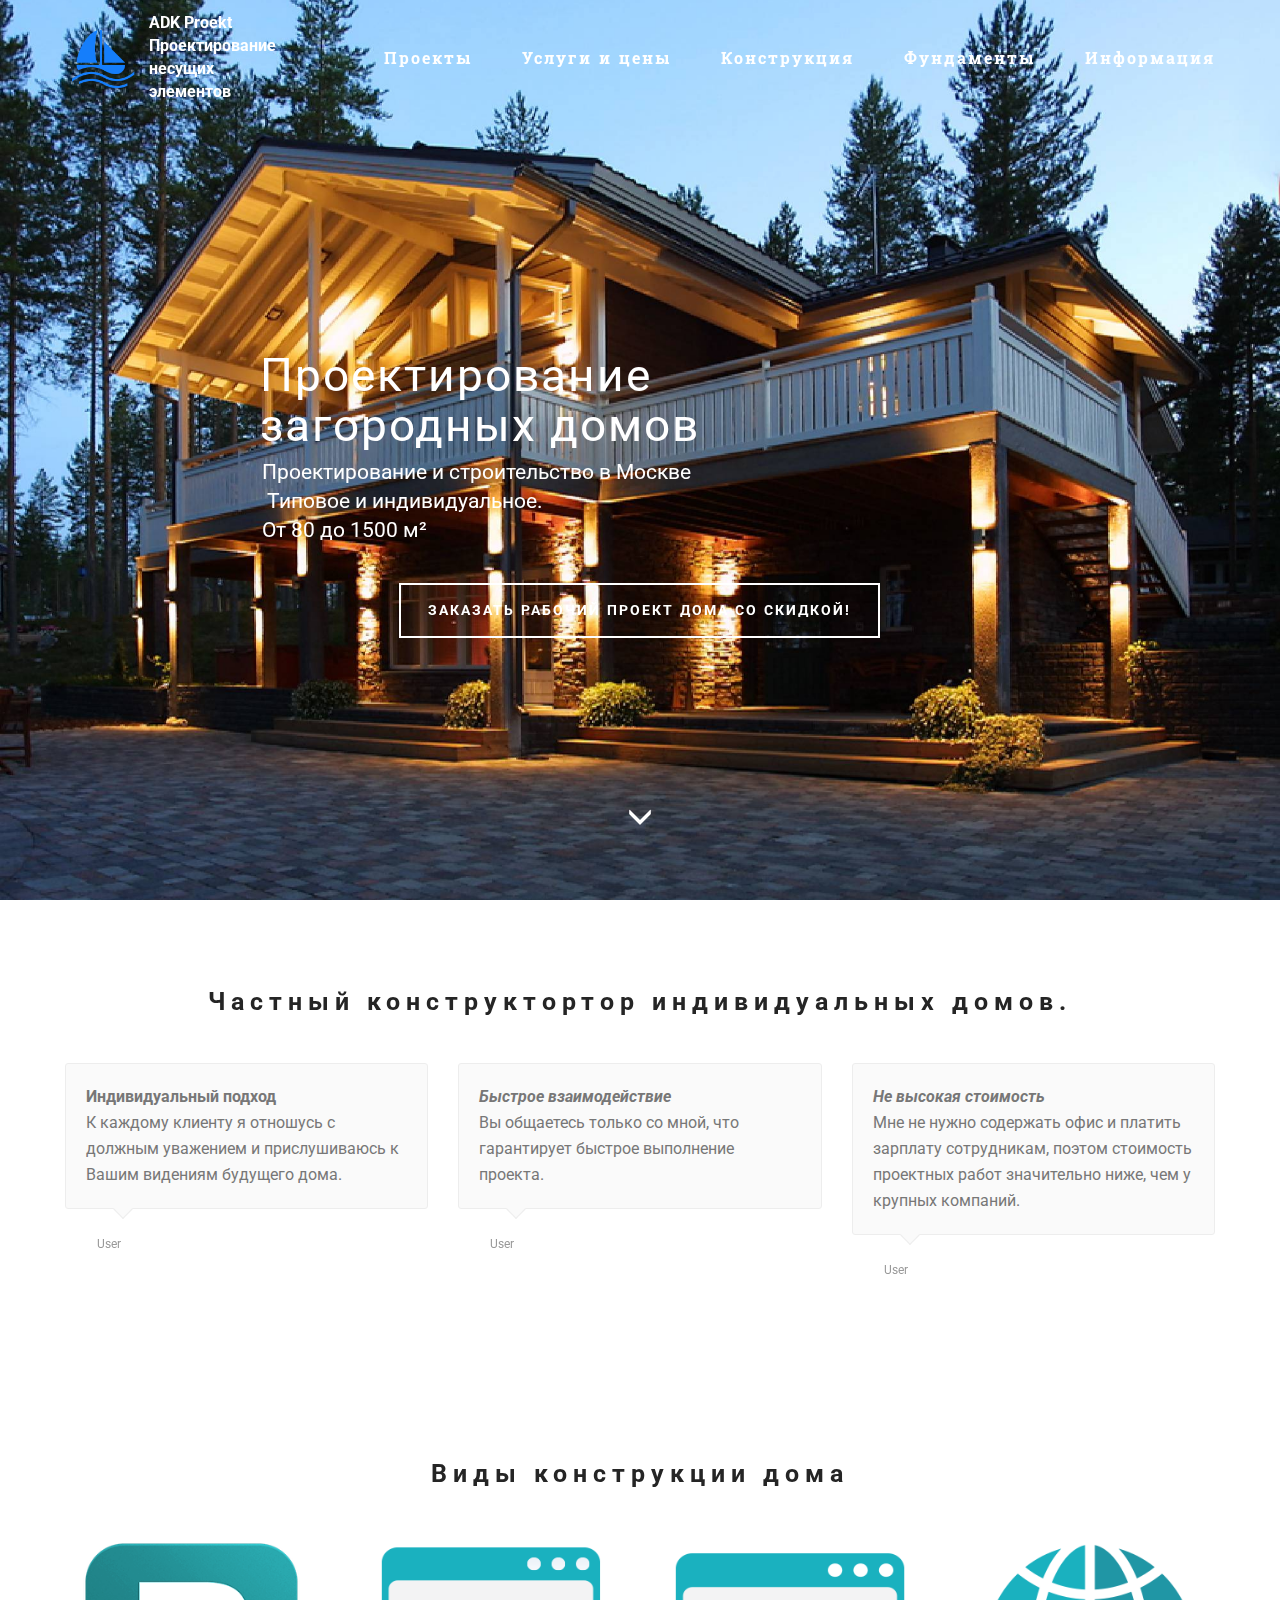
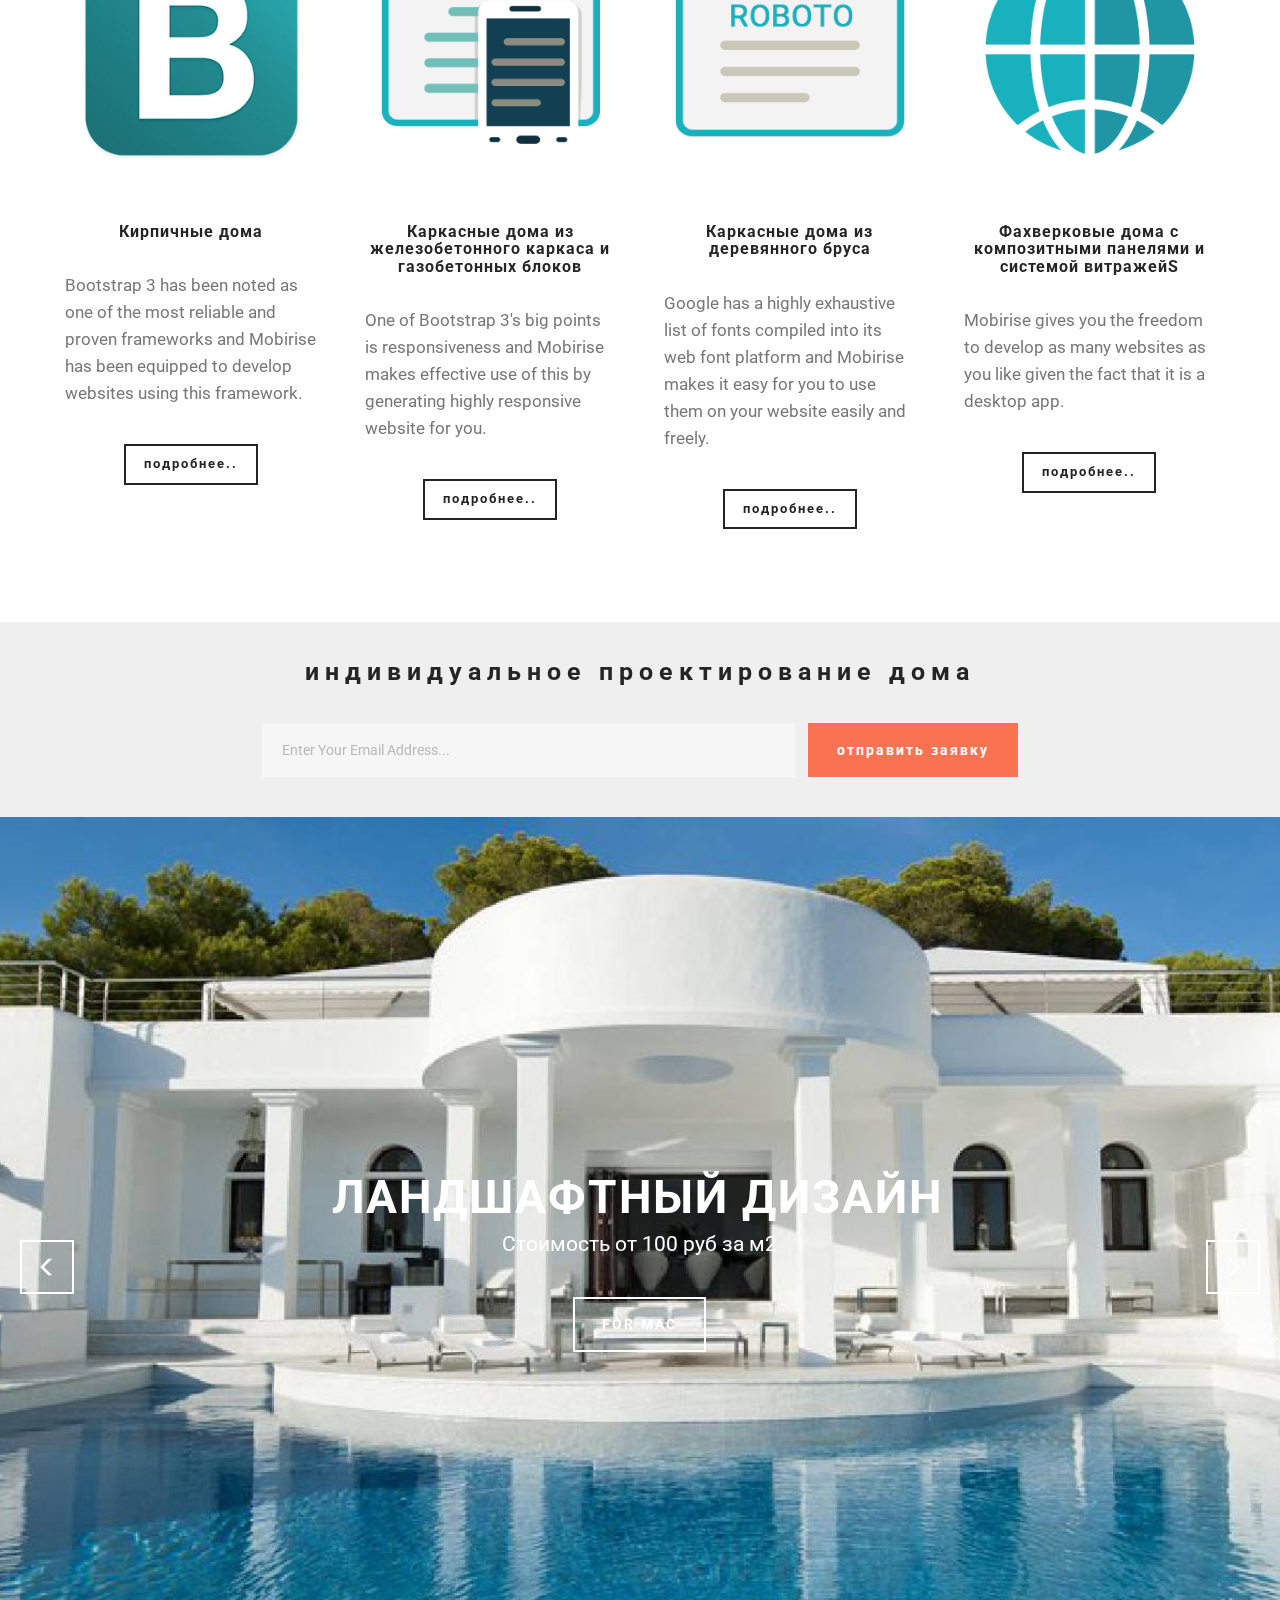
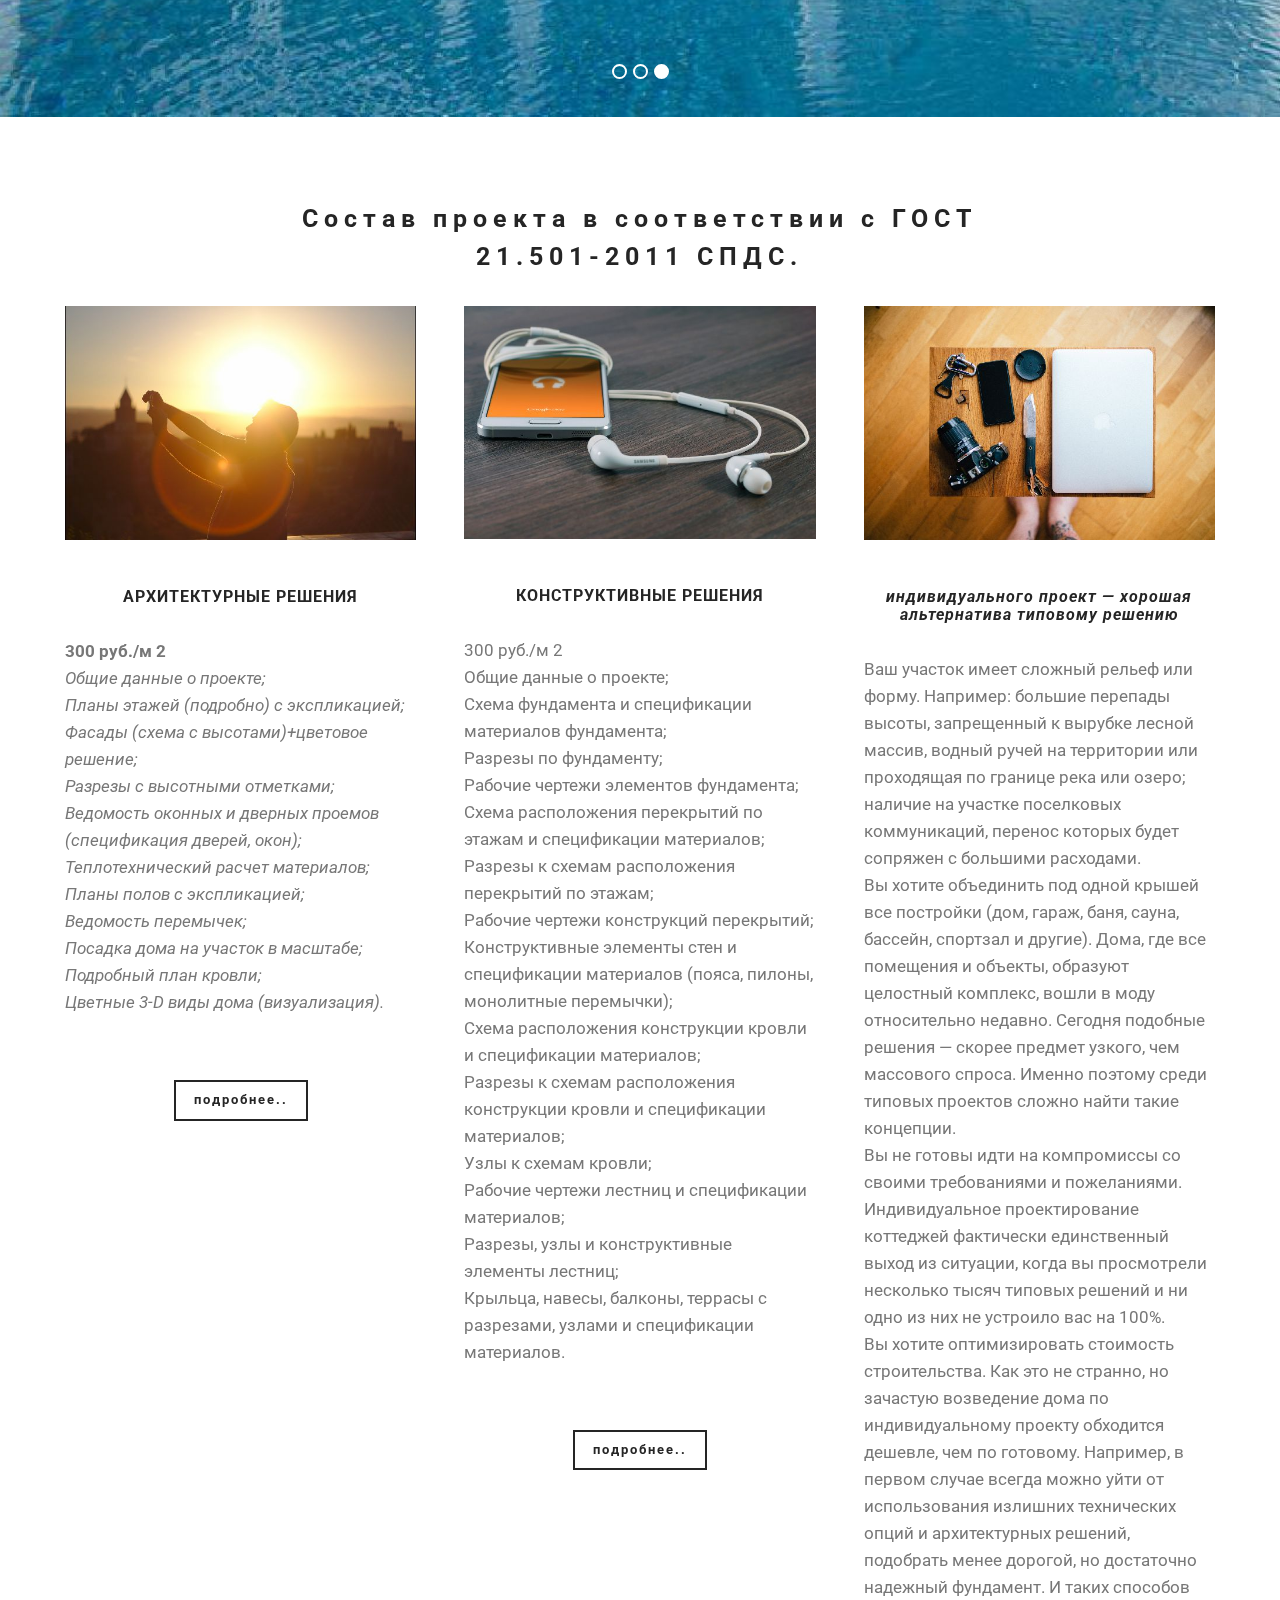
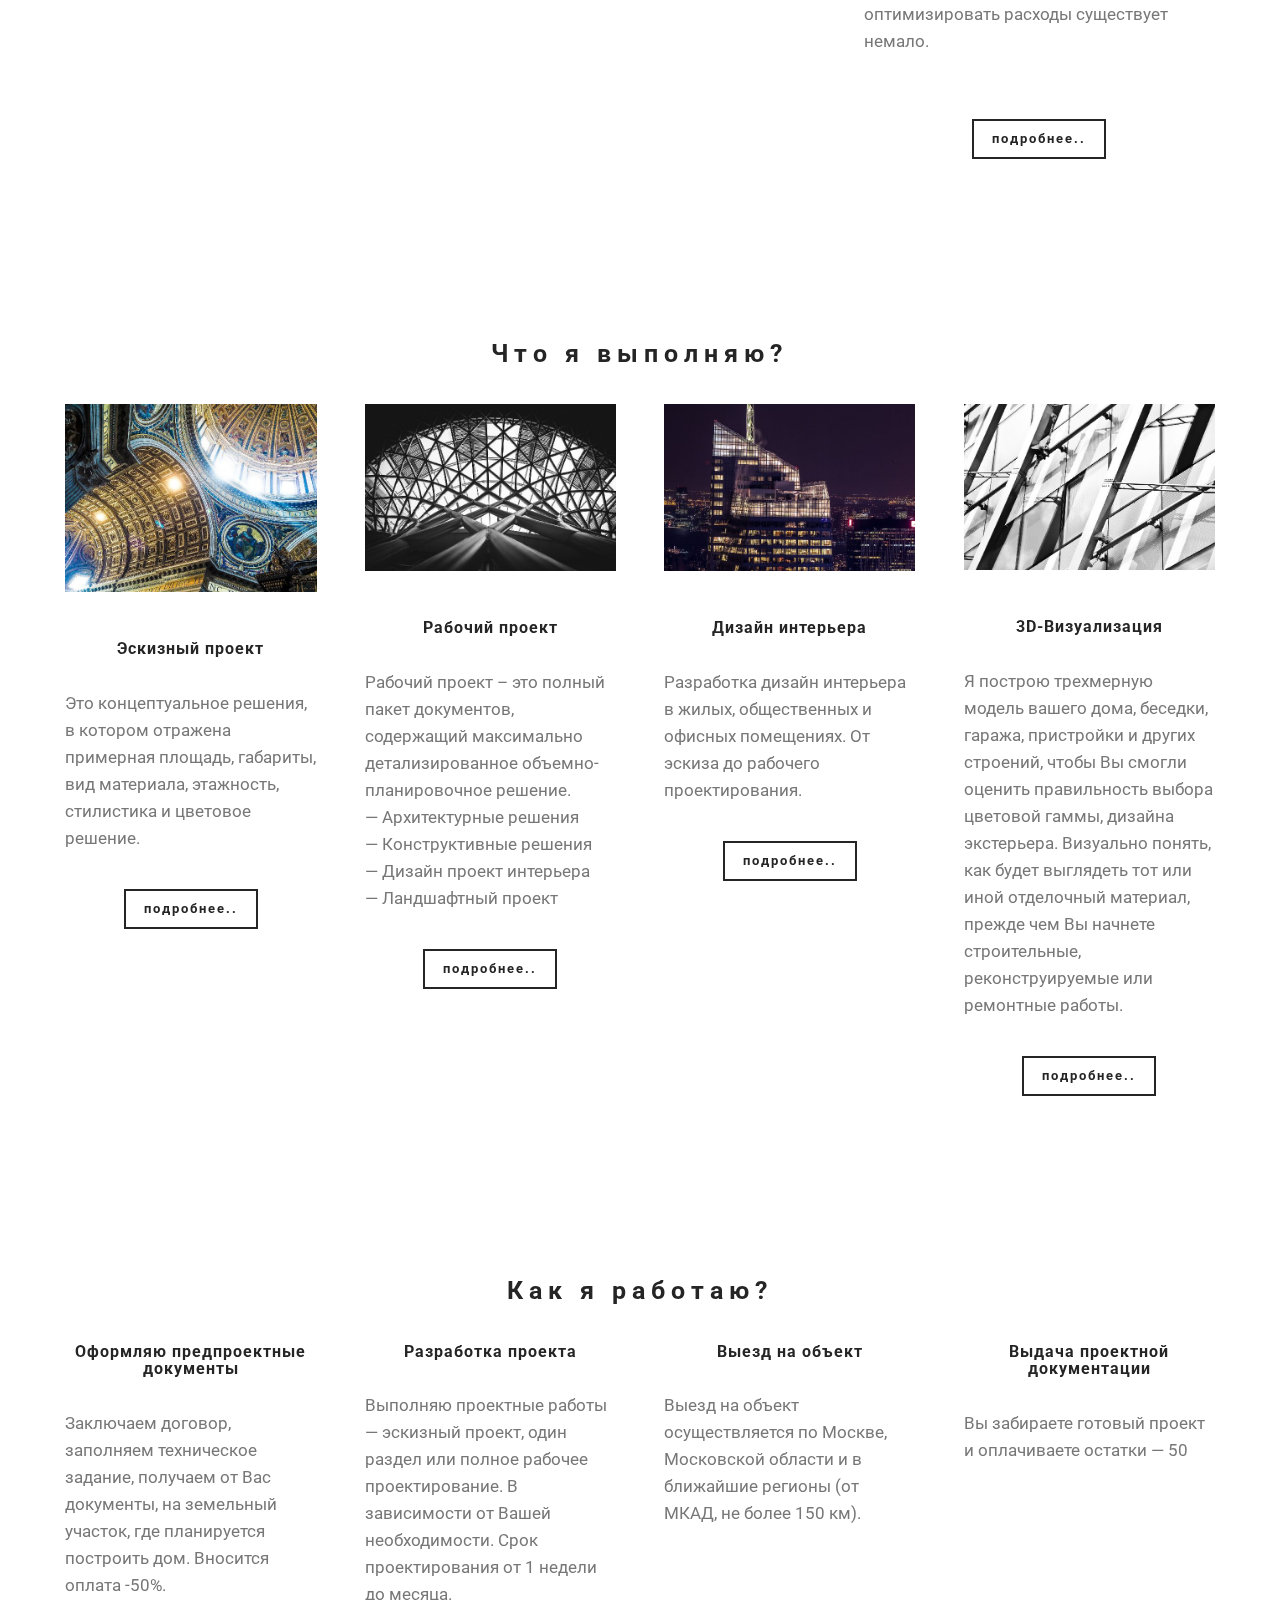
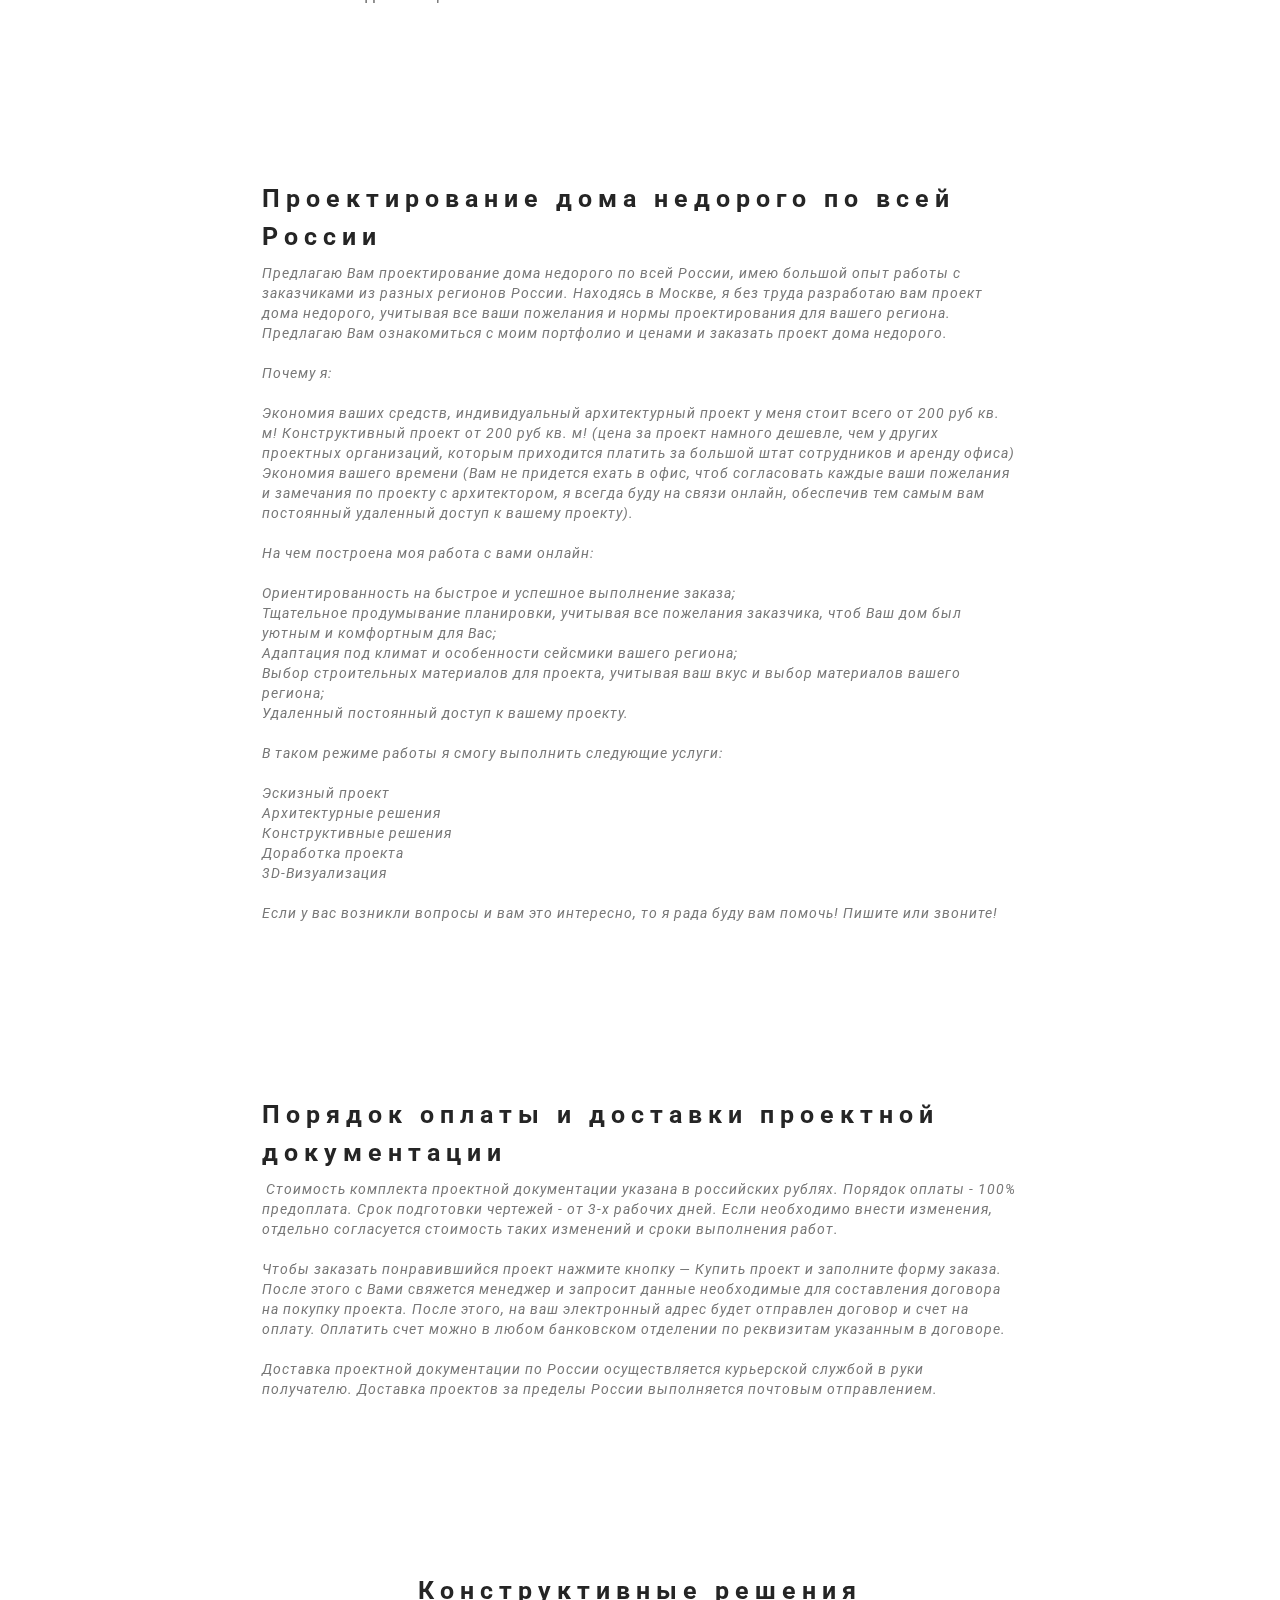
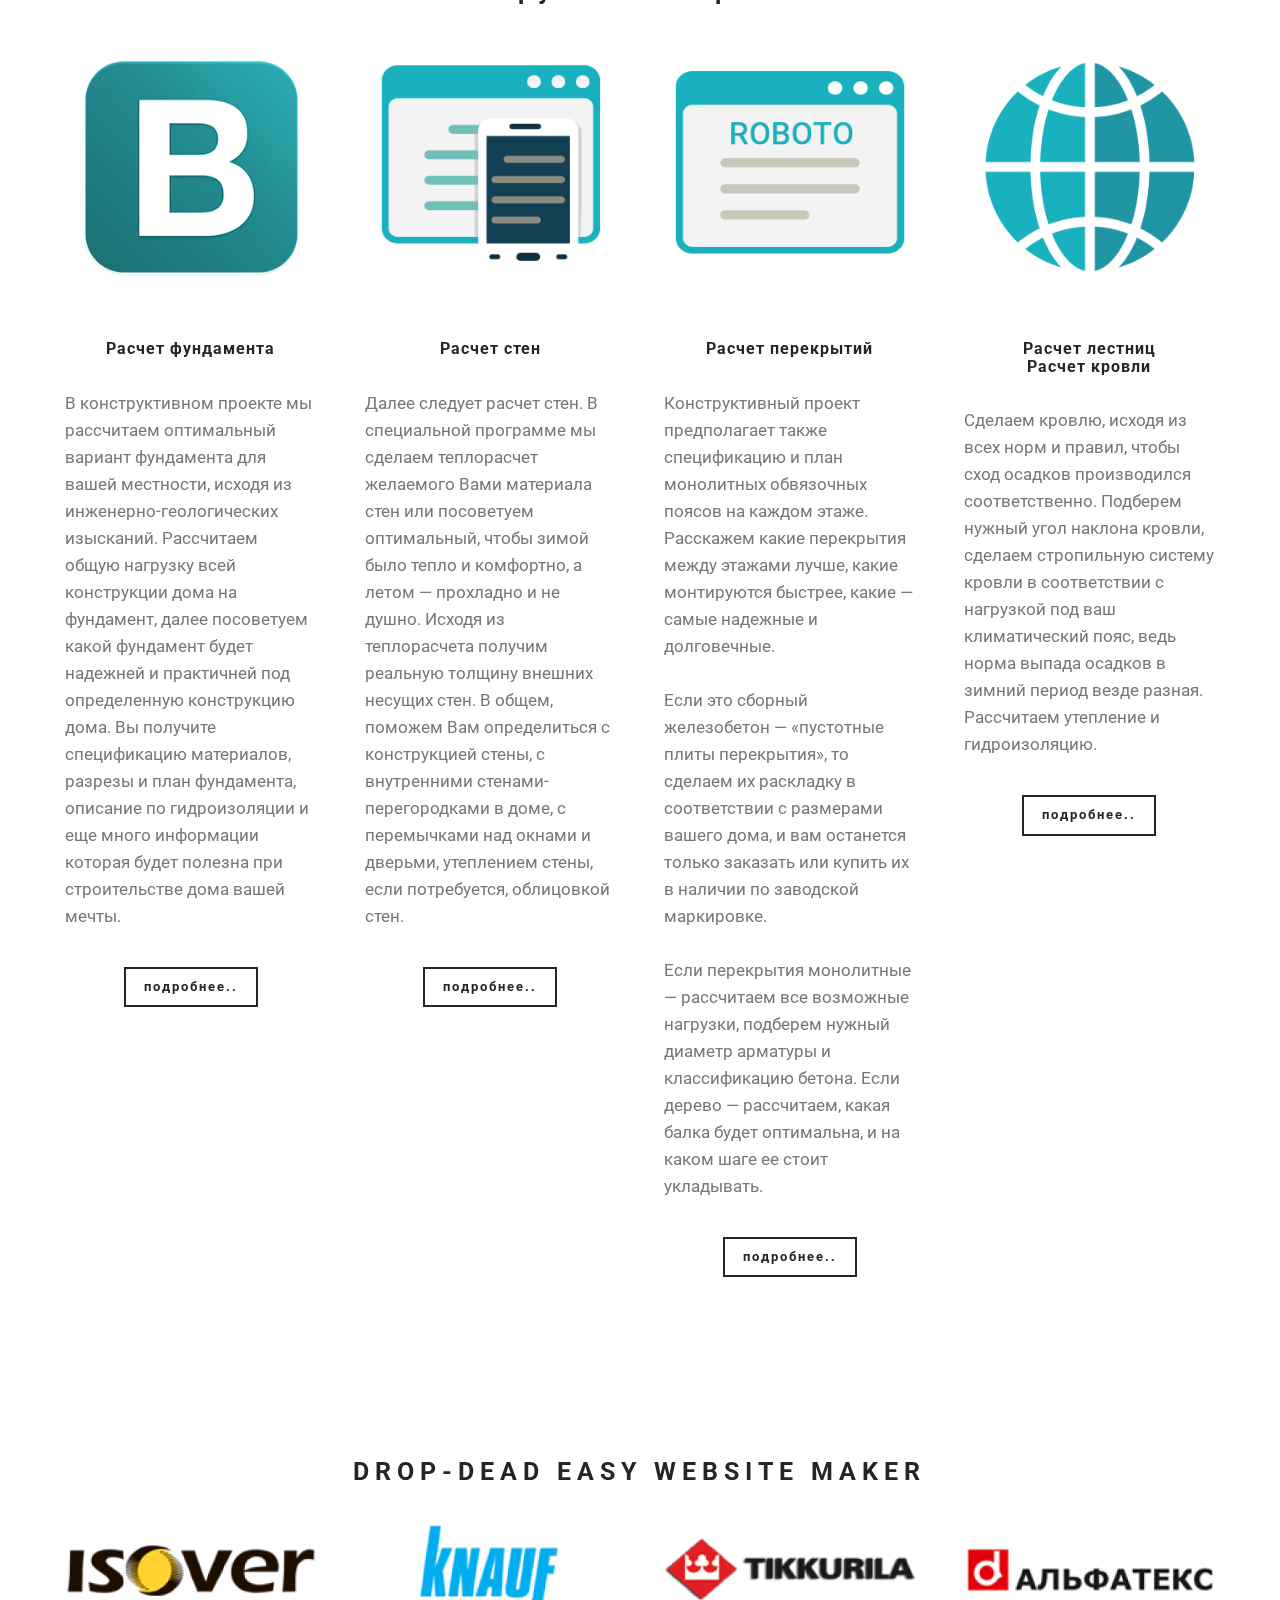
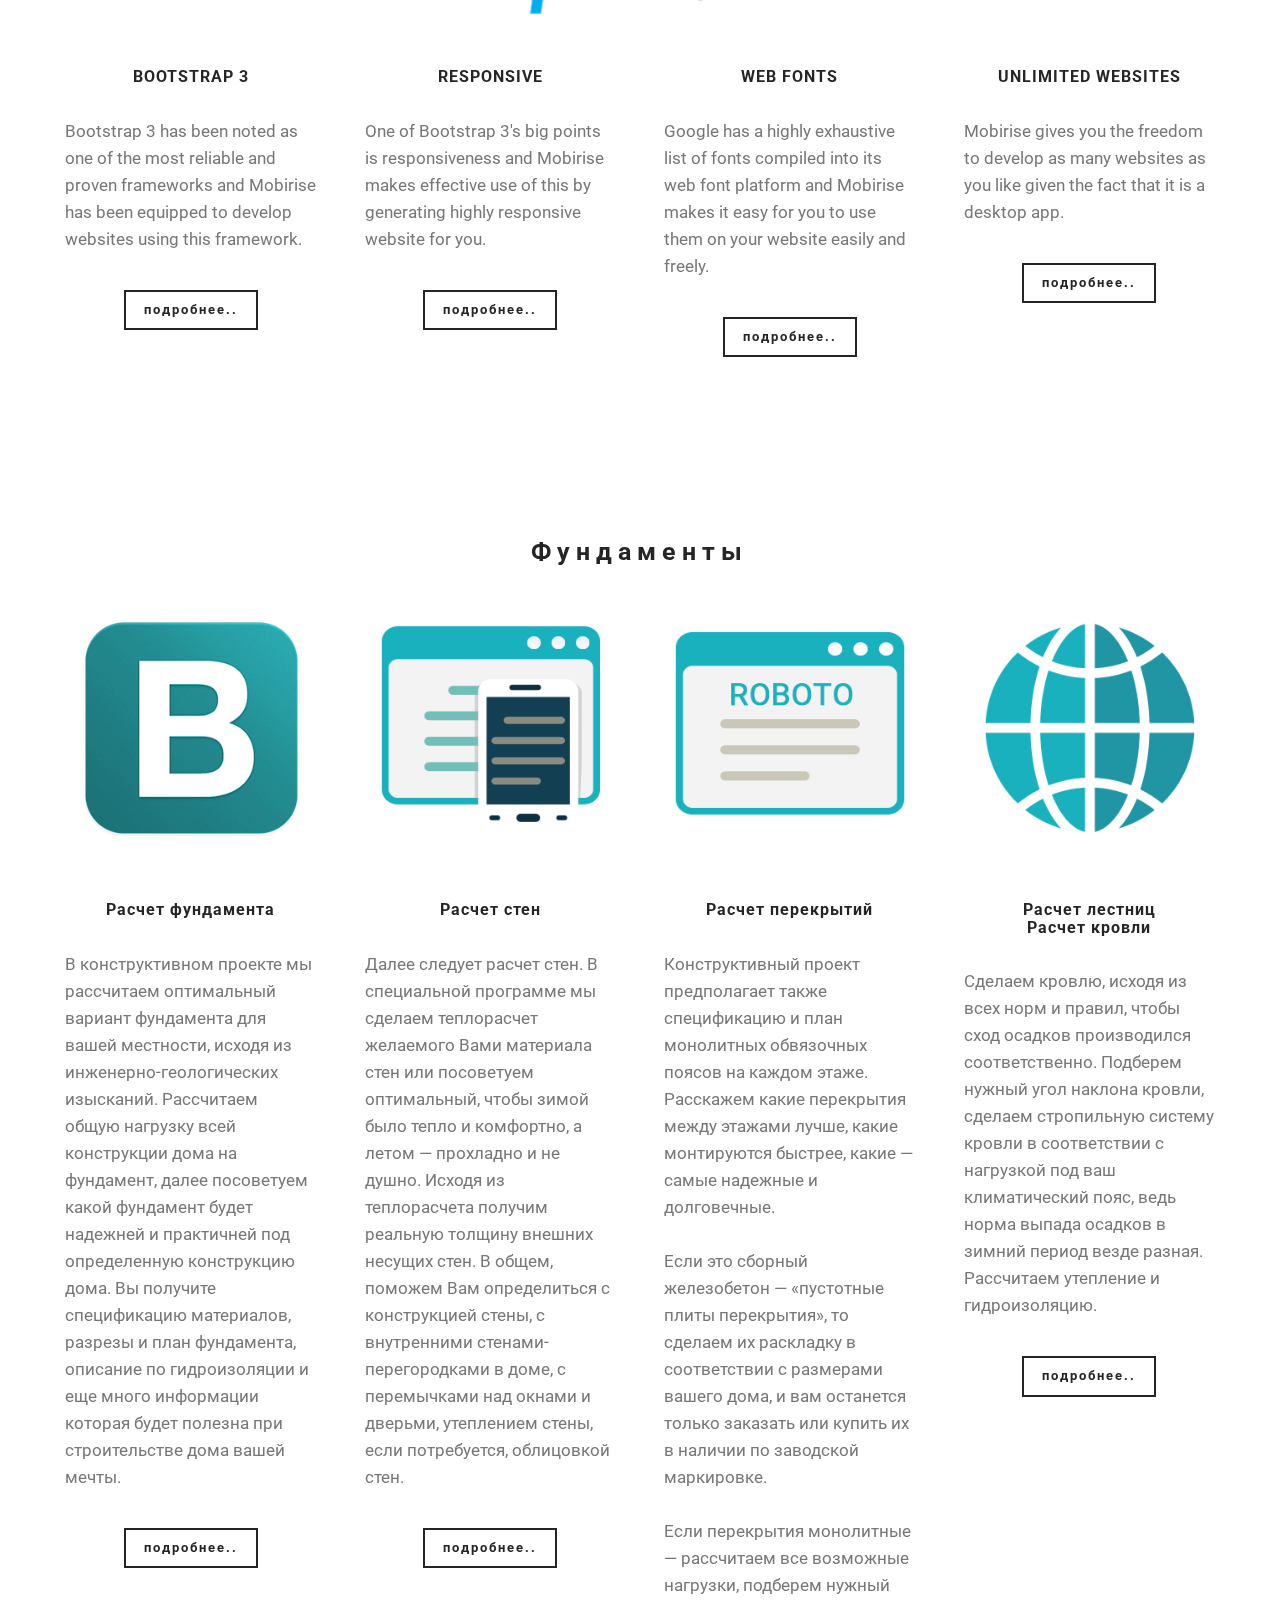
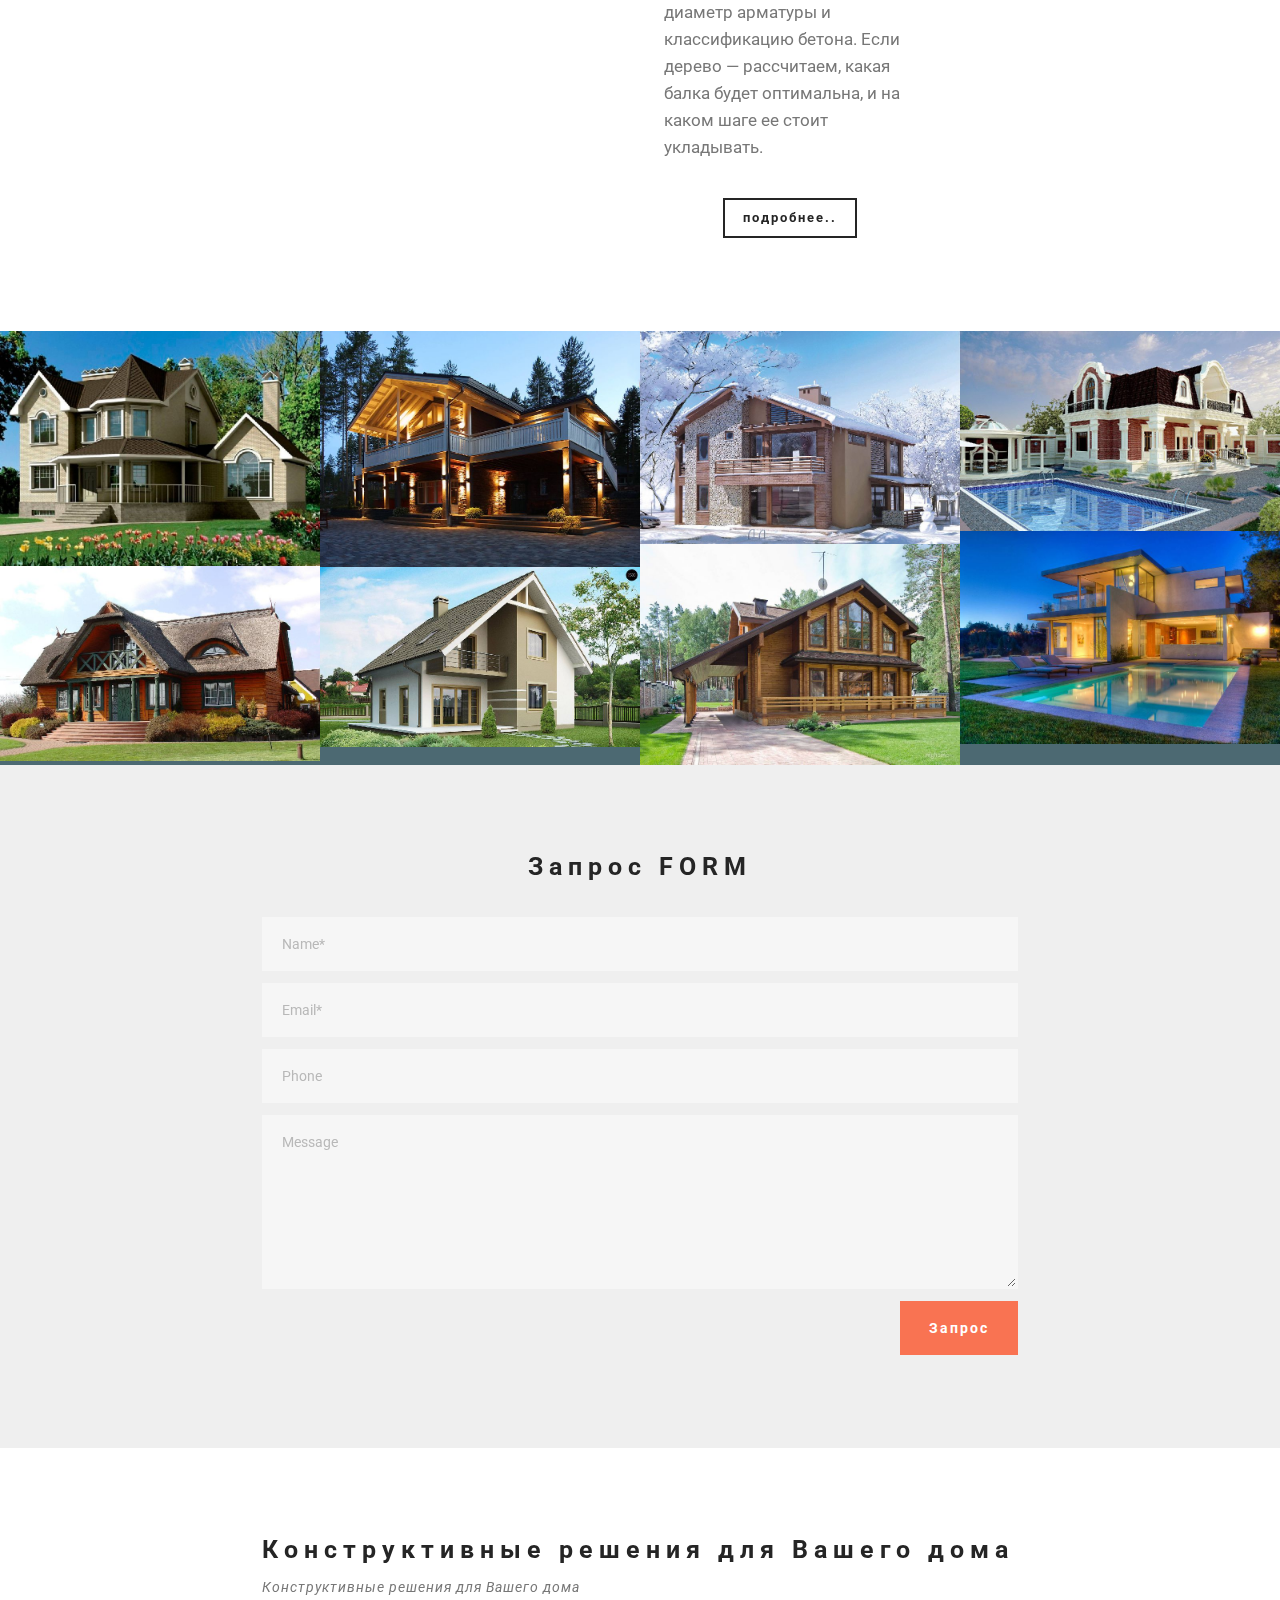
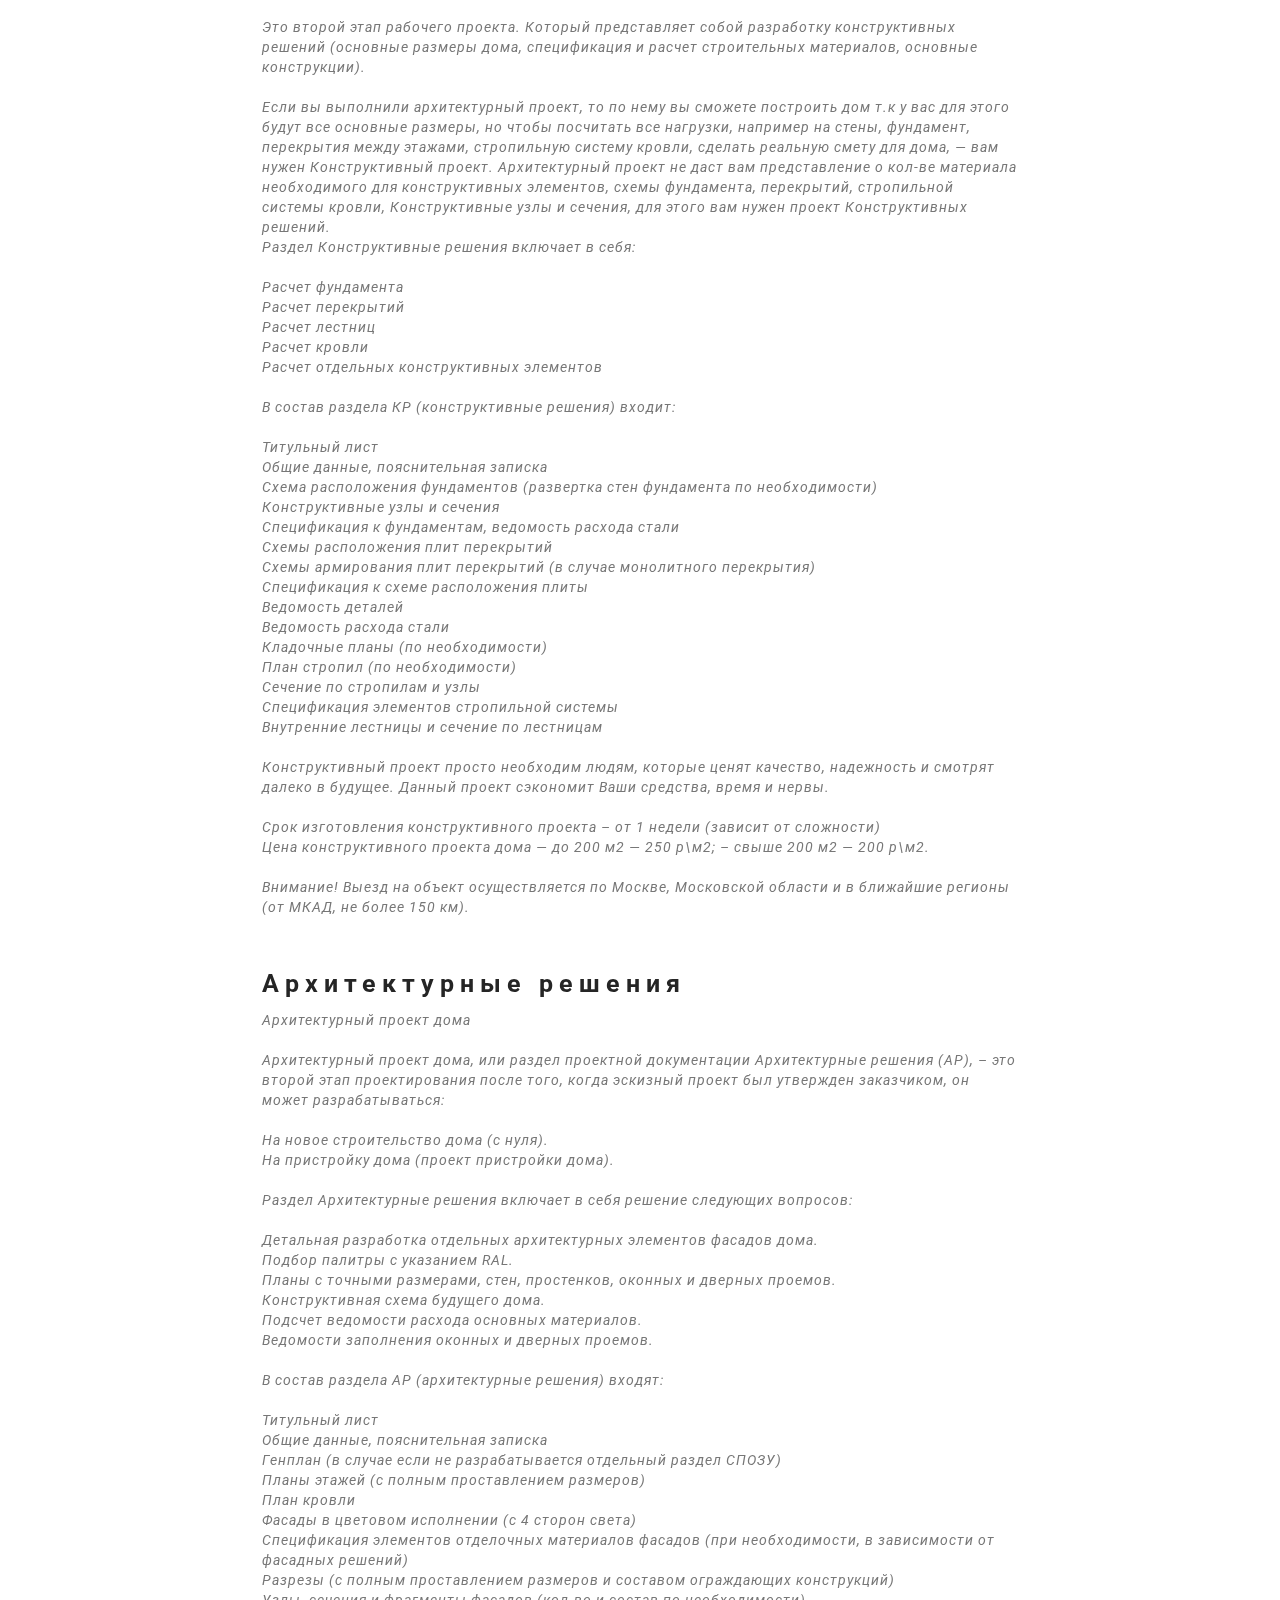
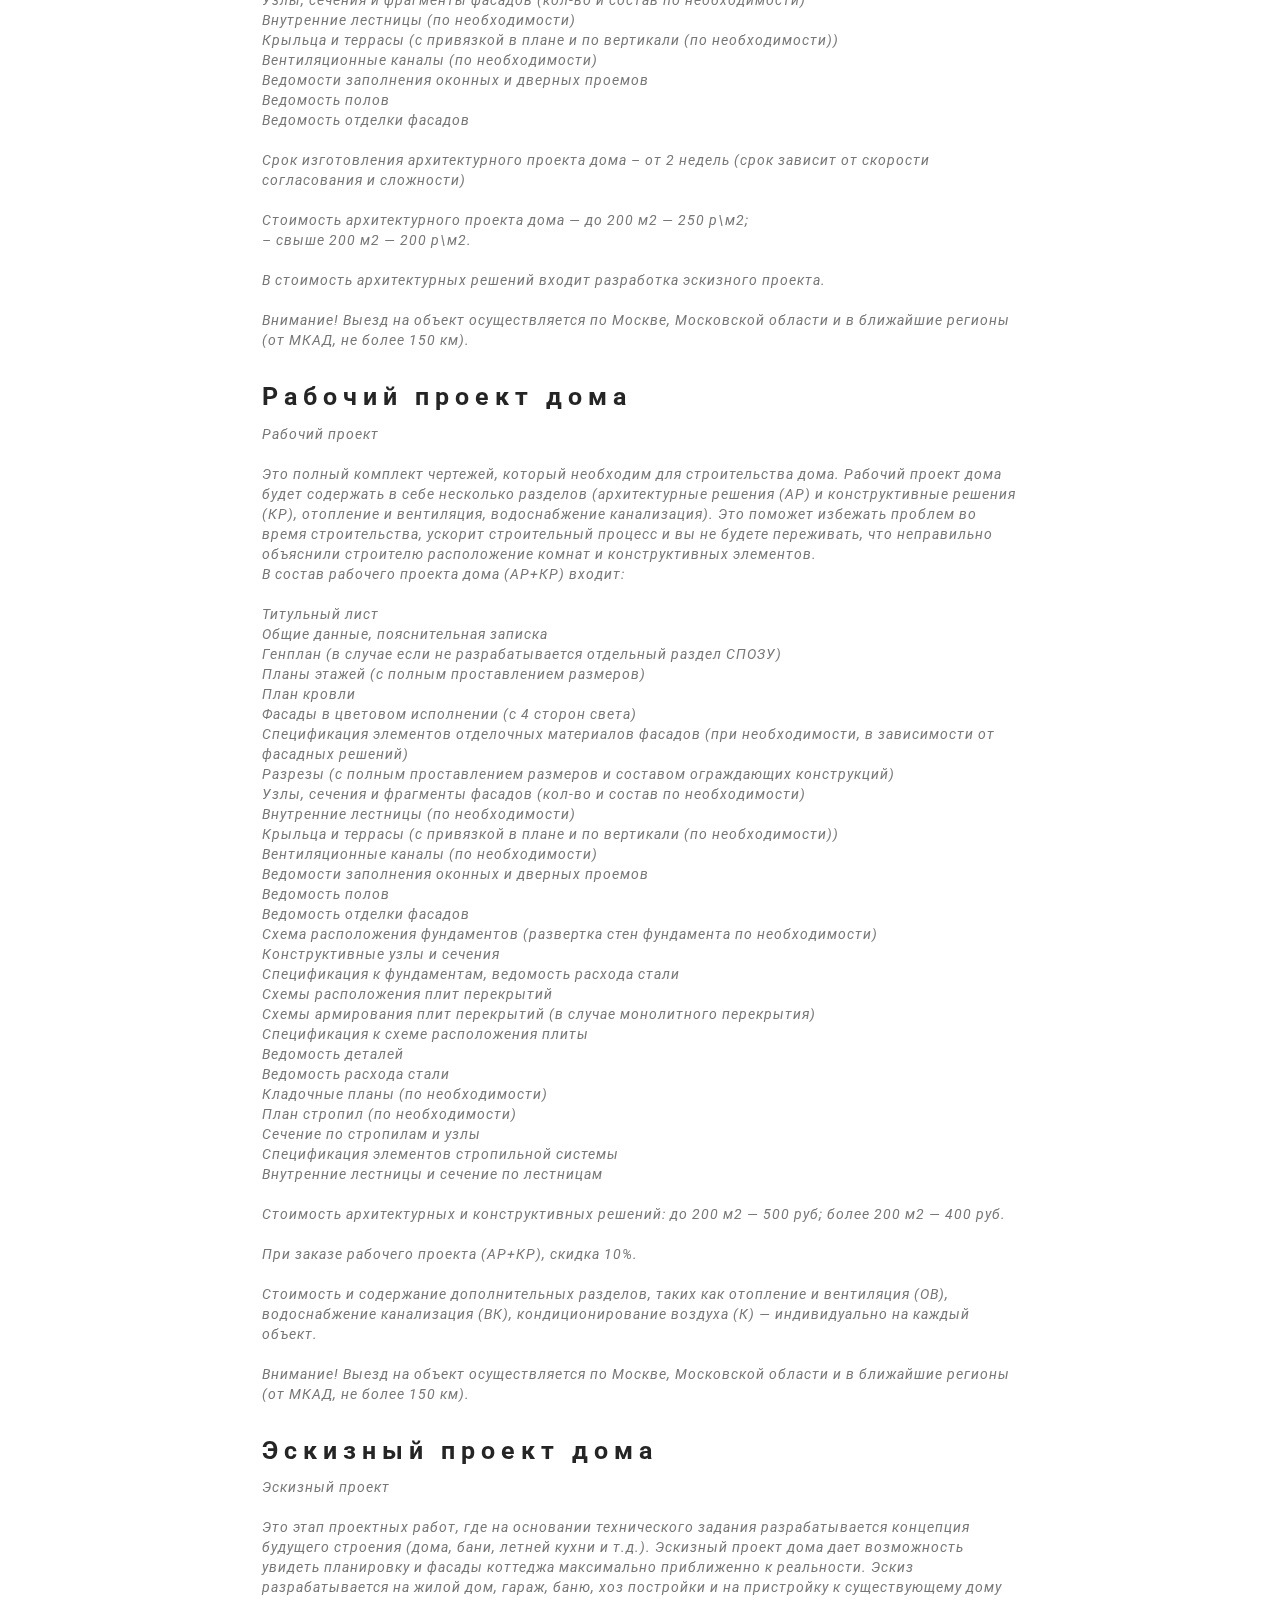
==== commit 7fadcd41: "Update index.html" ====
--- a/index.html
+++ b/index.html
@@ -48,26 +48,26 @@
     </div>
 </section>
 
-<section class="engine"><a rel="external" href="https://adkdom.tk">adkdom.tk</a></section><section class="mbr-box mbr-section mbr-section--relative mbr-section--fixed-size mbr-section--full-height mbr-section--bg-adapted mbr-parallax-background" id="header1-1" style="background-image: url(assets/images/kotd2-2000x1479.jpg);">
-    <div class="mbr-box__magnet mbr-box__magnet--sm-padding mbr-box__magnet--center-center mbr-after-navbar">
-        
-        <div class="mbr-box__container mbr-section__container container">
-            <div class="mbr-box mbr-box--stretched"><div class="mbr-box__magnet mbr-box__magnet--center-center">
-                <div class="row"><div class=" col-sm-8 col-sm-offset-2">
-                    <div class="mbr-hero animated fadeInUp">
-                        <h1 class="mbr-hero__text"><span style="font-weight: normal;">Проектирование</span><div><span style="font-weight: normal;">загородных домов</span></div></h1>
-                        <p class="mbr-hero__subtext">Проектирование и строительство в Москве<br>&nbsp;Типовое и индивидуальное. <br> От 80 до 1500 м²</p>
-                    </div>
-                    <div class="mbr-buttons btn-inverse mbr-buttons--center"> <a class="mbr-buttons__btn btn btn-lg btn-default animated fadeInUp delay" href="index.html#form1-m">ЗАКАЗАТЬ РАБОЧИЙ ПРОЕКТ ДОМА СО СКИДКОЙ!</a></div>
-                </div></div>
-            </div></div>
-        </div>
-        <div class="mbr-arrow mbr-arrow--floating text-center">
-            <div class="mbr-section__container container">
-                <a class="mbr-arrow__link" href="#testimonials1-5"><i class="glyphicon glyphicon-menu-down"></i></a>
-            </div>
-        </div>
-    </div>
+<section class="engine"><a rel="external" href="https://adkdom.tk">adkdom.tk</a></section><section class="mbr-box mbr-section mbr-section--relative mbr-section--fixed-size mbr-section--full-height mbr-section--bg-adapted mbr-parallax-background" id="header1-1" style="background-image: url(assets/images/kotd2-2000x1479.jpg);">
+    <div class="mbr-box__magnet mbr-box__magnet--sm-padding mbr-box__magnet--center-center mbr-after-navbar">
+        
+        <div class="mbr-box__container mbr-section__container container">
+            <div class="mbr-box mbr-box--stretched"><div class="mbr-box__magnet mbr-box__magnet--center-center">
+                <div class="row"><div class=" col-sm-8 col-sm-offset-2">
+                    <div class="mbr-hero animated fadeInUp">
+                        <h1 class="mbr-hero__text"><span style="font-weight: normal;">Проектирование</span><div><span style="font-weight: normal;">загородных домов</span></div></h1>
+                        <p class="mbr-hero__subtext">Проектирование и строительство в Москве<br>&nbsp;Типовое и индивидуальное. <br> От 80 до 1500 м²</p>
+                    </div>
+                    <div class="mbr-buttons btn-inverse mbr-buttons--center"> <a class="mbr-buttons__btn btn btn-lg btn-default animated fadeInUp delay" href="index.html#form1-m">ЗАКАЗАТЬ РАБОЧИЙ ПРОЕКТ ДОМА СО СКИДКОЙ!</a></div>
+                </div></div>
+            </div></div>
+        </div>
+        <div class="mbr-arrow mbr-arrow--floating text-center">
+            <div class="mbr-section__container container">
+                <a class="mbr-arrow__link" href="#testimonials1-5"><i class="glyphicon glyphicon-menu-down"></i></a>
+            </div>
+        </div>
+    </div>
 </section>
 
 <section class="mbr-section mbr-section--relative mbr-section--fixed-size" id="testimonials1-5" style="background-color: rgb(255, 255, 255);">
@@ -104,134 +104,134 @@
             </div>
         </div>
     </div>
-</section>
-
-<section class="mbr-section mbr-section--relative mbr-section--fixed-size" id="features1-17" style="background-color: rgb(255, 255, 255);">
-    
-    <div class="mbr-section__container mbr-section__container--std-top-padding mbr-section__container--sm-bot-padding mbr-section-title container" style="padding-top: 93px;">
-        <div class="mbr-header mbr-header--center mbr-header--wysiwyg row">
-            <div class="col-sm-8 col-sm-offset-2">
-                <h3 class="mbr-header__text">Виды конструкции дома</h3>
-                
-            </div>
-        </div>
-    </div>
-    <div class="mbr-section__container container">
-        <div class="mbr-section__row row">
-            <div class="mbr-section__col col-xs-12 col-md-3 col-sm-6">
-                <div class="mbr-section__container mbr-section__container--center mbr-section__container--middle">
-                    <figure class="mbr-figure"><img src="./assets/images/bootstrap.png" class="mbr-figure__img"></figure>
-                </div>
-                <div class="mbr-section__container mbr-section__container--middle">
-                    <div class="mbr-header mbr-header--reduce mbr-header--center mbr-header--wysiwyg">
-                        <h3 class="mbr-header__text">Кирпичные дома</h3>
-                    </div>
-                </div>
-                <div class="mbr-section__container mbr-section__container--middle">
-                    <div class="mbr-article mbr-article--wysiwyg">
-                        <p>Bootstrap 3 has been noted as one of the most
- reliable and proven frameworks and Mobirise has been equipped to 
-develop websites using this framework.</p>
-                    </div>
-                </div>
-                <div class="mbr-section__container mbr-section__container--last" style="padding-bottom: 93px;">
-                    <div class="mbr-buttons mbr-buttons--center"><a href="index.html#header3-10" class="mbr-buttons__btn btn btn-wrap btn-xs-lg btn-default">подробнее..</a></div>
-                </div>
-            </div>
-            <div class="mbr-section__col col-xs-12 col-md-3 col-sm-6">
-                <div class="mbr-section__container mbr-section__container--center mbr-section__container--middle">
-                    <figure class="mbr-figure"><img src="./assets/images/responsive.png" class="mbr-figure__img"></figure>
-                </div>
-                <div class="mbr-section__container mbr-section__container--middle">
-                    <div class="mbr-header mbr-header--reduce mbr-header--center mbr-header--wysiwyg">
-                        <h3 class="mbr-header__text">Каркасные дома из железобетонного каркаса и газобетонных блоков</h3>
-                    </div>
-                </div>
-                <div class="mbr-section__container mbr-section__container--middle">
-                    <div class="mbr-article mbr-article--wysiwyg">
-                        <p>One of Bootstrap 3's big points is 
-responsiveness and Mobirise makes effective use of this by generating 
-highly responsive website for you.</p>
-                    </div>
-                </div>
-                <div class="mbr-section__container mbr-section__container--last" style="padding-bottom: 93px;">
-                    <div class="mbr-buttons mbr-buttons--center"><a href="index.html#header3-12" class="mbr-buttons__btn btn btn-wrap btn-xs-lg btn-default">подробнее..</a></div>
-                </div>
-            </div>
-            <div class="clearfix visible-sm-block"></div>
-            <div class="mbr-section__col col-xs-12 col-md-3 col-sm-6">
-                <div class="mbr-section__container mbr-section__container--center mbr-section__container--middle">
-                    <figure class="mbr-figure"><img src="./assets/images/google-fonts.png" class="mbr-figure__img"></figure>
-                </div>
-                <div class="mbr-section__container mbr-section__container--middle">
-                    <div class="mbr-header mbr-header--reduce mbr-header--center mbr-header--wysiwyg">
-                        <h3 class="mbr-header__text">Каркасные дома из деревянного бруса</h3>
-                    </div>
-                </div>
-                <div class="mbr-section__container mbr-section__container--middle">
-                    <div class="mbr-article mbr-article--wysiwyg">
-                        <p>Google has a highly exhaustive list of fonts 
-compiled into its web font platform and Mobirise makes it easy for you 
-to use them on your website easily and freely.</p>
-                    </div>
-                </div>
-                <div class="mbr-section__container mbr-section__container--last" style="padding-bottom: 93px;">
-                    <div class="mbr-buttons mbr-buttons--center"><a href="index.html#header3-12" class="mbr-buttons__btn btn btn-wrap btn-xs-lg btn-default">подробнее..</a></div>
-                </div>
-            </div>
-            
-            <div class="mbr-section__col col-xs-12 col-md-3 col-sm-6">
-                <div class="mbr-section__container mbr-section__container--center mbr-section__container--middle">
-                    <figure class="mbr-figure"><img src="./assets/images/unlimited-websites.png" class="mbr-figure__img"></figure>
-                </div>
-                <div class="mbr-section__container mbr-section__container--middle">
-                    <div class="mbr-header mbr-header--reduce mbr-header--center mbr-header--wysiwyg">
-                        <h3 class="mbr-header__text">Фахверковые дома с композитными панелями и системой витражейS</h3>
-                    </div>
-                </div>
-                <div class="mbr-section__container mbr-section__container--middle">
-                    <div class="mbr-article mbr-article--wysiwyg">
-                        <p>Mobirise gives you the freedom to develop as many websites as you like given the fact that it is a desktop app.</p>
-                    </div>
-                </div>
-                <div class="mbr-section__container mbr-section__container--last" style="padding-bottom: 93px;">
-                    <div class="mbr-buttons mbr-buttons--center"><a href="index.html#features1-17" class="mbr-buttons__btn btn btn-wrap btn-xs-lg btn-default">подробнее..</a></div>
-                </div>
-            </div>
-            
-            
-            
-        </div>
-    </div>
-</section>
-
-<section class="mbr-section mbr-section--relative mbr-section--fixed-size" id="form2-n" style="background-color: rgb(239, 239, 239);">
-    
-    <div class="mbr-section__container mbr-section__container--sm-padding container" style="padding-top: 40.8px; padding-bottom: 40.8px;">
-        <div class="row">
-            <div class="col-sm-12">
-                <div class="row">
-                    <div class="col-sm-8 col-sm-offset-2" data-form-type="formoid">
-                        <div class="mbr-header mbr-header--center mbr-header--std-padding">
-                            <h2 class="mbr-header__text">индивидуальное проектирование дома</h2>
-                        </div>
-                        <div data-form-alert="true">
-                            <div class="hide" data-form-alert-success="true">Thanks for filling out form!</div>
-                        </div>
-                        <form class="mbr-form" action="https://adkdom.tk/" method="post" data-form-title="индивидуальное проектирование дома">
-                            <input value="nxduManPXCAmMoGZjKi3kY20Ypj1aEdpT6NXHl860t1piKjZdstLLI/Hg9DJFYYMeFv205Q2FBd4APDL+WnH/GWzAaWISSgESDZ3+Mp7qLxp1FoKtXZFlrjCkMormehb" data-form-email="true" type="hidden">
-                            <div class="mbr-form__left">
-                                <input class="form-control" name="email" required="" placeholder="Enter Your Email Address..." data-form-field="Email" type="email">
-                            </div>
-                            <div class="mbr-form__right mbr-buttons mbr-buttons--no-offset mbr-buttons--right"><button type="submit" class="mbr-buttons__btn btn btn-lg btn-danger"><span class="btn-text"><span class="btn-text"><span class="btn-text">отправить заявку</span><i class="btn-loader"></i></span><i class="btn-loader"></i></span><i class="btn-loader"></i></button></div>
-                        </form>
-                    </div>
-                </div>
-
-            </div>
-        </div>
-    </div>
-</section>
+</section>
+
+<section class="mbr-section mbr-section--relative mbr-section--fixed-size" id="features1-17" style="background-color: rgb(255, 255, 255);">
+    
+    <div class="mbr-section__container mbr-section__container--std-top-padding mbr-section__container--sm-bot-padding mbr-section-title container" style="padding-top: 93px;">
+        <div class="mbr-header mbr-header--center mbr-header--wysiwyg row">
+            <div class="col-sm-8 col-sm-offset-2">
+                <h3 class="mbr-header__text">Виды конструкции дома</h3>
+                
+            </div>
+        </div>
+    </div>
+    <div class="mbr-section__container container">
+        <div class="mbr-section__row row">
+            <div class="mbr-section__col col-xs-12 col-md-3 col-sm-6">
+                <div class="mbr-section__container mbr-section__container--center mbr-section__container--middle">
+                    <figure class="mbr-figure"><img src="./assets/images/bootstrap.png" class="mbr-figure__img"></figure>
+                </div>
+                <div class="mbr-section__container mbr-section__container--middle">
+                    <div class="mbr-header mbr-header--reduce mbr-header--center mbr-header--wysiwyg">
+                        <h3 class="mbr-header__text">Кирпичные дома</h3>
+                    </div>
+                </div>
+                <div class="mbr-section__container mbr-section__container--middle">
+                    <div class="mbr-article mbr-article--wysiwyg">
+                        <p>Bootstrap 3 has been noted as one of the most
+ reliable and proven frameworks and Mobirise has been equipped to 
+develop websites using this framework.</p>
+                    </div>
+                </div>
+                <div class="mbr-section__container mbr-section__container--last" style="padding-bottom: 93px;">
+                    <div class="mbr-buttons mbr-buttons--center"><a href="index.html#header3-10" class="mbr-buttons__btn btn btn-wrap btn-xs-lg btn-default">подробнее..</a></div>
+                </div>
+            </div>
+            <div class="mbr-section__col col-xs-12 col-md-3 col-sm-6">
+                <div class="mbr-section__container mbr-section__container--center mbr-section__container--middle">
+                    <figure class="mbr-figure"><img src="./assets/images/responsive.png" class="mbr-figure__img"></figure>
+                </div>
+                <div class="mbr-section__container mbr-section__container--middle">
+                    <div class="mbr-header mbr-header--reduce mbr-header--center mbr-header--wysiwyg">
+                        <h3 class="mbr-header__text">Каркасные дома из железобетонного каркаса и газобетонных блоков</h3>
+                    </div>
+                </div>
+                <div class="mbr-section__container mbr-section__container--middle">
+                    <div class="mbr-article mbr-article--wysiwyg">
+                        <p>One of Bootstrap 3's big points is 
+responsiveness and Mobirise makes effective use of this by generating 
+highly responsive website for you.</p>
+                    </div>
+                </div>
+                <div class="mbr-section__container mbr-section__container--last" style="padding-bottom: 93px;">
+                    <div class="mbr-buttons mbr-buttons--center"><a href="index.html#header3-12" class="mbr-buttons__btn btn btn-wrap btn-xs-lg btn-default">подробнее..</a></div>
+                </div>
+            </div>
+            <div class="clearfix visible-sm-block"></div>
+            <div class="mbr-section__col col-xs-12 col-md-3 col-sm-6">
+                <div class="mbr-section__container mbr-section__container--center mbr-section__container--middle">
+                    <figure class="mbr-figure"><img src="./assets/images/google-fonts.png" class="mbr-figure__img"></figure>
+                </div>
+                <div class="mbr-section__container mbr-section__container--middle">
+                    <div class="mbr-header mbr-header--reduce mbr-header--center mbr-header--wysiwyg">
+                        <h3 class="mbr-header__text">Каркасные дома из деревянного бруса</h3>
+                    </div>
+                </div>
+                <div class="mbr-section__container mbr-section__container--middle">
+                    <div class="mbr-article mbr-article--wysiwyg">
+                        <p>Google has a highly exhaustive list of fonts 
+compiled into its web font platform and Mobirise makes it easy for you 
+to use them on your website easily and freely.</p>
+                    </div>
+                </div>
+                <div class="mbr-section__container mbr-section__container--last" style="padding-bottom: 93px;">
+                    <div class="mbr-buttons mbr-buttons--center"><a href="index.html#header3-12" class="mbr-buttons__btn btn btn-wrap btn-xs-lg btn-default">подробнее..</a></div>
+                </div>
+            </div>
+            
+            <div class="mbr-section__col col-xs-12 col-md-3 col-sm-6">
+                <div class="mbr-section__container mbr-section__container--center mbr-section__container--middle">
+                    <figure class="mbr-figure"><img src="./assets/images/unlimited-websites.png" class="mbr-figure__img"></figure>
+                </div>
+                <div class="mbr-section__container mbr-section__container--middle">
+                    <div class="mbr-header mbr-header--reduce mbr-header--center mbr-header--wysiwyg">
+                        <h3 class="mbr-header__text">Фахверковые дома с композитными панелями и системой витражейS</h3>
+                    </div>
+                </div>
+                <div class="mbr-section__container mbr-section__container--middle">
+                    <div class="mbr-article mbr-article--wysiwyg">
+                        <p>Mobirise gives you the freedom to develop as many websites as you like given the fact that it is a desktop app.</p>
+                    </div>
+                </div>
+                <div class="mbr-section__container mbr-section__container--last" style="padding-bottom: 93px;">
+                    <div class="mbr-buttons mbr-buttons--center"><a href="index.html#features1-17" class="mbr-buttons__btn btn btn-wrap btn-xs-lg btn-default">подробнее..</a></div>
+                </div>
+            </div>
+            
+            
+            
+        </div>
+    </div>
+</section>
+
+<section class="mbr-section mbr-section--relative mbr-section--fixed-size" id="form2-n" style="background-color: rgb(239, 239, 239);">
+    
+    <div class="mbr-section__container mbr-section__container--sm-padding container" style="padding-top: 40.8px; padding-bottom: 40.8px;">
+        <div class="row">
+            <div class="col-sm-12">
+                <div class="row">
+                    <div class="col-sm-8 col-sm-offset-2" data-form-type="formoid">
+                        <div class="mbr-header mbr-header--center mbr-header--std-padding">
+                            <h2 class="mbr-header__text">индивидуальное проектирование дома</h2>
+                        </div>
+                        <div data-form-alert="true">
+                            <div class="hide" data-form-alert-success="true">Thanks for filling out form!</div>
+                        </div>
+                        <form class="mbr-form" action="https://adkdom.tk/" method="post" data-form-title="индивидуальное проектирование дома">
+                            <input value="nxduManPXCAmMoGZjKi3kY20Ypj1aEdpT6NXHl860t1piKjZdstLLI/Hg9DJFYYMeFv205Q2FBd4APDL+WnH/GWzAaWISSgESDZ3+Mp7qLxp1FoKtXZFlrjCkMormehb" data-form-email="true" type="hidden">
+                            <div class="mbr-form__left">
+                                <input class="form-control" name="email" required="" placeholder="Enter Your Email Address..." data-form-field="Email" type="email">
+                            </div>
+                            <div class="mbr-form__right mbr-buttons mbr-buttons--no-offset mbr-buttons--right"><button type="submit" class="mbr-buttons__btn btn btn-lg btn-danger"><span class="btn-text"><span class="btn-text"><span class="btn-text">отправить заявку</span><i class="btn-loader"></i></span><i class="btn-loader"></i></span><i class="btn-loader"></i></button></div>
+                        </form>
+                    </div>
+                </div>
+
+            </div>
+        </div>
+    </div>
+</section>
 
 
 <section class="mbr-slider mbr-section mbr-section--no-padding carousel slide" data-ride="carousel" data-wrap="true" data-interval="5000" id="slider-2" style="background-color: rgb(255, 255, 255);">
@@ -583,32 +583,32 @@
             
         </div>
     </div>
-</section>
-
-<section class="mbr-section" id="header3-13">
-    <div class="mbr-section__container container mbr-section__container--isolated">
-        <div class="mbr-header mbr-header--wysiwyg row">
-            <div class="col-sm-8 col-sm-offset-2">
-                <h3 class="mbr-header__text">Проектирование дома недорого по всей России</h3>
-                <p class="mbr-header__subtext">Предлагаю Вам 
-проектирование дома недорого по всей России, имею большой опыт работы с 
-заказчиками из разных регионов России. Находясь в Москве, я без труда 
-разработаю вам проект дома недорого, учитывая все ваши пожелания и нормы
- проектирования для вашего региона. Предлагаю Вам ознакомиться с моим 
-портфолио и ценами и заказать проект дома недорого.<br><br>Почему я:<br><br>
-        Экономия ваших средств, индивидуальный архитектурный проект у 
-меня стоит всего от 200 руб кв. м! Конструктивный проект от 200 руб кв. 
-м!   (цена за проект намного дешевле, чем у других проектных 
-организаций, которым приходится платить за большой штат сотрудников и 
-аренду офиса)<br>        Экономия вашего времени (Вам не придется ехать в
- офис, чтоб согласовать каждые ваши пожелания и замечания по проекту с 
-архитектором, я всегда буду на связи онлайн, обеспечив тем самым вам 
-постоянный удаленный доступ к вашему проекту).<br><br>На чем построена моя работа с вами онлайн:<br><br>                Ориентированность на быстрое и успешное выполнение заказа;<br>
-                Тщательное продумывание планировки, учитывая все 
-пожелания заказчика, чтоб Ваш дом был уютным и комфортным для Вас;<br>                Адаптация под климат и особенности сейсмики вашего региона;<br>                Выбор строительных материалов для проекта, учитывая ваш вкус и выбор материалов вашего региона;<br>                Удаленный постоянный доступ к вашему проекту.<br><br>В таком режиме работы я смогу выполнить следующие услуги:<br><br>                        Эскизный проект<br>                        Архитектурные решения<br>                        Конструктивные решения<br>                        Доработка проекта<br>                        3D-Визуализация<br><br>Если у вас возникли вопросы и вам это интересно, то я рада буду вам помочь! Пишите или звоните!<br></p>
-            </div>
-        </div>
-    </div>
+</section>
+
+<section class="mbr-section" id="header3-13">
+    <div class="mbr-section__container container mbr-section__container--isolated">
+        <div class="mbr-header mbr-header--wysiwyg row">
+            <div class="col-sm-8 col-sm-offset-2">
+                <h3 class="mbr-header__text">Проектирование дома недорого по всей России</h3>
+                <p class="mbr-header__subtext">Предлагаю Вам 
+проектирование дома недорого по всей России, имею большой опыт работы с 
+заказчиками из разных регионов России. Находясь в Москве, я без труда 
+разработаю вам проект дома недорого, учитывая все ваши пожелания и нормы
+ проектирования для вашего региона. Предлагаю Вам ознакомиться с моим 
+портфолио и ценами и заказать проект дома недорого.<br><br>Почему я:<br><br>
+        Экономия ваших средств, индивидуальный архитектурный проект у 
+меня стоит всего от 200 руб кв. м! Конструктивный проект от 200 руб кв. 
+м!   (цена за проект намного дешевле, чем у других проектных 
+организаций, которым приходится платить за большой штат сотрудников и 
+аренду офиса)<br>        Экономия вашего времени (Вам не придется ехать в
+ офис, чтоб согласовать каждые ваши пожелания и замечания по проекту с 
+архитектором, я всегда буду на связи онлайн, обеспечив тем самым вам 
+постоянный удаленный доступ к вашему проекту).<br><br>На чем построена моя работа с вами онлайн:<br><br>                Ориентированность на быстрое и успешное выполнение заказа;<br>
+                Тщательное продумывание планировки, учитывая все 
+пожелания заказчика, чтоб Ваш дом был уютным и комфортным для Вас;<br>                Адаптация под климат и особенности сейсмики вашего региона;<br>                Выбор строительных материалов для проекта, учитывая ваш вкус и выбор материалов вашего региона;<br>                Удаленный постоянный доступ к вашему проекту.<br><br>В таком режиме работы я смогу выполнить следующие услуги:<br><br>                        Эскизный проект<br>                        Архитектурные решения<br>                        Конструктивные решения<br>                        Доработка проекта<br>                        3D-Визуализация<br><br>Если у вас возникли вопросы и вам это интересно, то я рада буду вам помочь! Пишите или звоните!<br></p>
+            </div>
+        </div>
+    </div>
 </section>
 
 <section class="mbr-section" id="header3-16">
@@ -632,125 +632,125 @@
             </div>
         </div>
     </div>
-</section>
-
-<section class="mbr-section mbr-section--relative mbr-section--fixed-size" id="features1-18" style="background-color: rgb(255, 255, 255);">
-    
-    <div class="mbr-section__container mbr-section__container--std-top-padding mbr-section__container--sm-bot-padding mbr-section-title container" style="padding-top: 93px;">
-        <div class="mbr-header mbr-header--center mbr-header--wysiwyg row">
-            <div class="col-sm-8 col-sm-offset-2">
-                <h3 class="mbr-header__text">Конструктивные решения</h3>
-                
-            </div>
-        </div>
-    </div>
-    <div class="mbr-section__container container">
-        <div class="mbr-section__row row">
-            <div class="mbr-section__col col-xs-12 col-md-3 col-sm-6">
-                <div class="mbr-section__container mbr-section__container--center mbr-section__container--middle">
-                    <figure class="mbr-figure"><img src="./assets/images/bootstrap.png" class="mbr-figure__img"></figure>
-                </div>
-                <div class="mbr-section__container mbr-section__container--middle">
-                    <div class="mbr-header mbr-header--reduce mbr-header--center mbr-header--wysiwyg">
-                        <h3 class="mbr-header__text">Расчет фундамента</h3>
-                    </div>
-                </div>
-                <div class="mbr-section__container mbr-section__container--middle">
-                    <div class="mbr-article mbr-article--wysiwyg">
-                        <p>В конструктивном проекте мы рассчитаем 
-оптимальный вариант фундамента для вашей местности, исходя из 
-инженерно-геологических изысканий. Рассчитаем общую нагрузку всей 
-конструкции дома на фундамент, далее посоветуем какой фундамент будет 
-надежней и практичней под определенную конструкцию дома. Вы получите 
-спецификацию материалов, разрезы и план фундамента, описание по 
-гидроизоляции и еще много информации которая будет полезна при 
-строительстве дома вашей мечты. </p>
-                    </div>
-                </div>
-                <div class="mbr-section__container mbr-section__container--last" style="padding-bottom: 93px;">
-                    <div class="mbr-buttons mbr-buttons--center"><a href="index.html#header3-12" class="mbr-buttons__btn btn btn-wrap btn-xs-lg btn-default">подробнее..</a></div>
-                </div>
-            </div>
-            <div class="mbr-section__col col-xs-12 col-md-3 col-sm-6">
-                <div class="mbr-section__container mbr-section__container--center mbr-section__container--middle">
-                    <figure class="mbr-figure"><img src="./assets/images/responsive.png" class="mbr-figure__img"></figure>
-                </div>
-                <div class="mbr-section__container mbr-section__container--middle">
-                    <div class="mbr-header mbr-header--reduce mbr-header--center mbr-header--wysiwyg">
-                        <h3 class="mbr-header__text">Расчет стен</h3>
-                    </div>
-                </div>
-                <div class="mbr-section__container mbr-section__container--middle">
-                    <div class="mbr-article mbr-article--wysiwyg">
-                        <p>Далее следует расчет стен. В специальной 
-программе мы сделаем теплорасчет желаемого Вами материала стен или 
-посоветуем оптимальный, чтобы зимой было тепло и комфортно, а летом — 
-прохладно и не душно. Исходя из теплорасчета получим реальную толщину 
-внешних несущих стен. В общем, поможем Вам определиться с конструкцией 
-стены, с внутренними стенами-перегородками в доме, с перемычками над 
-окнами и дверьми, утеплением стены, если потребуется, облицовкой стен.</p>
-                    </div>
-                </div>
-                <div class="mbr-section__container mbr-section__container--last" style="padding-bottom: 93px;">
-                    <div class="mbr-buttons mbr-buttons--center"><a href="index.html#header3-w" class="mbr-buttons__btn btn btn-wrap btn-xs-lg btn-default">подробнее..</a></div>
-                </div>
-            </div>
-            <div class="clearfix visible-sm-block"></div>
-            <div class="mbr-section__col col-xs-12 col-md-3 col-sm-6">
-                <div class="mbr-section__container mbr-section__container--center mbr-section__container--middle">
-                    <figure class="mbr-figure"><img src="./assets/images/google-fonts.png" class="mbr-figure__img"></figure>
-                </div>
-                <div class="mbr-section__container mbr-section__container--middle">
-                    <div class="mbr-header mbr-header--reduce mbr-header--center mbr-header--wysiwyg">
-                        <h3 class="mbr-header__text">Расчет перекрытий</h3>
-                    </div>
-                </div>
-                <div class="mbr-section__container mbr-section__container--middle">
-                    <div class="mbr-article mbr-article--wysiwyg">
-                        <p>Конструктивный проект предполагает также 
-спецификацию и план монолитных обвязочных поясов на каждом этаже. 
-Расскажем какие перекрытия между этажами лучше, какие монтируются 
-быстрее, какие — самые надежные и долговечные.<br><br>Если это сборный 
-железобетон — «пустотные плиты перекрытия», то сделаем их раскладку в 
-соответствии с размерами вашего дома, и вам останется только заказать 
-или купить их в наличии по заводской маркировке.<br><br>Если перекрытия 
-монолитные — рассчитаем все возможные нагрузки, подберем нужный диаметр 
-арматуры и классификацию бетона. Если дерево — рассчитаем, какая балка 
-будет оптимальна, и на каком шаге ее стоит укладывать.&nbsp;<br></p>
-                    </div>
-                </div>
-                <div class="mbr-section__container mbr-section__container--last" style="padding-bottom: 93px;">
-                    <div class="mbr-buttons mbr-buttons--center"><a href="index.html#header3-10" class="mbr-buttons__btn btn btn-wrap btn-xs-lg btn-default">подробнее..</a></div>
-                </div>
-            </div>
-            
-            <div class="mbr-section__col col-xs-12 col-md-3 col-sm-6">
-                <div class="mbr-section__container mbr-section__container--center mbr-section__container--middle">
-                    <figure class="mbr-figure"><img src="./assets/images/unlimited-websites.png" class="mbr-figure__img"></figure>
-                </div>
-                <div class="mbr-section__container mbr-section__container--middle">
-                    <div class="mbr-header mbr-header--reduce mbr-header--center mbr-header--wysiwyg">
-                        <h3 class="mbr-header__text">Расчет лестниц<br>Расчет кровли</h3>
-                    </div>
-                </div>
-                <div class="mbr-section__container mbr-section__container--middle">
-                    <div class="mbr-article mbr-article--wysiwyg">
-                        <p>Сделаем кровлю, исходя из всех норм и правил,
- чтобы сход осадков производился соответственно. Подберем нужный угол 
-наклона кровли, сделаем стропильную систему кровли в соответствии с 
-нагрузкой под ваш климатический пояс, ведь норма выпада осадков в зимний
- период везде разная. Рассчитаем утепление и гидроизоляцию. </p>
-                    </div>
-                </div>
-                <div class="mbr-section__container mbr-section__container--last" style="padding-bottom: 93px;">
-                    <div class="mbr-buttons mbr-buttons--center"><a href="index.html#contacts3-1d" class="mbr-buttons__btn btn btn-wrap btn-xs-lg btn-default">подробнее..</a></div>
-                </div>
-            </div>
-            
-            
-            
-        </div>
-    </div>
+</section>
+
+<section class="mbr-section mbr-section--relative mbr-section--fixed-size" id="features1-18" style="background-color: rgb(255, 255, 255);">
+    
+    <div class="mbr-section__container mbr-section__container--std-top-padding mbr-section__container--sm-bot-padding mbr-section-title container" style="padding-top: 93px;">
+        <div class="mbr-header mbr-header--center mbr-header--wysiwyg row">
+            <div class="col-sm-8 col-sm-offset-2">
+                <h3 class="mbr-header__text">Конструктивные решения</h3>
+                
+            </div>
+        </div>
+    </div>
+    <div class="mbr-section__container container">
+        <div class="mbr-section__row row">
+            <div class="mbr-section__col col-xs-12 col-md-3 col-sm-6">
+                <div class="mbr-section__container mbr-section__container--center mbr-section__container--middle">
+                    <figure class="mbr-figure"><img src="./assets/images/bootstrap.png" class="mbr-figure__img"></figure>
+                </div>
+                <div class="mbr-section__container mbr-section__container--middle">
+                    <div class="mbr-header mbr-header--reduce mbr-header--center mbr-header--wysiwyg">
+                        <h3 class="mbr-header__text">Расчет фундамента</h3>
+                    </div>
+                </div>
+                <div class="mbr-section__container mbr-section__container--middle">
+                    <div class="mbr-article mbr-article--wysiwyg">
+                        <p>В конструктивном проекте мы рассчитаем 
+оптимальный вариант фундамента для вашей местности, исходя из 
+инженерно-геологических изысканий. Рассчитаем общую нагрузку всей 
+конструкции дома на фундамент, далее посоветуем какой фундамент будет 
+надежней и практичней под определенную конструкцию дома. Вы получите 
+спецификацию материалов, разрезы и план фундамента, описание по 
+гидроизоляции и еще много информации которая будет полезна при 
+строительстве дома вашей мечты. </p>
+                    </div>
+                </div>
+                <div class="mbr-section__container mbr-section__container--last" style="padding-bottom: 93px;">
+                    <div class="mbr-buttons mbr-buttons--center"><a href="index.html#header3-12" class="mbr-buttons__btn btn btn-wrap btn-xs-lg btn-default">подробнее..</a></div>
+                </div>
+            </div>
+            <div class="mbr-section__col col-xs-12 col-md-3 col-sm-6">
+                <div class="mbr-section__container mbr-section__container--center mbr-section__container--middle">
+                    <figure class="mbr-figure"><img src="./assets/images/responsive.png" class="mbr-figure__img"></figure>
+                </div>
+                <div class="mbr-section__container mbr-section__container--middle">
+                    <div class="mbr-header mbr-header--reduce mbr-header--center mbr-header--wysiwyg">
+                        <h3 class="mbr-header__text">Расчет стен</h3>
+                    </div>
+                </div>
+                <div class="mbr-section__container mbr-section__container--middle">
+                    <div class="mbr-article mbr-article--wysiwyg">
+                        <p>Далее следует расчет стен. В специальной 
+программе мы сделаем теплорасчет желаемого Вами материала стен или 
+посоветуем оптимальный, чтобы зимой было тепло и комфортно, а летом — 
+прохладно и не душно. Исходя из теплорасчета получим реальную толщину 
+внешних несущих стен. В общем, поможем Вам определиться с конструкцией 
+стены, с внутренними стенами-перегородками в доме, с перемычками над 
+окнами и дверьми, утеплением стены, если потребуется, облицовкой стен.</p>
+                    </div>
+                </div>
+                <div class="mbr-section__container mbr-section__container--last" style="padding-bottom: 93px;">
+                    <div class="mbr-buttons mbr-buttons--center"><a href="index.html#header3-w" class="mbr-buttons__btn btn btn-wrap btn-xs-lg btn-default">подробнее..</a></div>
+                </div>
+            </div>
+            <div class="clearfix visible-sm-block"></div>
+            <div class="mbr-section__col col-xs-12 col-md-3 col-sm-6">
+                <div class="mbr-section__container mbr-section__container--center mbr-section__container--middle">
+                    <figure class="mbr-figure"><img src="./assets/images/google-fonts.png" class="mbr-figure__img"></figure>
+                </div>
+                <div class="mbr-section__container mbr-section__container--middle">
+                    <div class="mbr-header mbr-header--reduce mbr-header--center mbr-header--wysiwyg">
+                        <h3 class="mbr-header__text">Расчет перекрытий</h3>
+                    </div>
+                </div>
+                <div class="mbr-section__container mbr-section__container--middle">
+                    <div class="mbr-article mbr-article--wysiwyg">
+                        <p>Конструктивный проект предполагает также 
+спецификацию и план монолитных обвязочных поясов на каждом этаже. 
+Расскажем какие перекрытия между этажами лучше, какие монтируются 
+быстрее, какие — самые надежные и долговечные.<br><br>Если это сборный 
+железобетон — «пустотные плиты перекрытия», то сделаем их раскладку в 
+соответствии с размерами вашего дома, и вам останется только заказать 
+или купить их в наличии по заводской маркировке.<br><br>Если перекрытия 
+монолитные — рассчитаем все возможные нагрузки, подберем нужный диаметр 
+арматуры и классификацию бетона. Если дерево — рассчитаем, какая балка 
+будет оптимальна, и на каком шаге ее стоит укладывать.&nbsp;<br></p>
+                    </div>
+                </div>
+                <div class="mbr-section__container mbr-section__container--last" style="padding-bottom: 93px;">
+                    <div class="mbr-buttons mbr-buttons--center"><a href="index.html#header3-10" class="mbr-buttons__btn btn btn-wrap btn-xs-lg btn-default">подробнее..</a></div>
+                </div>
+            </div>
+            
+            <div class="mbr-section__col col-xs-12 col-md-3 col-sm-6">
+                <div class="mbr-section__container mbr-section__container--center mbr-section__container--middle">
+                    <figure class="mbr-figure"><img src="./assets/images/unlimited-websites.png" class="mbr-figure__img"></figure>
+                </div>
+                <div class="mbr-section__container mbr-section__container--middle">
+                    <div class="mbr-header mbr-header--reduce mbr-header--center mbr-header--wysiwyg">
+                        <h3 class="mbr-header__text">Расчет лестниц<br>Расчет кровли</h3>
+                    </div>
+                </div>
+                <div class="mbr-section__container mbr-section__container--middle">
+                    <div class="mbr-article mbr-article--wysiwyg">
+                        <p>Сделаем кровлю, исходя из всех норм и правил,
+ чтобы сход осадков производился соответственно. Подберем нужный угол 
+наклона кровли, сделаем стропильную систему кровли в соответствии с 
+нагрузкой под ваш климатический пояс, ведь норма выпада осадков в зимний
+ период везде разная. Рассчитаем утепление и гидроизоляцию. </p>
+                    </div>
+                </div>
+                <div class="mbr-section__container mbr-section__container--last" style="padding-bottom: 93px;">
+                    <div class="mbr-buttons mbr-buttons--center"><a href="index.html#contacts3-1d" class="mbr-buttons__btn btn btn-wrap btn-xs-lg btn-default">подробнее..</a></div>
+                </div>
+            </div>
+            
+            
+            
+        </div>
+    </div>
 </section>
 
 <section class="mbr-section mbr-section--relative mbr-section--fixed-size" id="features1-t" style="background-color: rgb(255, 255, 255);">
@@ -850,125 +850,125 @@
             
         </div>
     </div>
-</section>
-
-<section class="mbr-section mbr-section--relative mbr-section--fixed-size" id="features1-188" style="background-color: rgb(255, 255, 255);">
-    
-    <div class="mbr-section__container mbr-section__container--std-top-padding mbr-section__container--sm-bot-padding mbr-section-title container" style="padding-top: 93px;">
-        <div class="mbr-header mbr-header--center mbr-header--wysiwyg row">
-            <div class="col-sm-8 col-sm-offset-2">
-                <h3 class="mbr-header__text">Фундаменты</h3>
-                
-            </div>
-        </div>
-    </div>
-    <div class="mbr-section__container container">
-        <div class="mbr-section__row row">
-            <div class="mbr-section__col col-xs-12 col-md-3 col-sm-6">
-                <div class="mbr-section__container mbr-section__container--center mbr-section__container--middle">
-                    <figure class="mbr-figure"><img src="./assets/images/bootstrap.png" class="mbr-figure__img"></figure>
-                </div>
-                <div class="mbr-section__container mbr-section__container--middle">
-                    <div class="mbr-header mbr-header--reduce mbr-header--center mbr-header--wysiwyg">
-                        <h3 class="mbr-header__text">Расчет фундамента</h3>
-                    </div>
-                </div>
-                <div class="mbr-section__container mbr-section__container--middle">
-                    <div class="mbr-article mbr-article--wysiwyg">
-                        <p>В конструктивном проекте мы рассчитаем 
-оптимальный вариант фундамента для вашей местности, исходя из 
-инженерно-геологических изысканий. Рассчитаем общую нагрузку всей 
-конструкции дома на фундамент, далее посоветуем какой фундамент будет 
-надежней и практичней под определенную конструкцию дома. Вы получите 
-спецификацию материалов, разрезы и план фундамента, описание по 
-гидроизоляции и еще много информации которая будет полезна при 
-строительстве дома вашей мечты. </p>
-                    </div>
-                </div>
-                <div class="mbr-section__container mbr-section__container--last" style="padding-bottom: 93px;">
-                    <div class="mbr-buttons mbr-buttons--center"><a href="index.html#header3-12" class="mbr-buttons__btn btn btn-wrap btn-xs-lg btn-default">подробнее..</a></div>
-                </div>
-            </div>
-            <div class="mbr-section__col col-xs-12 col-md-3 col-sm-6">
-                <div class="mbr-section__container mbr-section__container--center mbr-section__container--middle">
-                    <figure class="mbr-figure"><img src="./assets/images/responsive.png" class="mbr-figure__img"></figure>
-                </div>
-                <div class="mbr-section__container mbr-section__container--middle">
-                    <div class="mbr-header mbr-header--reduce mbr-header--center mbr-header--wysiwyg">
-                        <h3 class="mbr-header__text">Расчет стен</h3>
-                    </div>
-                </div>
-                <div class="mbr-section__container mbr-section__container--middle">
-                    <div class="mbr-article mbr-article--wysiwyg">
-                        <p>Далее следует расчет стен. В специальной 
-программе мы сделаем теплорасчет желаемого Вами материала стен или 
-посоветуем оптимальный, чтобы зимой было тепло и комфортно, а летом — 
-прохладно и не душно. Исходя из теплорасчета получим реальную толщину 
-внешних несущих стен. В общем, поможем Вам определиться с конструкцией 
-стены, с внутренними стенами-перегородками в доме, с перемычками над 
-окнами и дверьми, утеплением стены, если потребуется, облицовкой стен.</p>
-                    </div>
-                </div>
-                <div class="mbr-section__container mbr-section__container--last" style="padding-bottom: 93px;">
-                    <div class="mbr-buttons mbr-buttons--center"><a href="index.html#header3-w" class="mbr-buttons__btn btn btn-wrap btn-xs-lg btn-default">подробнее..</a></div>
-                </div>
-            </div>
-            <div class="clearfix visible-sm-block"></div>
-            <div class="mbr-section__col col-xs-12 col-md-3 col-sm-6">
-                <div class="mbr-section__container mbr-section__container--center mbr-section__container--middle">
-                    <figure class="mbr-figure"><img src="./assets/images/google-fonts.png" class="mbr-figure__img"></figure>
-                </div>
-                <div class="mbr-section__container mbr-section__container--middle">
-                    <div class="mbr-header mbr-header--reduce mbr-header--center mbr-header--wysiwyg">
-                        <h3 class="mbr-header__text">Расчет перекрытий</h3>
-                    </div>
-                </div>
-                <div class="mbr-section__container mbr-section__container--middle">
-                    <div class="mbr-article mbr-article--wysiwyg">
-                        <p>Конструктивный проект предполагает также 
-спецификацию и план монолитных обвязочных поясов на каждом этаже. 
-Расскажем какие перекрытия между этажами лучше, какие монтируются 
-быстрее, какие — самые надежные и долговечные.<br><br>Если это сборный 
-железобетон — «пустотные плиты перекрытия», то сделаем их раскладку в 
-соответствии с размерами вашего дома, и вам останется только заказать 
-или купить их в наличии по заводской маркировке.<br><br>Если перекрытия 
-монолитные — рассчитаем все возможные нагрузки, подберем нужный диаметр 
-арматуры и классификацию бетона. Если дерево — рассчитаем, какая балка 
-будет оптимальна, и на каком шаге ее стоит укладывать.&nbsp;<br></p>
-                    </div>
-                </div>
-                <div class="mbr-section__container mbr-section__container--last" style="padding-bottom: 93px;">
-                    <div class="mbr-buttons mbr-buttons--center"><a href="index.html#header3-10" class="mbr-buttons__btn btn btn-wrap btn-xs-lg btn-default">подробнее..</a></div>
-                </div>
-            </div>
-            
-            <div class="mbr-section__col col-xs-12 col-md-3 col-sm-6">
-                <div class="mbr-section__container mbr-section__container--center mbr-section__container--middle">
-                    <figure class="mbr-figure"><img src="./assets/images/unlimited-websites.png" class="mbr-figure__img"></figure>
-                </div>
-                <div class="mbr-section__container mbr-section__container--middle">
-                    <div class="mbr-header mbr-header--reduce mbr-header--center mbr-header--wysiwyg">
-                        <h3 class="mbr-header__text">Расчет лестниц<br>Расчет кровли</h3>
-                    </div>
-                </div>
-                <div class="mbr-section__container mbr-section__container--middle">
-                    <div class="mbr-article mbr-article--wysiwyg">
-                        <p>Сделаем кровлю, исходя из всех норм и правил,
- чтобы сход осадков производился соответственно. Подберем нужный угол 
-наклона кровли, сделаем стропильную систему кровли в соответствии с 
-нагрузкой под ваш климатический пояс, ведь норма выпада осадков в зимний
- период везде разная. Рассчитаем утепление и гидроизоляцию. </p>
-                    </div>
-                </div>
-                <div class="mbr-section__container mbr-section__container--last" style="padding-bottom: 93px;">
-                    <div class="mbr-buttons mbr-buttons--center"><a href="index.html#contacts3-1d" class="mbr-buttons__btn btn btn-wrap btn-xs-lg btn-default">подробнее..</a></div>
-                </div>
-            </div>
-            
-            
-            
-        </div>
-    </div>
+</section>
+
+<section class="mbr-section mbr-section--relative mbr-section--fixed-size" id="features1-188" style="background-color: rgb(255, 255, 255);">
+    
+    <div class="mbr-section__container mbr-section__container--std-top-padding mbr-section__container--sm-bot-padding mbr-section-title container" style="padding-top: 93px;">
+        <div class="mbr-header mbr-header--center mbr-header--wysiwyg row">
+            <div class="col-sm-8 col-sm-offset-2">
+                <h3 class="mbr-header__text">Фундаменты</h3>
+                
+            </div>
+        </div>
+    </div>
+    <div class="mbr-section__container container">
+        <div class="mbr-section__row row">
+            <div class="mbr-section__col col-xs-12 col-md-3 col-sm-6">
+                <div class="mbr-section__container mbr-section__container--center mbr-section__container--middle">
+                    <figure class="mbr-figure"><img src="./assets/images/bootstrap.png" class="mbr-figure__img"></figure>
+                </div>
+                <div class="mbr-section__container mbr-section__container--middle">
+                    <div class="mbr-header mbr-header--reduce mbr-header--center mbr-header--wysiwyg">
+                        <h3 class="mbr-header__text">Расчет фундамента</h3>
+                    </div>
+                </div>
+                <div class="mbr-section__container mbr-section__container--middle">
+                    <div class="mbr-article mbr-article--wysiwyg">
+                        <p>В конструктивном проекте мы рассчитаем 
+оптимальный вариант фундамента для вашей местности, исходя из 
+инженерно-геологических изысканий. Рассчитаем общую нагрузку всей 
+конструкции дома на фундамент, далее посоветуем какой фундамент будет 
+надежней и практичней под определенную конструкцию дома. Вы получите 
+спецификацию материалов, разрезы и план фундамента, описание по 
+гидроизоляции и еще много информации которая будет полезна при 
+строительстве дома вашей мечты. </p>
+                    </div>
+                </div>
+                <div class="mbr-section__container mbr-section__container--last" style="padding-bottom: 93px;">
+                    <div class="mbr-buttons mbr-buttons--center"><a href="index.html#header3-12" class="mbr-buttons__btn btn btn-wrap btn-xs-lg btn-default">подробнее..</a></div>
+                </div>
+            </div>
+            <div class="mbr-section__col col-xs-12 col-md-3 col-sm-6">
+                <div class="mbr-section__container mbr-section__container--center mbr-section__container--middle">
+                    <figure class="mbr-figure"><img src="./assets/images/responsive.png" class="mbr-figure__img"></figure>
+                </div>
+                <div class="mbr-section__container mbr-section__container--middle">
+                    <div class="mbr-header mbr-header--reduce mbr-header--center mbr-header--wysiwyg">
+                        <h3 class="mbr-header__text">Расчет стен</h3>
+                    </div>
+                </div>
+                <div class="mbr-section__container mbr-section__container--middle">
+                    <div class="mbr-article mbr-article--wysiwyg">
+                        <p>Далее следует расчет стен. В специальной 
+программе мы сделаем теплорасчет желаемого Вами материала стен или 
+посоветуем оптимальный, чтобы зимой было тепло и комфортно, а летом — 
+прохладно и не душно. Исходя из теплорасчета получим реальную толщину 
+внешних несущих стен. В общем, поможем Вам определиться с конструкцией 
+стены, с внутренними стенами-перегородками в доме, с перемычками над 
+окнами и дверьми, утеплением стены, если потребуется, облицовкой стен.</p>
+                    </div>
+                </div>
+                <div class="mbr-section__container mbr-section__container--last" style="padding-bottom: 93px;">
+                    <div class="mbr-buttons mbr-buttons--center"><a href="index.html#header3-w" class="mbr-buttons__btn btn btn-wrap btn-xs-lg btn-default">подробнее..</a></div>
+                </div>
+            </div>
+            <div class="clearfix visible-sm-block"></div>
+            <div class="mbr-section__col col-xs-12 col-md-3 col-sm-6">
+                <div class="mbr-section__container mbr-section__container--center mbr-section__container--middle">
+                    <figure class="mbr-figure"><img src="./assets/images/google-fonts.png" class="mbr-figure__img"></figure>
+                </div>
+                <div class="mbr-section__container mbr-section__container--middle">
+                    <div class="mbr-header mbr-header--reduce mbr-header--center mbr-header--wysiwyg">
+                        <h3 class="mbr-header__text">Расчет перекрытий</h3>
+                    </div>
+                </div>
+                <div class="mbr-section__container mbr-section__container--middle">
+                    <div class="mbr-article mbr-article--wysiwyg">
+                        <p>Конструктивный проект предполагает также 
+спецификацию и план монолитных обвязочных поясов на каждом этаже. 
+Расскажем какие перекрытия между этажами лучше, какие монтируются 
+быстрее, какие — самые надежные и долговечные.<br><br>Если это сборный 
+железобетон — «пустотные плиты перекрытия», то сделаем их раскладку в 
+соответствии с размерами вашего дома, и вам останется только заказать 
+или купить их в наличии по заводской маркировке.<br><br>Если перекрытия 
+монолитные — рассчитаем все возможные нагрузки, подберем нужный диаметр 
+арматуры и классификацию бетона. Если дерево — рассчитаем, какая балка 
+будет оптимальна, и на каком шаге ее стоит укладывать.&nbsp;<br></p>
+                    </div>
+                </div>
+                <div class="mbr-section__container mbr-section__container--last" style="padding-bottom: 93px;">
+                    <div class="mbr-buttons mbr-buttons--center"><a href="index.html#header3-10" class="mbr-buttons__btn btn btn-wrap btn-xs-lg btn-default">подробнее..</a></div>
+                </div>
+            </div>
+            
+            <div class="mbr-section__col col-xs-12 col-md-3 col-sm-6">
+                <div class="mbr-section__container mbr-section__container--center mbr-section__container--middle">
+                    <figure class="mbr-figure"><img src="./assets/images/unlimited-websites.png" class="mbr-figure__img"></figure>
+                </div>
+                <div class="mbr-section__container mbr-section__container--middle">
+                    <div class="mbr-header mbr-header--reduce mbr-header--center mbr-header--wysiwyg">
+                        <h3 class="mbr-header__text">Расчет лестниц<br>Расчет кровли</h3>
+                    </div>
+                </div>
+                <div class="mbr-section__container mbr-section__container--middle">
+                    <div class="mbr-article mbr-article--wysiwyg">
+                        <p>Сделаем кровлю, исходя из всех норм и правил,
+ чтобы сход осадков производился соответственно. Подберем нужный угол 
+наклона кровли, сделаем стропильную систему кровли в соответствии с 
+нагрузкой под ваш климатический пояс, ведь норма выпада осадков в зимний
+ период везде разная. Рассчитаем утепление и гидроизоляцию. </p>
+                    </div>
+                </div>
+                <div class="mbr-section__container mbr-section__container--last" style="padding-bottom: 93px;">
+                    <div class="mbr-buttons mbr-buttons--center"><a href="index.html#contacts3-1d" class="mbr-buttons__btn btn btn-wrap btn-xs-lg btn-default">подробнее..</a></div>
+                </div>
+            </div>
+            
+            
+            
+        </div>
+    </div>
 </section>
 
 <section class="mbr-gallery mbr-section mbr-section--no-padding" id="gallery1-3" style="background-color: rgb(76, 105, 114);">
@@ -1858,7 +1858,7 @@
 Email: support@adkdom.tk<br>
 Phone: +7 (0) 000 0000 001<br></p>
                     </div>
-                    <div class="col-sm-6"><p class="mbr-contacts__text"><strong>LINKS</strong></p><ul class="mbr-contacts__list"><li><a class="mbr-contacts__link text-gray" href="https://adkdom.tk/">Website builder</a></li><li><a class="mbr-contacts__link text-gray" href="https://adkdom.tk/mobirise-free-win.zip">Download for Windows</a></li><li><a class="mbr-contacts__link text-gray" href="https://adkdom.tk/mobirise-free-mac.zip">Download for Mac</a></li></ul></div>
+                    <div class="col-sm-6"><p class="mbr-contacts__text"><strong>LINKS</strong></p><ul class="mbr-contacts__list"><li><a class="mbr-contacts__link text-gray" href="https://adkdom.tk/">Website builder</a></li><li><a class="mbr-contacts__link text-gray" href="https://adkdom.tk/mobirise-free-win.zip">Download for Windows</a></li><li><a class="mbr-contacts__link text-gray" href="https://adkdom.tk/starter.html">Download for Mac</a></li></ul></div>
                 </div>
             </div>
             <div class="mbr-contacts__column col-sm-4" data-form-type="formoid">
@@ -1901,4 +1901,4 @@
 
 
 
-</body></html>+</body></html>
